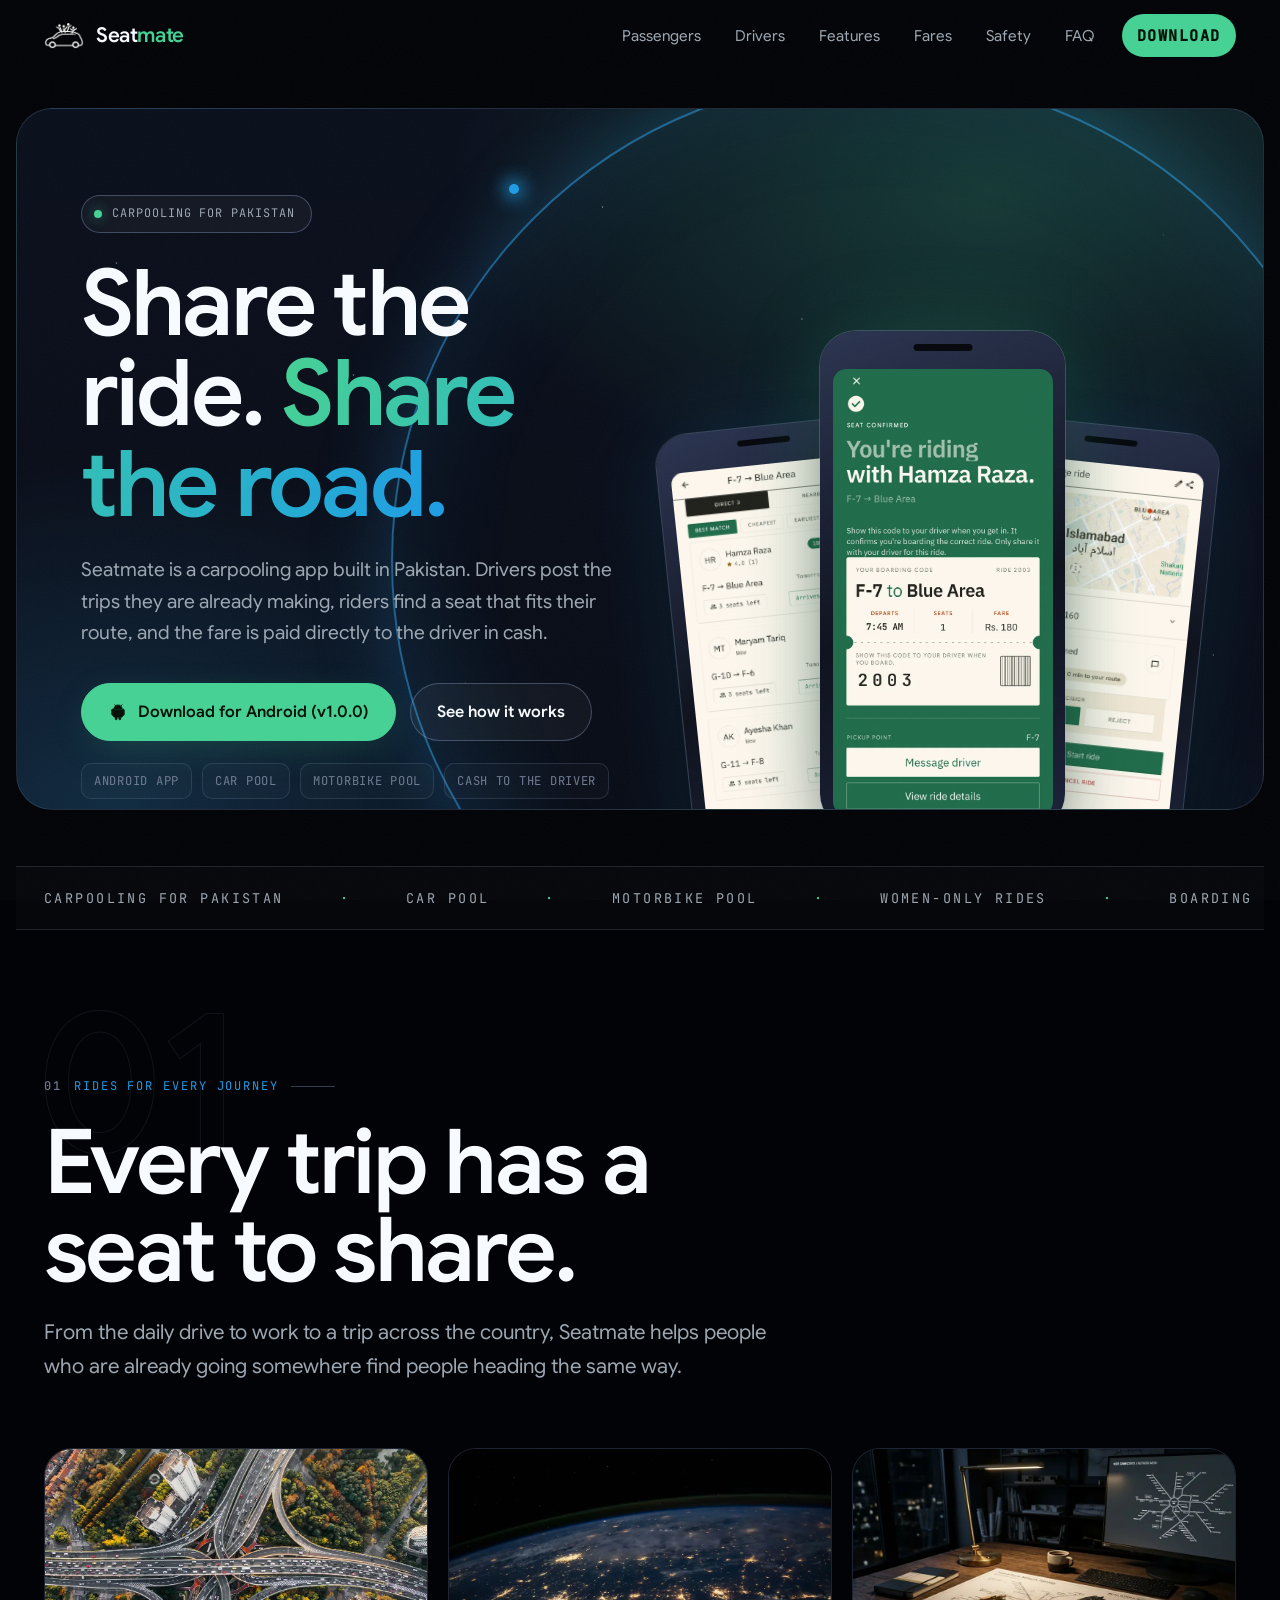
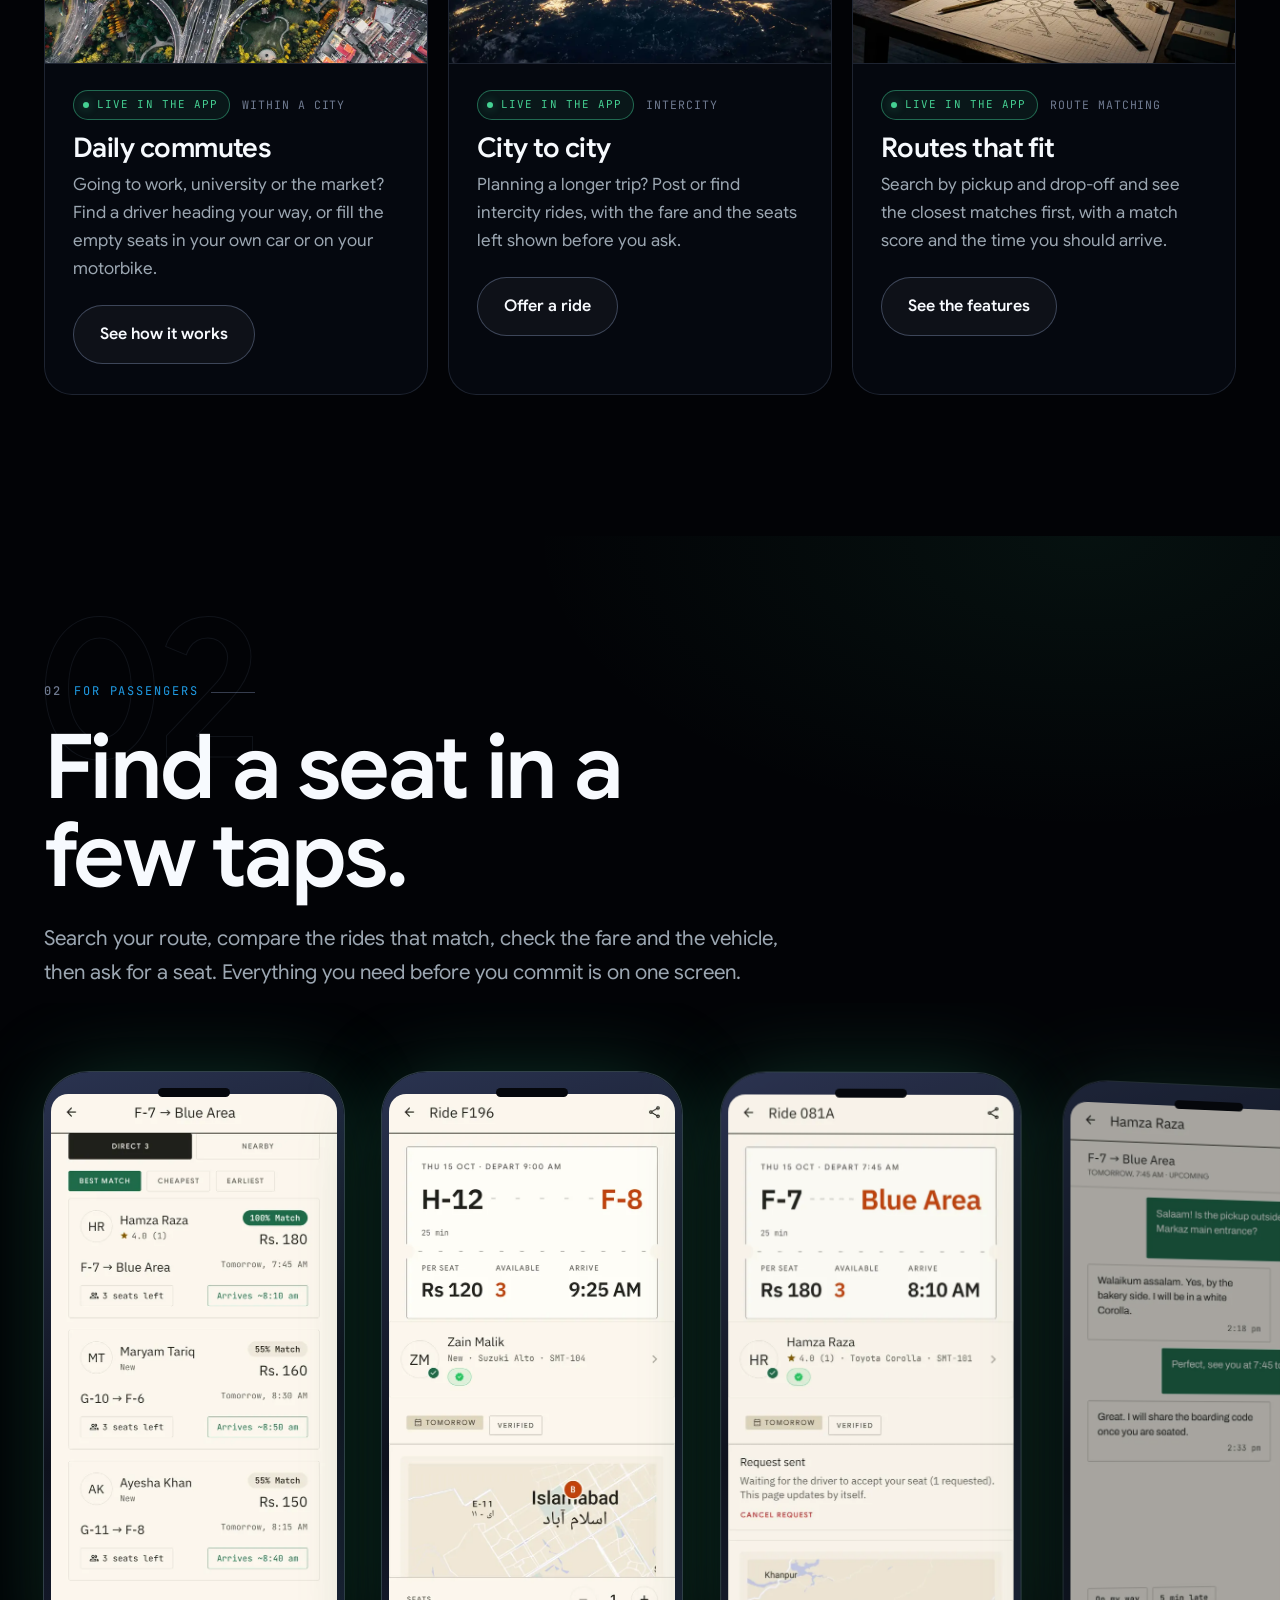
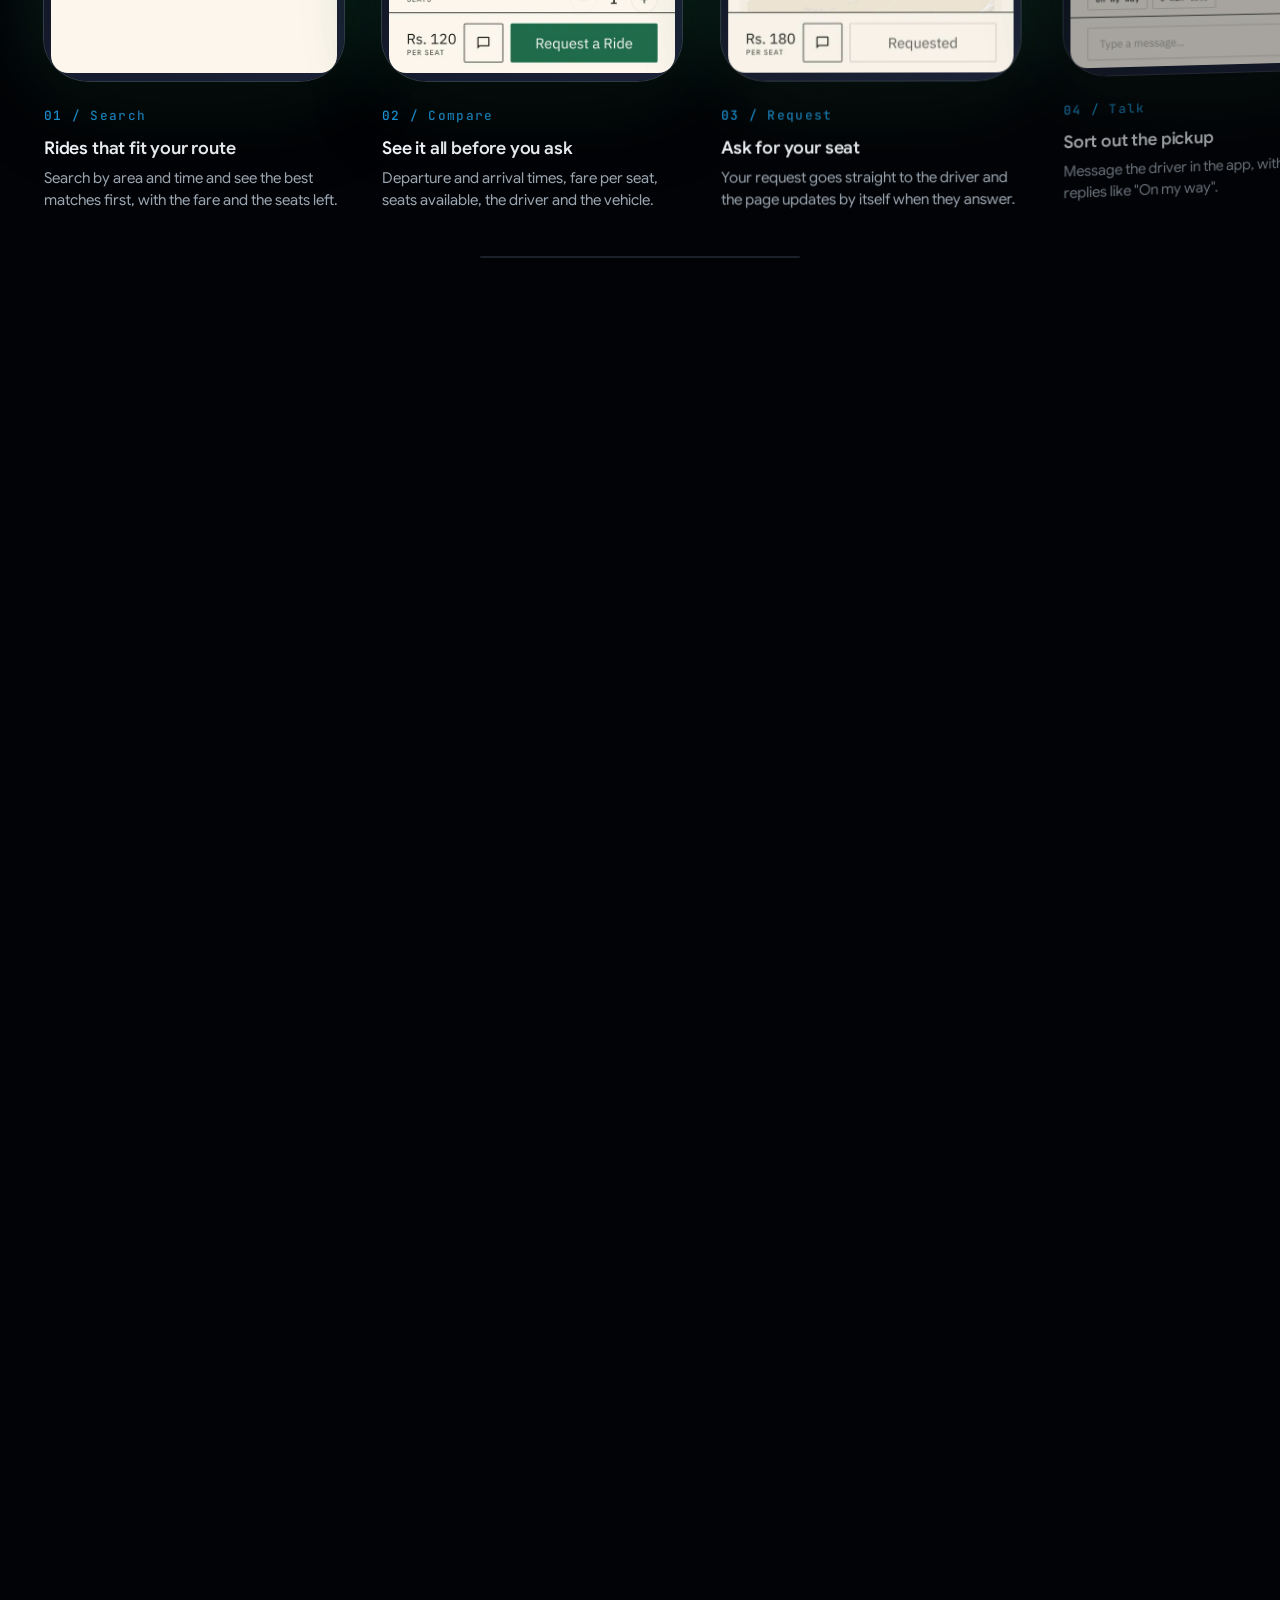
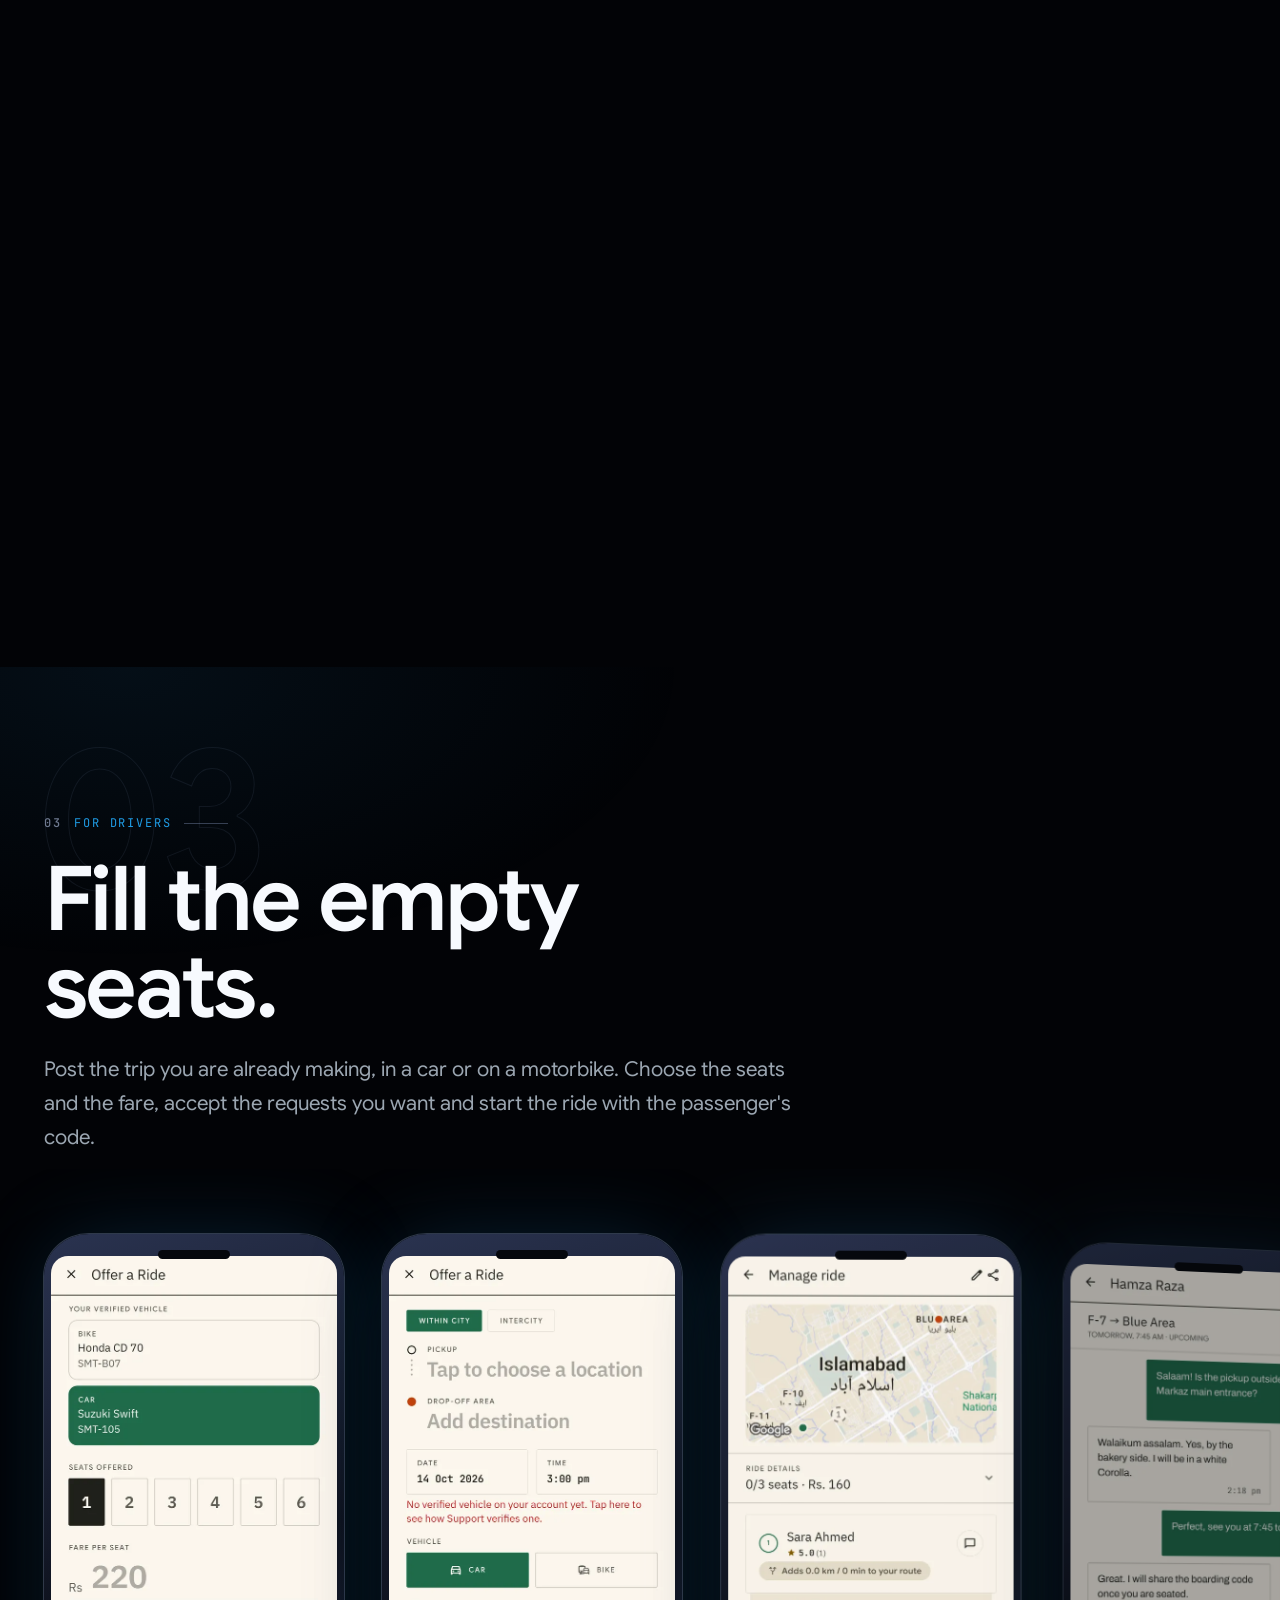
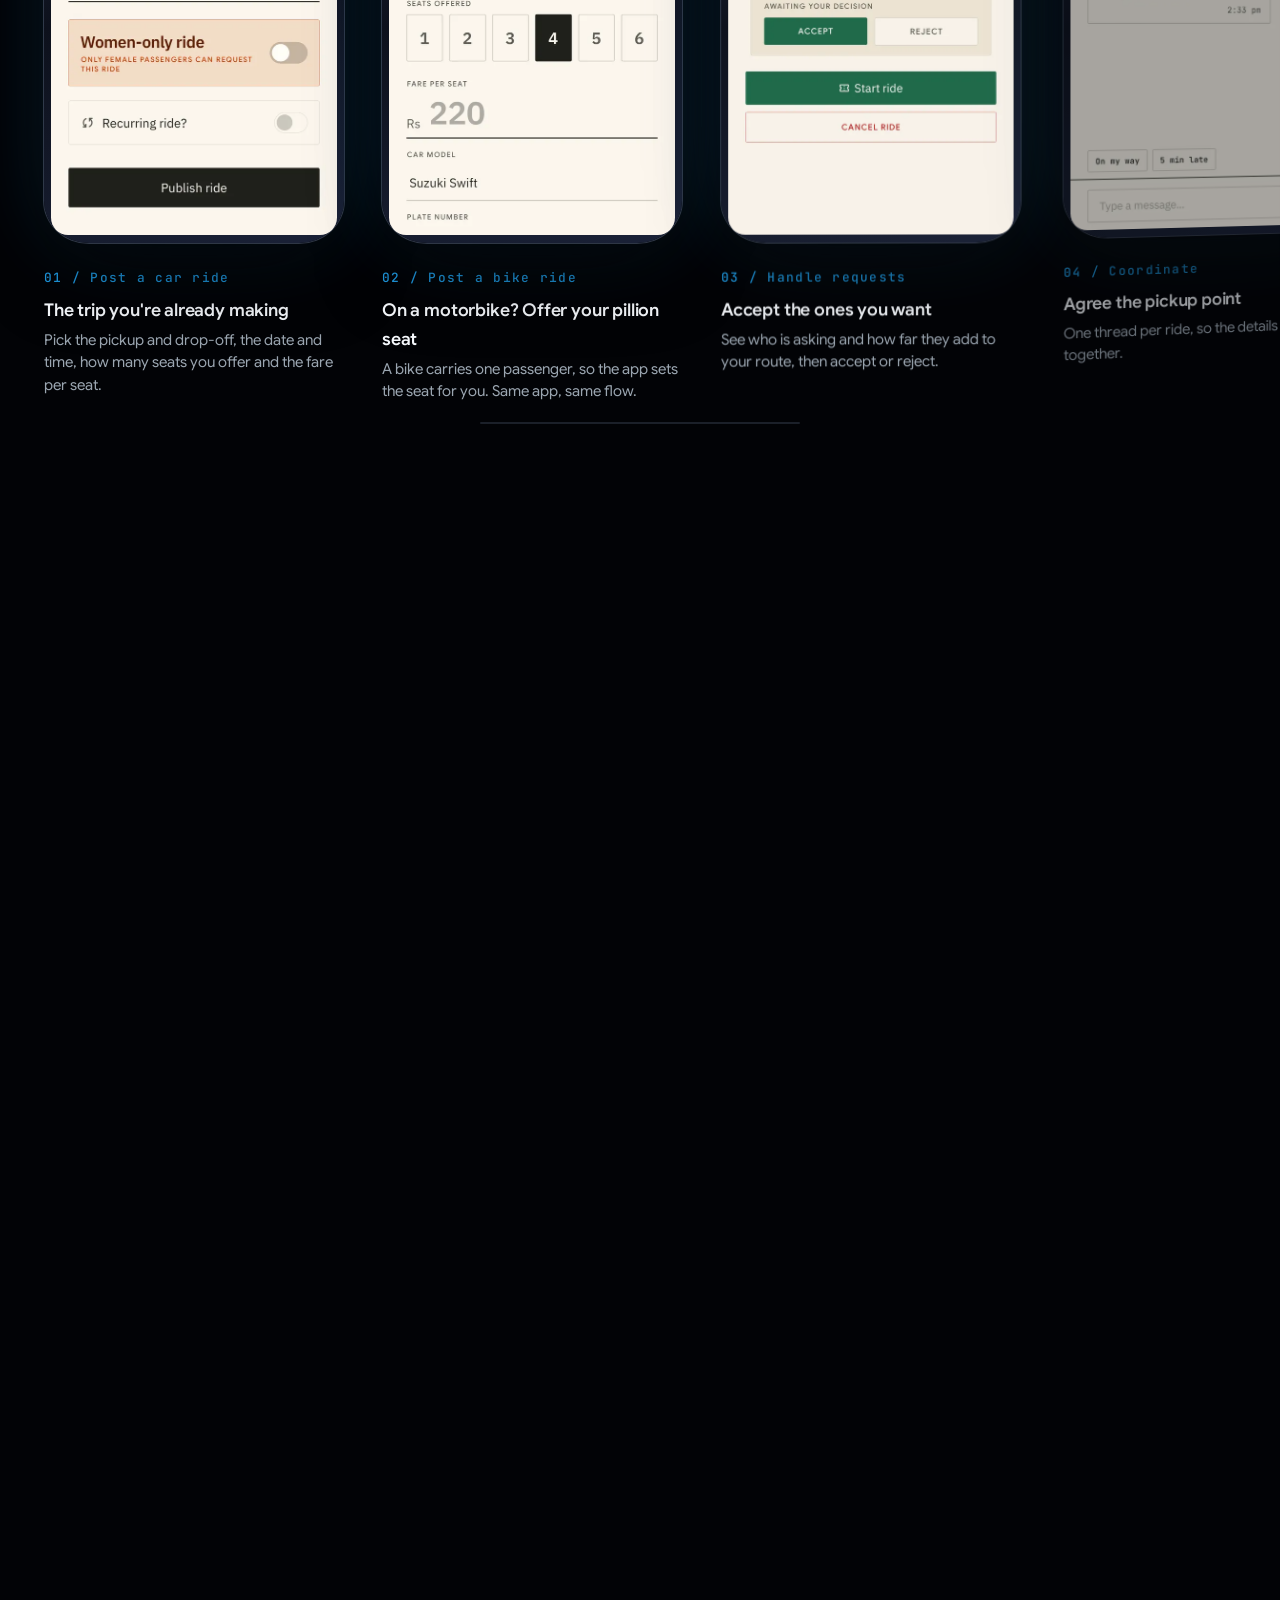
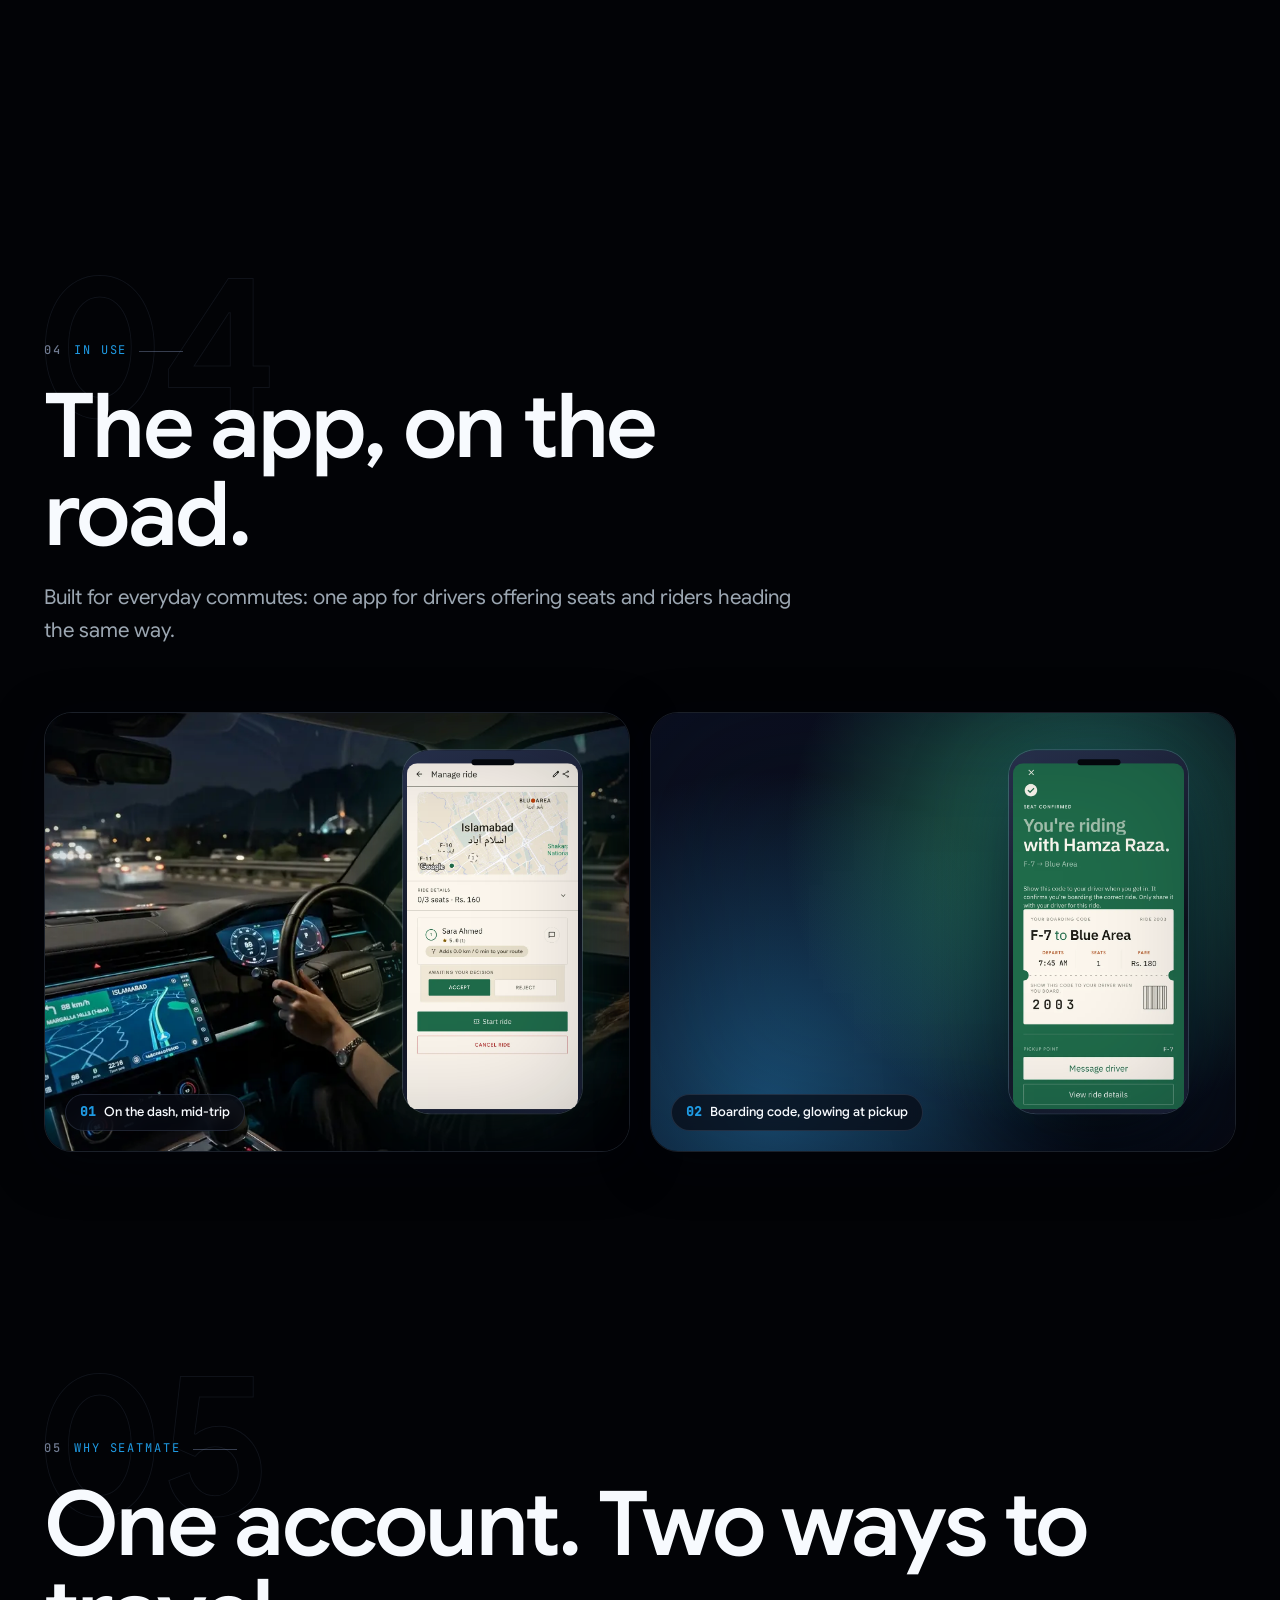
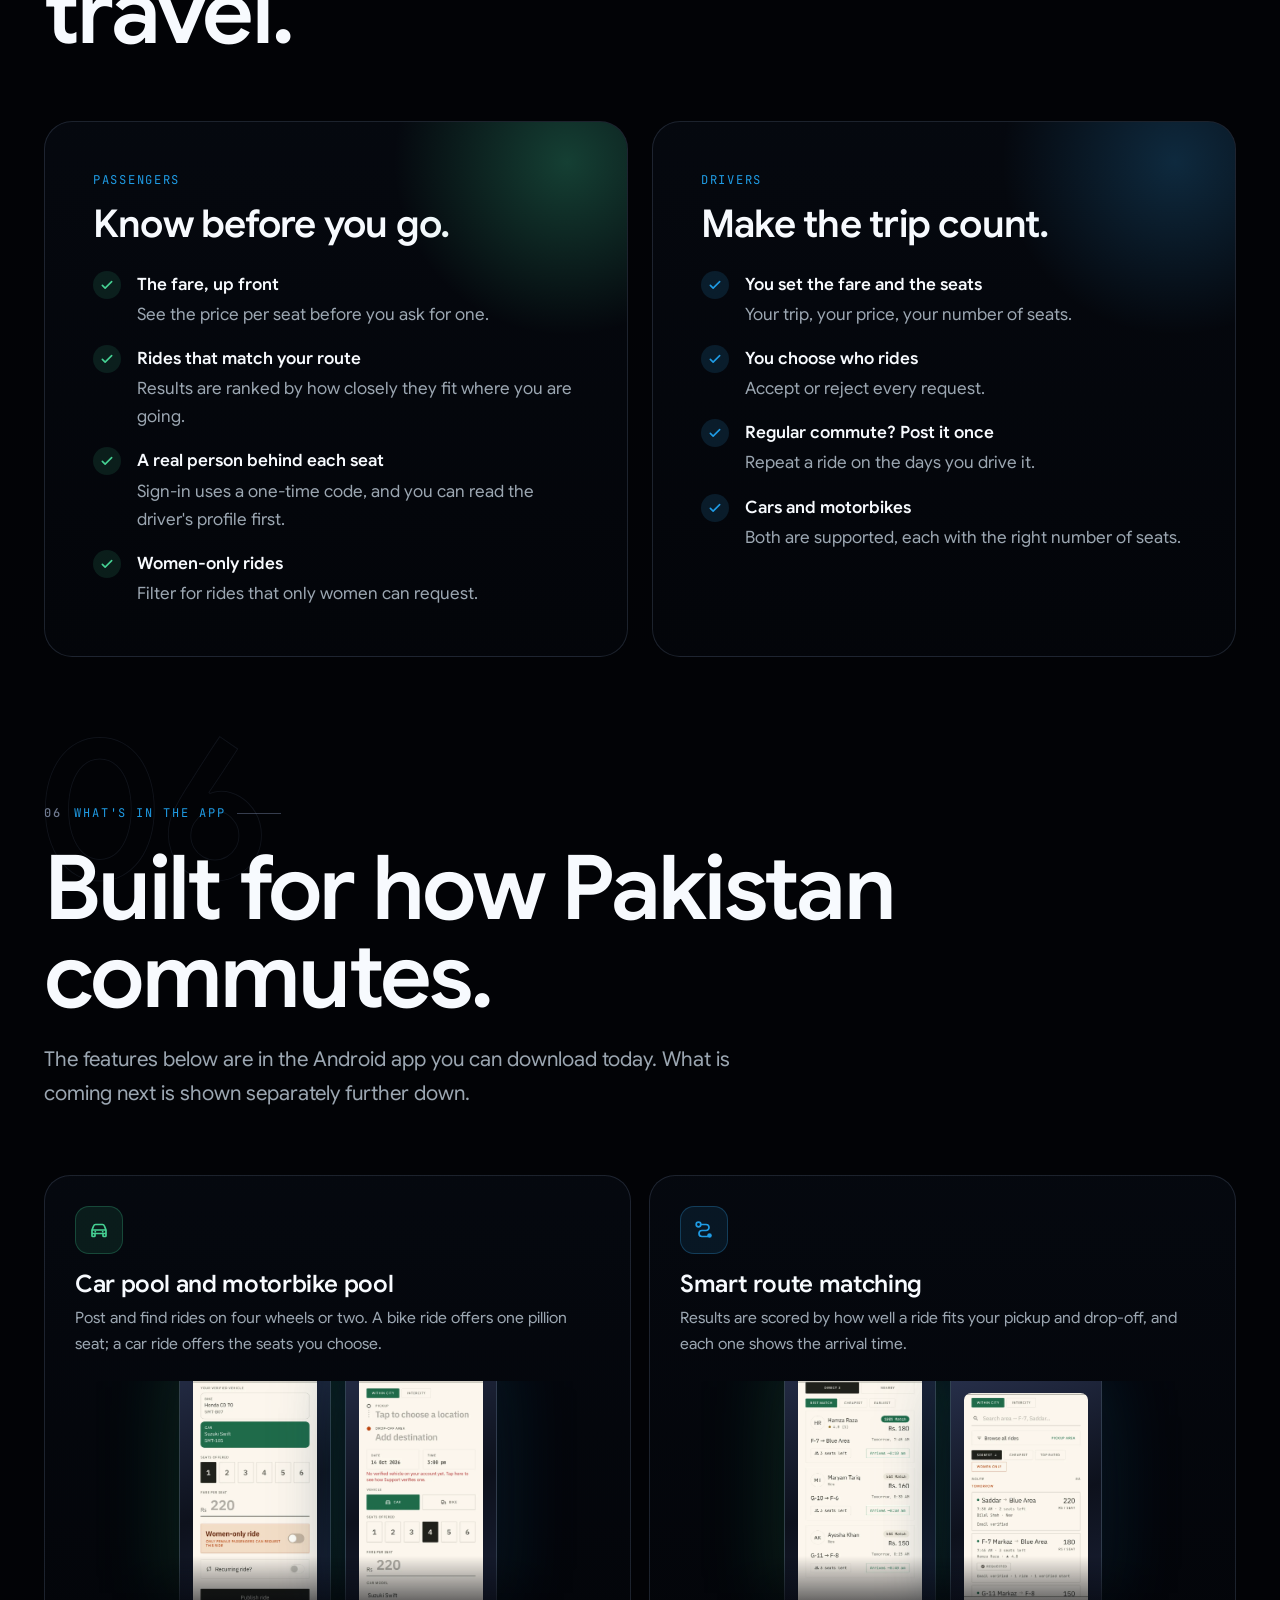
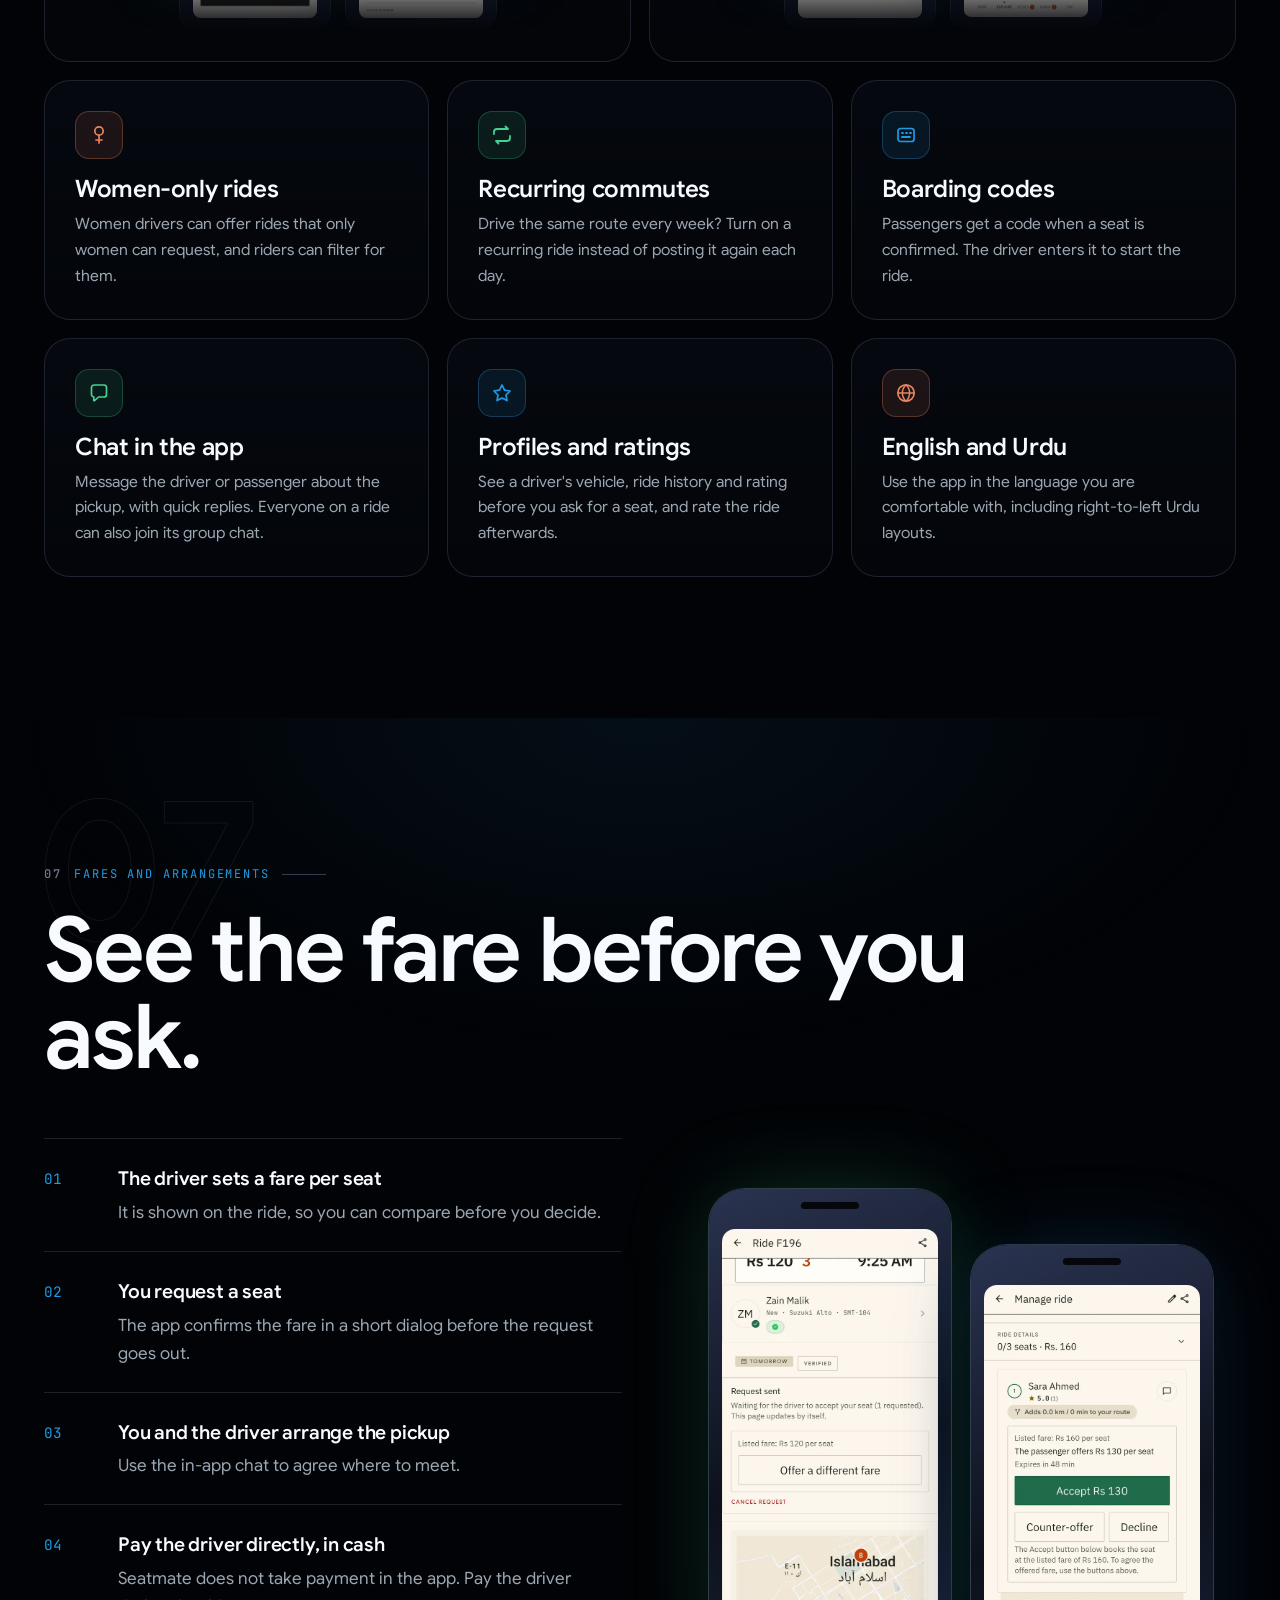
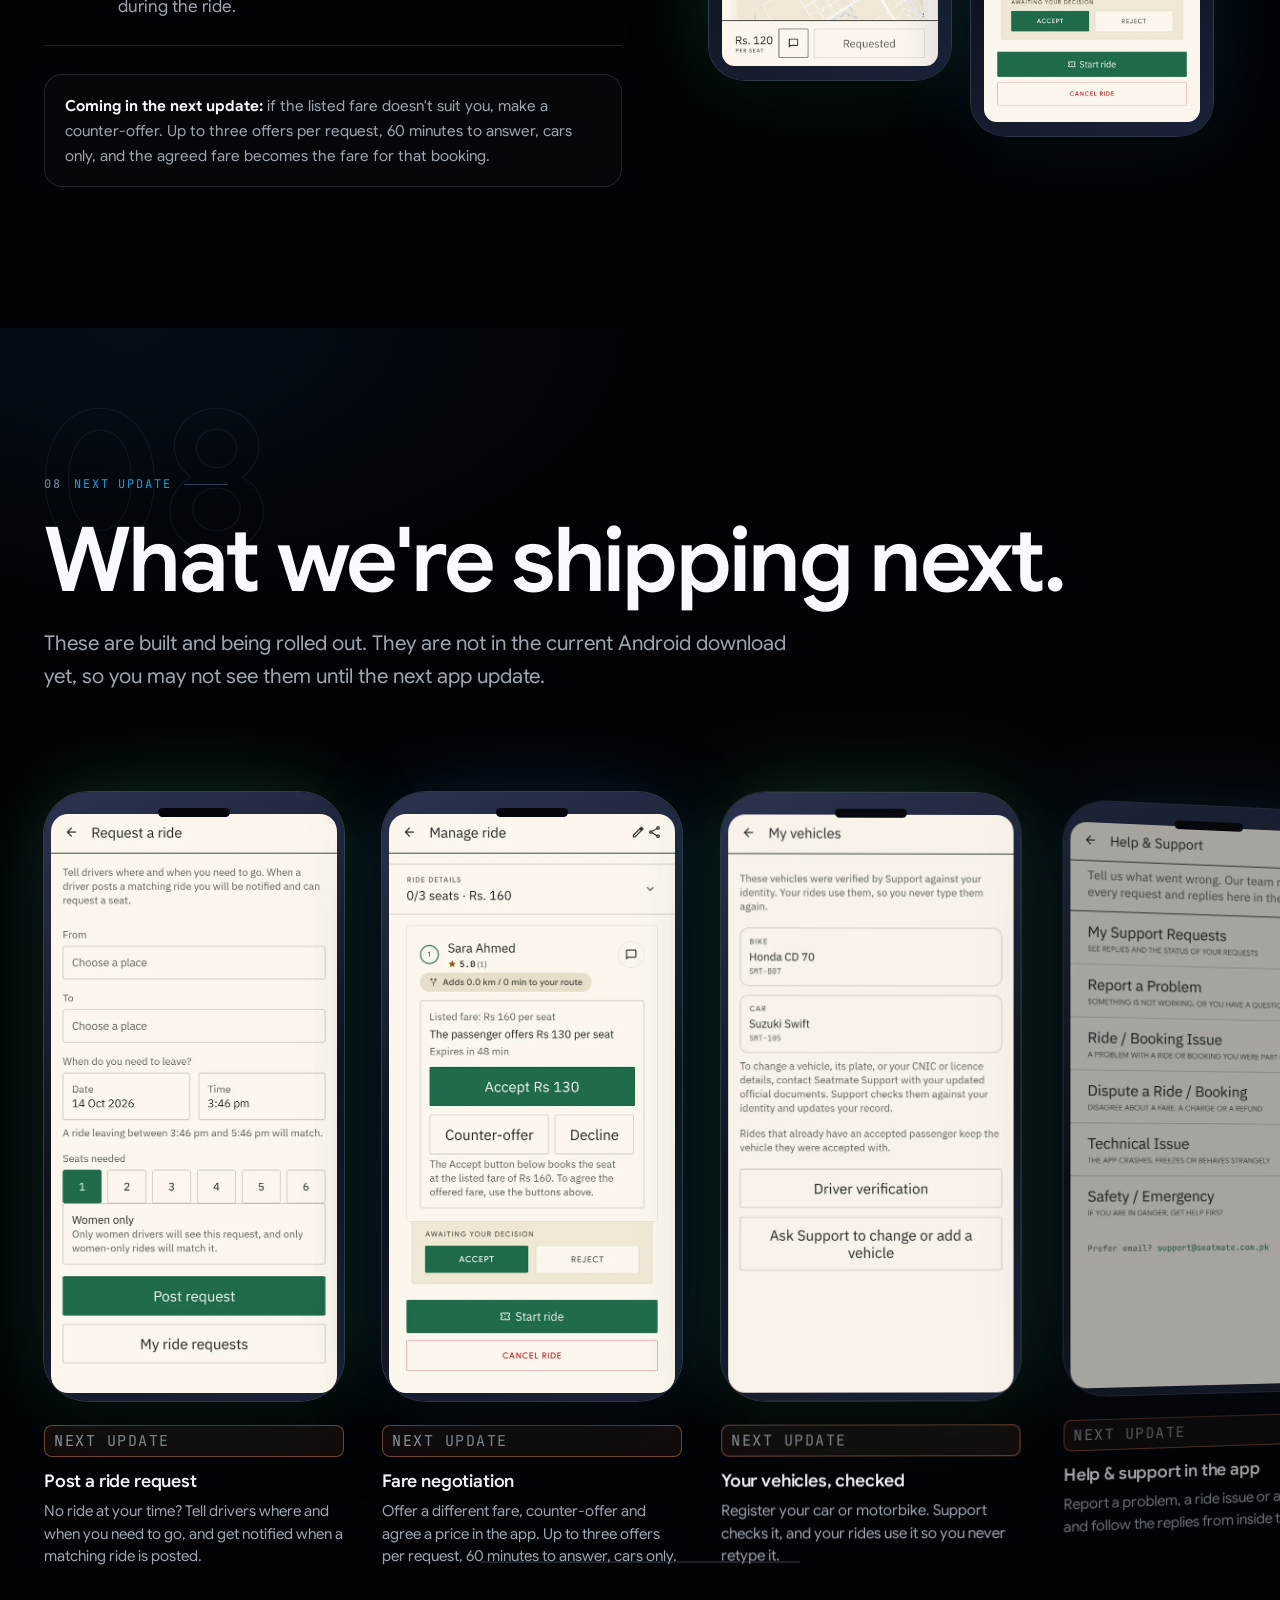
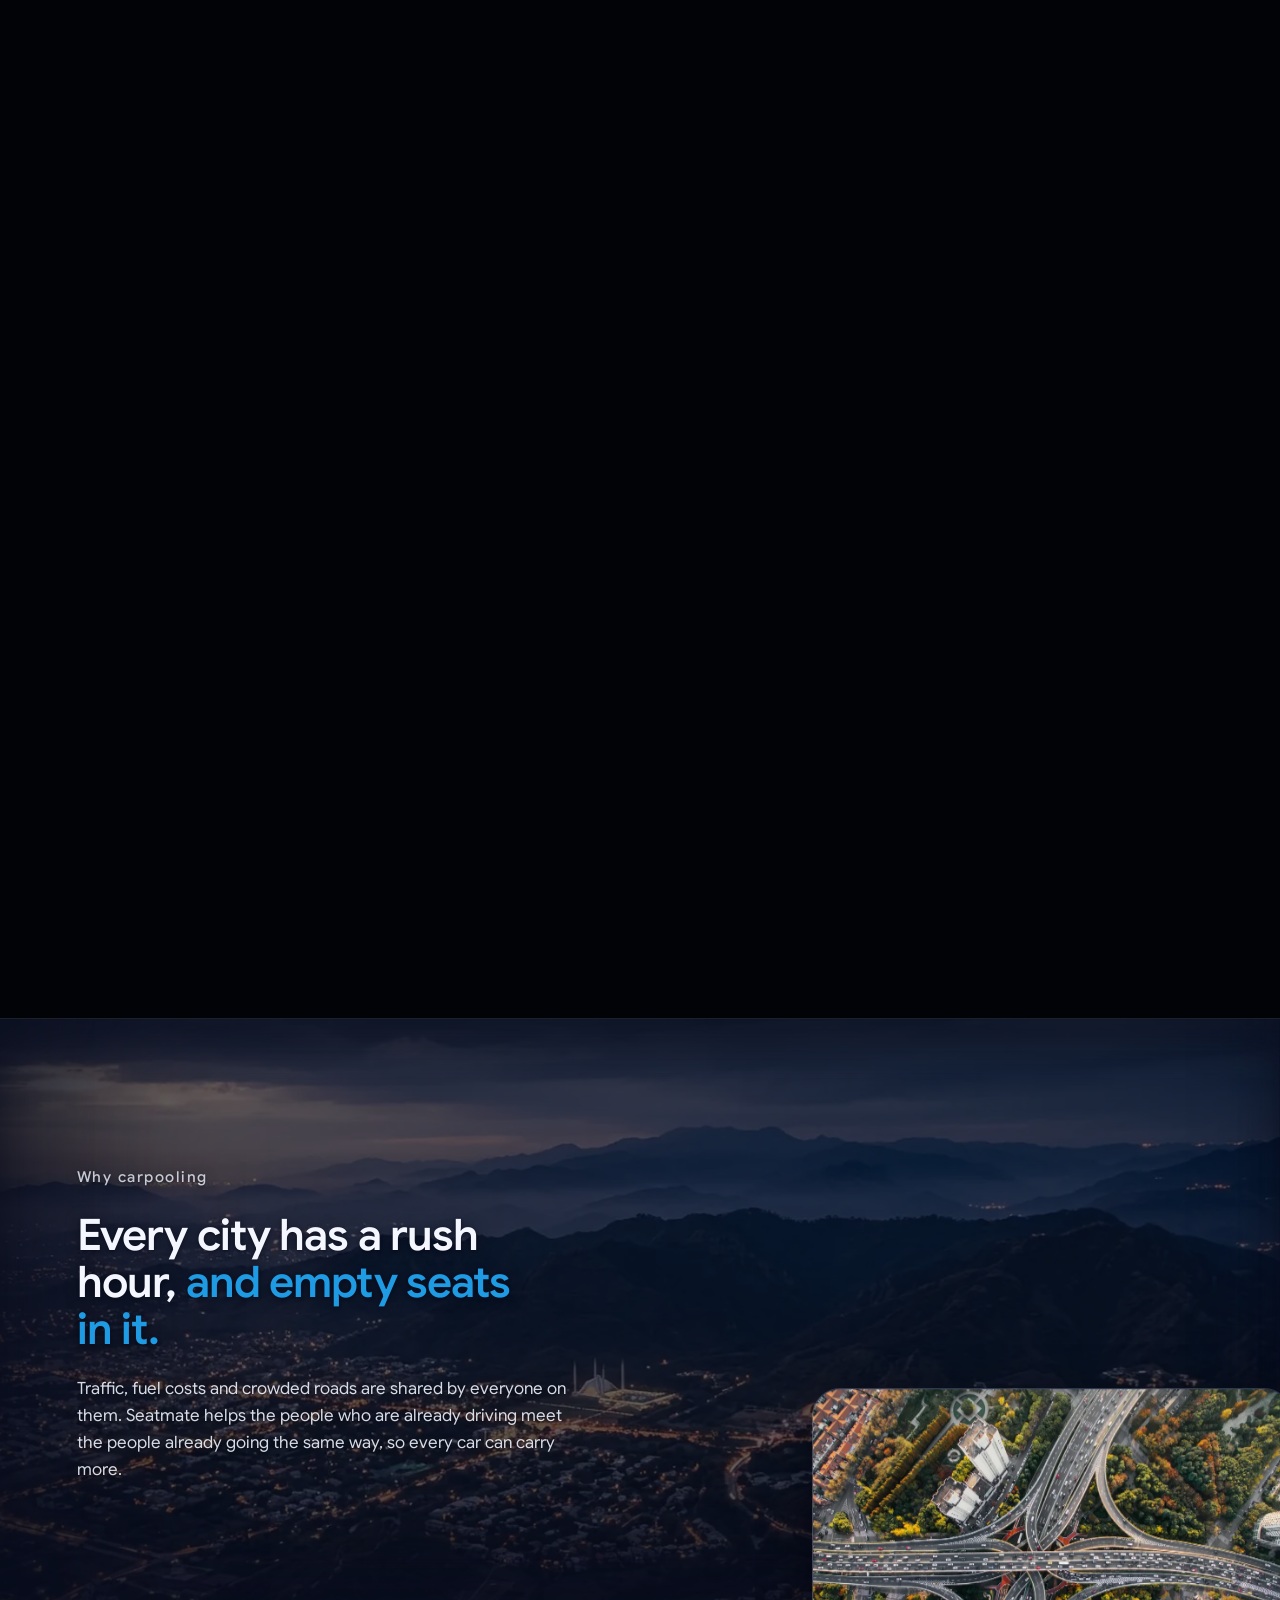
==== index.html @ 3f03cb21 "site: Almishqun-style sections and details (journey cards, in-use scene cards with cursor-split laye" ====
<!DOCTYPE html>
<html lang="en" class="no-js">
<head>
<meta charset="UTF-8">
<!-- HTTP to HTTPS fallback: the server-side redirect is a Cloudflare/Pages setting; this covers the gap -->
<script>if(location.protocol==="http:"&&location.hostname==="seatmate.com.pk"){location.replace("https://"+location.host+location.pathname+location.search+location.hash)}</script>
<meta name="viewport" content="width=device-width, initial-scale=1.0">
<title>Seatmate | Carpooling app for Pakistan: find or offer a ride</title>
<meta name="description" content="Seatmate is a carpooling app built in Pakistan. Find a seat or offer one in your car or on your motorbike, see the fare up front and pay the driver directly in cash. Android app.">
<meta name="theme-color" content="#06080f">
<link rel="canonical" href="https://seatmate.com.pk/">
<link rel="icon" type="image/png" href="/icon-192.png">
<link rel="apple-touch-icon" href="/icon-192.png">
<link rel="preload" href="/fonts/GoogleSans-var.woff2" as="font" type="font/woff2" crossorigin>
<link rel="stylesheet" href="/site.css?v=20261014d">
<meta property="og:type" content="website">
<meta property="og:site_name" content="Seatmate">
<meta property="og:url" content="https://seatmate.com.pk/">
<meta property="og:image" content="https://seatmate.com.pk/og-image.png">
<meta property="og:image:width" content="1024">
<meta property="og:image:height" content="1024">
<meta property="og:image:alt" content="Seatmate app icon">
<meta property="og:locale" content="en_PK">
<meta property="og:title" content="Seatmate | Carpooling app for Pakistan">
<meta property="og:description" content="Find a seat or offer one, in a car or on a motorbike. See the fare up front and pay the driver directly in cash. Android app.">
<meta name="twitter:card" content="summary">
<meta name="twitter:image" content="https://seatmate.com.pk/og-image.png">
<meta name="twitter:title" content="Seatmate | Carpooling app for Pakistan">
<meta name="twitter:description" content="Find a seat or offer one, in a car or on a motorbike. See the fare up front and pay the driver directly in cash. Android app.">
<script type="application/ld+json">{"@context":"https://schema.org","@type":"MobileApplication","name":"Seatmate","operatingSystem":"Android","applicationCategory":"TravelApplication","description":"Carpooling app for Pakistan: find or offer a ride in a car or on a motorbike and pay the driver directly in cash.","url":"https://seatmate.com.pk/","publisher":{"@type":"Organization","name":"ALMISHQUN (SMC-PRIVATE) LIMITED","url":"https://almishqun.com"}}</script>
</head>
<body>
<a class="skip" href="#main">Skip to content</a>
<div class="scroll-progress" aria-hidden="true"><span></span></div>

<svg width="0" height="0" style="position:absolute" aria-hidden="true" focusable="false">
  <defs>
    <symbol id="i-check" viewBox="0 0 24 24"><path d="M5 12.5l4.2 4.2L19 7" fill="none" stroke="currentColor" stroke-width="2.4" stroke-linecap="round" stroke-linejoin="round"/></symbol>
    <symbol id="i-android" viewBox="0 0 24 24"><path d="M6.5 9.5h11v7.2a1.3 1.3 0 0 1-1.3 1.3h-.9v2.2a1.1 1.1 0 0 1-2.2 0V18h-2.2v2.2a1.1 1.1 0 0 1-2.2 0V18h-.9a1.3 1.3 0 0 1-1.3-1.3V9.5zM4.6 9.7a1.1 1.1 0 0 1 2.2 0v5.2a1.1 1.1 0 0 1-2.2 0V9.7zm12.6 0a1.1 1.1 0 0 1 2.2 0v5.2a1.1 1.1 0 0 1-2.2 0V9.7zM7 8.6a5 5 0 0 1 10 0H7zm2.4-3.6l-1.2-1.7m7.4 1.7l1.2-1.7" fill="currentColor" stroke="currentColor" stroke-width="1.1" stroke-linecap="round"/><circle cx="9.7" cy="6.9" r=".7" fill="#04150d"/><circle cx="14.3" cy="6.9" r=".7" fill="#04150d"/></symbol>
    <symbol id="i-car" viewBox="0 0 24 24"><path d="M5 15.5V12l1.7-4.2A2 2 0 0 1 8.6 6.5h6.8a2 2 0 0 1 1.9 1.3L19 12v3.5M5 15.5h14M5 15.5v2.2a.8.8 0 0 0 .8.8h1.4a.8.8 0 0 0 .8-.8v-1.2M19 15.5v2.2a.8.8 0 0 1-.8.8h-1.4a.8.8 0 0 1-.8-.8v-1.2M5.5 12h13" fill="none" stroke="currentColor" stroke-width="1.7" stroke-linecap="round" stroke-linejoin="round"/><circle cx="8.3" cy="13.7" r=".9" fill="currentColor"/><circle cx="15.7" cy="13.7" r=".9" fill="currentColor"/></symbol>
    <symbol id="i-bike" viewBox="0 0 24 24"><circle cx="6" cy="16.5" r="3" fill="none" stroke="currentColor" stroke-width="1.7"/><circle cx="18" cy="16.5" r="3" fill="none" stroke="currentColor" stroke-width="1.7"/><path d="M6 16.5l3.5-6h4.2l2.3 6M12 16.5l-1.6-6M13.7 10.5l1.2-3h2.2M8.5 7.5h2.6" fill="none" stroke="currentColor" stroke-width="1.7" stroke-linecap="round" stroke-linejoin="round"/></symbol>
    <symbol id="i-shield" viewBox="0 0 24 24"><path d="M12 3.2l7 2.7v5.5c0 4.4-2.9 8-7 9.4-4.1-1.4-7-5-7-9.4V5.9l7-2.7z" fill="none" stroke="currentColor" stroke-width="1.7" stroke-linejoin="round"/><path d="M8.8 12.2l2.2 2.2 4.2-4.4" fill="none" stroke="currentColor" stroke-width="1.8" stroke-linecap="round" stroke-linejoin="round"/></symbol>
    <symbol id="i-women" viewBox="0 0 24 24"><circle cx="12" cy="8" r="4.2" fill="none" stroke="currentColor" stroke-width="1.7"/><path d="M12 12.2V20M9 17h6" fill="none" stroke="currentColor" stroke-width="1.7" stroke-linecap="round"/></symbol>
    <symbol id="i-repeat" viewBox="0 0 24 24"><path d="M4 11V9a3 3 0 0 1 3-3h11l-2.5-2.5M20 13v2a3 3 0 0 1-3 3H6l2.5 2.5" fill="none" stroke="currentColor" stroke-width="1.8" stroke-linecap="round" stroke-linejoin="round"/></symbol>
    <symbol id="i-chat" viewBox="0 0 24 24"><path d="M4.5 6.5A2.5 2.5 0 0 1 7 4h10a2.5 2.5 0 0 1 2.5 2.5v7A2.5 2.5 0 0 1 17 16h-5.5L7.6 19.6a.5.5 0 0 1-.85-.36V16H7a2.5 2.5 0 0 1-2.5-2.5v-7z" fill="none" stroke="currentColor" stroke-width="1.7" stroke-linejoin="round"/></symbol>
    <symbol id="i-star" viewBox="0 0 24 24"><path d="M12 4l2.5 5.2 5.6.8-4.1 4 1 5.6L12 16.9 7 19.6l1-5.6-4.1-4 5.6-.8L12 4z" fill="none" stroke="currentColor" stroke-width="1.7" stroke-linejoin="round"/></symbol>
    <symbol id="i-globe" viewBox="0 0 24 24"><circle cx="12" cy="12" r="8.2" fill="none" stroke="currentColor" stroke-width="1.7"/><path d="M3.8 12h16.4M12 3.8c2.6 2.4 3.6 5.2 3.6 8.2s-1 5.8-3.6 8.2c-2.6-2.4-3.6-5.2-3.6-8.2s1-5.8 3.6-8.2z" fill="none" stroke="currentColor" stroke-width="1.5"/></symbol>
    <symbol id="i-route" viewBox="0 0 24 24"><circle cx="6.5" cy="6.5" r="2.3" fill="none" stroke="currentColor" stroke-width="1.7"/><circle cx="17.5" cy="17.5" r="2.3" fill="currentColor"/><path d="M8.8 6.5h5.2a3 3 0 0 1 0 6h-4a3 3 0 0 0 0 6h5.2" fill="none" stroke="currentColor" stroke-width="1.7" stroke-linecap="round"/></symbol>
    <symbol id="i-key" viewBox="0 0 24 24"><rect x="4" y="5.5" width="16" height="13" rx="2.5" fill="none" stroke="currentColor" stroke-width="1.7"/><path d="M8 10h1m3 0h1m3 0h1M8 14h8" fill="none" stroke="currentColor" stroke-width="1.8" stroke-linecap="round"/></symbol>
    <symbol id="i-cash" viewBox="0 0 24 24"><rect x="3.5" y="6.5" width="17" height="11" rx="2.2" fill="none" stroke="currentColor" stroke-width="1.7"/><circle cx="12" cy="12" r="2.6" fill="none" stroke="currentColor" stroke-width="1.7"/><path d="M6.5 9.5v.01M17.5 14.5v.01" stroke="currentColor" stroke-width="2.2" stroke-linecap="round"/></symbol>
    <symbol id="i-phone" viewBox="0 0 24 24"><rect x="7" y="3.2" width="10" height="17.6" rx="2.4" fill="none" stroke="currentColor" stroke-width="1.7"/><path d="M11 17.6h2" stroke="currentColor" stroke-width="1.8" stroke-linecap="round"/></symbol>
    <symbol id="i-flag" viewBox="0 0 24 24"><path d="M6 20.5V4.5M6 5h10.5l-1.8 3.6L16.5 12H6" fill="none" stroke="currentColor" stroke-width="1.7" stroke-linecap="round" stroke-linejoin="round"/></symbol>
    <symbol id="i-pin" viewBox="0 0 24 24"><path d="M12 20.5s6-5.2 6-10.3a6 6 0 0 0-12 0c0 5.1 6 10.3 6 10.3z" fill="none" stroke="currentColor" stroke-width="1.7" stroke-linejoin="round"/><circle cx="12" cy="10" r="2.2" fill="currentColor"/></symbol>
    <symbol id="i-offer" viewBox="0 0 24 24"><path d="M4 12h12m0 0l-3.5-3.5M16 12l-3.5 3.5M20 6v12" fill="none" stroke="currentColor" stroke-width="1.8" stroke-linecap="round" stroke-linejoin="round"/></symbol>
    <symbol id="i-block" viewBox="0 0 24 24"><circle cx="12" cy="12" r="8.2" fill="none" stroke="currentColor" stroke-width="1.7"/><path d="M6.2 6.2l11.6 11.6" stroke="currentColor" stroke-width="1.8" stroke-linecap="round"/></symbol>
    <symbol id="i-help" viewBox="0 0 24 24"><circle cx="12" cy="12" r="8.2" fill="none" stroke="currentColor" stroke-width="1.7"/><path d="M9.6 9.6a2.5 2.5 0 1 1 3.4 2.3c-.7.3-1 .8-1 1.6M12 16.7v.01" fill="none" stroke="currentColor" stroke-width="1.8" stroke-linecap="round"/></symbol>
    <symbol id="i-lock" viewBox="0 0 24 24"><rect x="5.5" y="10.5" width="13" height="9" rx="2.2" fill="none" stroke="currentColor" stroke-width="1.7"/><path d="M8.5 10.5V8a3.5 3.5 0 0 1 7 0v2.5" fill="none" stroke="currentColor" stroke-width="1.7"/></symbol>
  </defs>
</svg>

<header class="nav" id="top">
  <div class="nav-in">
    <a class="brand" href="/" aria-label="Seatmate home"><img src="/logo-mark.png" alt="" width="40" height="27"><span class="wm"><b>Seat</b>mate</span></a>
    <button class="nav-toggle" type="button" aria-label="Menu" aria-expanded="false"><span></span></button>
    <nav class="nav-links" aria-label="Main">
      <a href="#passengers">Passengers</a>
      <a href="#drivers">Drivers</a>
      <a href="#features">Features</a>
      <a href="#fares">Fares</a>
      <a href="#safety">Safety</a>
      <a href="#faq">FAQ</a>
      <a class="pill js-dl" href="#download">Download</a>
    </nav>
  </div>
</header>

<main id="main">

  <!-- ═════════════ HERO ═════════════ -->
  <section class="hero" aria-labelledby="hero-title">
    <div class="hero-card">
      <div class="stars" aria-hidden="true"></div>
      <div class="orbit" aria-hidden="true"></div>
      <div class="hero-grid">
        <div class="hero-copy">
          <span class="chip"><i></i>Carpooling for Pakistan</span>
          <h1 id="hero-title">Share the ride. <em>Share the road.</em></h1>
          <p class="sub">Seatmate is a carpooling app built in Pakistan. Drivers post the trips they are already making, riders find a seat that fits their route, and the fare is paid directly to the driver in cash.</p>
          <div class="cta-row">
            <a class="btn" id="download-link" href="https://github.com/MehaalKhan3964/seatmate-site/releases/latest">
              <svg aria-hidden="true"><use href="#i-android"/></svg><span class="dl-label">Download for Android</span>
            </a>
            <a class="btn secondary" href="#passengers">See how it works</a>
          </div>
          <p class="inapp-warn" id="inapp-warn">You're browsing inside another app. Downloads often stall here, so <a href="#download">open this page in Chrome</a> before downloading.</p>
          <ul class="hero-tags" aria-label="Highlights">
            <li>Android app</li><li>Car pool</li><li>Motorbike pool</li><li>Cash to the driver</li>
          </ul>
        </div>
        <div class="hero-phones" aria-hidden="false">
          <div class="phone p1 glow-b"><div class="screen"><img src="/img/search.webp" width="600" height="1217" alt="Seatmate trip results showing best-match rides with fares and seats left"></div></div>
          <div class="phone p2"><div class="screen"><img src="/img/ticket.webp" width="600" height="1217" alt="Seatmate boarding code screen: seat confirmed with the route, departure time, seats and fare"></div></div>
          <div class="phone p3 glow-b"><div class="screen"><img src="/img/manage.webp" width="600" height="1217" alt="Seatmate driver screen with a passenger request waiting to be accepted or rejected"></div></div>
        </div>
      </div>
    </div>
    <div class="marquee" aria-hidden="true">
      <div class="marquee-track">
        <span>Carpooling for Pakistan</span><span>Car pool</span><span>Motorbike pool</span><span>Women-only rides</span><span>Boarding codes</span><span>Cash straight to the driver</span><span>English and Urdu</span><span>Built in Pakistan</span>
        <span>Carpooling for Pakistan</span><span>Car pool</span><span>Motorbike pool</span><span>Women-only rides</span><span>Boarding codes</span><span>Cash straight to the driver</span><span>English and Urdu</span><span>Built in Pakistan</span>
      </div>
    </div>
  </section>

  <!-- ═════════════ JOURNEYS ═════════════ -->
  <section class="section journeys" id="journeys" aria-labelledby="jr-title">
    <div class="container">
      <div class="reveal">
        <span class="section-ghost" aria-hidden="true">01</span>
        <div class="label"><b>01</b> Rides for every journey</div>
        <h2 class="h2" id="jr-title">Every trip has a seat to share.</h2>
        <p class="lead-2">From the daily drive to work to a trip across the country, Seatmate helps people who are already going somewhere find people heading the same way.</p>
      </div>
      <div class="jr-grid">
        <div class="reveal"><article class="jr-card" data-tilt aria-labelledby="jr-1">
          <div class="jr-media"><img loading="lazy" src="/img/route-aerial.webp" width="1100" height="825" alt="Aerial view of a busy multi-level highway interchange"></div>
          <div class="jr-body"><p class="jr-tag"><span class="pill"><i></i>Live in the app</span><span class="jr-host">Within a city</span></p>
          <h3 id="jr-1">Daily commutes</h3>
          <p>Going to work, university or the market? Find a driver heading your way, or fill the empty seats in your own car or on your motorbike.</p>
          <a class="btn secondary" href="#passengers">See how it works</a></div>
        </article></div>
        <div class="reveal" style="--d:.1s"><article class="jr-card" data-tilt aria-labelledby="jr-2">
          <div class="jr-media"><img loading="lazy" src="/img/earth-night.webp" width="1000" height="665" alt="Earth at night from orbit, with city lights glowing"></div>
          <div class="jr-body"><p class="jr-tag"><span class="pill"><i></i>Live in the app</span><span class="jr-host">Intercity</span></p>
          <h3 id="jr-2">City to city</h3>
          <p>Planning a longer trip? Post or find intercity rides, with the fare and the seats left shown before you ask.</p>
          <a class="btn secondary" href="#drivers">Offer a ride</a></div>
        </article></div>
        <div class="reveal" style="--d:.2s"><article class="jr-card" data-tilt aria-labelledby="jr-3">
          <div class="jr-media"><img loading="lazy" src="/img/transit-topology.webp" width="1000" height="558" alt="A desk with a route network map drawn on paper and on a monitor"></div>
          <div class="jr-body"><p class="jr-tag"><span class="pill"><i></i>Live in the app</span><span class="jr-host">Route matching</span></p>
          <h3 id="jr-3">Routes that fit</h3>
          <p>Search by pickup and drop-off and see the closest matches first, with a match score and the time you should arrive.</p>
          <a class="btn secondary" href="#features">See the features</a></div>
        </article></div>
      </div>
    </div>
  </section>

  <!-- ═════════════ PASSENGERS ═════════════ -->
  <section class="section story" id="passengers" aria-labelledby="pax-title">
    <div class="container gallery-head">
      <div class="reveal">
        <span class="section-ghost" aria-hidden="true">02</span><div class="label"><b>02</b> For passengers</div>
        <h2 class="h2" id="pax-title">Find a seat in a few taps.</h2>
        <p class="lead-2">Search your route, compare the rides that match, check the fare and the vehicle, then ask for a seat. Everything you need before you commit is on one screen.</p>
      </div>
      <div class="gnav" data-gallery="gal-pax"><button type="button" data-dir="prev" aria-label="Previous screens">&larr;</button><button type="button" data-dir="next" aria-label="Next screens">&rarr;</button></div>
    </div>
    <div class="gallery" id="gal-pax" tabindex="0" aria-label="Passenger screens">
      <figure class="shot reveal"><div class="phone"><div class="screen"><img loading="lazy" src="/img/search.webp" width="600" height="1217" alt="Trip results with best match, cheapest and earliest sorting"></div></div>
        <figcaption><b>01 / Search</b><strong>Rides that fit your route</strong><span>Search by area and time and see the best matches first, with the fare and the seats left.</span></figcaption></figure>
      <figure class="shot reveal" style="--d:.08s"><div class="phone"><div class="screen"><img loading="lazy" src="/img/ride.webp" width="600" height="1217" alt="Ride details with departure time, fare per seat, seats available and the driver's vehicle"></div></div>
        <figcaption><b>02 / Compare</b><strong>See it all before you ask</strong><span>Departure and arrival times, fare per seat, seats available, the driver and the vehicle.</span></figcaption></figure>
      <figure class="shot reveal" style="--d:.16s"><div class="phone"><div class="screen"><img loading="lazy" src="/img/requested.webp" width="600" height="1217" alt="Request sent: waiting for the driver to accept your seat"></div></div>
        <figcaption><b>03 / Request</b><strong>Ask for your seat</strong><span>Your request goes straight to the driver and the page updates by itself when they answer.</span></figcaption></figure>
      <figure class="shot reveal" style="--d:.24s"><div class="phone"><div class="screen"><img loading="lazy" src="/img/chat.webp" width="600" height="1217" alt="Chat between a passenger and a driver arranging a pickup, with quick replies"></div></div>
        <figcaption><b>04 / Talk</b><strong>Sort out the pickup</strong><span>Message the driver in the app, with quick replies like "On my way".</span></figcaption></figure>
      <figure class="shot reveal" style="--d:.32s"><div class="phone"><div class="screen"><img loading="lazy" src="/img/ticket.webp" width="600" height="1217" alt="Seat confirmed with a four-digit boarding code"></div></div>
        <figcaption><b>05 / Board</b><strong>Show your boarding code</strong><span>When the driver accepts, you get a code to show as you get in. It confirms you are in the right car.</span></figcaption></figure>
      <figure class="shot reveal" style="--d:.4s"><div class="phone"><div class="screen"><img loading="lazy" src="/img/myrides.webp" width="600" height="1217" alt="My Rides listing a posted ride and booked rides with their status"></div></div>
        <figcaption><b>06 / Track</b><strong>Your trips in one place</strong><span>Upcoming and past rides, their status and a reminder that the fare is paid directly to the driver in cash.</span></figcaption></figure>
    </div>
  </section>

  <!-- ═════════════ DRIVERS ═════════════ -->
  <section class="section story alt" id="drivers" aria-labelledby="drv-title">
    <div class="container gallery-head">
      <div class="reveal">
        <span class="section-ghost" aria-hidden="true">03</span><div class="label"><b>03</b> For drivers</div>
        <h2 class="h2" id="drv-title">Fill the empty seats.</h2>
        <p class="lead-2">Post the trip you are already making, in a car or on a motorbike. Choose the seats and the fare, accept the requests you want and start the ride with the passenger's code.</p>
      </div>
      <div class="gnav" data-gallery="gal-drv"><button type="button" data-dir="prev" aria-label="Previous screens">&larr;</button><button type="button" data-dir="next" aria-label="Next screens">&rarr;</button></div>
    </div>
    <div class="gallery" id="gal-drv" tabindex="0" aria-label="Driver screens">
      <figure class="shot reveal"><div class="phone glow-b"><div class="screen"><img loading="lazy" src="/img/post-car.webp" width="600" height="1217" alt="Offer a Ride form for a car: seats offered, fare per seat, women-only and recurring options"></div></div>
        <figcaption><b>01 / Post a car ride</b><strong>The trip you're already making</strong><span>Pick the pickup and drop-off, the date and time, how many seats you offer and the fare per seat.</span></figcaption></figure>
      <figure class="shot reveal" style="--d:.08s"><div class="phone glow-b"><div class="screen"><img loading="lazy" src="/img/post-bike.webp" width="600" height="1217" alt="Offer a Ride form for a motorbike: one pillion seat"></div></div>
        <figcaption><b>02 / Post a bike ride</b><strong>On a motorbike? Offer your pillion seat</strong><span>A bike carries one passenger, so the app sets the seat for you. Same app, same flow.</span></figcaption></figure>
      <figure class="shot reveal" style="--d:.16s"><div class="phone glow-b"><div class="screen"><img loading="lazy" src="/img/manage.webp" width="600" height="1217" alt="Manage ride: a request waiting with Accept and Reject buttons, plus Start ride"></div></div>
        <figcaption><b>03 / Handle requests</b><strong>Accept the ones you want</strong><span>See who is asking and how far they add to your route, then accept or reject.</span></figcaption></figure>
      <figure class="shot reveal" style="--d:.24s"><div class="phone glow-b"><div class="screen"><img loading="lazy" src="/img/chat.webp" width="600" height="1217" alt="Driver and passenger chat about the pickup point"></div></div>
        <figcaption><b>04 / Coordinate</b><strong>Agree the pickup point</strong><span>One thread per ride, so the details stay together.</span></figcaption></figure>
      <figure class="shot reveal" style="--d:.32s"><div class="phone glow-b"><div class="screen"><img loading="lazy" src="/img/profile.webp" width="600" height="1217" alt="Driver profile showing the vehicle, ride history and usual route"></div></div>
        <figcaption><b>05 / Your profile</b><strong>Riders see who they're riding with</strong><span>Your name, vehicle and ride history, so passengers know who to look for.</span></figcaption></figure>
    </div>
  </section>

  <!-- ═════════════ IN USE ═════════════ -->
  <section class="section situ" id="inuse" aria-labelledby="situ-title">
    <div class="container">
      <div class="reveal">
        <span class="section-ghost" aria-hidden="true">04</span>
        <div class="label"><b>04</b> In use</div>
        <h2 class="h2" id="situ-title">The app, on the road.</h2>
        <p class="lead-2">Built for everyday commutes: one app for drivers offering seats and riders heading the same way.</p>
      </div>
      <div class="situ-grid">
        <div class="reveal"><figure class="scene-card" data-scene data-tilt>
          <div class="scene-bg"><img loading="lazy" src="/img/scene-dash.webp" width="1280" height="714" alt="A driver at night with a navigation screen on the dashboard"></div>
          <div class="scene-fg"><div class="phone static"><div class="screen"><img loading="lazy" src="/img/manage.webp" width="600" height="1217" alt="Seatmate driver screen with a passenger request to accept or reject"></div></div></div>
          <figcaption><span class="fig-index">01</span>On the dash, mid-trip</figcaption>
        </figure></div>
        <div class="reveal" style="--d:.1s"><figure class="scene-card" data-scene data-tilt>
          <div class="scene-bg studio"><span class="studio-fill" aria-hidden="true"></span></div>
          <div class="scene-fg"><div class="phone static glow-b"><div class="screen"><img loading="lazy" src="/img/ticket.webp" width="600" height="1217" alt="Seatmate boarding code ticket"></div></div></div>
          <figcaption><span class="fig-index">02</span>Boarding code, glowing at pickup</figcaption>
        </figure></div>
      </div>
    </div>
  </section>

  <!-- ═════════════ BENEFITS ═════════════ -->
  <section class="section" aria-labelledby="ben-title">
    <div class="container">
      <div class="reveal">
        <span class="section-ghost" aria-hidden="true">05</span><div class="label"><b>05</b> Why Seatmate</div>
        <h2 class="h2 wide" id="ben-title">One account. Two ways to travel.</h2>
      </div>
      <div class="split">
        <article class="panel reveal">
          <span class="role">Passengers</span>
          <h3>Know before you go.</h3>
          <ul class="ticks">
            <li><svg aria-hidden="true"><use href="#i-check"/></svg><div><strong>The fare, up front</strong>See the price per seat before you ask for one.</div></li>
            <li><svg aria-hidden="true"><use href="#i-check"/></svg><div><strong>Rides that match your route</strong>Results are ranked by how closely they fit where you are going.</div></li>
            <li><svg aria-hidden="true"><use href="#i-check"/></svg><div><strong>A real person behind each seat</strong>Sign-in uses a one-time code, and you can read the driver's profile first.</div></li>
            <li><svg aria-hidden="true"><use href="#i-check"/></svg><div><strong>Women-only rides</strong>Filter for rides that only women can request.</div></li>
          </ul>
        </article>
        <article class="panel b reveal" style="--d:.1s">
          <span class="role">Drivers</span>
          <h3>Make the trip count.</h3>
          <ul class="ticks">
            <li><svg aria-hidden="true"><use href="#i-check"/></svg><div><strong>You set the fare and the seats</strong>Your trip, your price, your number of seats.</div></li>
            <li><svg aria-hidden="true"><use href="#i-check"/></svg><div><strong>You choose who rides</strong>Accept or reject every request.</div></li>
            <li><svg aria-hidden="true"><use href="#i-check"/></svg><div><strong>Regular commute? Post it once</strong>Repeat a ride on the days you drive it.</div></li>
            <li><svg aria-hidden="true"><use href="#i-check"/></svg><div><strong>Cars and motorbikes</strong>Both are supported, each with the right number of seats.</div></li>
          </ul>
        </article>
      </div>
    </div>
  </section>

  <!-- ═════════════ FEATURES ═════════════ -->
  <section class="section" id="features" aria-labelledby="feat-title" style="padding-top:0">
    <div class="container">
      <div class="reveal">
        <span class="section-ghost" aria-hidden="true">06</span><div class="label"><b>06</b> What's in the app</div>
        <h2 class="h2 wide" id="feat-title">Built for how Pakistan commutes.</h2>
        <p class="lead-2">The features below are in the Android app you can download today. What is coming next is shown separately further down.</p>
      </div>
      <div class="bento">
        <article class="cell w6 reveal"><span class="ico"><svg aria-hidden="true"><use href="#i-car"/></svg></span><h3>Car pool and motorbike pool</h3><p>Post and find rides on four wheels or two. A bike ride offers one pillion seat; a car ride offers the seats you choose.</p>
          <div class="mini"><div class="phone"><div class="screen"><img loading="lazy" src="/img/post-car.webp" width="600" height="1217" alt=""></div></div><div class="phone glow-b"><div class="screen"><img loading="lazy" src="/img/post-bike.webp" width="600" height="1217" alt=""></div></div></div></article>
        <article class="cell w6 reveal" style="--d:.08s"><span class="ico b"><svg aria-hidden="true"><use href="#i-route"/></svg></span><h3>Smart route matching</h3><p>Results are scored by how well a ride fits your pickup and drop-off, and each one shows the arrival time.</p>
          <div class="mini"><div class="phone"><div class="screen"><img loading="lazy" src="/img/search.webp" width="600" height="1217" alt=""></div></div><div class="phone glow-b"><div class="screen tall"><img loading="lazy" src="/img/explore.webp" width="600" height="1079" alt=""></div></div></div></article>
        <article class="cell reveal"><span class="ico w"><svg aria-hidden="true"><use href="#i-women"/></svg></span><h3>Women-only rides</h3><p>Women drivers can offer rides that only women can request, and riders can filter for them.</p></article>
        <article class="cell reveal" style="--d:.08s"><span class="ico"><svg aria-hidden="true"><use href="#i-repeat"/></svg></span><h3>Recurring commutes</h3><p>Drive the same route every week? Turn on a recurring ride instead of posting it again each day.</p></article>
        <article class="cell reveal" style="--d:.16s"><span class="ico b"><svg aria-hidden="true"><use href="#i-key"/></svg></span><h3>Boarding codes</h3><p>Passengers get a code when a seat is confirmed. The driver enters it to start the ride.</p></article>
        <article class="cell reveal"><span class="ico"><svg aria-hidden="true"><use href="#i-chat"/></svg></span><h3>Chat in the app</h3><p>Message the driver or passenger about the pickup, with quick replies. Everyone on a ride can also join its group chat.</p></article>
        <article class="cell reveal" style="--d:.08s"><span class="ico b"><svg aria-hidden="true"><use href="#i-star"/></svg></span><h3>Profiles and ratings</h3><p>See a driver's vehicle, ride history and rating before you ask for a seat, and rate the ride afterwards.</p></article>
        <article class="cell reveal" style="--d:.16s"><span class="ico w"><svg aria-hidden="true"><use href="#i-globe"/></svg></span><h3>English and Urdu</h3><p>Use the app in the language you are comfortable with, including right-to-left Urdu layouts.</p></article>
      </div>
    </div>
  </section>

  <!-- ═════════════ FARES ═════════════ -->
  <section class="section fare" id="fares" aria-labelledby="fare-title">
    <div class="container">
      <div class="reveal">
        <span class="section-ghost" aria-hidden="true">07</span><div class="label"><b>07</b> Fares and arrangements</div>
        <h2 class="h2 wide" id="fare-title">See the fare before you ask.</h2>
      </div>
      <div class="fare-grid">
        <div>
          <ol class="steps">
            <li class="reveal"><div><strong>The driver sets a fare per seat</strong>It is shown on the ride, so you can compare before you decide.</div></li>
            <li class="reveal"><div><strong>You request a seat</strong>The app confirms the fare in a short dialog before the request goes out.</div></li>
            <li class="reveal"><div><strong>You and the driver arrange the pickup</strong>Use the in-app chat to agree where to meet.</div></li>
            <li class="reveal"><div><strong>Pay the driver directly, in cash</strong>Seatmate does not take payment in the app. Pay the driver during the ride.</div></li>
          </ol>
          <div class="note-box reveal"><strong>Coming in the next update:</strong> if the listed fare doesn't suit you, make a counter-offer. Up to three offers per request, 60 minutes to answer, cars only, and the agreed fare becomes the fare for that booking.</div>
        </div>
        <div class="fare-phones reveal">
          <div class="phone"><div class="screen"><img loading="lazy" src="/img/fare-rider.webp" width="600" height="1217" alt="Passenger side of fare negotiation: Offer a different fare, with the listed fare shown"></div></div>
          <div class="phone glow-b"><div class="screen"><img loading="lazy" src="/img/fare-driver.webp" width="600" height="1217" alt="Driver side of fare negotiation: Accept the offered fare, Counter-offer or Decline"></div></div>
        </div>
      </div>
    </div>
  </section>

  <!-- ═════════════ NEXT UPDATE ═════════════ -->
  <section class="section story alt next" id="next" aria-labelledby="next-title" style="padding-bottom:40px">
    <div class="container gallery-head">
      <div class="reveal">
        <span class="section-ghost" aria-hidden="true">08</span><div class="label"><b>08</b> Next update</div>
        <h2 class="h2 wide" id="next-title">What we're shipping next.</h2>
        <p class="lead-2">These are built and being rolled out. They are not in the current Android download yet, so you may not see them until the next app update.</p>
      </div>
      <div class="gnav" data-gallery="gal-next"><button type="button" data-dir="prev" aria-label="Previous screens">&larr;</button><button type="button" data-dir="next" aria-label="Next screens">&rarr;</button></div>
    </div>
    <div class="gallery" id="gal-next" tabindex="0" aria-label="Upcoming features">
      <figure class="shot reveal"><div class="phone"><div class="screen"><img loading="lazy" src="/img/request-ride.webp" width="600" height="1217" alt="Request a ride form: choose where from and to, when, and how many seats"></div></div>
        <figcaption><span class="badge-next">Next update</span><strong>Post a ride request</strong><span>No ride at your time? Tell drivers where and when you need to go, and get notified when a matching ride is posted.</span></figcaption></figure>
      <figure class="shot reveal" style="--d:.08s"><div class="phone glow-b"><div class="screen"><img loading="lazy" src="/img/fare-driver.webp" width="600" height="1217" alt="Fare negotiation from the driver's side"></div></div>
        <figcaption><span class="badge-next">Next update</span><strong>Fare negotiation</strong><span>Offer a different fare, counter-offer and agree a price in the app. Up to three offers per request, 60 minutes to answer, cars only.</span></figcaption></figure>
      <figure class="shot reveal" style="--d:.16s"><div class="phone"><div class="screen"><img loading="lazy" src="/img/vehicles.webp" width="600" height="1217" alt="My vehicles: the car and motorbike on your account, checked by Support"></div></div>
        <figcaption><span class="badge-next">Next update</span><strong>Your vehicles, checked</strong><span>Register your car or motorbike. Support checks it, and your rides use it so you never retype it.</span></figcaption></figure>
      <figure class="shot reveal" style="--d:.24s"><div class="phone glow-b"><div class="screen"><img loading="lazy" src="/img/support.webp" width="600" height="1217" alt="Help and Support: report a problem, ride or booking issue, dispute, technical issue, safety"></div></div>
        <figcaption><span class="badge-next">Next update</span><strong>Help &amp; support in the app</strong><span>Report a problem, a ride issue or a dispute, and follow the replies from inside the app.</span></figcaption></figure>
      <figure class="shot reveal" style="--d:.32s"><div class="phone"><div class="screen"><img loading="lazy" src="/img/blocked.webp" width="600" height="1217" alt="Blocked people: people you block cannot request your rides or message you"></div></div>
        <figcaption><span class="badge-next">Next update</span><strong>Block people</strong><span>People you block can't request your rides or message you, and they are not told.</span></figcaption></figure>
    </div>
  </section>

  <!-- ═════════════ DEPTH INTERLUDE ═════════════ -->
  <section class="depth" aria-labelledby="depth-title">
    <div class="depth-stage">
      <div class="depth-plane depth-plane-bg" aria-hidden="true"><img loading="lazy" src="/img/depth-bg.webp" width="1600" height="893" alt=""></div>
      <div class="depth-scrim" aria-hidden="true"></div>
      <div class="depth-copy fade">
        <p class="depth-eyebrow">Why carpooling</p>
        <h2 class="depth-title" id="depth-title">Every city has a rush hour, <span class="depth-accent">and empty seats in it.</span></h2>
        <p class="depth-lede">Traffic, fuel costs and crowded roads are shared by everyone on them. Seatmate helps the people who are already driving meet the people already going the same way, so every car can carry more.</p>
      </div>
      <div class="depth-plane depth-plane-fg" aria-hidden="true"><img loading="lazy" src="/img/route-aerial.webp" width="1100" height="825" alt=""></div>
    </div>
  </section>

  <!-- ═════════════ SAFETY ═════════════ -->
  <section class="section" id="safety" aria-labelledby="safety-title">
    <div class="container">
      <div class="reveal">
        <span class="section-ghost" aria-hidden="true">09</span><div class="label"><b>09</b> Safety and trust</div>
        <h2 class="h2 wide" id="safety-title">Tools that help you travel with care.</h2>
        <p class="lead-2">Seatmate gives you ways to know who you are riding with and to reach someone if you need to. It is a set of tools, not a guarantee: use your own judgement on every ride.</p>
      </div>
      <div class="safety-grid">
        <div class="trust-list">
          <div class="trust reveal"><span class="ico"><svg aria-hidden="true"><use href="#i-phone"/></svg></span><div><h3>Sign-in with a one-time code</h3><p>Every account is confirmed with a code sent to you, so each seat has a person behind it.</p></div></div>
          <div class="trust reveal" style="--d:.06s"><span class="ico w"><svg aria-hidden="true"><use href="#i-women"/></svg></span><div><h3>Women-only rides</h3><p>Rides that only women can request, offered by women drivers.</p></div></div>
          <div class="trust reveal" style="--d:.12s"><span class="ico b"><svg aria-hidden="true"><use href="#i-key"/></svg></span><div><h3>Boarding codes</h3><p>The driver starts the ride with your code, which confirms you boarded the right car.</p></div></div>
          <div class="trust reveal" style="--d:.18s"><span class="ico"><svg aria-hidden="true"><use href="#i-pin"/></svg></span><div><h3>Emergency contact and a private location link</h3><p>Add someone you trust. During a ride you can let them follow where you are through a private link that expires when the ride ends. It is best-effort: it depends on your phone, battery and signal.</p></div></div>
          <div class="trust reveal" style="--d:.24s"><span class="ico b"><svg aria-hidden="true"><use href="#i-flag"/></svg></span><div><h3>Report a problem</h3><p>Report a ride or a person from inside the app, or write to <a href="mailto:support@seatmate.com.pk">support@seatmate.com.pk</a>.</p></div></div>
          <div class="trust reveal" style="--d:.3s"><span class="ico w"><svg aria-hidden="true"><use href="#i-block"/></svg></span><div><h3>Safety centre and blocking <span class="badge-next" style="margin:0 0 0 8px">Next update</span></h3><p>A safety screen with a one-tap call to the police, the option to block people, and vehicles checked by Support.</p></div></div>
        </div>
        <div class="safety-phones reveal">
          <div class="phone"><div class="screen"><img loading="lazy" src="/img/emergency.webp" width="600" height="1217" alt="Emergency contact screen: choose who to share a private location link with during a ride"></div></div>
          <div class="phone glow-b"><div class="screen"><img loading="lazy" src="/img/safety.webp" width="600" height="1217" alt="Safety screen with a call-the-police button, emergency contact and a report option"></div></div>
        </div>
      </div>
    </div>
  </section>

  <!-- ═════════════ FAQ ═════════════ -->
  <section class="section" id="faq" aria-labelledby="faq-title" style="padding-top:0">
    <div class="container faq-wrap">
      <div class="reveal">
        <span class="section-ghost" aria-hidden="true">10</span><div class="label"><b>10</b> Questions</div>
        <h2 class="h2" id="faq-title" style="max-width:9ch">Good to know.</h2>
        <p class="lead-2">Can't find your answer? Write to <a href="mailto:support@seatmate.com.pk">support@seatmate.com.pk</a>.</p>
      </div>
      <div class="faq">
        <details class="q reveal"><summary>Which cities does Seatmate work in?</summary><div class="a"><p>Seatmate is built for Pakistan. Rides appear wherever drivers post them, so what you find depends on your route and time of day. If nothing matches yet, try nearby areas or a different time, and ask a friend who drives your route to post it.</p></div></details>
        <details class="q reveal"><summary>How do I pay for a ride?</summary><div class="a"><p>The driver sets a fare per seat and it is shown on the ride before you ask. You pay the driver directly, in cash, during the ride. Seatmate does not take payment in the app.</p></div></details>
        <details class="q reveal"><summary>How do I get started?</summary><div class="a"><p>Download the Android app and sign in with a one-time code. Then search for a route to find a seat, or tap Offer a Ride to post a trip. The same account does both.</p></div></details>
        <details class="q reveal"><summary>What is the boarding code?</summary><div class="a"><p>When a driver accepts your request you get a short code. You show it to the driver as you get in, and they enter it to start the ride. It confirms you are in the right car.</p></div></details>
        <details class="q reveal"><summary>Can I offer a ride on my motorbike?</summary><div class="a"><p>Yes. Choose Bike when you post a ride. A motorbike carries one passenger, so the app offers one seat.</p></div></details>
        <details class="q reveal"><summary>What are women-only rides?</summary><div class="a"><p>A woman driver can mark a ride as women-only. Only women can request a seat on it, and riders can filter the feed for these rides.</p></div></details>
        <details class="q reveal"><summary>What if there is no ride on my route?</summary><div class="a"><p>Try nearby pick-up areas or a different time. In the next app update you will also be able to post a ride request, so drivers who pass your route can see that you are looking for one.</p></div></details>
        <details class="q reveal"><summary>Is my location shared?</summary><div class="a"><p>Your location is used to match rides and to show progress while a ride is active. If you add an emergency contact, you can give that one person a private link to follow your ride; it stops working when the ride ends. Read the <a href="privacy-policy.html">Privacy Policy</a> for details.</p></div></details>
        <details class="q reveal"><summary>How do I report a problem or delete my account?</summary><div class="a"><p>Report a ride or a person from inside the app, or write to <a href="mailto:support@seatmate.com.pk">support@seatmate.com.pk</a>. To delete your account and data, see <a href="data-deletion.html">how to delete your data</a> or write to <a href="mailto:privacy@seatmate.com.pk">privacy@seatmate.com.pk</a>.</p></div></details>
        <details class="q reveal"><summary>Is there an iPhone app?</summary><div class="a"><p>Not yet. Seatmate is available for Android only for now.</p></div></details>
      </div>
    </div>
  </section>

  <!-- ═════════════ DOWNLOAD ═════════════ -->
  <section class="download" id="download" aria-labelledby="dl-title">
    <div class="dl-card reveal">
      <div>
        <img class="dl-logo" src="/logo-mark.png" width="84" height="56" alt="">
        <div class="label"><b>11</b> Download</div>
        <h2 id="dl-title">Get Seatmate on Android.</h2>
        <p class="lead-2">Free to download. Find a seat or offer one, and pay the driver directly in cash.</p>
        <a class="btn js-dl" href="https://github.com/MehaalKhan3964/seatmate-site/releases/latest"><svg aria-hidden="true"><use href="#i-android"/></svg><span class="dl-label">Download for Android</span></a>
        <p class="dl-meta">Android only &middot; You may need to allow "install unknown apps" when prompted</p>
        <p class="note-box" style="max-width:56ch">If the download looks stuck near the end and still says "downloading", it has actually finished. Open <strong>Chrome &rsaquo; Downloads</strong> (or pull down your notifications) and tap the file to install it.</p>
      </div>
      <div class="dl-phones" aria-hidden="true">
        <div class="phone"><div class="screen"><img loading="lazy" src="/img/ride.webp" width="600" height="1217" alt=""></div></div>
        <div class="phone glow-b"><div class="screen"><img loading="lazy" src="/img/post-car.webp" width="600" height="1217" alt=""></div></div>
      </div>
    </div>
  </section>

</main>

<footer class="company" id="contact">
  <div class="container">
    <div class="foot-grid">
      <div>
        <a class="brand" href="/" style="margin-bottom:18px"><img src="/logo-mark.png" alt="" width="40" height="27"><span class="wm"><b>Seat</b>mate</span></a>
        <p class="co">Seatmate is a service of <strong>ALMISHQUN (SMC-PRIVATE) LIMITED</strong>, a company incorporated in Pakistan under the Companies Act, 2017.<br>
        SECP Corporate Universal Identification No. 0350299<br>
        House 1027, Street 77, D-12/1, Islamabad, Pakistan<br>
        <a href="https://almishqun.com">almishqun.com</a></p>
      </div>
      <div><h4>Product</h4><ul><li><a href="#passengers">For passengers</a></li><li><a href="#drivers">For drivers</a></li><li><a href="#features">Features</a></li><li><a href="#fares">Fares</a></li><li><a href="#safety">Safety</a></li></ul></div>
      <div><h4>Legal</h4><ul><li><a href="privacy-policy.html">Privacy Policy</a></li><li><a href="terms-of-service.html">Terms of Service</a></li><li><a href="data-deletion.html">Data Deletion</a></li></ul></div>
      <div><h4>Contact</h4><ul><li>Help with the app, a ride or your account<br><a href="mailto:support@seatmate.com.pk">support@seatmate.com.pk</a></li><li>Privacy questions and data deletion<br><a href="mailto:privacy@seatmate.com.pk">privacy@seatmate.com.pk</a></li></ul></div>
    </div>
    <div class="foot-bottom"><span>&copy; 2026 ALMISHQUN (SMC-PRIVATE) LIMITED. All rights reserved.</span><span>Screens shown are from the Seatmate Android app with sample data.</span></div>
  </div>
</footer>

<script src="/site.js?v=20261014d" defer></script>
<script>
    // Android in-app browsers (the stripped-down Chrome you get when you tap a
    // link inside WhatsApp, Instagram, Facebook, …) are a Chrome Custom Tab or
    // a raw WebView. They can download a file but routinely fail to hand the
    // finished APK to Android's package installer, so the bar reaches 100%,
    // the label stays "downloading", and nothing ever offers to install it.
    //
    // There is no way to fix that from inside the frame. The only real fix is
    // to leave it, which on Android means an `intent://` URL naming Chrome as
    // the target package — the system then hands the download to real Chrome
    // and its download manager.
    function isAndroidInAppBrowser() {
      var ua = navigator.userAgent || '';
      if (!/Android/i.test(ua)) return false;
      // '; wv' is the WebView marker; the rest are apps that ship their own
      // browser and don't always set it. This list is necessarily incomplete,
      // which is why the visible note below has to stand on its own.
      return /; wv\)|FBAN|FBAV|Instagram|Line\/|WhatsApp|Snapchat|Twitter|TikTok|Messenger/i.test(ua);
    }

    function escapeInAppBrowser(el, apkUrl) {
      if (!isAndroidInAppBrowser()) return;

      var warn = document.getElementById('inapp-warn');
      if (warn) warn.className = 'inapp-warn show';

      // intent://<host+path>#Intent;scheme=https;package=<chrome>;...;end
      // The scheme is carried in `scheme=`, NOT left on the URI — and the
      // fallback must be encoded, or the ';' and '&' in GitHub's signed
      // redirect terminate the intent early and the button does nothing.
      var stripped = apkUrl.replace(/^https?:\/\//, '');
      el.href =
        'intent://' + stripped +
        '#Intent;scheme=https;package=com.android.chrome' +
        ';S.browser_fallback_url=' + encodeURIComponent(apkUrl) +
        ';end';
    }
  </script>
<script>
    // The buttons' href above is a safe fallback (GitHub's own "latest
    // release" redirect) in case this fails. When it works, point them at the
    // exact asset from latest.json instead — the same file the app itself
    // checks — and show the version so people know what they're installing.
    fetch('latest.json?_=' + Date.now(), { cache: 'no-store' })
      .then((r) => r.json())
      .then((latest) => {
        if (!latest || typeof latest.apkUrl !== 'string') return;
        var buttons = [document.getElementById('download-link')].concat(Array.prototype.slice.call(document.querySelectorAll('a.btn.js-dl')));
        buttons.forEach(function (el) {
          if (!el) return;
          el.href = latest.apkUrl;
          var label = el.querySelector('.dl-label');
          if (label && latest.versionName) label.textContent = 'Download for Android (v' + latest.versionName + ')';
          escapeInAppBrowser(el, latest.apkUrl);
        });
      })
      .catch(function () {
        // Fallback hrefs already in the markup. Nothing to do.
      });
  </script>
</body>
</html>
---- site.css ----
/*
 * Seatmate site: one stylesheet for every page.
 * Visual language follows the parent company site (almishqun.com): near-black blue canvas, light ink, hairline borders, a sky-blue accent for structure, huge 600-weight sans headlines,
 * mono section labels ("01 / ..."), a marquee strip, rounded hero card and phone mockups with a soft glow. Seatmate's own colour is the app's deep green, lifted for the dark canvas.
 * Fonts are self-hosted (Google Sans and JetBrains Mono, both under the SIL Open Font License): no third-party requests.
 */
@font-face { font-family: "Google Sans"; src: url("/fonts/GoogleSans-var.woff2") format("woff2"); font-weight: 400 700; font-style: normal; font-display: swap; }
@font-face { font-family: "JetBrains Mono"; src: url("/fonts/JetBrainsMono-var.woff2") format("woff2"); font-weight: 400 500; font-style: normal; font-display: swap; }

:root {
  color-scheme: dark;
  --paper: #06080f;
  --paper-2: #0b0f19;
  --surface: #0f1420;
  --surface-2: #151b2a;
  --ink: #f4f6fb;
  --muted: #a3acbf;
  --dim: #6f7a90;
  --border: rgba(120, 136, 170, 0.22);
  --border-strong: rgba(140, 158, 196, 0.38);
  --accent: #2fa1e8;          /* parent-brand sky blue: structure, links, glows */
  --primary: #3ecf94;         /* Seatmate green on dark */
  --primary-ink: #04150d;
  --primary-deep: #1f6b4e;    /* the app's own green */
  --warm: #e8845f;            /* the app's rust accent, used sparingly */
  --glow: rgba(62, 207, 148, 0.28);
  --glow-2: rgba(47, 161, 232, 0.22);
  --callout-bg: #12192a;
  --focus: #7fd1ff;
  --radius: 22px;
  --font: "Google Sans", ui-sans-serif, system-ui, -apple-system, "Segoe UI", Roboto, "Helvetica Neue", Arial, sans-serif;
  --mono: "JetBrains Mono", ui-monospace, SFMono-Regular, Menlo, Consolas, monospace;
}
@supports (color: oklch(0 0 0)) {
  :root {
    --paper: oklch(9.5% 0.012 260);
    --paper-2: oklch(11.5% 0.014 260);
    --surface: oklch(13.5% 0.016 260);
    --surface-2: oklch(17% 0.02 260);
    --ink: oklch(98.5% 0.006 250);
    --muted: oklch(72% 0.02 250);
    --accent: oklch(66% 0.148 242);
    --primary: oklch(77% 0.15 160);
    --primary-ink: oklch(15% 0.04 160);
  }
}
* { box-sizing: border-box; }
html { -webkit-text-size-adjust: 100%; scroll-behavior: smooth; scroll-padding-top: 84px; }
body { margin: 0; background: var(--paper); color: var(--muted); font-family: var(--font); line-height: 1.65; font-size: 1.0625rem; overflow-x: hidden; }
img { max-width: 100%; display: block; }
a { color: var(--accent); text-underline-offset: 3px; }
a:focus-visible, button:focus-visible, summary:focus-visible { outline: 3px solid var(--focus); outline-offset: 3px; border-radius: 8px; }
h1, h2, h3 { color: var(--ink); line-height: 1.08; font-weight: 600; letter-spacing: -0.02em; margin: 0; }
p { margin: 0 0 14px; }
ul, ol { padding-left: 22px; margin: 0 0 14px; }
li { margin-bottom: 6px; }
.skip { position: absolute; left: -999px; top: 8px; background: var(--ink); color: var(--paper); padding: 8px 14px; border-radius: 8px; z-index: 100; }
.skip:focus { left: 8px; }

/* ───────────────────────── shared page shell (legal pages and 404) ───────────────────────── */
.wrap { max-width: 780px; margin: 0 auto; padding: 24px 20px 72px; }
.wrap.wide { max-width: 1180px; }
header.site { display: flex; align-items: center; justify-content: space-between; gap: 16px; flex-wrap: wrap; padding: 8px 0 26px; border-bottom: 1px solid var(--border); margin-bottom: 28px; }
.logo { font-weight: 600; font-size: 1.3rem; color: var(--ink); text-decoration: none; letter-spacing: -0.02em; }
.logo span { color: var(--primary); }
nav.legal-nav { display: flex; flex-wrap: wrap; gap: 4px 18px; }
nav.legal-nav a { color: var(--muted); text-decoration: none; font-size: 0.92rem; padding: 6px 0; }
nav.legal-nav a:hover { color: var(--ink); text-decoration: underline; }
.card { background: var(--surface); border: 1px solid var(--border); border-radius: var(--radius); padding: 38px 40px; }
.card h1 { font-size: clamp(1.8rem, 4vw, 2.4rem); margin: 0 0 8px; }
.meta { font-family: var(--mono); font-size: 0.78rem; letter-spacing: 0.02em; color: var(--dim); margin-bottom: 28px; text-transform: uppercase; }
.card h2 { font-size: 1.2rem; margin: 34px 0 10px; letter-spacing: -0.01em; }
.card h3 { font-size: 1rem; margin: 22px 0 8px; }
table { width: 100%; border-collapse: collapse; margin: 12px 0 20px; font-size: 0.92rem; }
th, td { text-align: left; padding: 10px 12px; border-bottom: 1px solid var(--border); vertical-align: top; }
th { color: var(--ink); font-size: 0.82rem; font-family: var(--mono); font-weight: 500; }
.callout { background: var(--callout-bg); border-left: 3px solid var(--primary); padding: 12px 16px; border-radius: 10px; font-size: 0.92rem; margin: 0 0 20px; }
.callout strong { color: var(--ink); }
hr { border: none; border-top: 1px solid var(--border); margin: 32px 0; }
footer.site { text-align: center; font-size: 0.85rem; color: var(--dim); margin-top: 40px; }
footer.site a { color: var(--muted); }
.links { display: flex; flex-direction: column; gap: 12px; }
a.link { display: block; padding: 13px 18px; border-radius: 14px; border: 1px solid var(--border); background: var(--paper-2); color: var(--ink); text-decoration: none; font-weight: 600; font-size: 0.95rem; }
a.link:hover { border-color: var(--border-strong); }
a.link.download { background: var(--primary); color: var(--primary-ink); border-color: var(--primary); }
.download-note { font-size: 0.85rem; color: var(--dim); }
body.center { display: grid; place-items: center; min-height: 100vh; padding: 20px; }
body.center .card { max-width: 440px; width: 100%; text-align: center; }

/* ───────────────────────── buttons ───────────────────────── */
.btn { display: inline-flex; align-items: center; justify-content: center; gap: 10px; padding: 15px 26px; border-radius: 999px; background: var(--primary); color: var(--primary-ink); font-family: var(--font); font-weight: 600; text-decoration: none; font-size: 1rem; border: 1px solid var(--primary); cursor: pointer; transition: transform .2s ease, box-shadow .2s ease, background .2s ease, translate .4s cubic-bezier(.22,.61,.36,1); box-shadow: 0 10px 40px -12px var(--glow); }
.btn:hover { transform: translateY(-2px); box-shadow: 0 16px 48px -10px var(--glow); }
.btn.secondary { background: rgba(255, 255, 255, 0.04); color: var(--ink); border-color: var(--border-strong); box-shadow: none; }
.btn.secondary:hover { background: rgba(255, 255, 255, 0.08); }
.btn svg { width: 20px; height: 20px; flex: none; }

/* ───────────────────────── navigation ───────────────────────── */
.nav { position: fixed; inset: 0 0 auto 0; z-index: 50; transition: background .3s ease, backdrop-filter .3s ease, border-color .3s ease; border-bottom: 1px solid transparent; }
.nav.scrolled { background: rgba(6, 8, 15, 0.78); backdrop-filter: blur(16px) saturate(1.4); -webkit-backdrop-filter: blur(16px) saturate(1.4); border-bottom-color: var(--border); }
.nav-in { max-width: 1240px; margin: 0 auto; padding: 14px 24px; display: flex; align-items: center; gap: 28px; }
.brand { display: flex; align-items: center; gap: 12px; color: var(--ink); text-decoration: none; font-weight: 600; font-size: 1.28rem; letter-spacing: -0.02em; }
.brand img { width: 40px; height: auto; }
.brand .wm { color: var(--primary); }
.brand .wm b { color: var(--ink); font-weight: 600; }
.nav-links { display: flex; gap: 6px; margin-left: auto; align-items: center; }
.nav-links a { color: var(--muted); text-decoration: none; padding: 8px 14px; border-radius: 999px; font-size: 0.95rem; transition: color .2s, background .2s; }
.nav-links a:hover { color: var(--ink); background: rgba(255, 255, 255, 0.06); }
.nav-links a.pill { background: var(--primary); color: var(--primary-ink); font-weight: 600; margin-left: 8px; }
.nav-links a.pill:hover { background: var(--primary); filter: brightness(1.08); }
.nav-toggle { display: none; margin-left: auto; width: 44px; height: 44px; border-radius: 12px; border: 1px solid var(--border-strong); background: rgba(255, 255, 255, 0.04); color: var(--ink); cursor: pointer; }
.nav-toggle span, .nav-toggle span::before, .nav-toggle span::after { display: block; width: 18px; height: 2px; background: currentColor; border-radius: 2px; margin: 0 auto; position: relative; transition: transform .25s ease, background .25s ease; }
.nav-toggle span::before, .nav-toggle span::after { content: ""; position: absolute; left: 0; }
.nav-toggle span::before { top: -6px; }
.nav-toggle span::after { top: 6px; }
.nav.open .nav-toggle span { background: transparent; }
.nav.open .nav-toggle span::before { transform: translateY(6px) rotate(45deg); }
.nav.open .nav-toggle span::after { transform: translateY(-6px) rotate(-45deg); }

/* ───────────────────────── layout helpers ───────────────────────── */
.container { max-width: 1240px; margin: 0 auto; padding: 0 24px; }
section { position: relative; }
.section { padding: clamp(72px, 11vw, 150px) 0; }
.label { position: relative; z-index: 1; font-family: var(--mono); font-size: 0.75rem; letter-spacing: 0.16em; text-transform: uppercase; color: var(--accent); display: inline-flex; align-items: center; gap: 12px; margin-bottom: 22px; }
.label b { font-weight: 500; color: var(--dim); }
.label::after { content: ""; width: 44px; height: 1px; background: var(--border-strong); }
.h2 { font-size: clamp(2.9rem, 7vw, 6.5rem); line-height: .98; letter-spacing: -.03em; max-width: 12ch; position: relative; z-index: 1; }
.h2.wide { max-width: 18ch; }
.lead-2 { font-size: clamp(1.08rem, 1.6vw, 1.3rem); max-width: 58ch; color: var(--muted); margin-top: 22px; position: relative; z-index: 1; }
.reveal { position: relative; opacity: 0; transform: translateY(26px); transition: opacity .8s cubic-bezier(.2,.7,.2,1), transform .8s cubic-bezier(.2,.7,.2,1); transition-delay: var(--d, 0s); }
.reveal.in { opacity: 1; transform: none; }
.no-js .reveal { opacity: 1; transform: none; }

/* ───────────────────────── hero ───────────────────────── */
.hero { padding: 108px 16px 0; }
.hero-card { position: relative; max-width: 1320px; margin: 0 auto; border-radius: 36px; overflow: hidden; border: 1px solid var(--border); background:
  radial-gradient(900px 520px at 78% 12%, rgba(62, 207, 148, .22), transparent 60%),
  radial-gradient(760px 560px at 8% 100%, rgba(47, 161, 232, .20), transparent 62%),
  linear-gradient(180deg, #0a0f1c 0%, #080c16 100%); }
.stars { position: absolute; inset: 0; pointer-events: none; opacity: .85; background-image:
  radial-gradient(1.5px 1.5px at 8% 22%, #fff, transparent 60%), radial-gradient(1px 1px at 17% 68%, #cfe8ff, transparent 60%), radial-gradient(1.5px 1.5px at 27% 38%, #fff, transparent 60%),
  radial-gradient(1px 1px at 36% 82%, #b8ffe3, transparent 60%), radial-gradient(1.5px 1.5px at 47% 14%, #fff, transparent 60%), radial-gradient(1px 1px at 55% 56%, #cfe8ff, transparent 60%),
  radial-gradient(1.5px 1.5px at 63% 30%, #fff, transparent 60%), radial-gradient(1px 1px at 71% 88%, #fff, transparent 60%), radial-gradient(1.5px 1.5px at 84% 46%, #cfe8ff, transparent 60%),
  radial-gradient(1px 1px at 92% 18%, #fff, transparent 60%), radial-gradient(1px 1px at 4% 90%, #fff, transparent 60%), radial-gradient(1.5px 1.5px at 96% 78%, #b8ffe3, transparent 60%); animation: twinkle 7s ease-in-out infinite alternate; }
@keyframes twinkle { from { opacity: .5; } to { opacity: 1; } }
.orbit { position: absolute; right: -8%; bottom: -34%; width: 78%; max-width: 980px; aspect-ratio: 1; border-radius: 50%; border: 2px solid rgba(47, 161, 232, .55); box-shadow: 0 0 80px rgba(47, 161, 232, .25), inset 0 0 120px rgba(47, 161, 232, .12); pointer-events: none; }
.orbit::after { content: ""; position: absolute; left: 12%; top: 11%; width: 10px; height: 10px; border-radius: 50%; background: var(--accent); box-shadow: 0 0 18px 4px var(--accent); }
.hero-grid { position: relative; display: grid; grid-template-columns: minmax(0, 1.05fr) minmax(0, 1fr); gap: 24px; align-items: center; padding: clamp(36px, 6vw, 84px) clamp(22px, 5vw, 76px) 0; min-height: 700px; }
.chip { display: inline-flex; align-items: center; gap: 10px; padding: 8px 16px 8px 12px; border: 1px solid var(--border-strong); border-radius: 999px; background: rgba(255, 255, 255, .04); font-family: var(--mono); font-size: 0.74rem; letter-spacing: .08em; text-transform: uppercase; color: var(--muted); }
.chip i { width: 8px; height: 8px; border-radius: 50%; background: var(--primary); box-shadow: 0 0 12px 2px var(--glow); }
.hero h1 { font-size: clamp(3rem, 7.2vw, 6.8rem); line-height: .98; letter-spacing: -.03em; margin: 26px 0 24px; max-width: 12ch; }
.hero h1 em { font-style: normal; background: linear-gradient(100deg, var(--primary), var(--accent)); -webkit-background-clip: text; background-clip: text; color: transparent; }
.hero .sub { font-size: clamp(1.08rem, 1.5vw, 1.28rem); max-width: 48ch; color: var(--muted); }
.cta-row { display: flex; flex-wrap: wrap; gap: 14px; margin: 34px 0 22px; }
.hero-tags { display: flex; flex-wrap: wrap; gap: 10px; margin: 0; padding: 0; list-style: none; }
.hero-tags li { margin: 0; font-family: var(--mono); font-size: .76rem; letter-spacing: .06em; text-transform: uppercase; color: var(--dim); padding: 7px 12px; border: 1px solid var(--border); border-radius: 10px; background: rgba(255, 255, 255, .02); }
.inapp-warn { display: none; margin-top: 16px; padding: 12px 16px; border: 1px solid rgba(232, 132, 95, .5); background: rgba(232, 132, 95, .08); border-radius: 14px; font-size: .92rem; color: var(--muted); }
.inapp-warn.show { display: block; }
.hero-phones { position: relative; height: 100%; min-height: 560px; align-self: end; }
.hero-phones .phone { position: absolute; bottom: -60px; }
.hero-phones .p1 { left: 2%; width: 41%; --base: -6deg; z-index: 1; animation: floatA 8s ease-in-out infinite; }
.hero-phones .p2 { left: 29%; width: 46%; z-index: 3; bottom: -20px; animation: floatB 9s ease-in-out infinite; }
.hero-phones .p3 { right: 0; width: 41%; --base: 6deg; z-index: 2; animation: floatA 10s ease-in-out infinite reverse; }
@keyframes floatA { 0%, 100% { translate: 0 0; } 50% { translate: 0 -14px; } }
@keyframes floatB { 0%, 100% { translate: 0 0; } 50% { translate: 0 -20px; } }

/* ───────────────────────── phone mockup ───────────────────────── */
.phone { --rx: 0deg; --ry: 0deg; --base: 0deg; transform: rotate(var(--base)) perspective(1100px) rotateX(var(--rx)) rotateY(var(--ry)); transition: transform .5s cubic-bezier(.22,.61,.36,1), box-shadow .35s ease; position: relative; border-radius: 15% / 7%; padding: 7.2% 2.4% 2.6%; background: linear-gradient(160deg, #2a3350, #0d111c 55%, #1b2238); box-shadow: 0 0 0 1px rgba(160, 176, 214, .28), 0 40px 80px -20px rgba(0, 0, 0, .7), 0 0 90px -10px var(--glow); }
.phone .screen { position: relative; border-radius: 6% / 3%; overflow: hidden; background: #000; aspect-ratio: 600 / 1217; }
.phone .screen img { width: 100%; height: 100%; object-fit: cover; }
.phone .screen.tall { aspect-ratio: 600 / 1079; }
.phone::before { content: ""; position: absolute; top: 2.6%; left: 50%; translate: -50% 0; width: 24%; height: 1.5%; background: #05070c; border-radius: 99px; z-index: 3; }
.phone.glow-b { box-shadow: 0 0 0 1px rgba(160, 176, 214, .28), 0 40px 80px -20px rgba(0, 0, 0, .7), 0 0 90px -10px var(--glow-2); }

/* ───────────────────────── device interaction (as on almishqun.com): pointer tilt with a soft glare, accent frame on hover ───────────────────────── */
.scene-glare { position: absolute; left: 50%; top: 50%; width: 70%; aspect-ratio: 1; margin: -35% 0 0 -35%; border-radius: 50%; background: rgba(255, 255, 255, .22); filter: blur(2.6rem); pointer-events: none; opacity: 0; transition: opacity .3s ease; z-index: 4; mix-blend-mode: soft-light; }
@media (pointer: fine) and (hover: hover) {
  .phone:hover { box-shadow: 0 0 0 1.5px var(--accent), 0 50px 100px -24px rgba(0, 0, 0, .75), 0 0 110px -6px var(--glow-2); }
}

/* ───────────────────────── pinned, scroll-scrubbed slideshow (desktop): the section pins while the phones slide past and each panel rotates in ───────────────────────── */
.pin-outer { position: relative; }
.pin-stage { position: sticky; top: 0; height: 100vh; height: 100svh; overflow: hidden; display: flex; flex-direction: column; justify-content: center; }
.gallery.is-pinned { overflow: visible; scroll-snap-type: none; width: max-content; padding: 0 34vw 0 max(24px, calc((100vw - 1240px) / 2 + 24px)); margin: 0; will-change: transform; }
.gallery.is-pinned .shot { flex-basis: clamp(210px, 34vh, 300px); will-change: transform, opacity; }
.gallery.is-pinned .shot.reveal { transition: none; }
.pin-progress { position: absolute; left: 50%; bottom: clamp(18px, 5vh, 56px); translate: -50% 0; width: min(20rem, 40%); height: 2px; background: var(--border); border-radius: 99px; overflow: hidden; }
.pin-progress span { display: block; height: 100%; background: var(--primary); transform-origin: left center; transform: scaleX(0); }

/* ───────────────────────── marquee ───────────────────────── */
.marquee { margin: 56px 0 0; border-block: 1px solid var(--border); overflow: hidden; background: rgba(255, 255, 255, .015); }
.marquee-track { display: flex; width: max-content; animation: slide 46s linear infinite; }
.marquee:hover .marquee-track { animation-play-state: paused; }
.marquee span { font-family: var(--mono); font-size: .84rem; letter-spacing: .18em; text-transform: uppercase; color: var(--muted); padding: 20px 28px; white-space: nowrap; }
.marquee span::after { content: "·"; margin-left: 56px; color: var(--primary); }
@keyframes slide { to { transform: translateX(-50%); } }

/* ───────────────────────── story sections (passengers / drivers) ───────────────────────── */
.story { background: radial-gradient(800px 420px at 85% 0%, rgba(62, 207, 148, .07), transparent 70%); }
.story.alt { background: radial-gradient(800px 420px at 10% 0%, rgba(47, 161, 232, .08), transparent 70%); }
.gallery-head { display: flex; justify-content: space-between; align-items: flex-end; gap: 24px; flex-wrap: wrap; }
.gnav { display: flex; gap: 10px; }
.gnav button { width: 52px; height: 52px; border-radius: 50%; border: 1px solid var(--border-strong); background: rgba(255, 255, 255, .04); color: var(--ink); cursor: pointer; font-size: 1.2rem; transition: background .2s, transform .2s; }
.gnav button:hover { background: rgba(255, 255, 255, .1); transform: translateY(-2px); }
.gallery { display: flex; gap: clamp(20px, 3vw, 44px); overflow-x: auto; scroll-snap-type: x mandatory; padding: 56px max(24px, calc((100vw - 1240px) / 2 + 24px)) 40px; margin-top: 8px; scrollbar-width: none; -webkit-overflow-scrolling: touch; }
.gallery::-webkit-scrollbar { display: none; }
.shot { flex: 0 0 clamp(224px, 24vw, 292px); scroll-snap-align: center; margin: 0; }
.shot figcaption { margin-top: 24px; max-width: 28ch; }
.shot figcaption b { display: block; font-family: var(--mono); font-weight: 500; color: var(--accent); font-size: .8rem; letter-spacing: .1em; margin-bottom: 8px; }
.shot figcaption strong { display: block; color: var(--ink); font-size: 1.1rem; font-weight: 600; margin-bottom: 4px; letter-spacing: -.01em; }
.shot figcaption span { font-size: .94rem; color: var(--muted); line-height: 1.5; display: block; }
.badge-next { display: inline-block; font-family: var(--mono); font-size: .68rem; letter-spacing: .1em; text-transform: uppercase; padding: 4px 9px; border-radius: 8px; color: var(--warm); border: 1px solid rgba(232, 132, 95, .5); background: rgba(232, 132, 95, .08); margin-bottom: 10px; }
.badge-live { display: inline-block; font-family: var(--mono); font-size: .68rem; letter-spacing: .1em; text-transform: uppercase; padding: 4px 9px; border-radius: 8px; color: var(--primary); border: 1px solid rgba(62, 207, 148, .45); background: rgba(62, 207, 148, .08); margin-bottom: 10px; }

/* ───────────────────────── benefits split ───────────────────────── */
.split { display: grid; grid-template-columns: 1fr 1fr; gap: 24px; margin-top: 64px; }
.panel { border: 1px solid var(--border); border-radius: 28px; padding: clamp(26px, 4vw, 48px); background: linear-gradient(180deg, var(--surface), var(--paper-2)); position: relative; overflow: hidden; }
.panel::before { content: ""; position: absolute; width: 360px; height: 360px; right: -120px; top: -140px; border-radius: 50%; background: radial-gradient(circle, var(--glow), transparent 68%); pointer-events: none; }
.panel.b::before { background: radial-gradient(circle, var(--glow-2), transparent 68%); }
.panel h3 { font-size: clamp(1.7rem, 3vw, 2.4rem); margin-bottom: 8px; }
.panel .role { font-family: var(--mono); font-size: .76rem; letter-spacing: .14em; text-transform: uppercase; color: var(--accent); display: block; margin-bottom: 14px; }
.ticks { list-style: none; padding: 0; margin: 26px 0 0; display: grid; gap: 16px; }
.ticks li { display: grid; grid-template-columns: 30px 1fr; gap: 14px; margin: 0; color: var(--muted); }
.ticks li strong { display: block; color: var(--ink); font-weight: 600; margin-bottom: 2px; }
.ticks svg { width: 28px; height: 28px; padding: 6px; border-radius: 50%; background: rgba(62, 207, 148, .12); color: var(--primary); }
.panel.b .ticks svg { background: rgba(47, 161, 232, .14); color: var(--accent); }

/* ───────────────────────── feature bento ───────────────────────── */
.bento { display: grid; grid-template-columns: repeat(12, 1fr); gap: 18px; margin-top: 64px; }
.cell { grid-column: span 4; border: 1px solid var(--border); border-radius: 26px; background: linear-gradient(180deg, var(--surface), var(--paper-2)); padding: 30px; overflow: hidden; position: relative; transition: border-color .3s, transform .3s; }
.cell:hover { border-color: var(--border-strong); transform: translateY(-3px); }
.cell.w6 { grid-column: span 6; }
.cell.w8 { grid-column: span 8; }
.cell h3 { font-size: 1.5rem; margin: 18px 0 8px; letter-spacing: -.015em; }
.cell p { margin: 0; font-size: .98rem; }
.ico { width: 48px; height: 48px; border-radius: 14px; display: grid; place-items: center; background: rgba(62, 207, 148, .1); color: var(--primary); border: 1px solid rgba(62, 207, 148, .25); }
.ico svg { width: 24px; height: 24px; }
.ico.b { background: rgba(47, 161, 232, .1); color: var(--accent); border-color: rgba(47, 161, 232, .28); }
.ico.w { background: rgba(232, 132, 95, .1); color: var(--warm); border-color: rgba(232, 132, 95, .3); }
.cell .mini { margin-top: 24px; display: flex; gap: 16px; align-items: flex-end; justify-content: center; max-height: 250px; overflow: hidden; mask-image: linear-gradient(#000 70%, transparent); -webkit-mask-image: linear-gradient(#000 70%, transparent); }
.cell .mini .phone { width: 150px; flex: none; }

/* ───────────────────────── fares ───────────────────────── */
.fare { background: radial-gradient(900px 480px at 50% 0%, rgba(47, 161, 232, .08), transparent 70%); }
.fare-grid { display: grid; grid-template-columns: 1.05fr 1fr; gap: clamp(28px, 5vw, 80px); align-items: center; margin-top: 56px; }
.steps { list-style: none; padding: 0; margin: 0; display: grid; gap: 0; counter-reset: s; }
.steps li { counter-increment: s; display: grid; grid-template-columns: 56px 1fr; gap: 18px; padding: 24px 0; border-top: 1px solid var(--border); margin: 0; }
.steps li:last-child { border-bottom: 1px solid var(--border); }
.steps li::before { content: counter(s, decimal-leading-zero); font-family: var(--mono); color: var(--accent); font-size: .9rem; padding-top: 4px; }
.steps strong { display: block; color: var(--ink); font-size: 1.2rem; font-weight: 600; margin-bottom: 4px; letter-spacing: -.01em; }
.fare-phones { display: flex; gap: 20px; justify-content: center; align-items: flex-start; }
.fare-phones .phone { width: min(44%, 250px); }
.fare-phones .phone:nth-child(2) { margin-top: 56px; }
.note-box { margin-top: 28px; padding: 18px 20px; border: 1px solid var(--border); border-radius: 18px; background: rgba(255, 255, 255, .02); font-size: .95rem; }
.note-box strong { color: var(--ink); }

/* ───────────────────────── next update strip ───────────────────────── */
.next .gallery { padding-top: 44px; }

/* ───────────────────────── safety ───────────────────────── */
.safety-grid { display: grid; grid-template-columns: 1fr 1fr; gap: clamp(28px, 5vw, 80px); align-items: center; margin-top: 56px; }
.trust-list { display: grid; gap: 14px; }
.trust { display: grid; grid-template-columns: 52px 1fr; gap: 18px; padding: 22px; border: 1px solid var(--border); border-radius: 22px; background: linear-gradient(180deg, var(--surface), var(--paper-2)); }
.trust h3 { font-size: 1.18rem; margin-bottom: 4px; letter-spacing: -.01em; }
.trust p { margin: 0; font-size: .96rem; }
.safety-phones { display: flex; gap: 18px; justify-content: center; }
.safety-phones .phone { width: min(46%, 260px); }
.safety-phones .phone:nth-child(2) { margin-top: 64px; }

/* ───────────────────────── FAQ ───────────────────────── */
.faq-wrap { display: grid; grid-template-columns: .8fr 1.2fr; gap: clamp(28px, 6vw, 96px); }
.faq { display: grid; gap: 12px; }
details.q { border: 1px solid var(--border); border-radius: 20px; background: linear-gradient(180deg, var(--surface), var(--paper-2)); transition: border-color .25s; }
details.q[open] { border-color: var(--border-strong); }
details.q summary { list-style: none; cursor: pointer; padding: 22px 26px; display: flex; justify-content: space-between; align-items: center; gap: 18px; color: var(--ink); font-weight: 600; font-size: 1.08rem; letter-spacing: -.01em; }
details.q summary::-webkit-details-marker { display: none; }
details.q summary::after { content: "+"; font-family: var(--mono); font-size: 1.5rem; color: var(--primary); transition: transform .25s; flex: none; }
details.q[open] summary::after { transform: rotate(45deg); }
details.q .a { padding: 0 26px 24px; color: var(--muted); }
details.q .a p:last-child { margin-bottom: 0; }

/* ───────────────────────── download ───────────────────────── */
.download { padding: 0 16px clamp(72px, 10vw, 130px); }
.dl-card { position: relative; max-width: 1320px; margin: 0 auto; border-radius: 40px; overflow: hidden; border: 1px solid var(--border-strong); padding: clamp(36px, 7vw, 96px) clamp(22px, 6vw, 80px); background:
  radial-gradient(700px 420px at 15% 0%, rgba(62, 207, 148, .30), transparent 64%),
  radial-gradient(800px 520px at 100% 100%, rgba(47, 161, 232, .26), transparent 62%),
  linear-gradient(160deg, #0c1322, #070a12); display: grid; grid-template-columns: 1.1fr .9fr; gap: 40px; align-items: center; }
.dl-card h2 { font-size: clamp(2.9rem, 7vw, 6.5rem); line-height: .98; letter-spacing: -.03em; max-width: 12ch; }
.dl-card p.lead-2 { margin-bottom: 30px; }
.dl-meta { font-family: var(--mono); font-size: .76rem; letter-spacing: .1em; text-transform: uppercase; color: var(--dim); margin-top: 18px; }
.dl-phones { position: relative; min-height: 420px; }
.dl-phones .phone { position: absolute; width: 46%; }
.dl-phones .phone:first-child { left: 2%; top: 0; --base: -5deg; }
.dl-phones .phone:last-child { right: 2%; top: 56px; --base: 5deg; }
.dl-logo { width: 84px; margin-bottom: 26px; }

/* ───────────────────────── footer ───────────────────────── */
footer.company { border-top: 1px solid var(--border); padding: 64px 0 48px; background: var(--paper-2); }
.foot-grid { display: grid; grid-template-columns: 1.4fr 1fr 1fr 1.2fr; gap: 40px; }
footer.company h4 { margin: 0 0 16px; font-family: var(--mono); font-weight: 500; font-size: .76rem; letter-spacing: .14em; text-transform: uppercase; color: var(--dim); }
footer.company ul { list-style: none; padding: 0; margin: 0; display: grid; gap: 10px; }
footer.company li { margin: 0; }
footer.company a { color: var(--muted); text-decoration: none; }
footer.company a:hover { color: var(--ink); text-decoration: underline; }
footer.company .co { font-size: .9rem; color: var(--dim); line-height: 1.7; }
footer.company .co strong { color: var(--muted); }
.foot-bottom { margin-top: 48px; padding-top: 24px; border-top: 1px solid var(--border); display: flex; justify-content: space-between; flex-wrap: wrap; gap: 12px; font-size: .86rem; color: var(--dim); }

/* ───────────────────────── cursor (same idea as almishqun.com: native pointer kept, an accent dot and a trailing hairline ring added for mouse users) ───────────────────────── */
.cursor-dot, .cursor-ring { position: fixed; top: 0; left: 0; z-index: 96; border-radius: 50%; pointer-events: none; display: none; }
.cursor-dot { width: 8px; height: 8px; margin: -4px 0 0 -4px; background: var(--accent); mix-blend-mode: difference; transition: opacity .2s ease; }
.cursor-ring { width: 48px; height: 48px; margin: -24px 0 0 -24px; border: 1px solid var(--muted); opacity: .6; transition: scale .3s cubic-bezier(.22,.61,.36,1), opacity .25s ease; }
@media (pointer: fine) and (hover: hover) {
  .has-cursor .cursor-dot, .has-cursor .cursor-ring { display: block; opacity: 0; }
  .has-cursor.cursor-on .cursor-dot { opacity: 1; }
  .has-cursor.cursor-on .cursor-ring { opacity: .6; }
  .has-cursor.cursor-hover .cursor-ring { scale: 1.7; }
  .has-cursor.cursor-hover .cursor-dot { opacity: 0; }
}
@media (pointer: coarse) { .cursor-dot, .cursor-ring { display: none !important; } }

/* ───────────────────────── almishqun.com details: ghost numerals, scroll progress, film grain ───────────────────────── */
.section-ghost { position: absolute; z-index: 0; top: calc(-0.42 * clamp(4rem, 15vw, 15rem)); left: -8px; font-family: var(--font); font-weight: 600; font-size: clamp(4rem, 15vw, 15rem); line-height: 1; letter-spacing: -.02em; color: transparent; -webkit-text-stroke: 1px var(--border); opacity: .55; user-select: none; pointer-events: none; }
.scroll-progress { position: fixed; inset: 0 0 auto 0; z-index: 60; height: 2px; pointer-events: none; }
.scroll-progress span { display: block; height: 100%; background: var(--accent); transform: scaleX(0); transform-origin: 0 50%; }
body::after { content: ""; position: fixed; inset: 0; z-index: 90; pointer-events: none; background-image: url("/grain.svg"); background-repeat: repeat; opacity: .05; }

/* ───────────────────────── journey cards (almishqun.com "What we build": media on top, tag, name, description, action) ───────────────────────── */
[data-tilt] { transform: perspective(1100px) rotateX(var(--rx, 0deg)) rotateY(var(--ry, 0deg)); transition: transform .5s cubic-bezier(.22,.61,.36,1), border-color .3s ease; }
.jr-grid { display: grid; grid-template-columns: repeat(3, minmax(0, 1fr)); gap: 20px; margin-top: 64px; }
.jr-card { position: relative; height: 100%; border: 1px solid var(--border); border-radius: 28px; overflow: hidden; background: var(--surface); }
.jr-card:hover { border-color: var(--border-strong); }
.jr-media { aspect-ratio: 16 / 9; overflow: hidden; border-bottom: 1px solid var(--border); }
.jr-media img { width: 100%; height: 100%; object-fit: cover; transform: scale(1.04); transition: transform 1.2s cubic-bezier(.22,.61,.36,1); }
.jr-card:hover .jr-media img { transform: scale(1.1); }
.jr-body { padding: 26px 28px 30px; }
.jr-tag { display: flex; align-items: center; gap: 12px; margin: 0 0 14px; flex-wrap: wrap; }
.pill { display: inline-flex; align-items: center; gap: 8px; font-family: var(--mono); font-size: .68rem; letter-spacing: .1em; text-transform: uppercase; padding: 5px 11px 5px 9px; border-radius: 999px; color: var(--primary); border: 1px solid rgba(62, 207, 148, .45); background: rgba(62, 207, 148, .08); }
.pill i { width: 6px; height: 6px; border-radius: 50%; background: var(--primary); box-shadow: 0 0 10px 1px var(--glow); }
.jr-host { font-family: var(--mono); font-size: .72rem; letter-spacing: .08em; text-transform: uppercase; color: var(--dim); }
.jr-body h3 { font-size: 1.7rem; margin-bottom: 8px; letter-spacing: -.02em; }
.jr-body p:not(.jr-tag) { margin: 0 0 22px; }

/* ───────────────────────── in use: layered scene cards (background photo + phone layer that splits in 3D under the cursor, with a glare) ───────────────────────── */
.situ-grid { display: grid; grid-template-columns: repeat(2, minmax(0, 1fr)); gap: 28px 20px; margin-top: 64px; }
.scene-card { position: relative; margin: 0; aspect-ratio: 4 / 3; border-radius: 28px; overflow: hidden; border: 1px solid var(--border); box-shadow: 0 .75rem 3rem rgba(2, 4, 10, .6); transform-style: preserve-3d; }
.scene-bg { position: absolute; inset: 0; }
.scene-bg img { display: block; width: 112%; height: 112%; max-width: none; object-fit: cover; margin: -6% 0 0 -6%; transform: translate(var(--bgx, 0px), var(--bgy, 0px)); transition: transform .6s cubic-bezier(.22,.61,.36,1); }
.scene-bg.studio { background: radial-gradient(circle at 72% 30%, rgba(62, 207, 148, .55), transparent 55%), radial-gradient(circle at 20% 90%, rgba(47, 161, 232, .45), transparent 55%), linear-gradient(160deg, #0b1020, #070a12); }
.scene-fg { position: absolute; top: 50%; right: 8%; width: clamp(8.5rem, 14vw, 13rem); transform: translate(var(--fgx, 0px), calc(-50% + var(--fgy, 0px))); transition: transform .45s cubic-bezier(.22,.61,.36,1); }
.scene-fg .phone { filter: drop-shadow(0 1.5rem 2.5rem rgba(4, 6, 14, .55)); }
.scene-card[data-scene]::after { content: ""; position: absolute; inset: 0; z-index: 3; pointer-events: none; box-shadow: inset 0 0 9rem rgba(8, 12, 28, .35); }
.scene-card > .scene-glare { width: 36%; margin: -18% 0 0 -18%; background: rgba(255, 255, 255, .14); filter: blur(3rem); mix-blend-mode: normal; }
.scene-card figcaption { position: absolute; z-index: 5; left: 20px; bottom: 20px; font-size: .8rem; font-weight: 500; color: var(--ink); background: rgba(8, 11, 20, .72); border: 1px solid var(--border); border-radius: 999px; padding: 6px 14px; backdrop-filter: blur(8px); }
.fig-index { font-family: var(--mono); font-weight: 600; color: var(--accent); margin-right: 8px; }
.phone.static { transform: none; transition: none; }

/* ───────────────────────── depth interlude (almishqun.com "Two cities, one road system"): a full-bleed photo plane, a scrim, copy, and a foreground card moving at a different speed ───────────────────────── */
.depth { margin-top: clamp(40px, 6vw, 96px); }
.depth-stage { position: relative; height: clamp(26rem, 68vh, 44rem); overflow: hidden; border-block: 1px solid var(--border); }
.depth-plane { position: absolute; pointer-events: none; }
.depth-plane img { display: block; width: 100%; height: 100%; object-fit: cover; }
.depth-plane-bg { inset: -9% 0; z-index: 0; will-change: transform; }
.depth-plane-bg img { height: 118%; }
.depth-scrim { position: absolute; inset: 0; z-index: 1; background: rgba(10, 14, 30, .62); box-shadow: inset 7rem 0 7rem rgba(10, 14, 30, .5), inset 0 -7rem 5rem rgba(10, 14, 30, .6), inset 0 2.2rem 2.2rem rgba(10, 14, 30, .5); }
.depth-copy { position: absolute; inset-block: 0; z-index: 2; display: flex; flex-direction: column; justify-content: center; gap: 22px; max-width: min(38rem, calc(100% - 48px)); padding-inline-start: clamp(24px, 6vw, 96px); }
.depth-copy.fade { opacity: 0; transition: opacity .9s ease; }
.depth-copy.fade.in { opacity: 1; }
.depth-eyebrow { margin: 0; font-size: .94rem; font-weight: 500; letter-spacing: .1em; color: #eaf0fb; opacity: .8; text-shadow: 0 1px 3px rgba(6, 8, 20, .6), 0 1px 14px rgba(6, 8, 20, .55); }
.depth-title { font-size: clamp(2rem, 3.4vw, 2.75rem); line-height: 1.08; max-width: 16ch; color: #f4f7ff; text-shadow: 0 1px 3px rgba(6, 8, 20, .6), 0 1px 14px rgba(6, 8, 20, .55); }
.depth-title .depth-accent { color: var(--accent); }
.depth-lede { margin: 0; font-size: 1.06rem; line-height: 1.6; color: #eaf0fb; opacity: .9; max-width: 46ch; text-shadow: 0 1px 3px rgba(6, 8, 20, .6), 0 1px 14px rgba(6, 8, 20, .55); }
.depth-plane-fg { z-index: 3; right: -12px; bottom: -28px; width: min(38%, 30rem); aspect-ratio: 3 / 2; overflow: hidden; border: 1px solid var(--border-strong); border-radius: 28px; box-shadow: 0 .75rem 3rem rgba(2, 4, 10, .6); will-change: transform; }
@media (max-width: 1020px) { .jr-grid { grid-template-columns: 1fr; } .situ-grid { grid-template-columns: 1fr; } .depth-plane-fg { width: 52%; } }
@media (max-width: 620px) { .depth-plane-fg { display: none; } .scene-fg { right: 6%; } }
@media (prefers-reduced-motion: reduce) { .depth-copy.fade { opacity: 1; transition: none; } .scene-bg img, .scene-fg { transition: none; } }

/* ───────────────────────── responsive ───────────────────────── */
@media (max-width: 1020px) {
  .nav-toggle { display: block; }
  .nav-links { position: absolute; top: 100%; left: 12px; right: 12px; margin: 0; flex-direction: column; align-items: stretch; padding: 12px; border: 1px solid var(--border-strong); border-radius: 22px; background: rgba(8, 11, 19, 0.96); backdrop-filter: blur(18px); display: none; }
  .nav.open .nav-links { display: flex; }
  .nav-links a { padding: 14px 16px; font-size: 1.05rem; }
  .nav-links a.pill { margin: 6px 0 0; text-align: center; }
  .hero-grid { grid-template-columns: 1fr; min-height: 0; padding-bottom: 0; }
  .hero-phones { min-height: 470px; margin-top: 20px; }
  .hero-phones .phone { bottom: -40px; }
  .split, .fare-grid, .safety-grid, .faq-wrap, .dl-card { grid-template-columns: 1fr; }
  .cell, .cell.w6, .cell.w8 { grid-column: span 12; }
  .foot-grid { grid-template-columns: 1fr 1fr; }
}
@media (max-width: 620px) {
  body { font-size: 1rem; }
  .container { padding: 0 20px; }
  .hero { padding: 92px 10px 0; }
  .hero-card, .dl-card { border-radius: 28px; }
  .hero-grid { padding-inline: 20px; }
  .hero h1 { font-size: clamp(2.5rem, 13vw, 3.6rem); }
  .cta-row .btn { width: 100%; }
  .hero-phones { min-height: 380px; }
  .card { padding: 26px 22px; }
  .steps li { grid-template-columns: 40px 1fr; gap: 12px; }
  .dl-phones { min-height: 360px; }
  .foot-grid { grid-template-columns: 1fr; }
  .gnav { display: none; }
  .safety-phones .phone:nth-child(2), .fare-phones .phone:nth-child(2) { margin-top: 36px; }
}
@media (prefers-reduced-motion: reduce) {
  html { scroll-behavior: auto; }
  .reveal { opacity: 1; transform: none; transition: none; }
  .stars, .marquee-track, .hero-phones .phone { animation: none; }
}
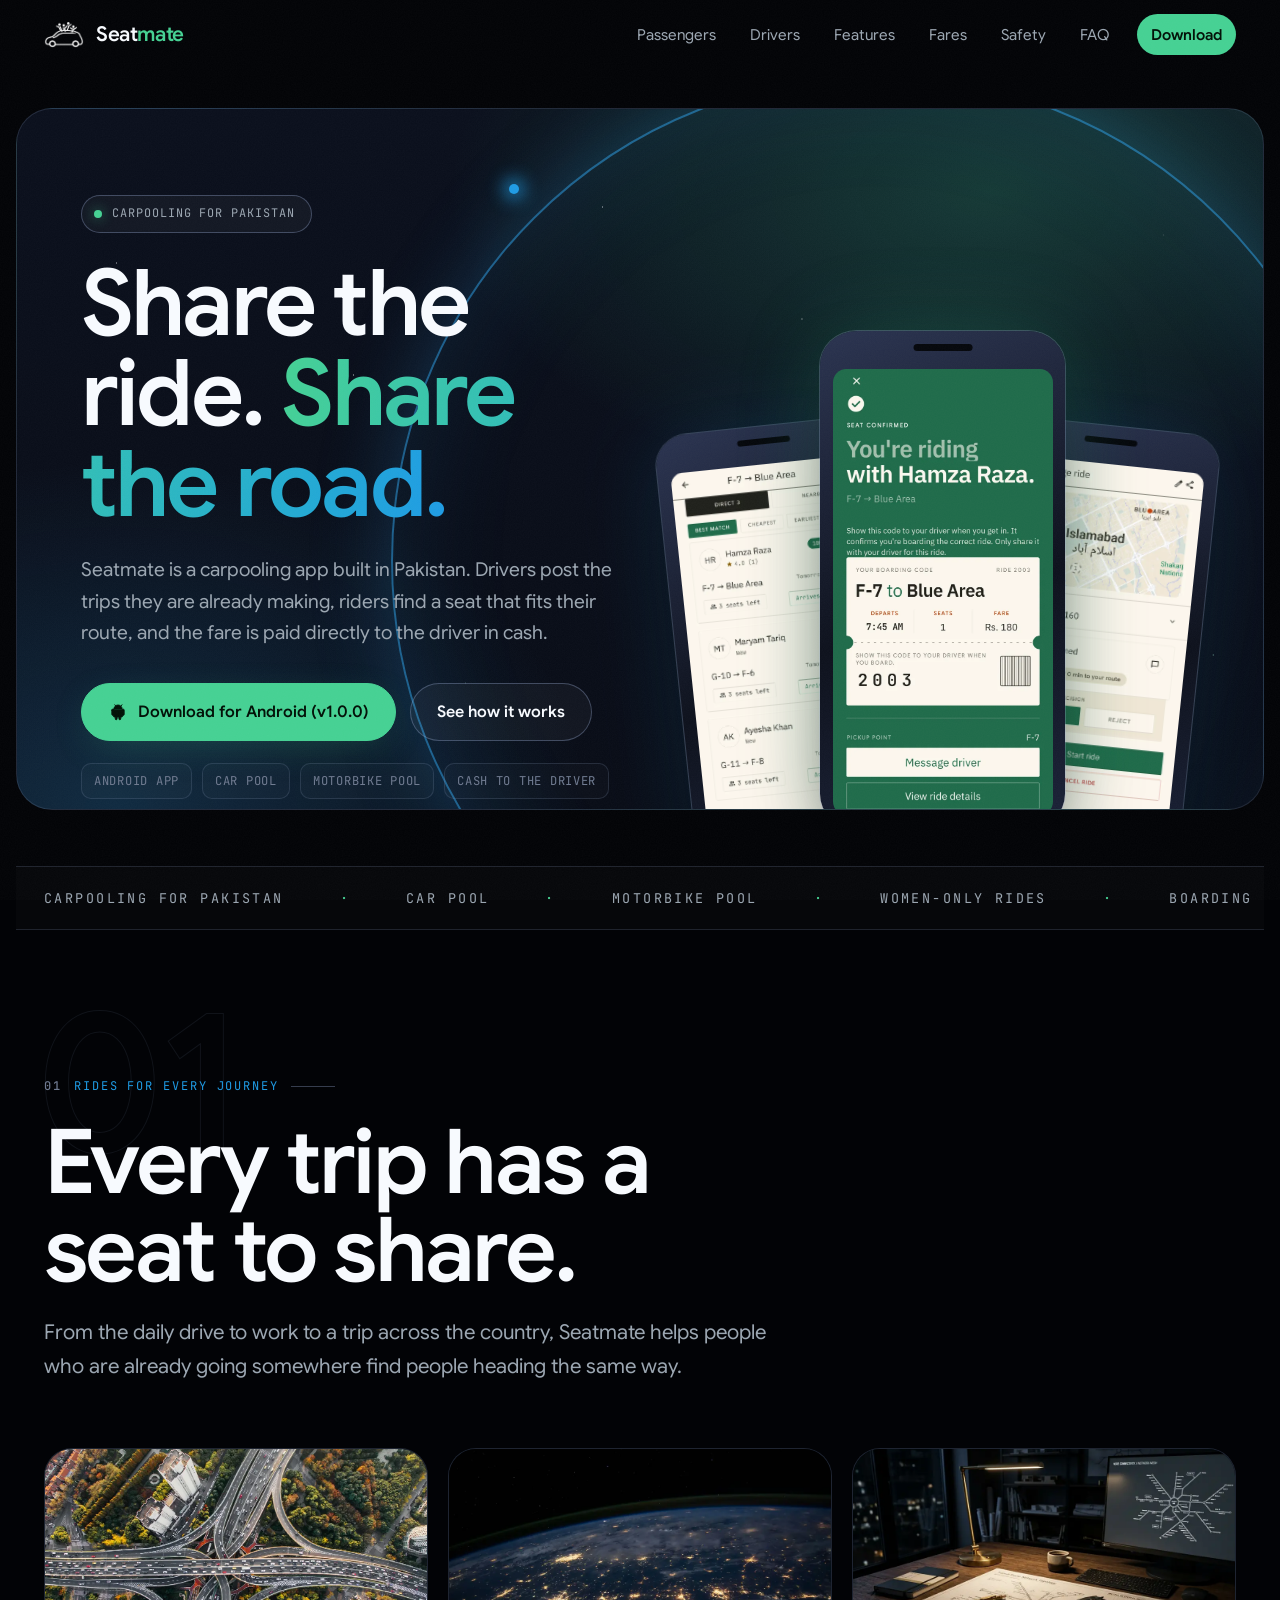
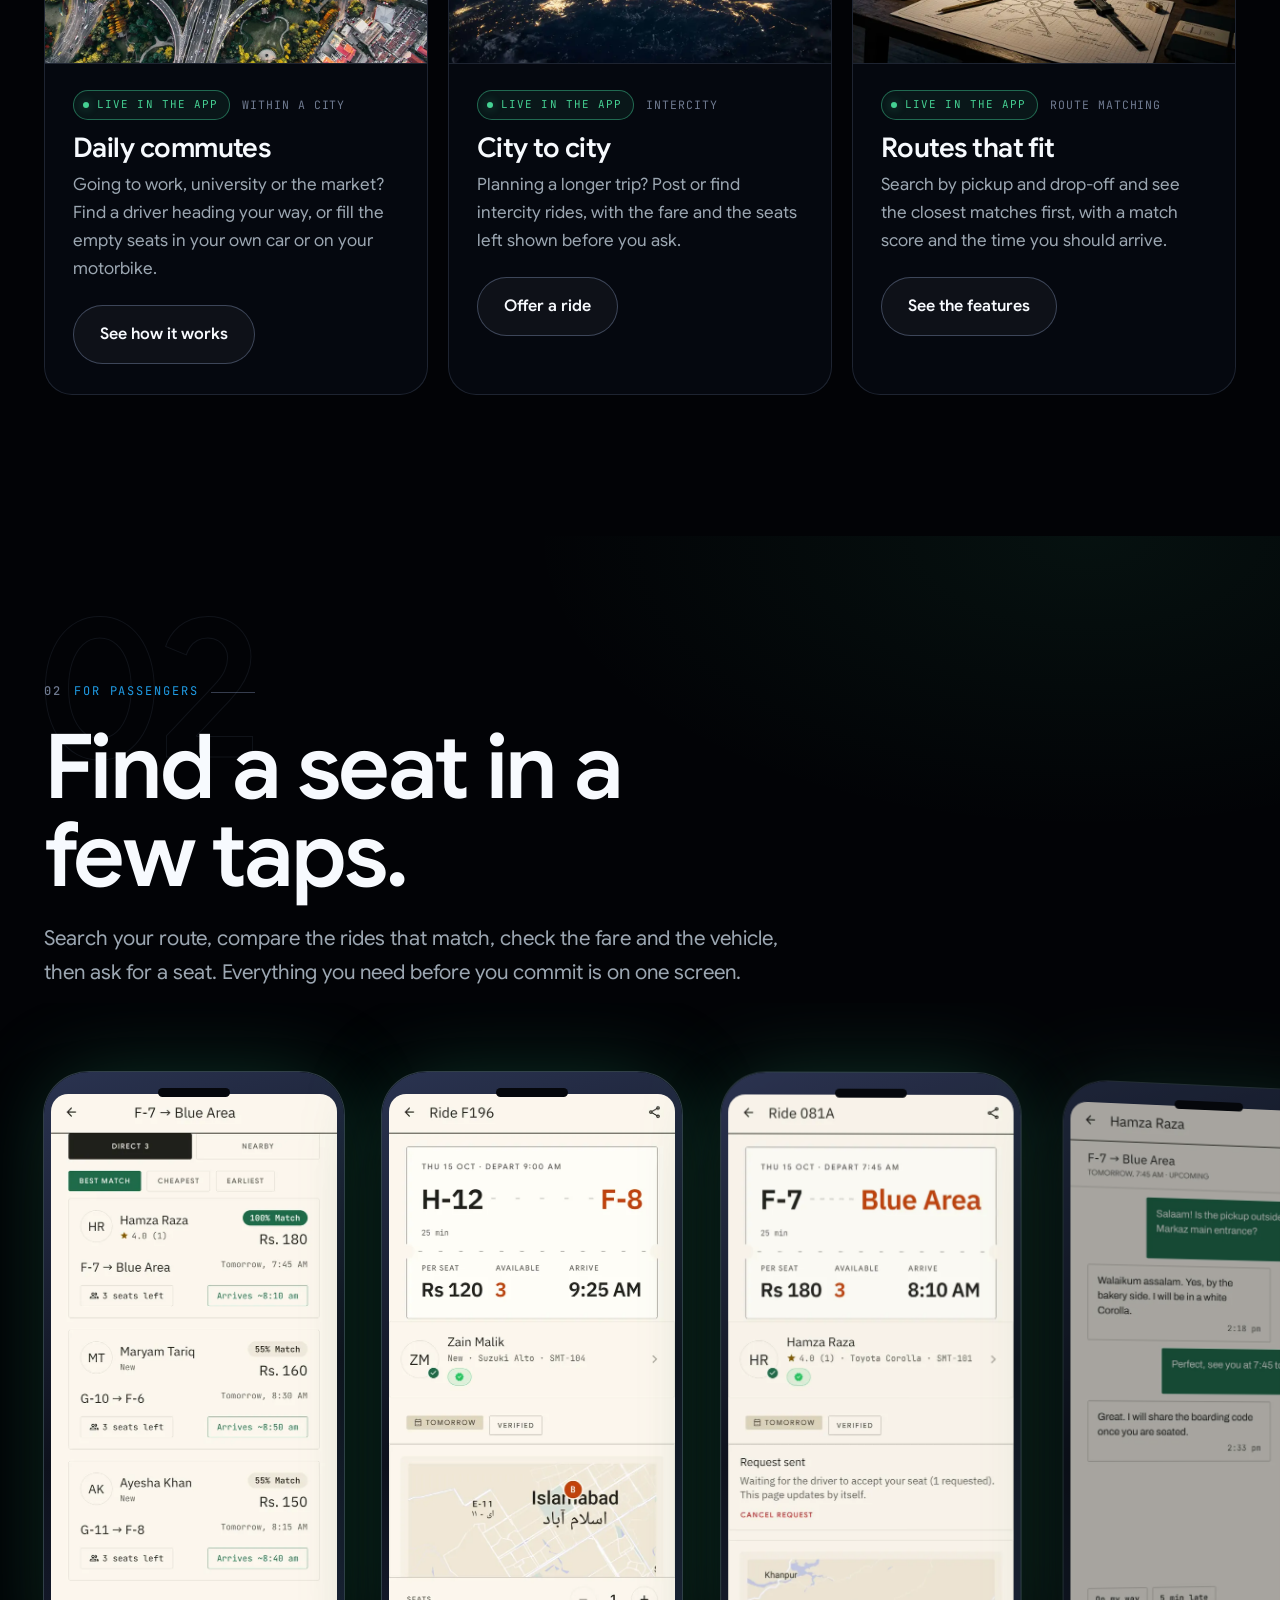
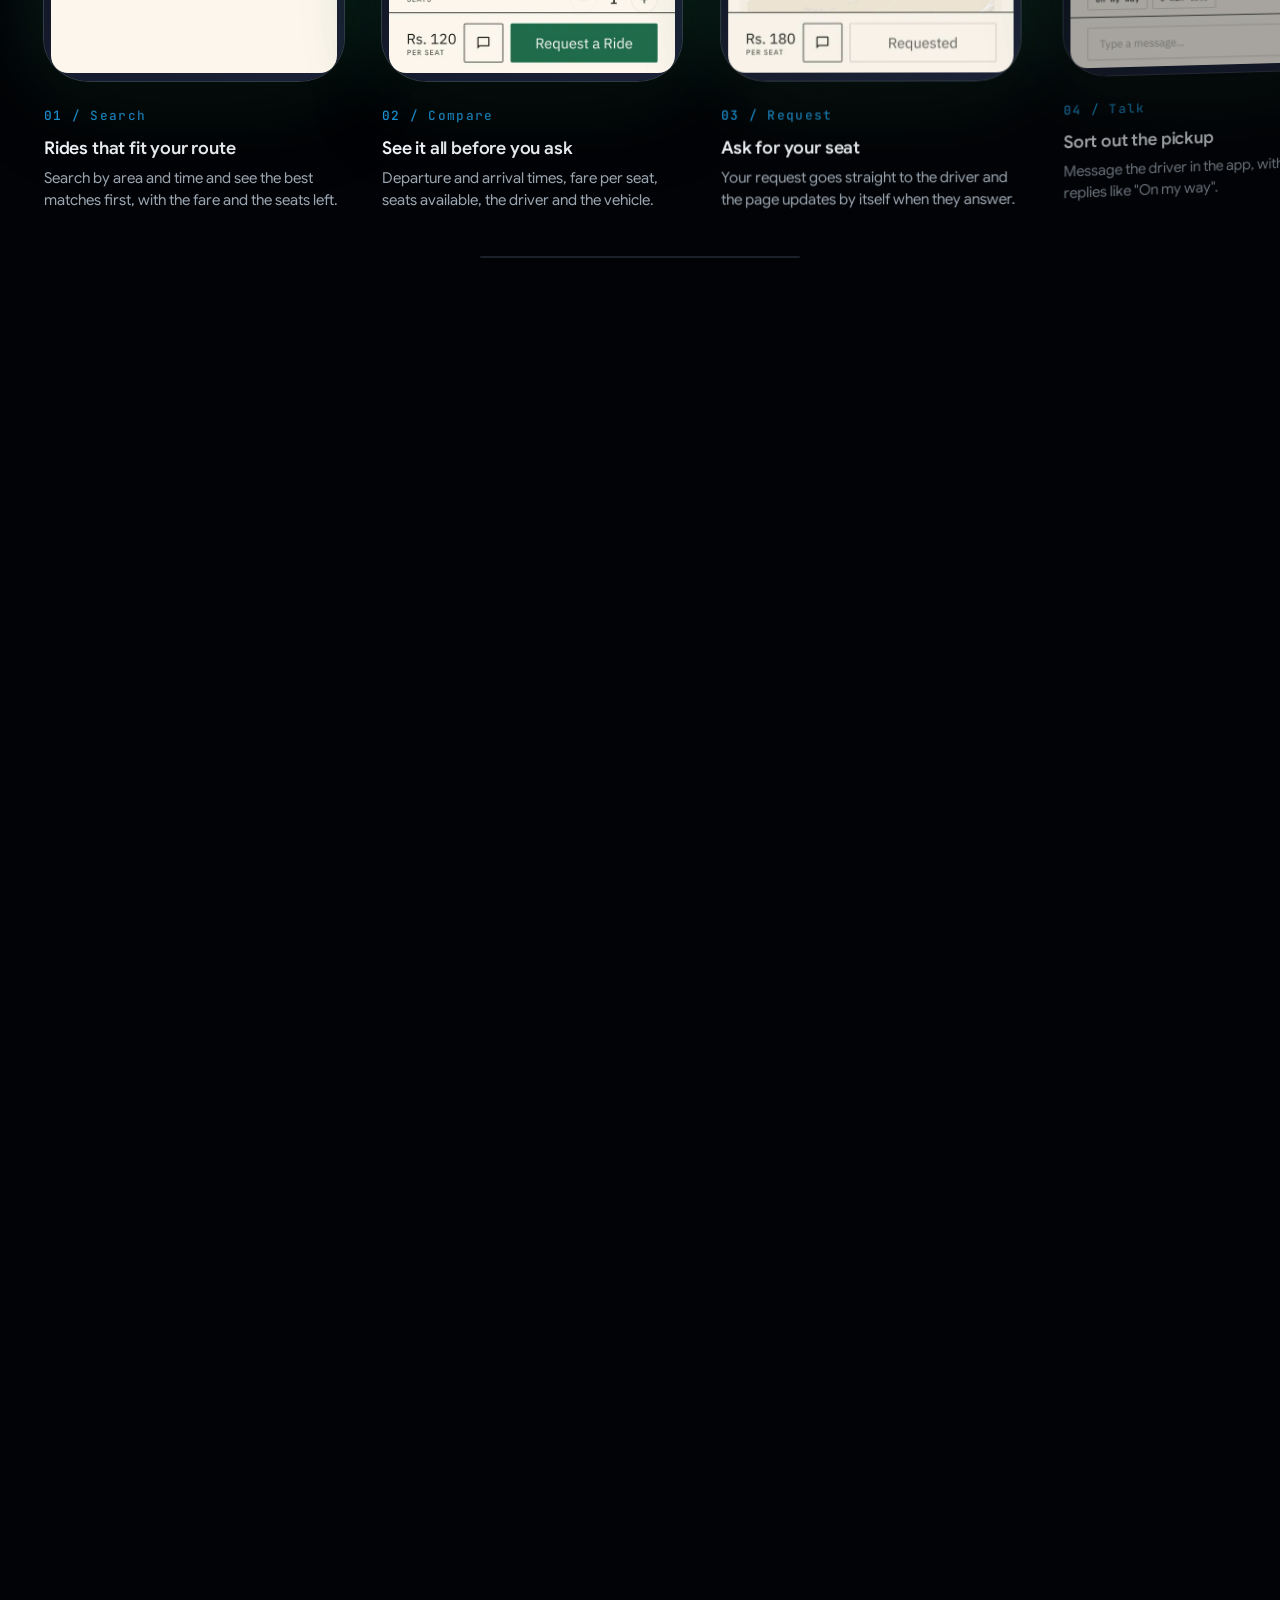
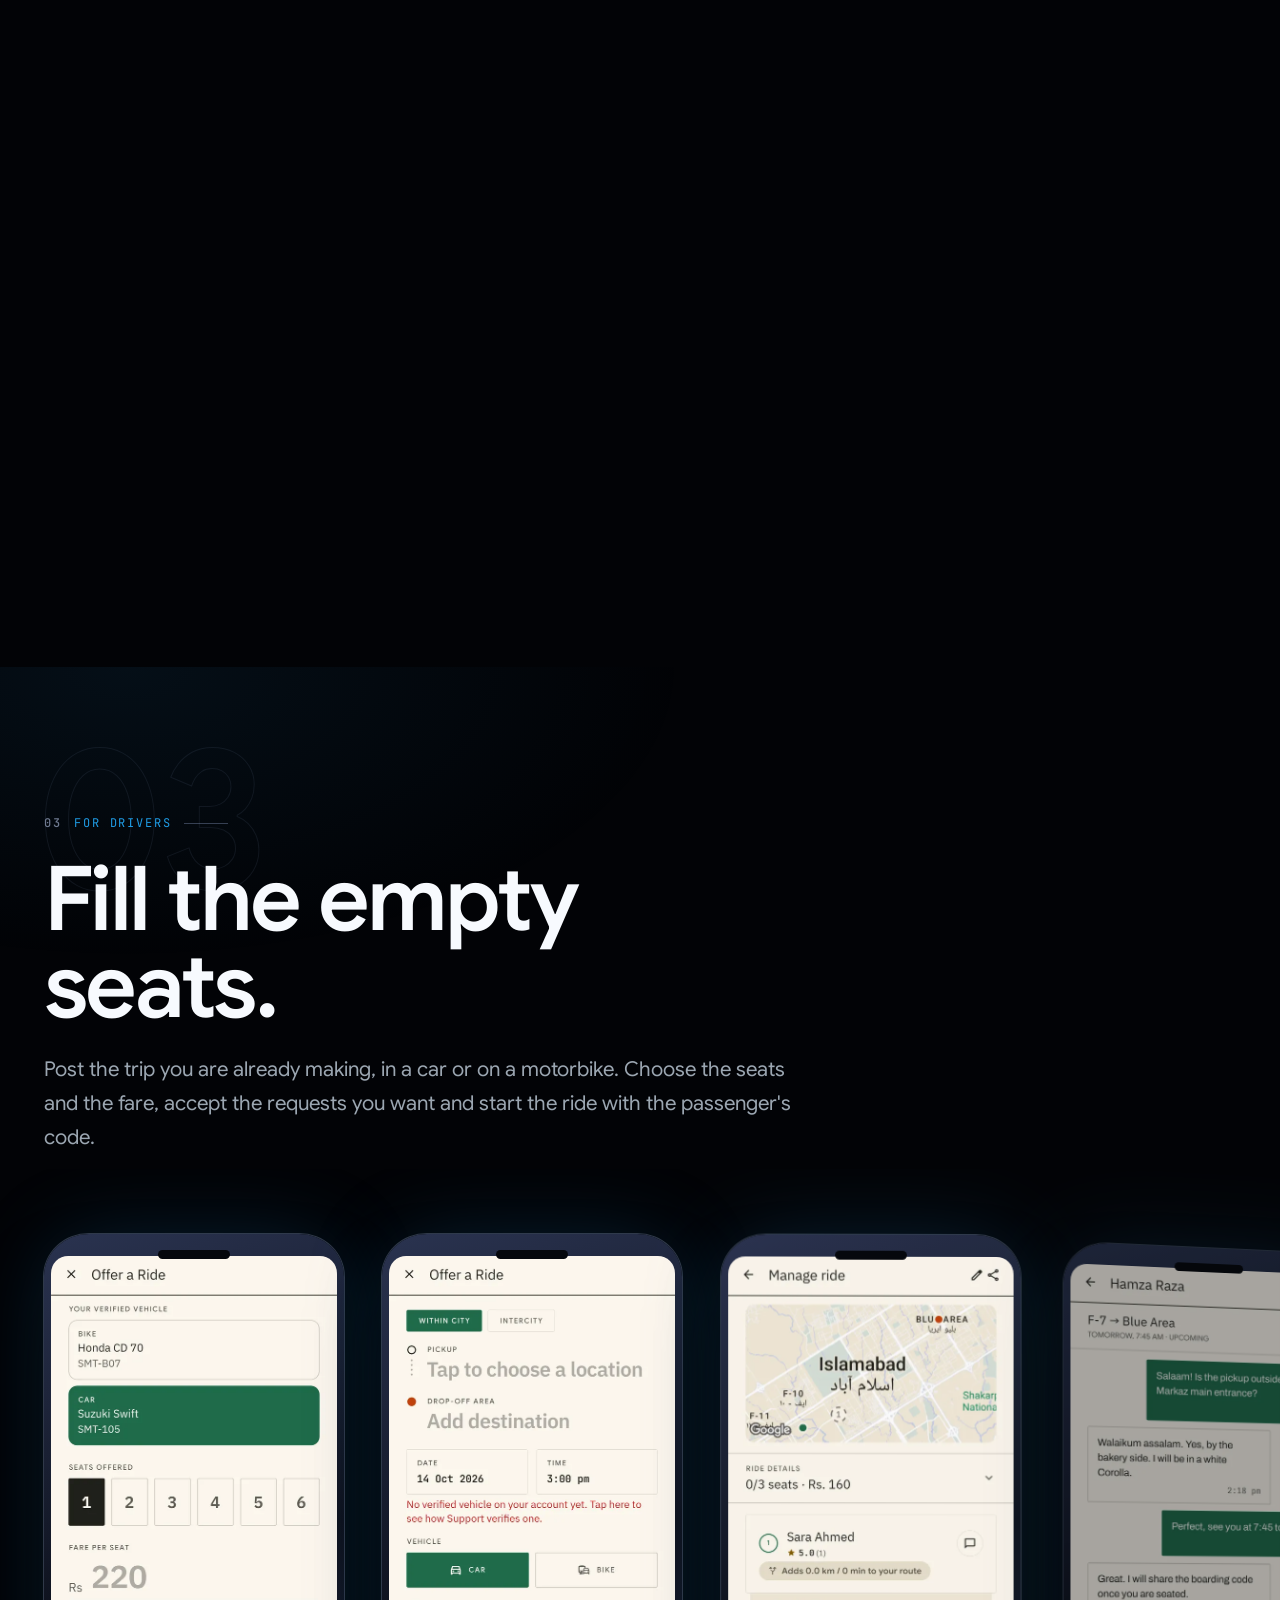
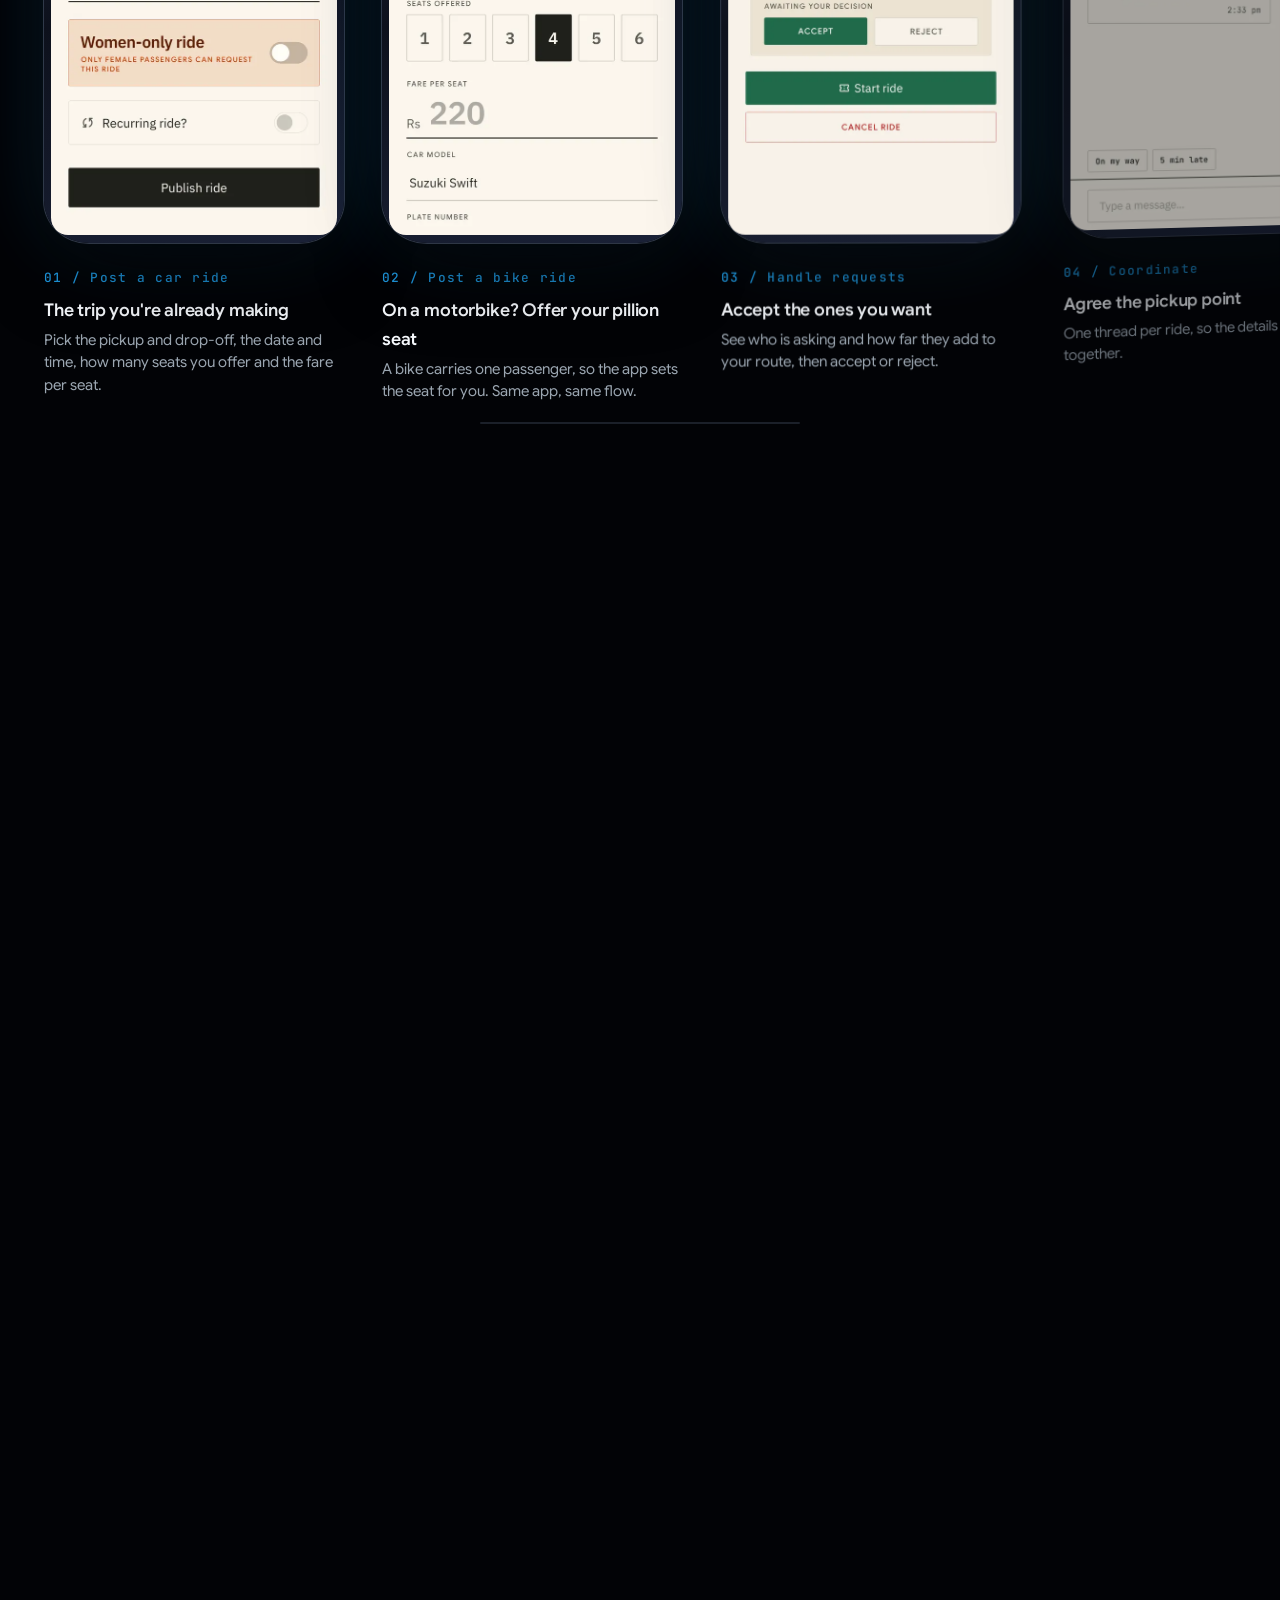
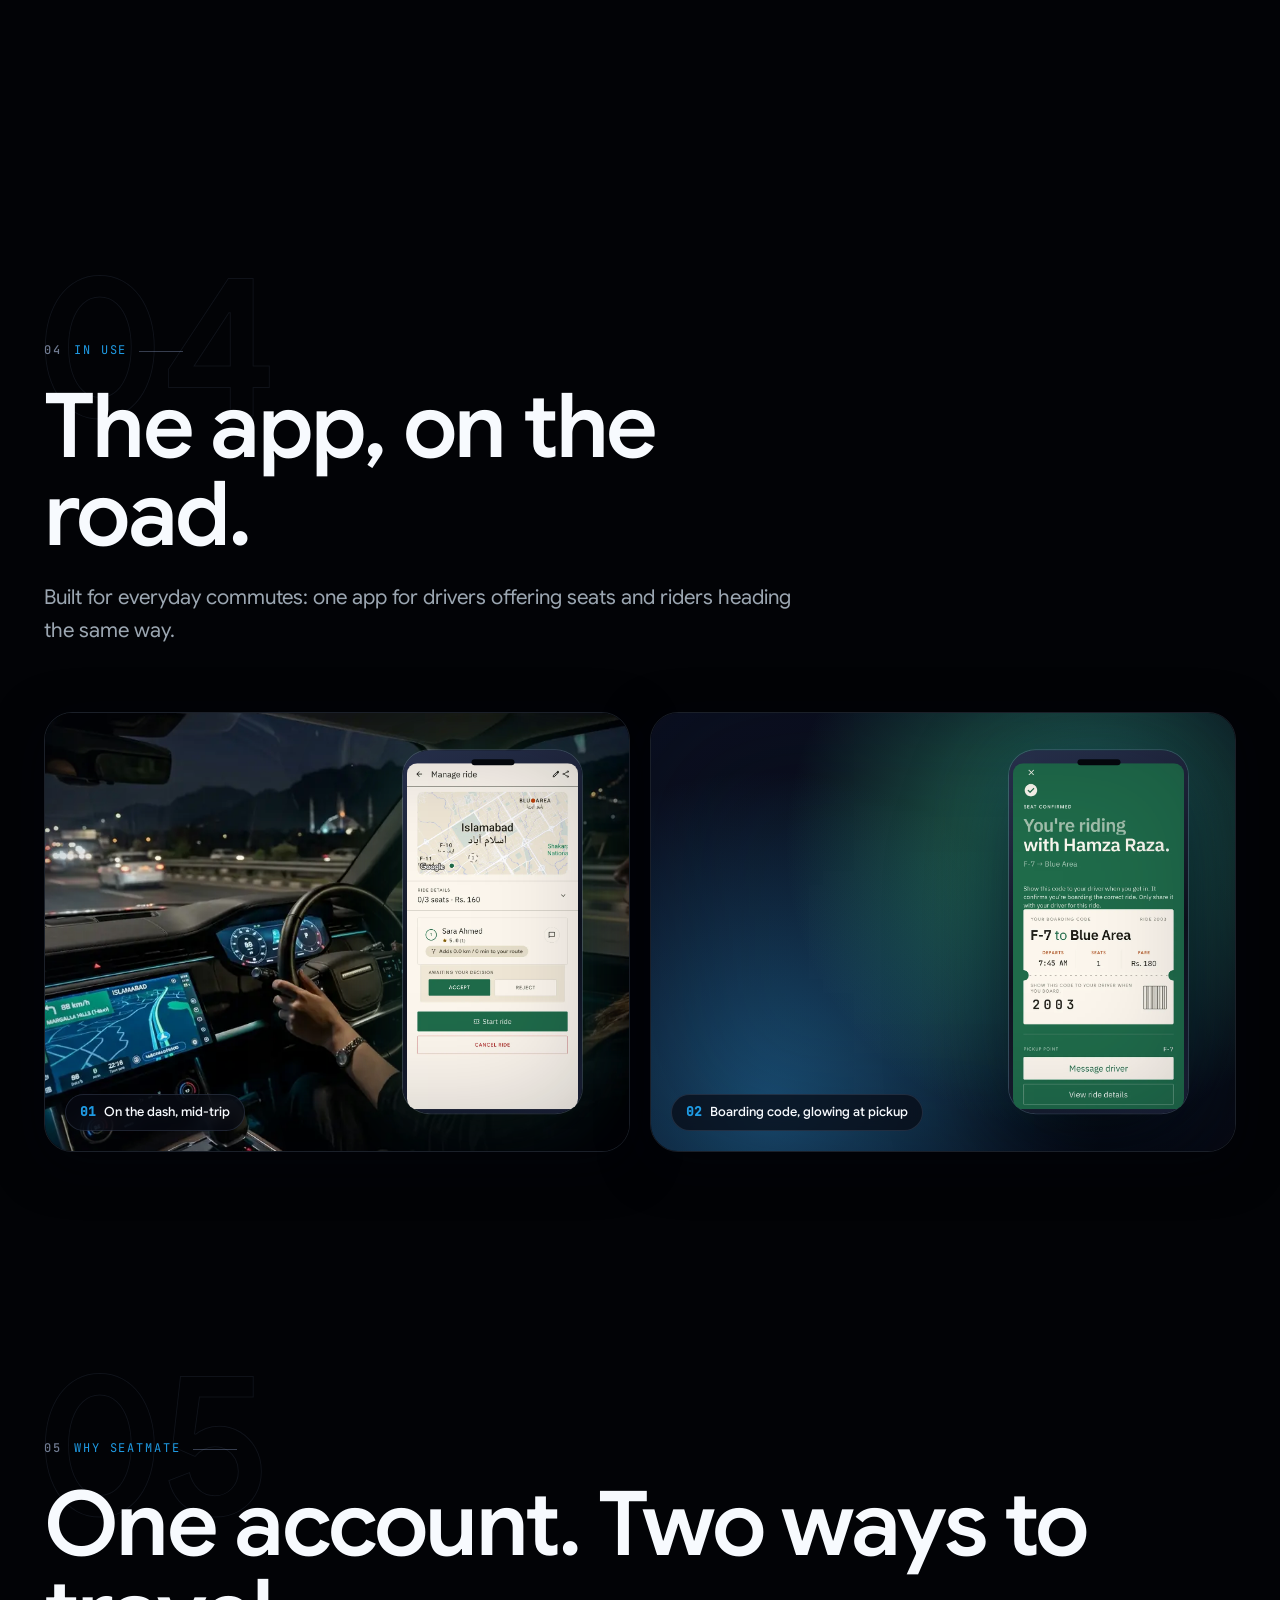
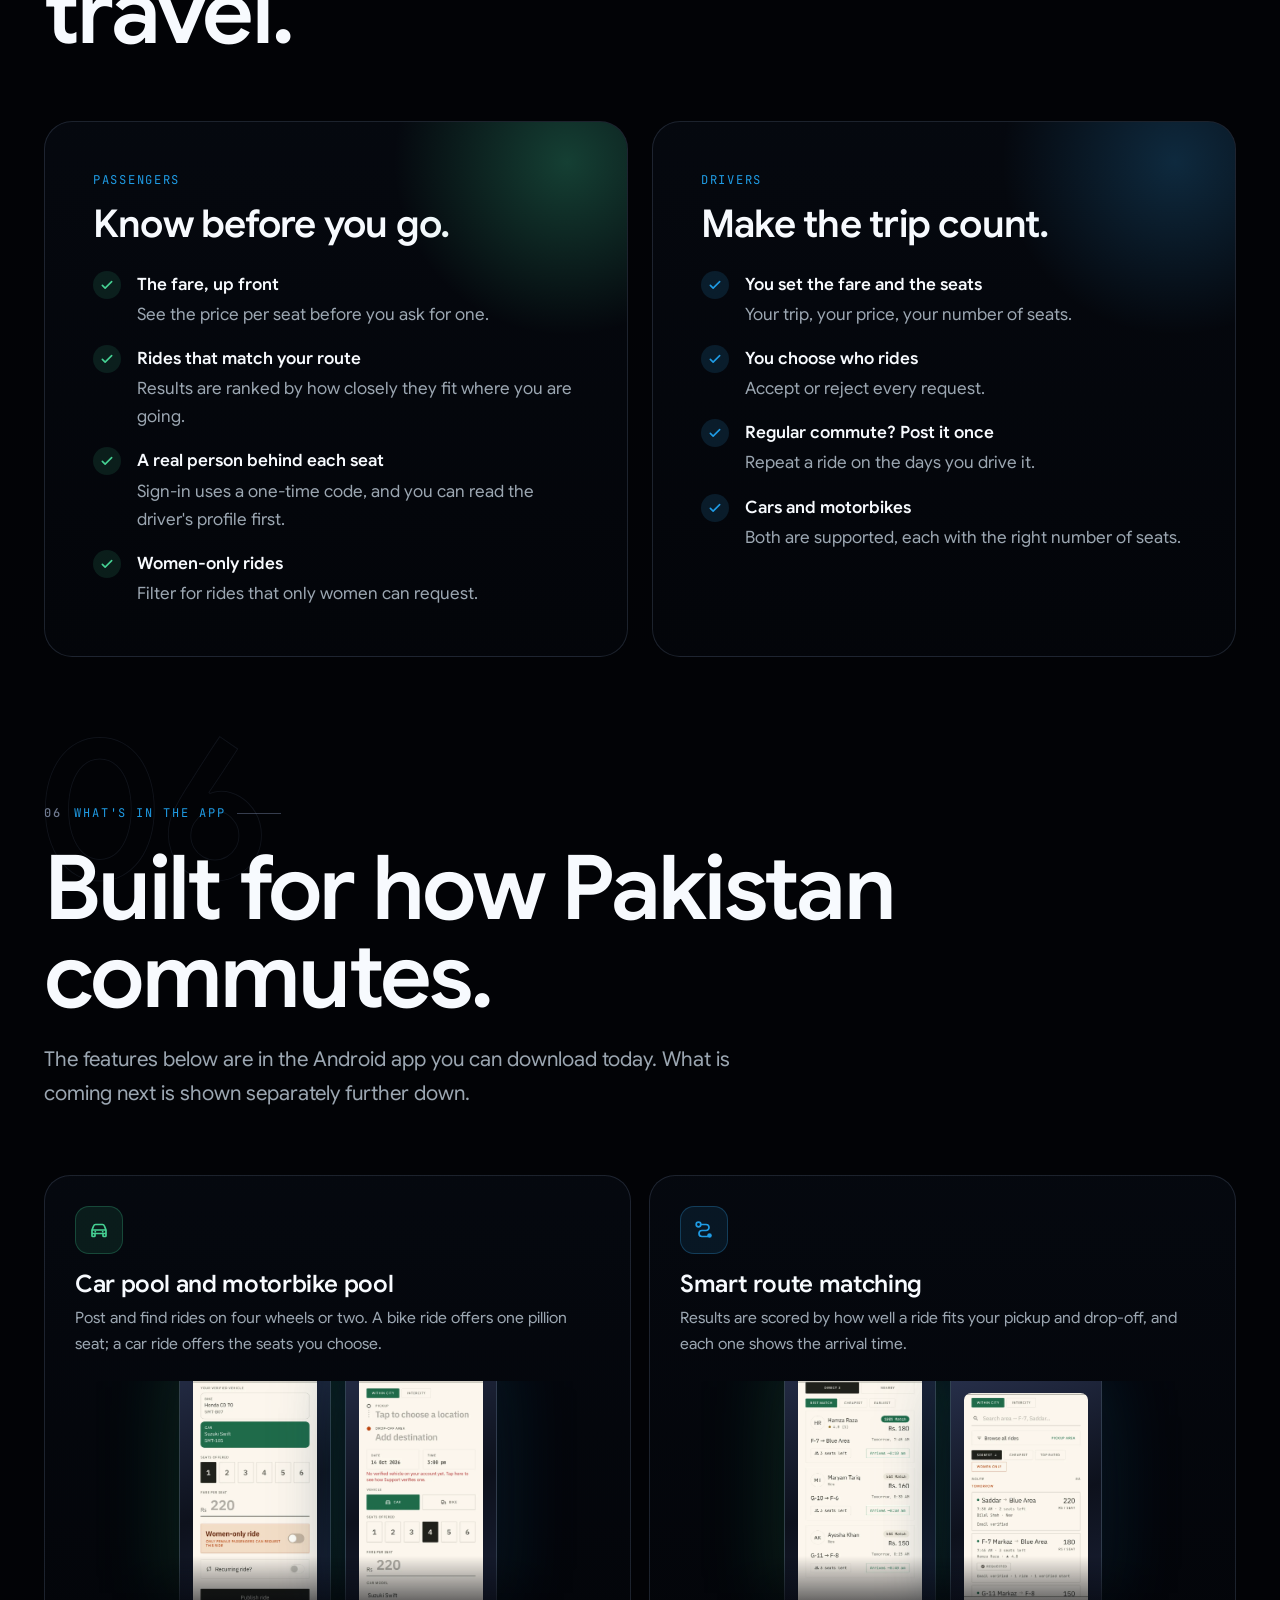
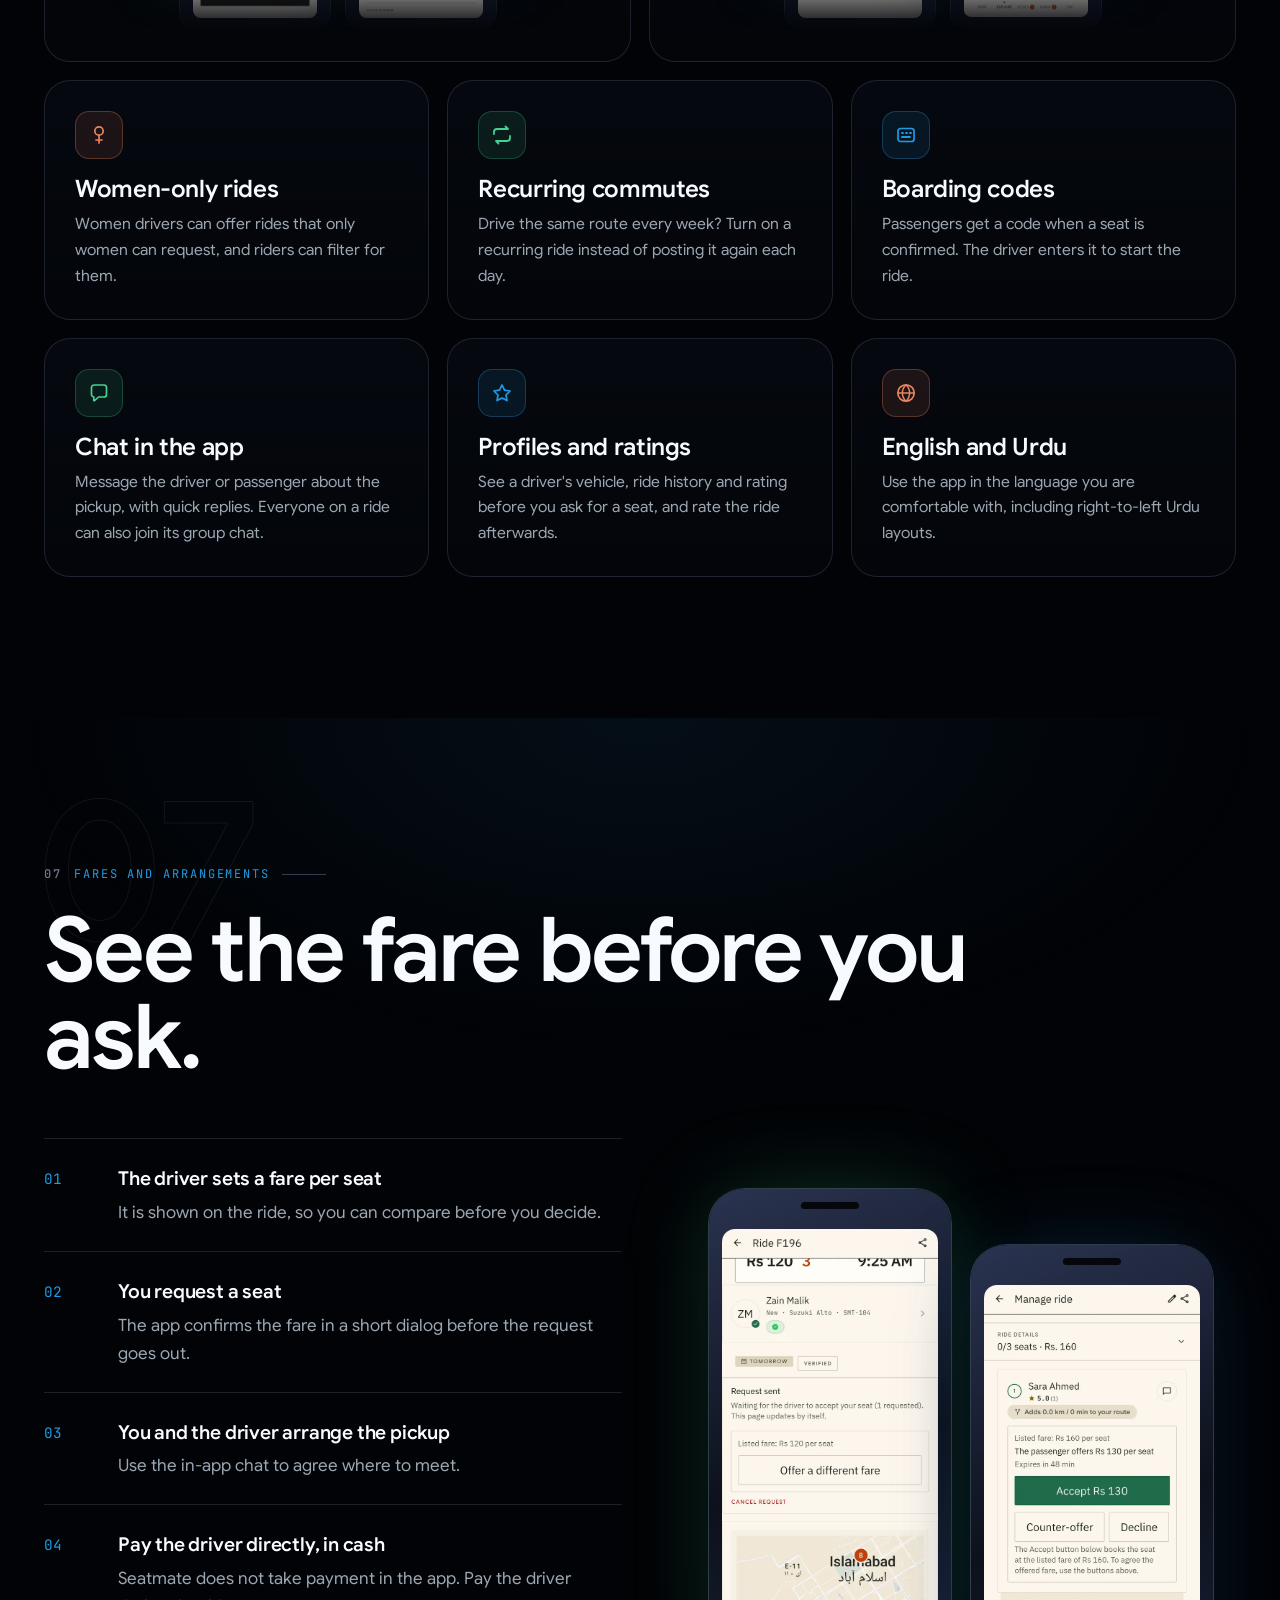
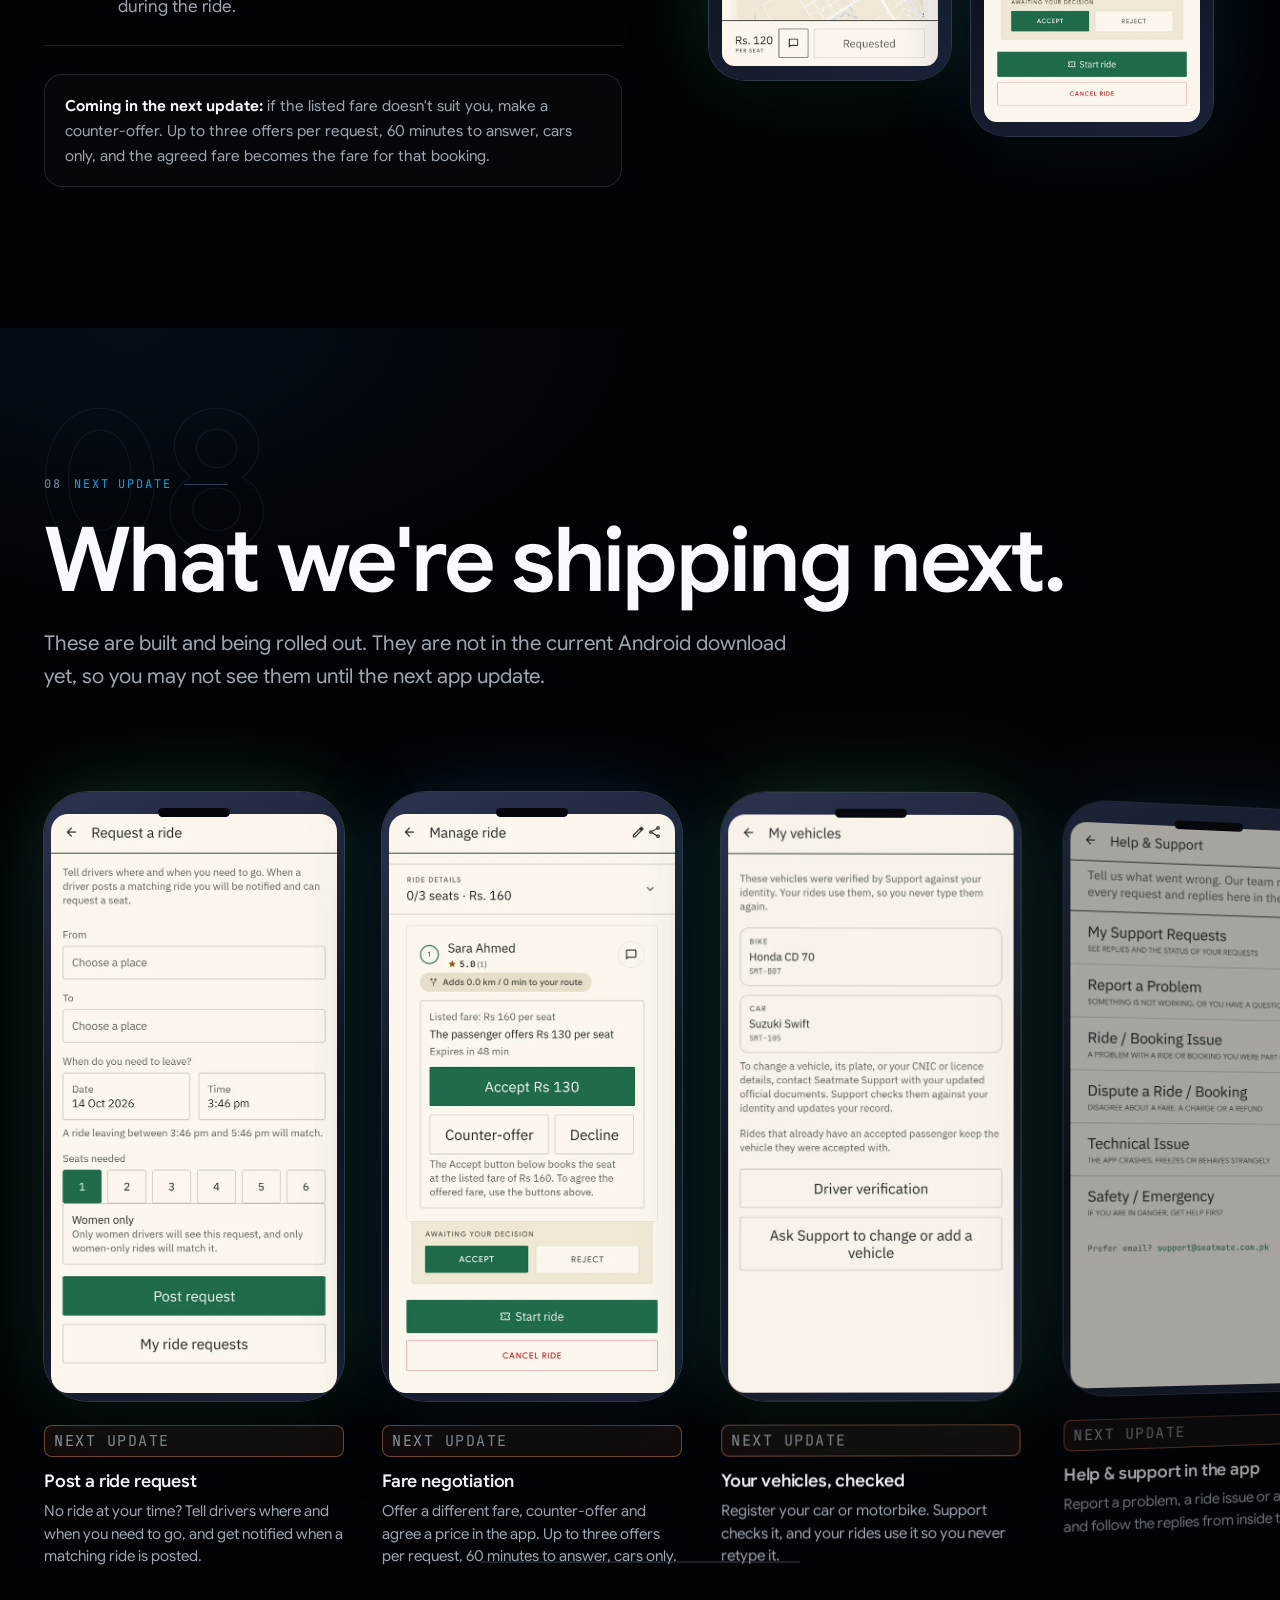
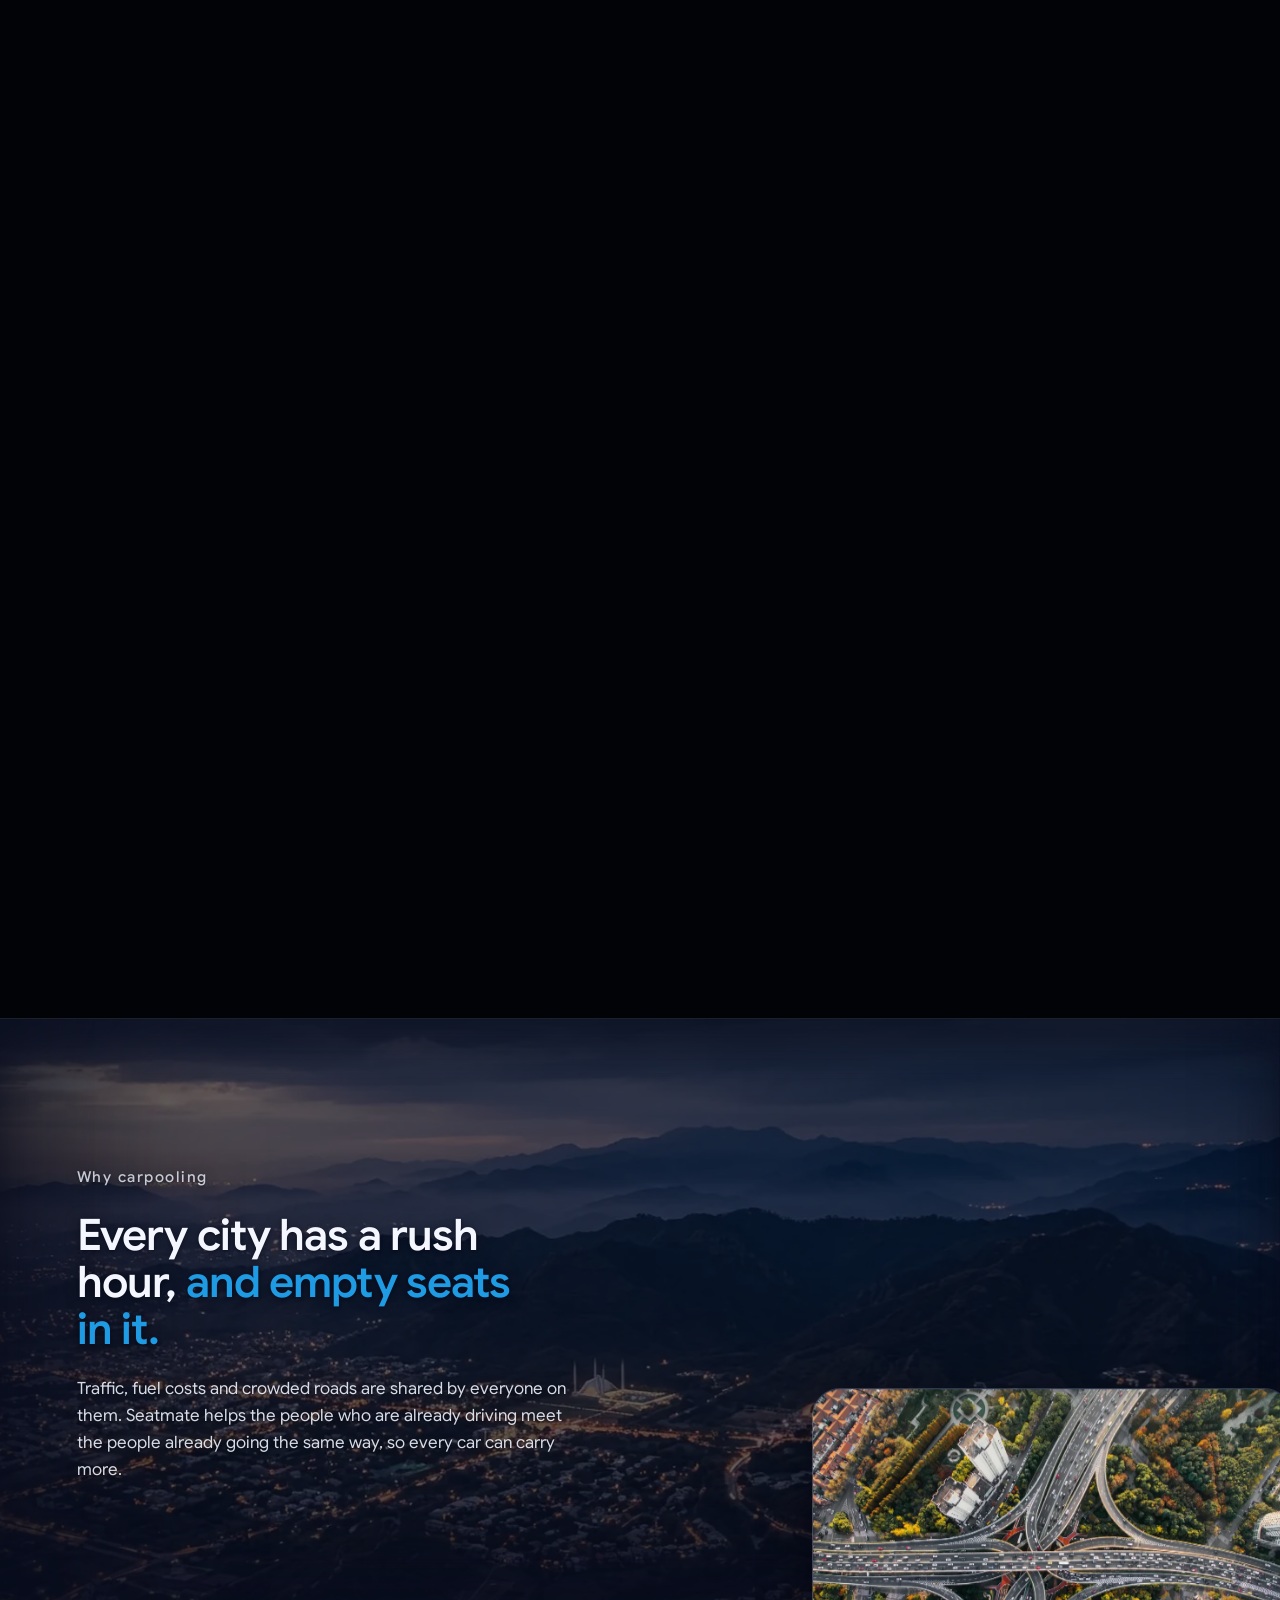
==== commit 5a405bb4: "site: keep the nav Download pill style (rename card tag class); bump asset version Co-Authored-By: C" ====
--- a/index.html
+++ b/index.html
@@ -12,7 +12,7 @@
 <link rel="icon" type="image/png" href="/icon-192.png">
 <link rel="apple-touch-icon" href="/icon-192.png">
 <link rel="preload" href="/fonts/GoogleSans-var.woff2" as="font" type="font/woff2" crossorigin>
-<link rel="stylesheet" href="/site.css?v=20261014d">
+<link rel="stylesheet" href="/site.css?v=20261014e">
 <meta property="og:type" content="website">
 <meta property="og:site_name" content="Seatmate">
 <meta property="og:url" content="https://seatmate.com.pk/">
@@ -124,21 +124,21 @@
       <div class="jr-grid">
         <div class="reveal"><article class="jr-card" data-tilt aria-labelledby="jr-1">
           <div class="jr-media"><img loading="lazy" src="/img/route-aerial.webp" width="1100" height="825" alt="Aerial view of a busy multi-level highway interchange"></div>
-          <div class="jr-body"><p class="jr-tag"><span class="pill"><i></i>Live in the app</span><span class="jr-host">Within a city</span></p>
+          <div class="jr-body"><p class="jr-tag"><span class="tag-pill"><i></i>Live in the app</span><span class="jr-host">Within a city</span></p>
           <h3 id="jr-1">Daily commutes</h3>
           <p>Going to work, university or the market? Find a driver heading your way, or fill the empty seats in your own car or on your motorbike.</p>
           <a class="btn secondary" href="#passengers">See how it works</a></div>
         </article></div>
         <div class="reveal" style="--d:.1s"><article class="jr-card" data-tilt aria-labelledby="jr-2">
           <div class="jr-media"><img loading="lazy" src="/img/earth-night.webp" width="1000" height="665" alt="Earth at night from orbit, with city lights glowing"></div>
-          <div class="jr-body"><p class="jr-tag"><span class="pill"><i></i>Live in the app</span><span class="jr-host">Intercity</span></p>
+          <div class="jr-body"><p class="jr-tag"><span class="tag-pill"><i></i>Live in the app</span><span class="jr-host">Intercity</span></p>
           <h3 id="jr-2">City to city</h3>
           <p>Planning a longer trip? Post or find intercity rides, with the fare and the seats left shown before you ask.</p>
           <a class="btn secondary" href="#drivers">Offer a ride</a></div>
         </article></div>
         <div class="reveal" style="--d:.2s"><article class="jr-card" data-tilt aria-labelledby="jr-3">
           <div class="jr-media"><img loading="lazy" src="/img/transit-topology.webp" width="1000" height="558" alt="A desk with a route network map drawn on paper and on a monitor"></div>
-          <div class="jr-body"><p class="jr-tag"><span class="pill"><i></i>Live in the app</span><span class="jr-host">Route matching</span></p>
+          <div class="jr-body"><p class="jr-tag"><span class="tag-pill"><i></i>Live in the app</span><span class="jr-host">Route matching</span></p>
           <h3 id="jr-3">Routes that fit</h3>
           <p>Search by pickup and drop-off and see the closest matches first, with a match score and the time you should arrive.</p>
           <a class="btn secondary" href="#features">See the features</a></div>
@@ -426,7 +426,7 @@
   </div>
 </footer>
 
-<script src="/site.js?v=20261014d" defer></script>
+<script src="/site.js?v=20261014e" defer></script>
 <script>
     // Android in-app browsers (the stripped-down Chrome you get when you tap a
     // link inside WhatsApp, Instagram, Facebook, …) are a Chrome Custom Tab or
--- a/site.css
+++ b/site.css
@@ -334,8 +334,8 @@
 .jr-card:hover .jr-media img { transform: scale(1.1); }
 .jr-body { padding: 26px 28px 30px; }
 .jr-tag { display: flex; align-items: center; gap: 12px; margin: 0 0 14px; flex-wrap: wrap; }
-.pill { display: inline-flex; align-items: center; gap: 8px; font-family: var(--mono); font-size: .68rem; letter-spacing: .1em; text-transform: uppercase; padding: 5px 11px 5px 9px; border-radius: 999px; color: var(--primary); border: 1px solid rgba(62, 207, 148, .45); background: rgba(62, 207, 148, .08); }
-.pill i { width: 6px; height: 6px; border-radius: 50%; background: var(--primary); box-shadow: 0 0 10px 1px var(--glow); }
+.tag-pill { display: inline-flex; align-items: center; gap: 8px; font-family: var(--mono); font-size: .68rem; letter-spacing: .1em; text-transform: uppercase; padding: 5px 11px 5px 9px; border-radius: 999px; color: var(--primary); border: 1px solid rgba(62, 207, 148, .45); background: rgba(62, 207, 148, .08); }
+.tag-pill i { width: 6px; height: 6px; border-radius: 50%; background: var(--primary); box-shadow: 0 0 10px 1px var(--glow); }
 .jr-host { font-family: var(--mono); font-size: .72rem; letter-spacing: .08em; text-transform: uppercase; color: var(--dim); }
 .jr-body h3 { font-size: 1.7rem; margin-bottom: 8px; letter-spacing: -.02em; }
 .jr-body p:not(.jr-tag) { margin: 0 0 22px; }
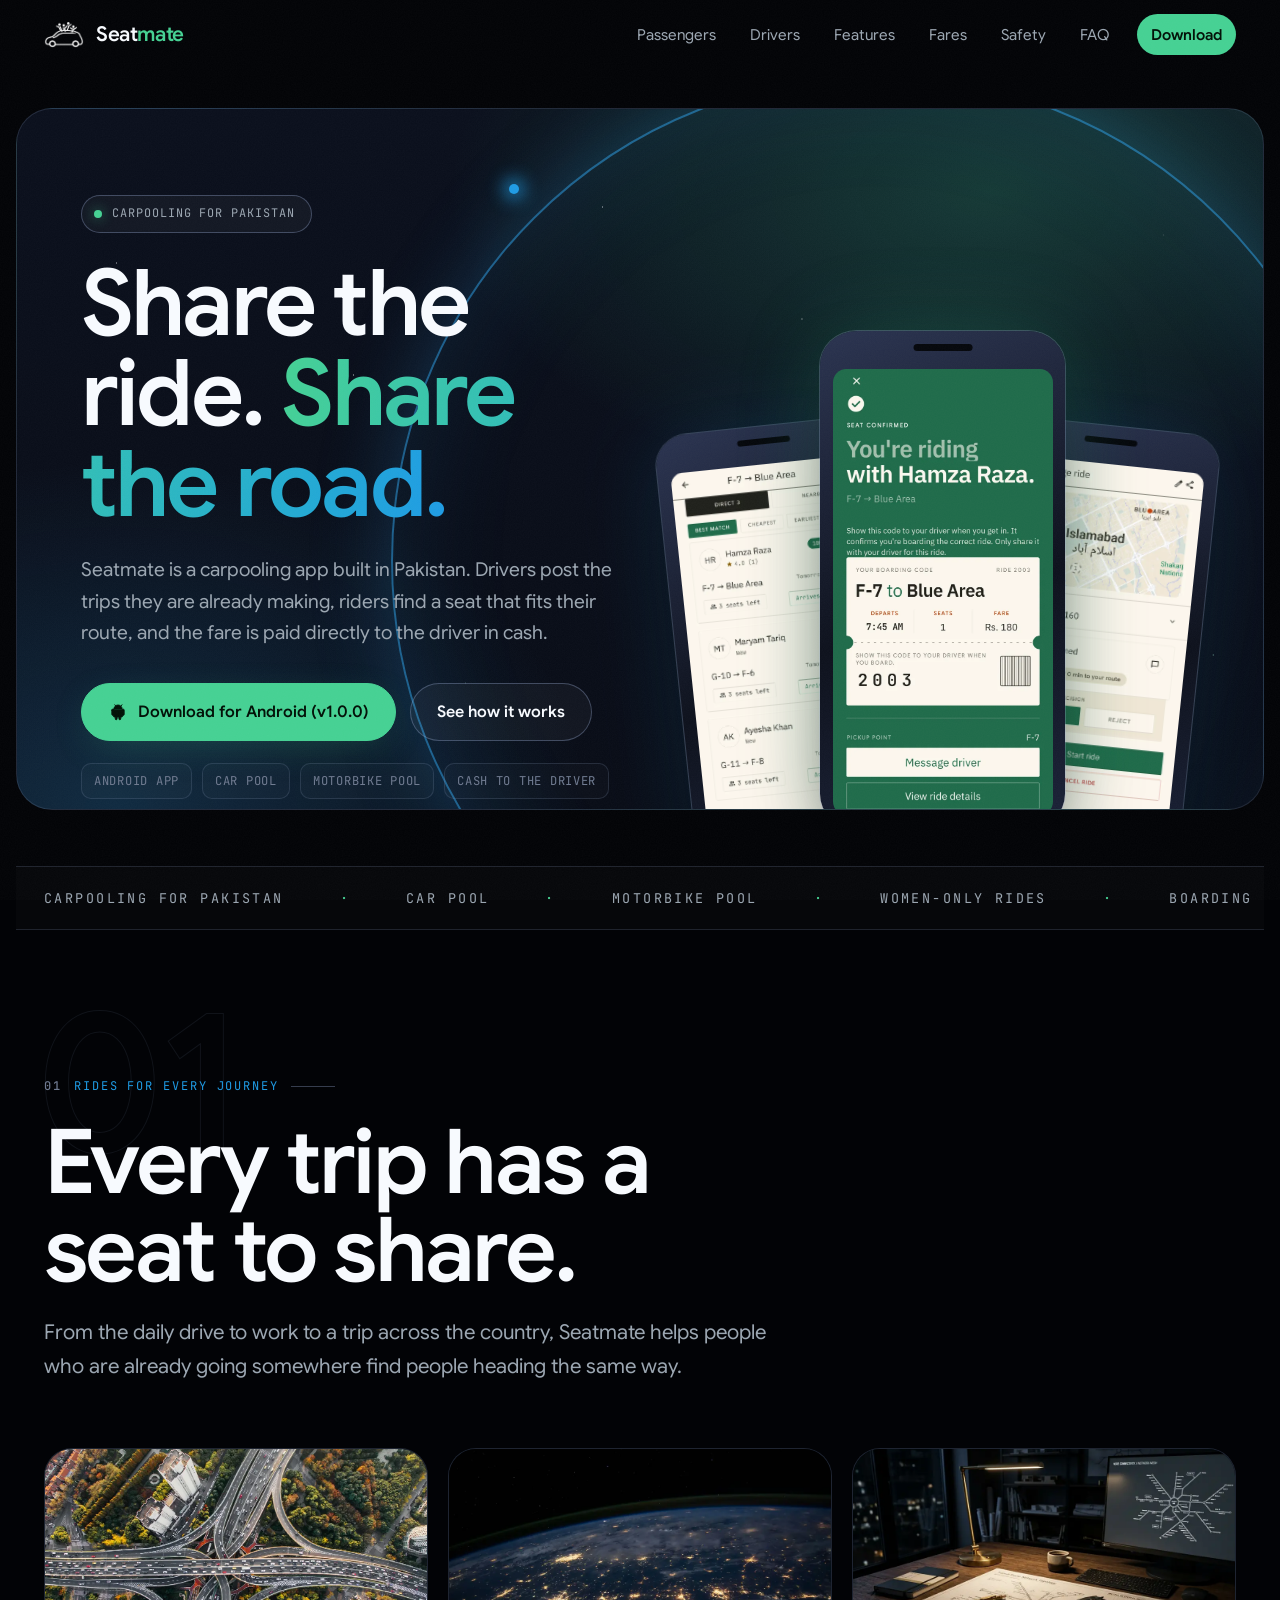
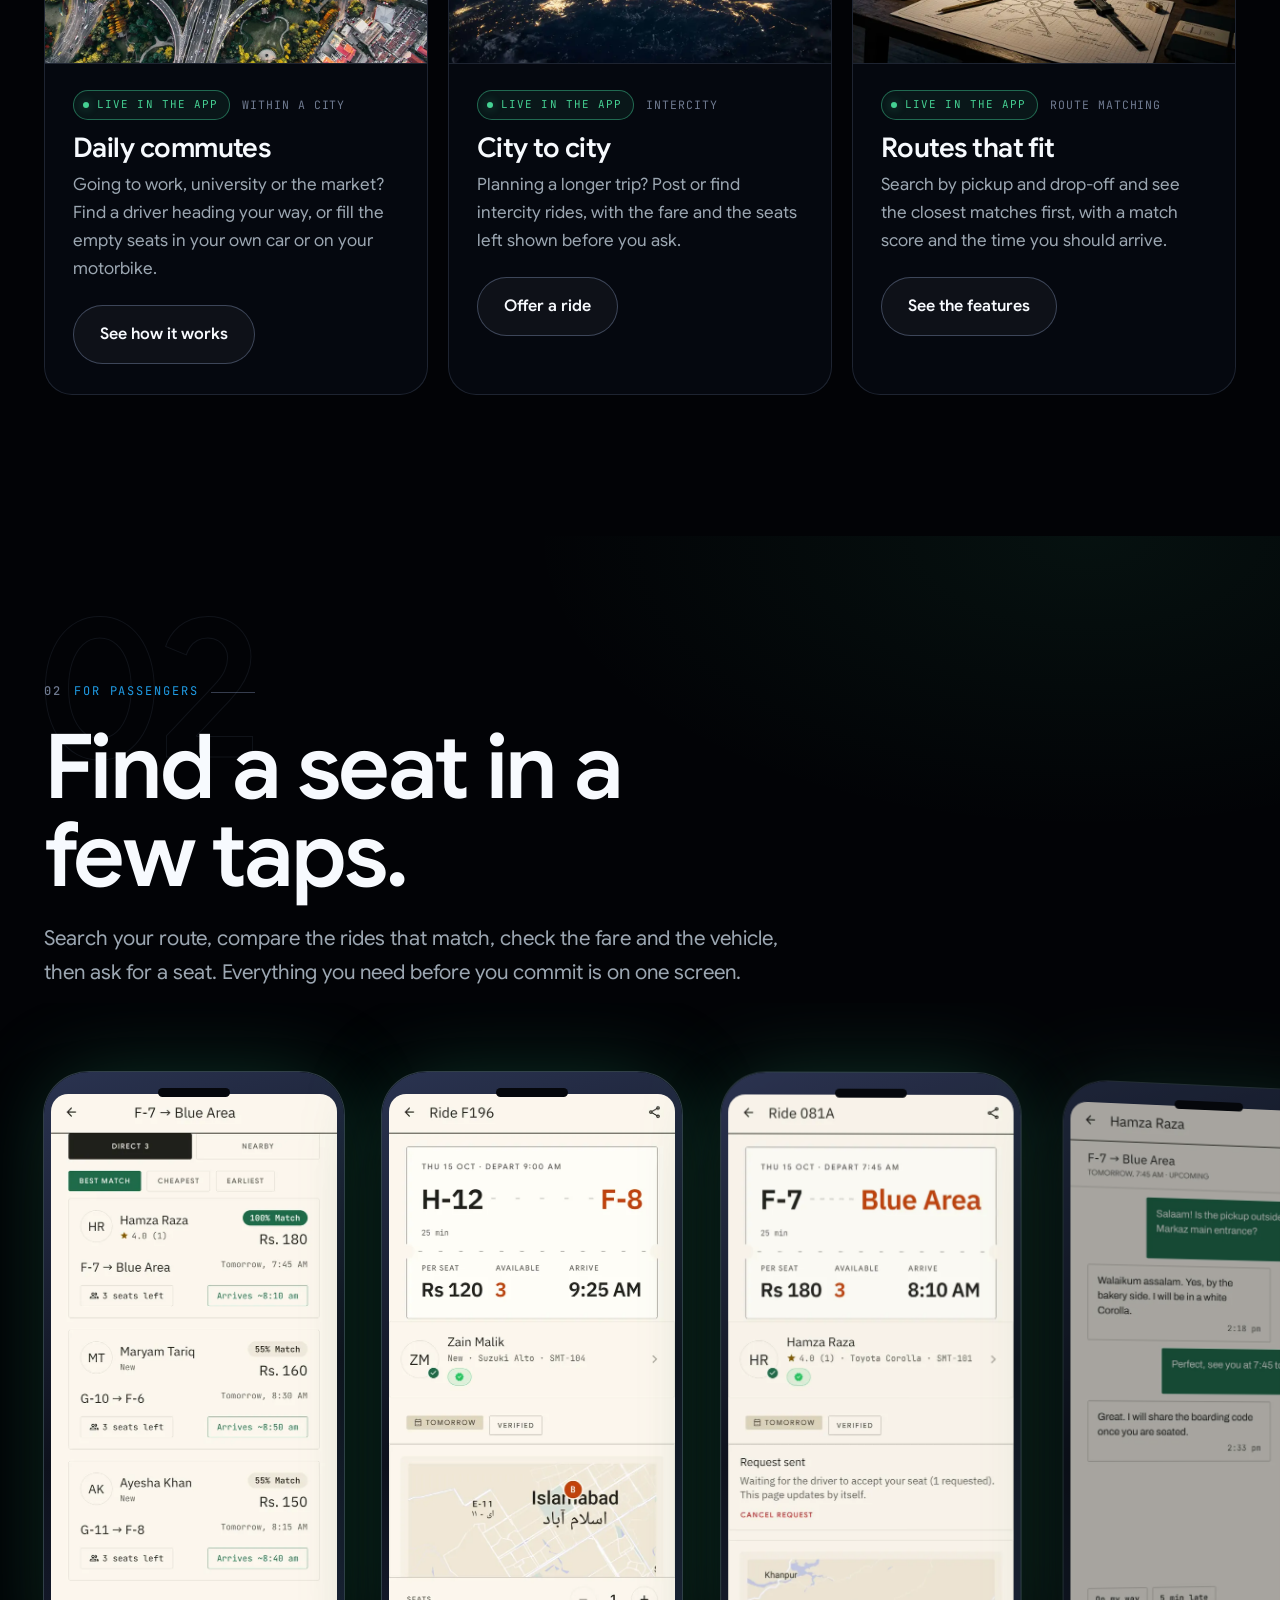
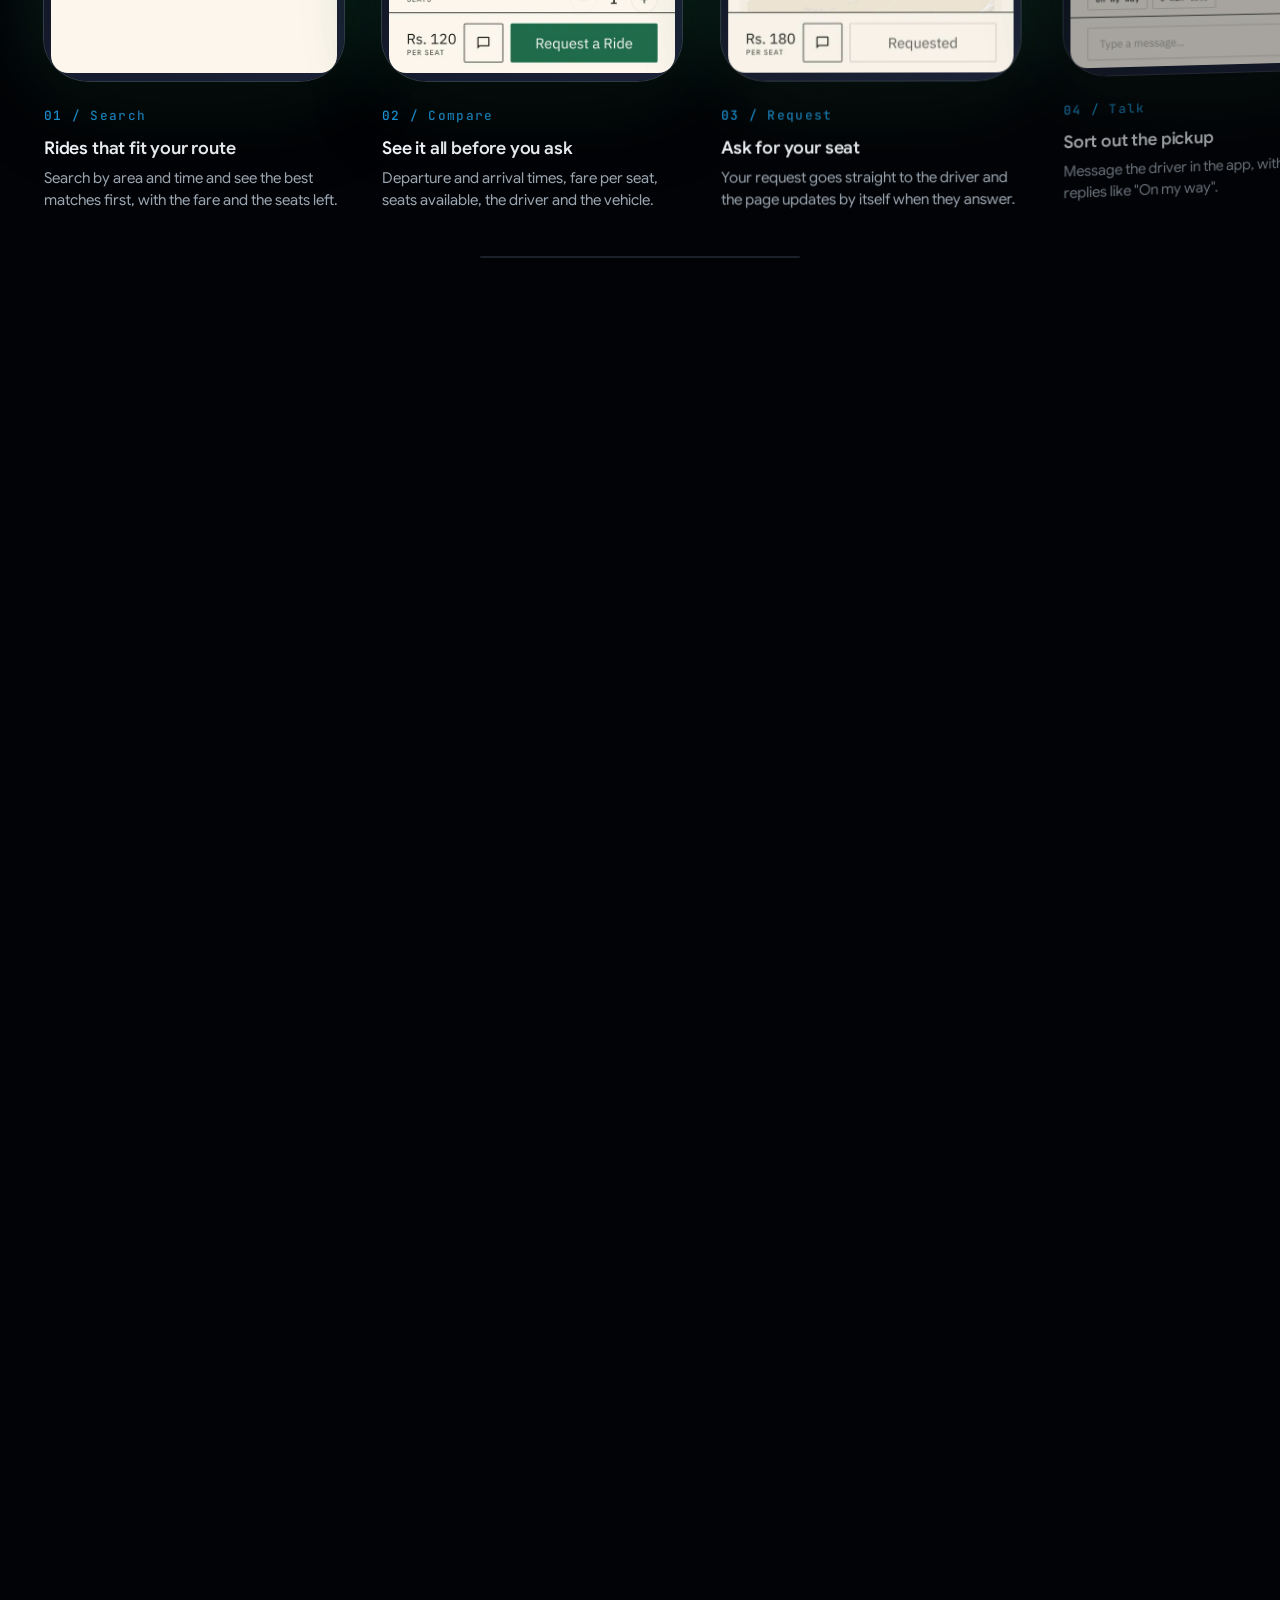
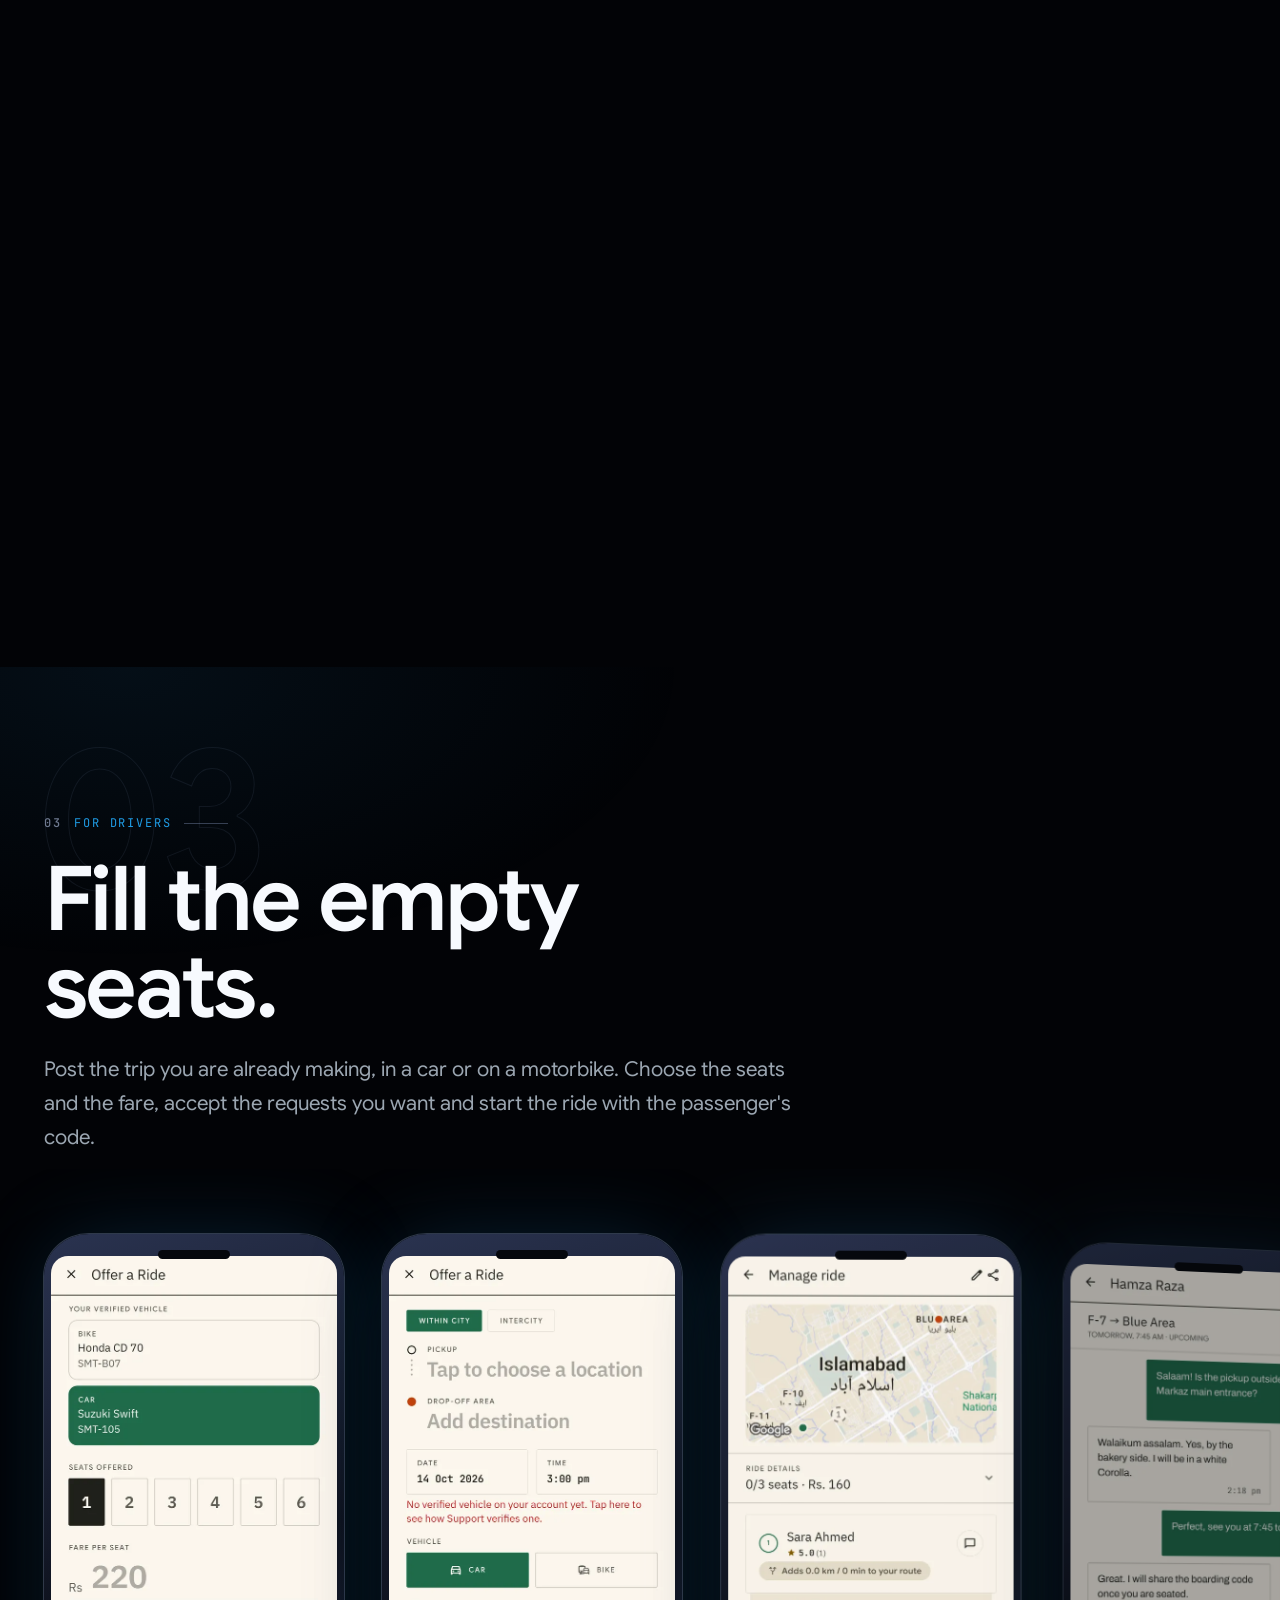
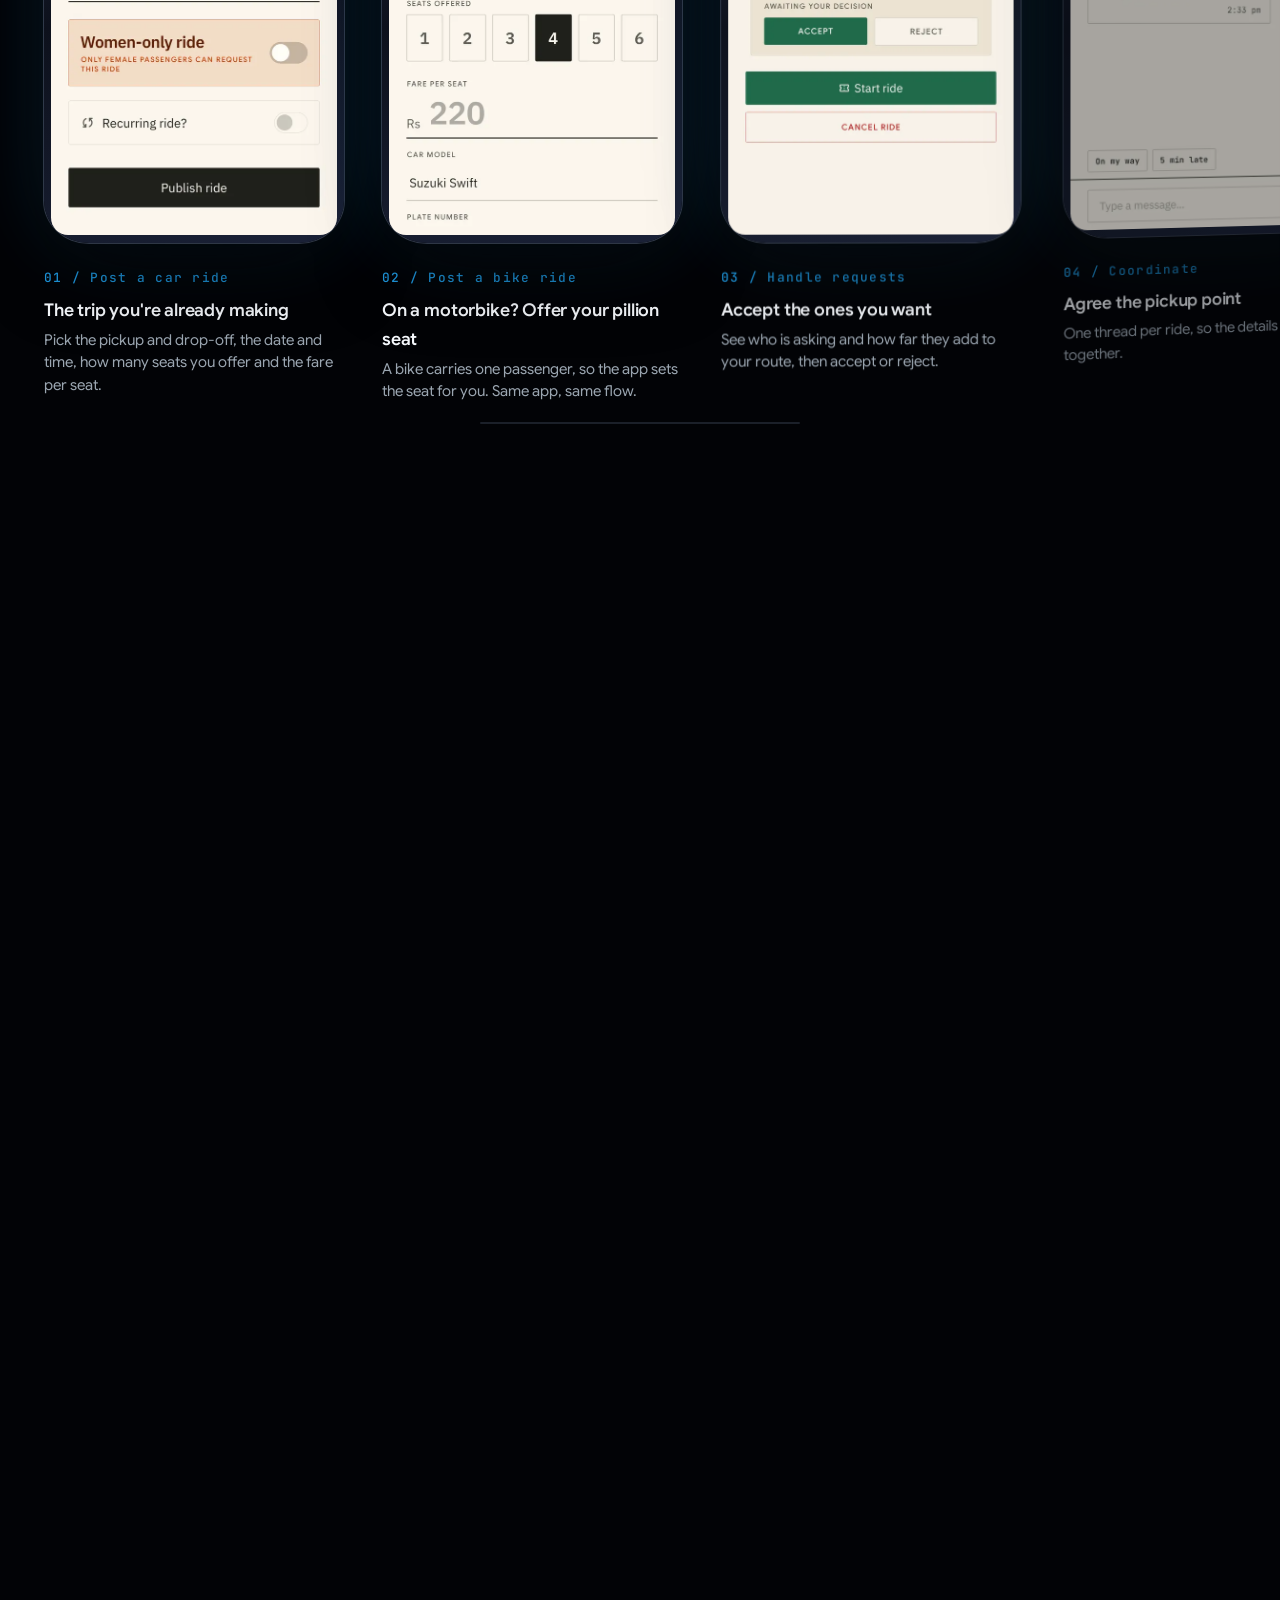
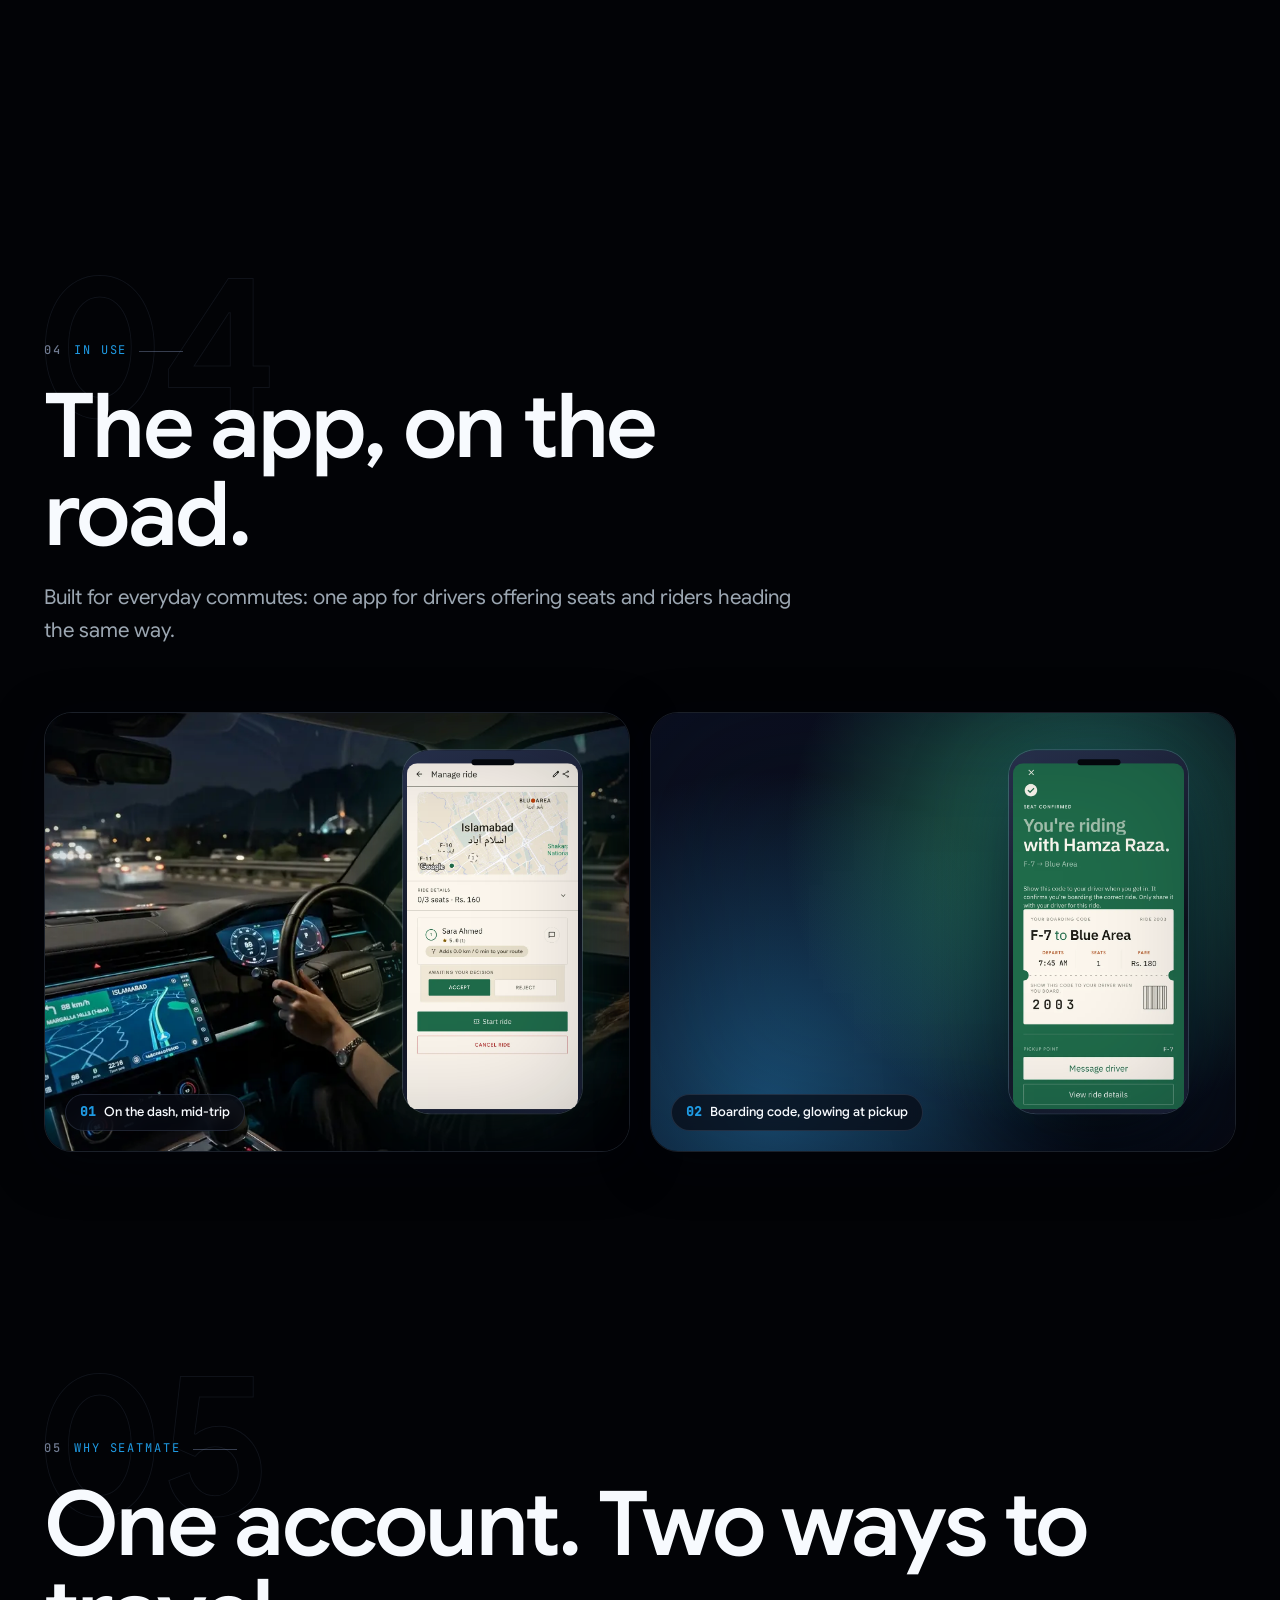
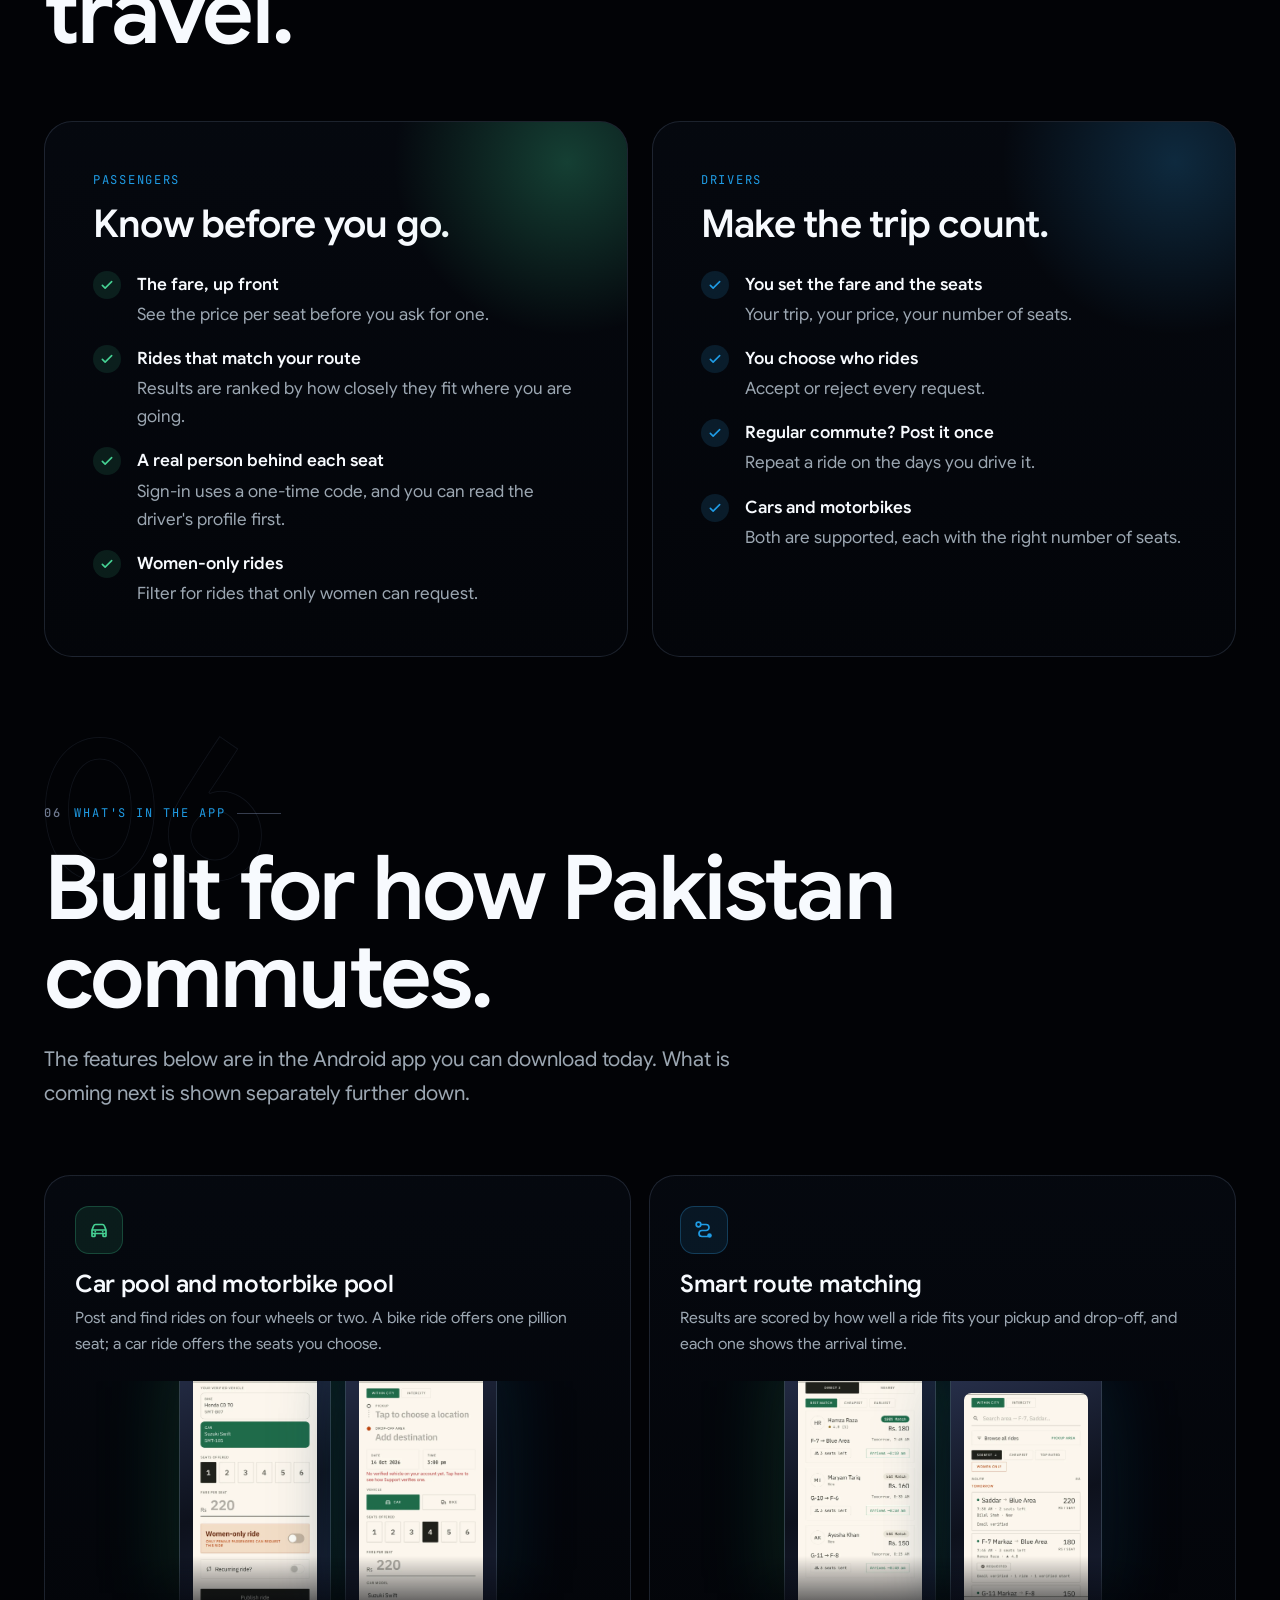
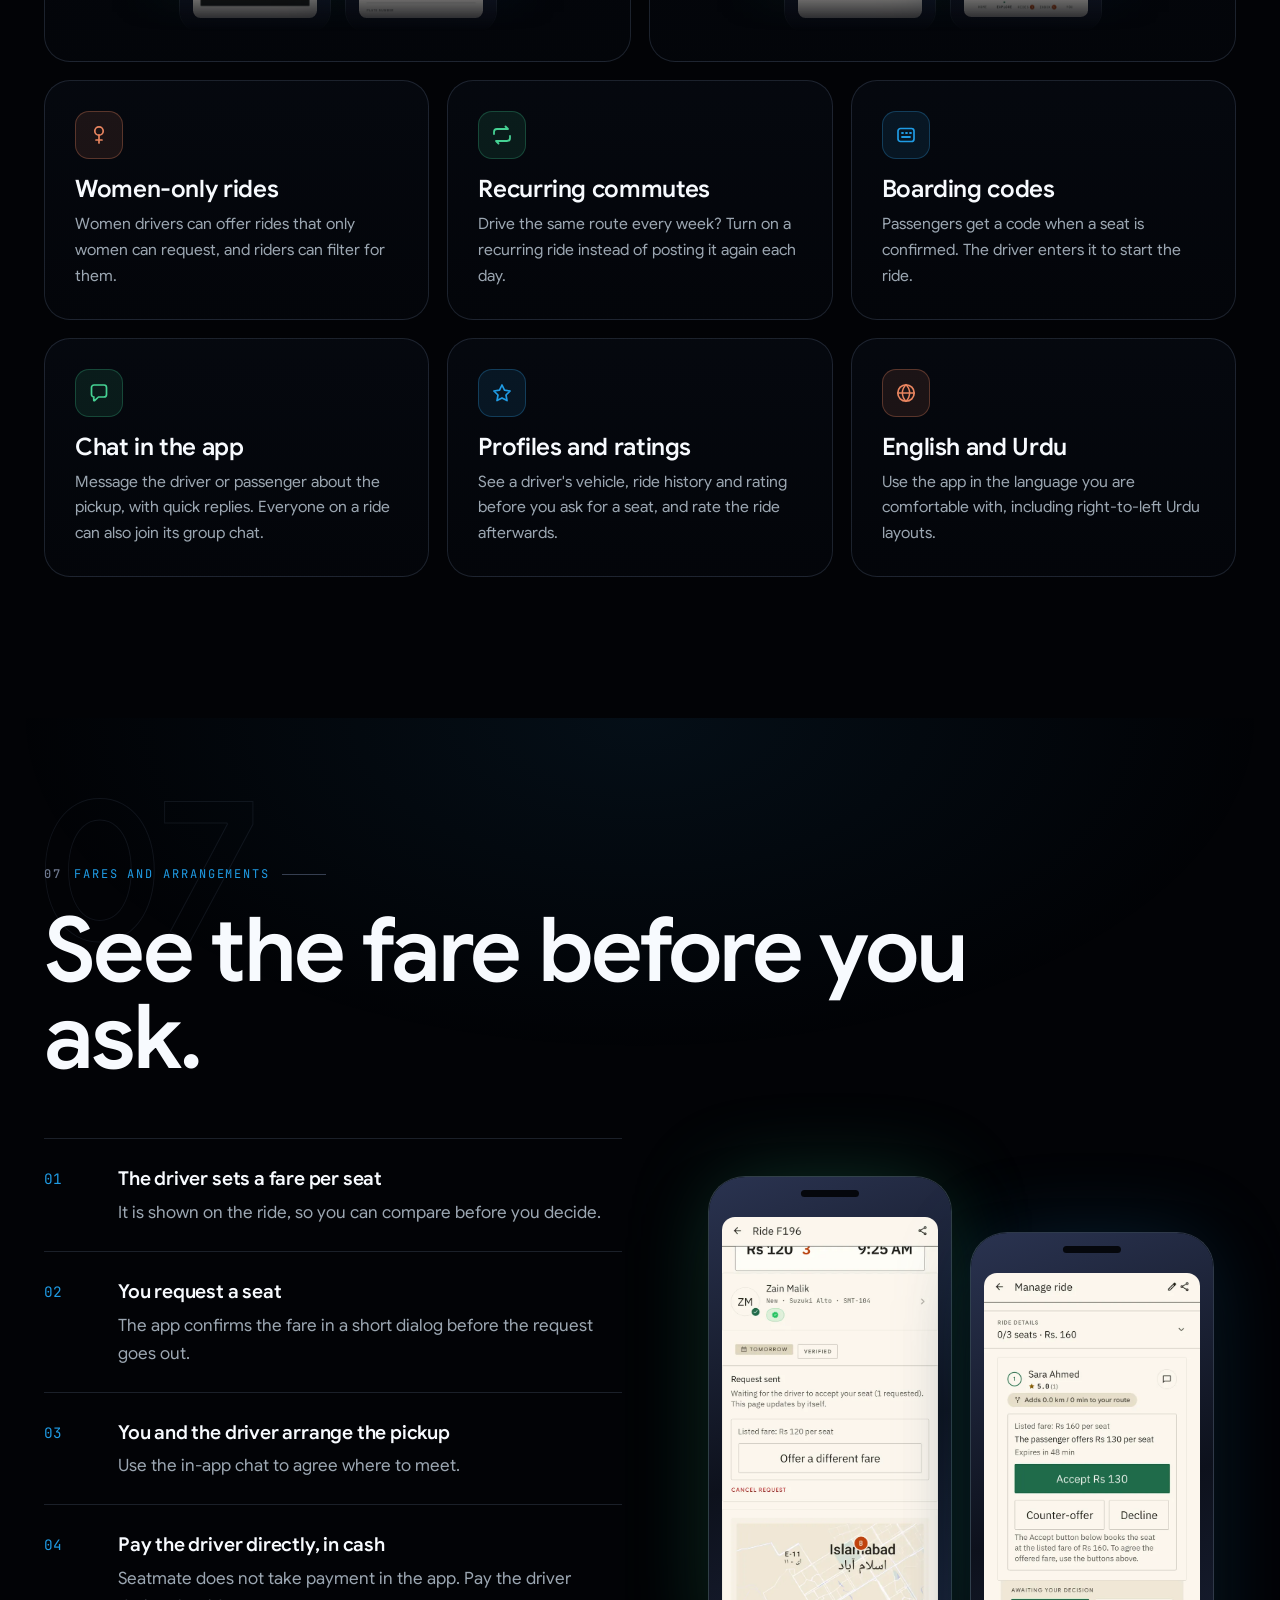
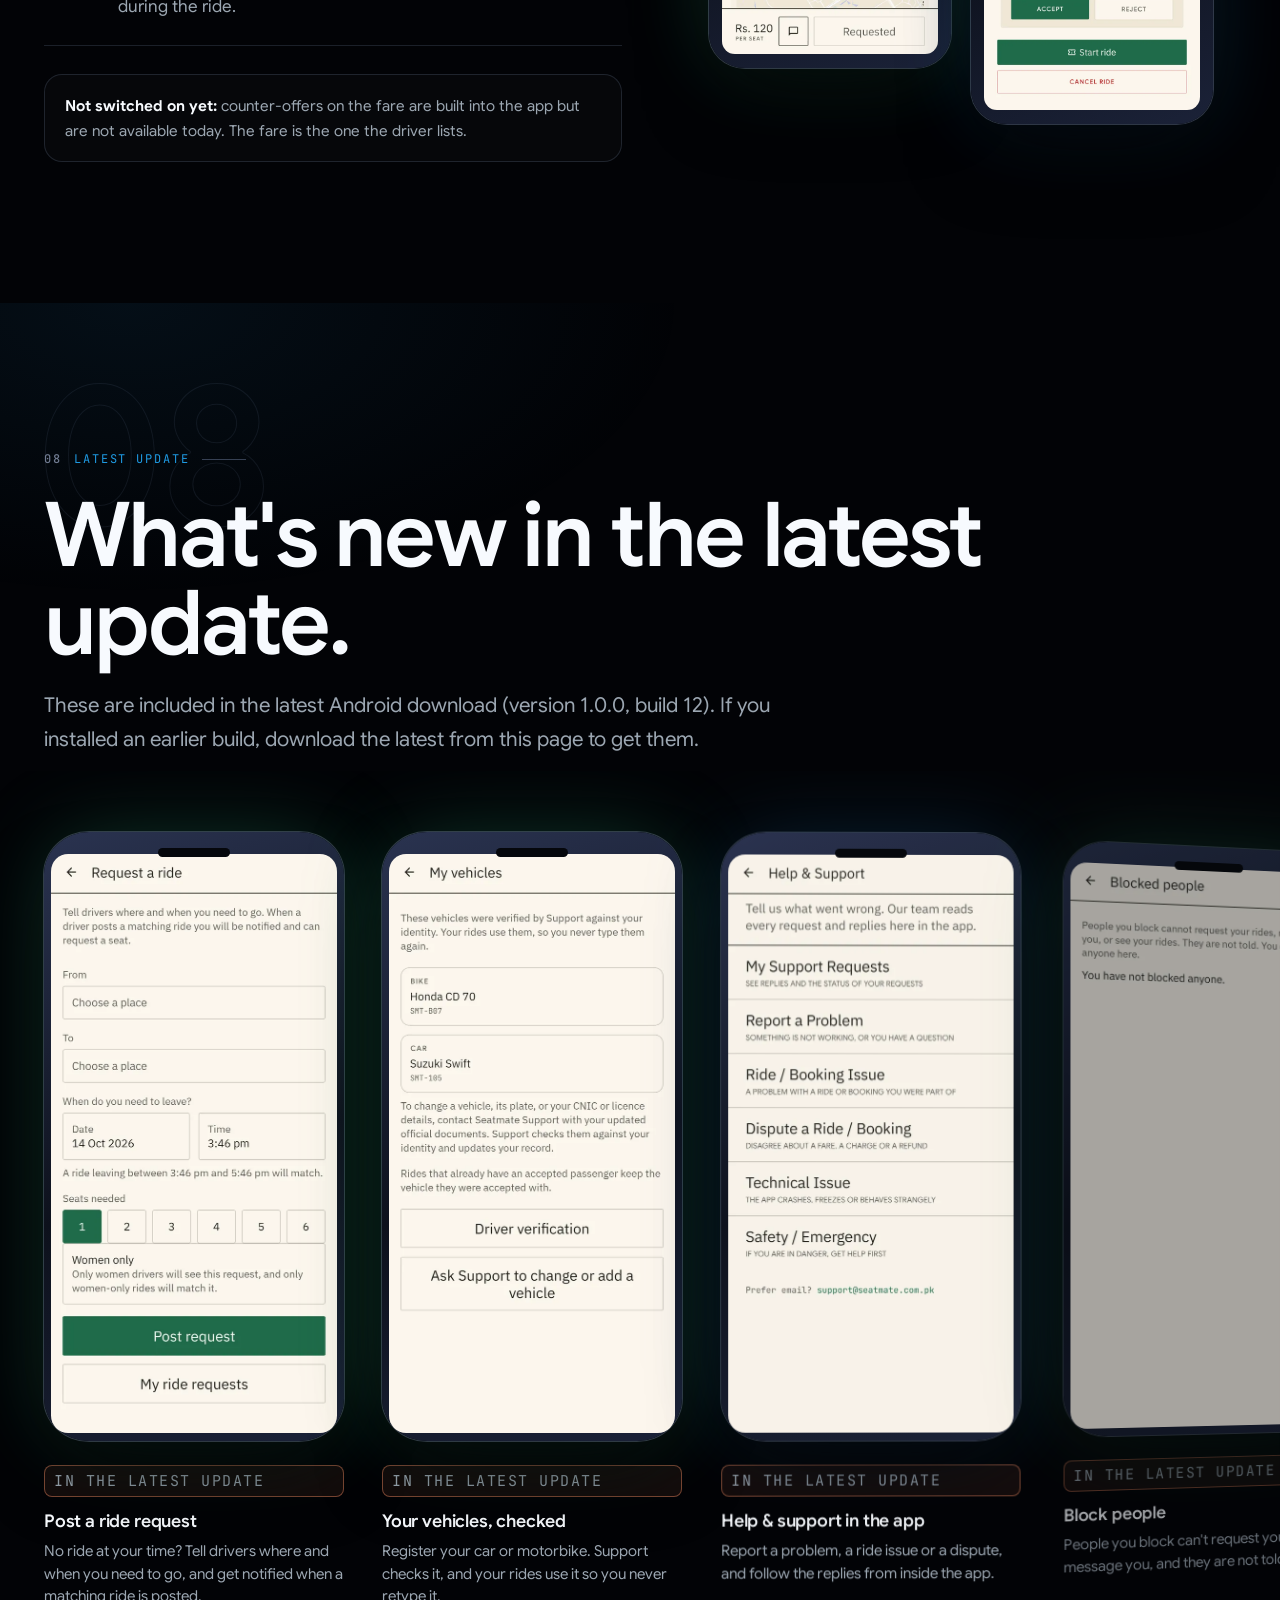
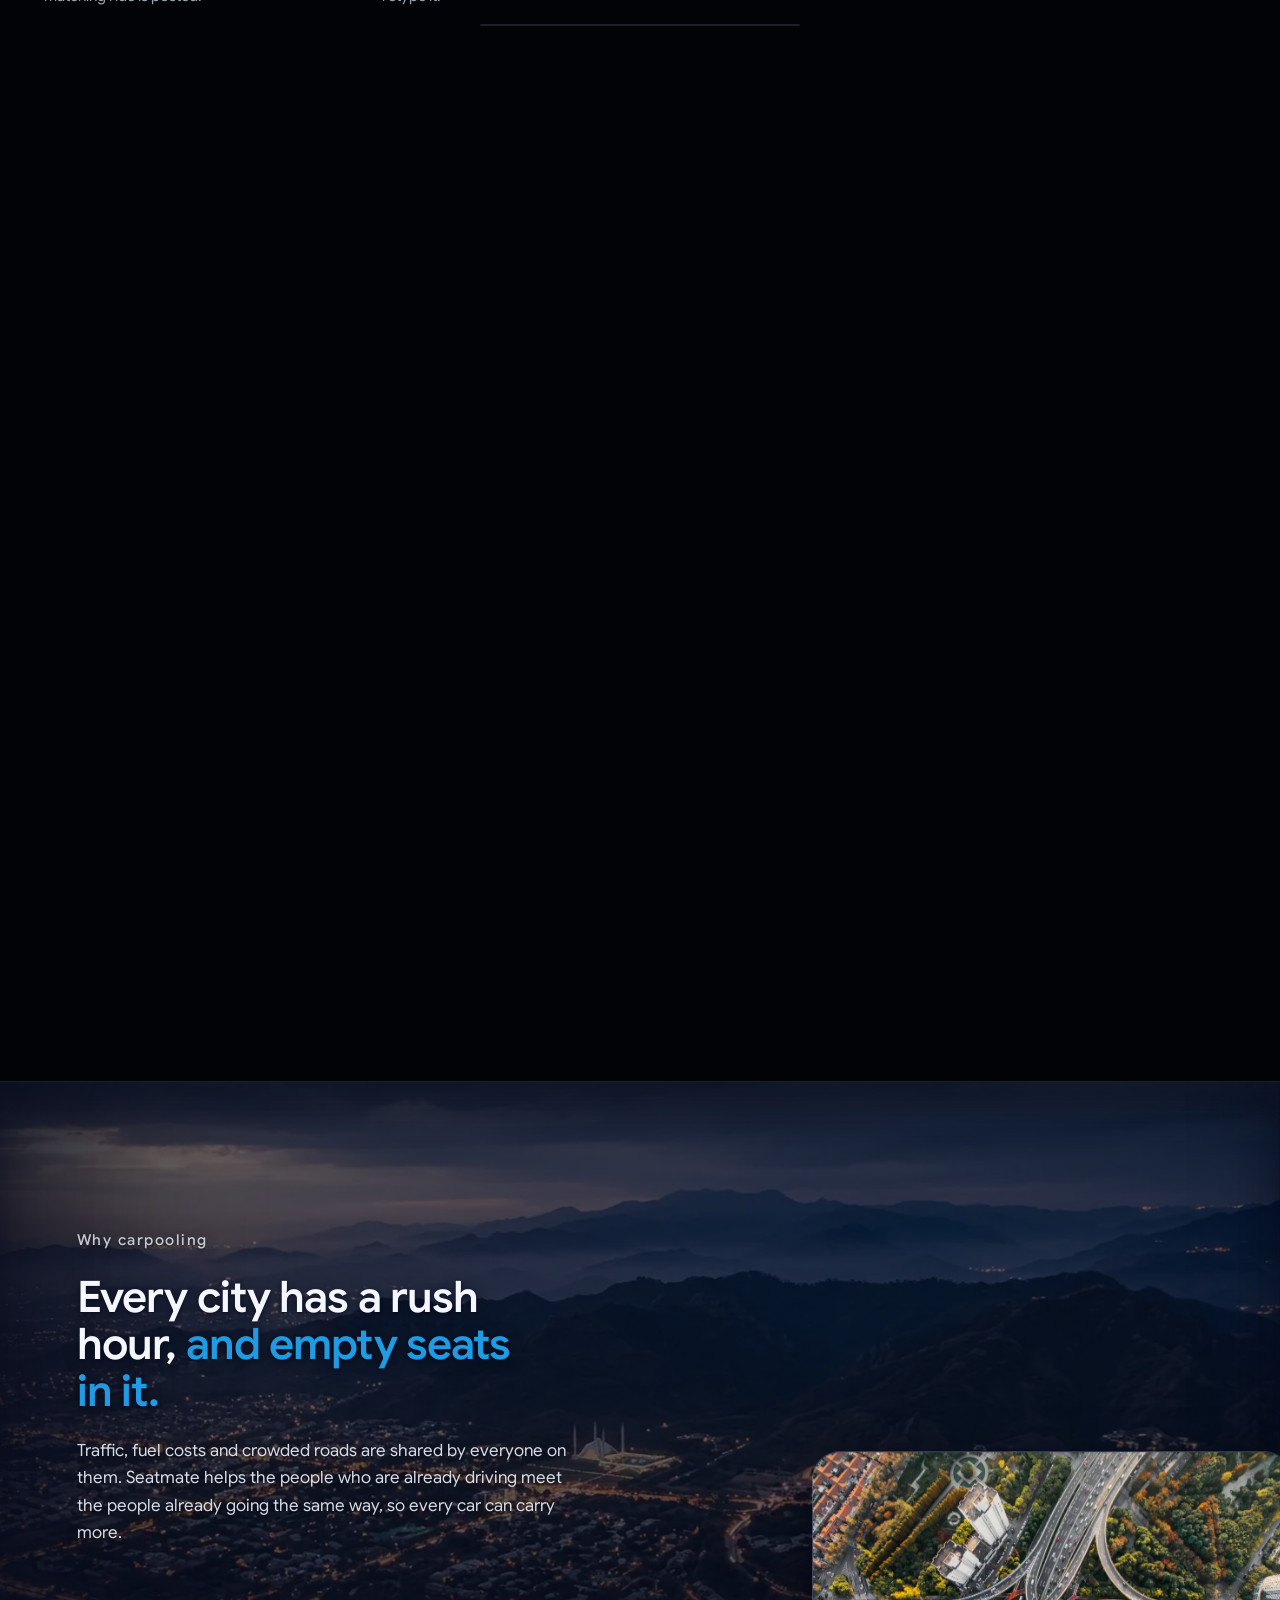
==== commit 0b141cdb: "site: latest-update section reflects vc12 (4 features in the download, fare negotiation not switched" ====
--- a/index.html
+++ b/index.html
@@ -291,7 +291,7 @@
             <li class="reveal"><div><strong>You and the driver arrange the pickup</strong>Use the in-app chat to agree where to meet.</div></li>
             <li class="reveal"><div><strong>Pay the driver directly, in cash</strong>Seatmate does not take payment in the app. Pay the driver during the ride.</div></li>
           </ol>
-          <div class="note-box reveal"><strong>Coming in the next update:</strong> if the listed fare doesn't suit you, make a counter-offer. Up to three offers per request, 60 minutes to answer, cars only, and the agreed fare becomes the fare for that booking.</div>
+          <div class="note-box reveal"><strong>Not switched on yet:</strong> counter-offers on the fare are built into the app but are not available today. The fare is the one the driver lists.</div>
         </div>
         <div class="fare-phones reveal">
           <div class="phone"><div class="screen"><img loading="lazy" src="/img/fare-rider.webp" width="600" height="1217" alt="Passenger side of fare negotiation: Offer a different fare, with the listed fare shown"></div></div>
@@ -305,23 +305,23 @@
   <section class="section story alt next" id="next" aria-labelledby="next-title" style="padding-bottom:40px">
     <div class="container gallery-head">
       <div class="reveal">
-        <span class="section-ghost" aria-hidden="true">08</span><div class="label"><b>08</b> Next update</div>
-        <h2 class="h2 wide" id="next-title">What we're shipping next.</h2>
-        <p class="lead-2">These are built and being rolled out. They are not in the current Android download yet, so you may not see them until the next app update.</p>
+        <span class="section-ghost" aria-hidden="true">08</span><div class="label"><b>08</b> Latest update</div>
+        <h2 class="h2 wide" id="next-title">What's new in the latest update.</h2>
+        <p class="lead-2">These are included in the latest Android download (version 1.0.0, build 12). If you installed an earlier build, download the latest from this page to get them.</p>
       </div>
       <div class="gnav" data-gallery="gal-next"><button type="button" data-dir="prev" aria-label="Previous screens">&larr;</button><button type="button" data-dir="next" aria-label="Next screens">&rarr;</button></div>
     </div>
-    <div class="gallery" id="gal-next" tabindex="0" aria-label="Upcoming features">
+    <div class="gallery" id="gal-next" tabindex="0" aria-label="Latest update features">
       <figure class="shot reveal"><div class="phone"><div class="screen"><img loading="lazy" src="/img/request-ride.webp" width="600" height="1217" alt="Request a ride form: choose where from and to, when, and how many seats"></div></div>
-        <figcaption><span class="badge-next">Next update</span><strong>Post a ride request</strong><span>No ride at your time? Tell drivers where and when you need to go, and get notified when a matching ride is posted.</span></figcaption></figure>
-      <figure class="shot reveal" style="--d:.08s"><div class="phone glow-b"><div class="screen"><img loading="lazy" src="/img/fare-driver.webp" width="600" height="1217" alt="Fare negotiation from the driver's side"></div></div>
-        <figcaption><span class="badge-next">Next update</span><strong>Fare negotiation</strong><span>Offer a different fare, counter-offer and agree a price in the app. Up to three offers per request, 60 minutes to answer, cars only.</span></figcaption></figure>
+        <figcaption><span class="badge-next">In the latest update</span><strong>Post a ride request</strong><span>No ride at your time? Tell drivers where and when you need to go, and get notified when a matching ride is posted.</span></figcaption></figure>
       <figure class="shot reveal" style="--d:.16s"><div class="phone"><div class="screen"><img loading="lazy" src="/img/vehicles.webp" width="600" height="1217" alt="My vehicles: the car and motorbike on your account, checked by Support"></div></div>
-        <figcaption><span class="badge-next">Next update</span><strong>Your vehicles, checked</strong><span>Register your car or motorbike. Support checks it, and your rides use it so you never retype it.</span></figcaption></figure>
+        <figcaption><span class="badge-next">In the latest update</span><strong>Your vehicles, checked</strong><span>Register your car or motorbike. Support checks it, and your rides use it so you never retype it.</span></figcaption></figure>
       <figure class="shot reveal" style="--d:.24s"><div class="phone glow-b"><div class="screen"><img loading="lazy" src="/img/support.webp" width="600" height="1217" alt="Help and Support: report a problem, ride or booking issue, dispute, technical issue, safety"></div></div>
-        <figcaption><span class="badge-next">Next update</span><strong>Help &amp; support in the app</strong><span>Report a problem, a ride issue or a dispute, and follow the replies from inside the app.</span></figcaption></figure>
+        <figcaption><span class="badge-next">In the latest update</span><strong>Help &amp; support in the app</strong><span>Report a problem, a ride issue or a dispute, and follow the replies from inside the app.</span></figcaption></figure>
       <figure class="shot reveal" style="--d:.32s"><div class="phone"><div class="screen"><img loading="lazy" src="/img/blocked.webp" width="600" height="1217" alt="Blocked people: people you block cannot request your rides or message you"></div></div>
-        <figcaption><span class="badge-next">Next update</span><strong>Block people</strong><span>People you block can't request your rides or message you, and they are not told.</span></figcaption></figure>
+        <figcaption><span class="badge-next">In the latest update</span><strong>Block people</strong><span>People you block can't request your rides or message you, and they are not told.</span></figcaption></figure>
+      <figure class="shot reveal" style="--d:.32s"><div class="phone glow-b"><div class="screen"><img loading="lazy" src="/img/fare-driver.webp" width="600" height="1217" alt="Fare negotiation from the driver's side"></div></div>
+        <figcaption><span class="badge-next">Not switched on yet</span><strong>Fare negotiation</strong><span>The screens are in the app, but fare negotiation is not switched on yet. For now the fare is the one the driver lists. When it is switched on: up to three offers per request, 60 minutes to answer, cars only.</span></figcaption></figure>
     </div>
   </section>
 
@@ -354,7 +354,7 @@
           <div class="trust reveal" style="--d:.12s"><span class="ico b"><svg aria-hidden="true"><use href="#i-key"/></svg></span><div><h3>Boarding codes</h3><p>The driver starts the ride with your code, which confirms you boarded the right car.</p></div></div>
           <div class="trust reveal" style="--d:.18s"><span class="ico"><svg aria-hidden="true"><use href="#i-pin"/></svg></span><div><h3>Emergency contact and a private location link</h3><p>Add someone you trust. During a ride you can let them follow where you are through a private link that expires when the ride ends. It is best-effort: it depends on your phone, battery and signal.</p></div></div>
           <div class="trust reveal" style="--d:.24s"><span class="ico b"><svg aria-hidden="true"><use href="#i-flag"/></svg></span><div><h3>Report a problem</h3><p>Report a ride or a person from inside the app, or write to <a href="mailto:support@seatmate.com.pk">support@seatmate.com.pk</a>.</p></div></div>
-          <div class="trust reveal" style="--d:.3s"><span class="ico w"><svg aria-hidden="true"><use href="#i-block"/></svg></span><div><h3>Safety centre and blocking <span class="badge-next" style="margin:0 0 0 8px">Next update</span></h3><p>A safety screen with a one-tap call to the police, the option to block people, and vehicles checked by Support.</p></div></div>
+          <div class="trust reveal" style="--d:.3s"><span class="ico w"><svg aria-hidden="true"><use href="#i-block"/></svg></span><div><h3>Safety centre and blocking <span class="badge-next" style="margin:0 0 0 8px">In the latest update</span></h3><p>A safety screen with a one-tap call to the police, the option to block people, and vehicles checked by Support.</p></div></div>
         </div>
         <div class="safety-phones reveal">
           <div class="phone"><div class="screen"><img loading="lazy" src="/img/emergency.webp" width="600" height="1217" alt="Emergency contact screen: choose who to share a private location link with during a ride"></div></div>
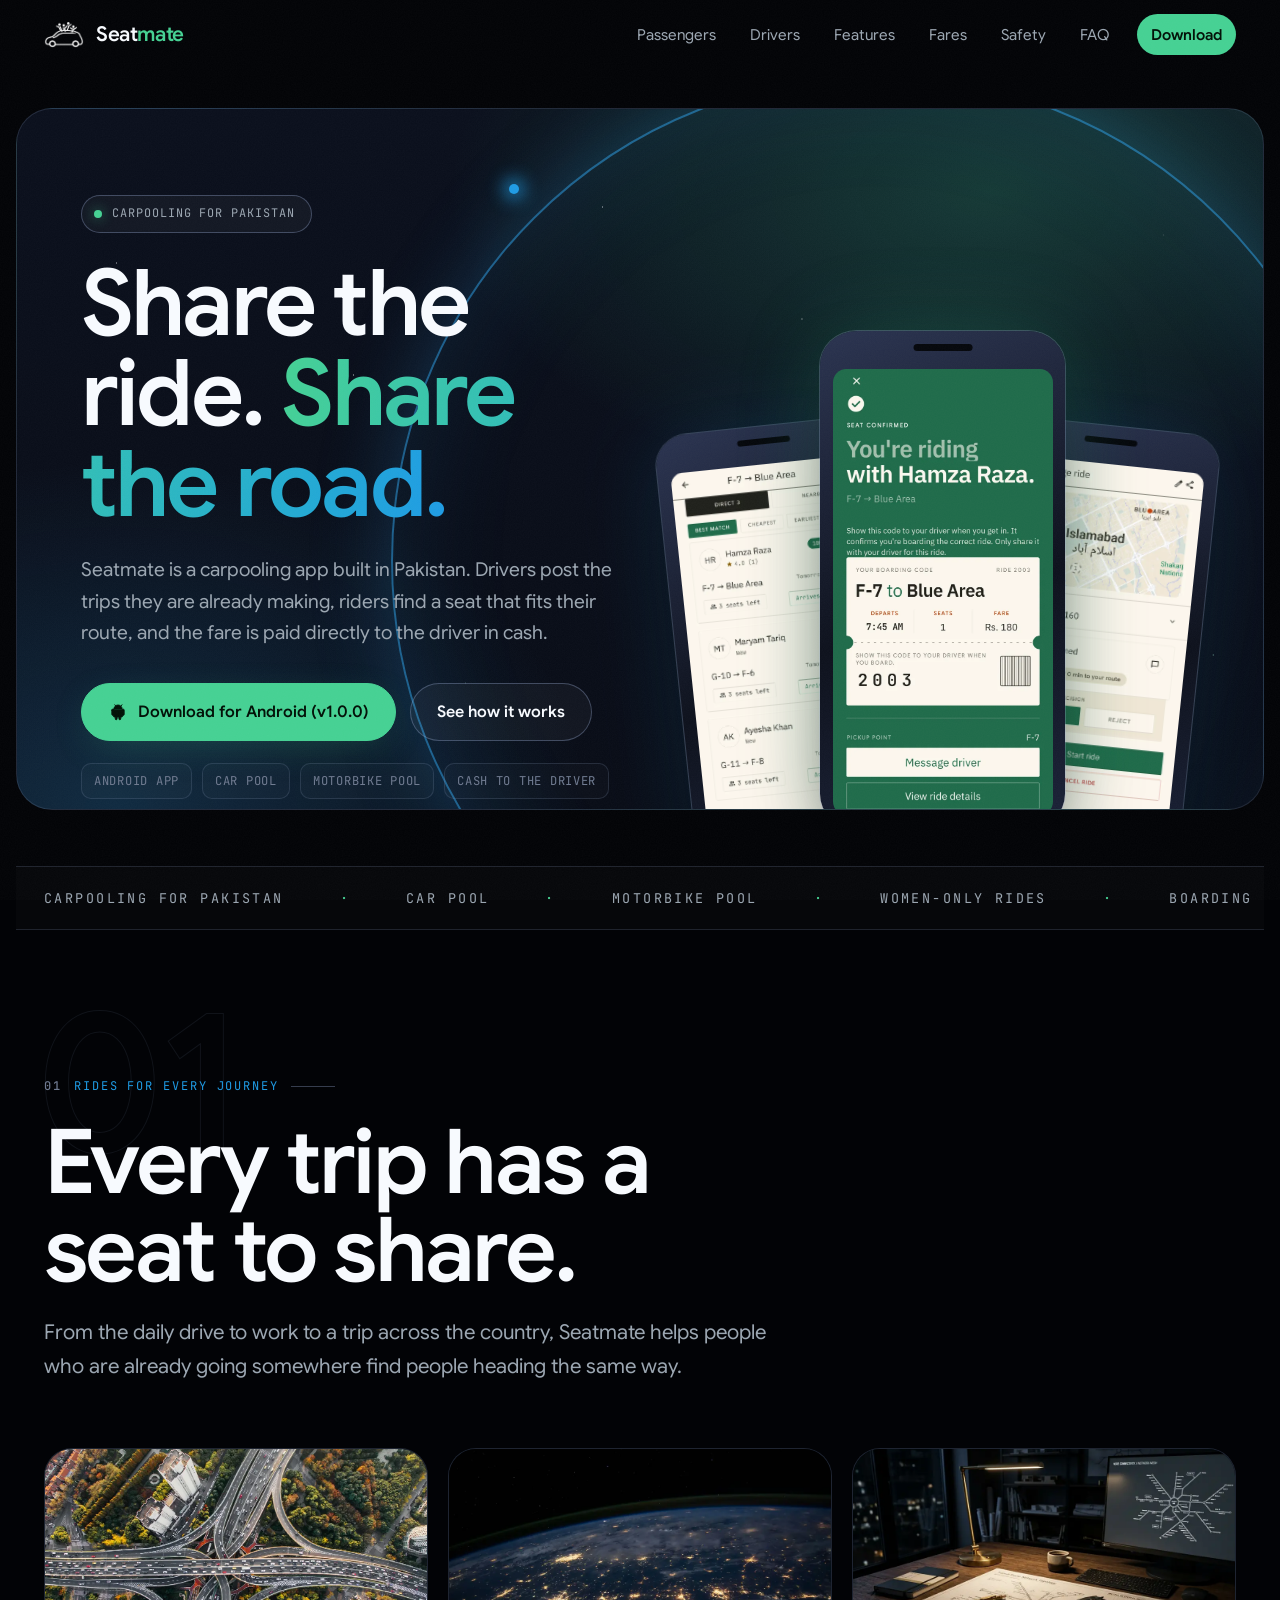
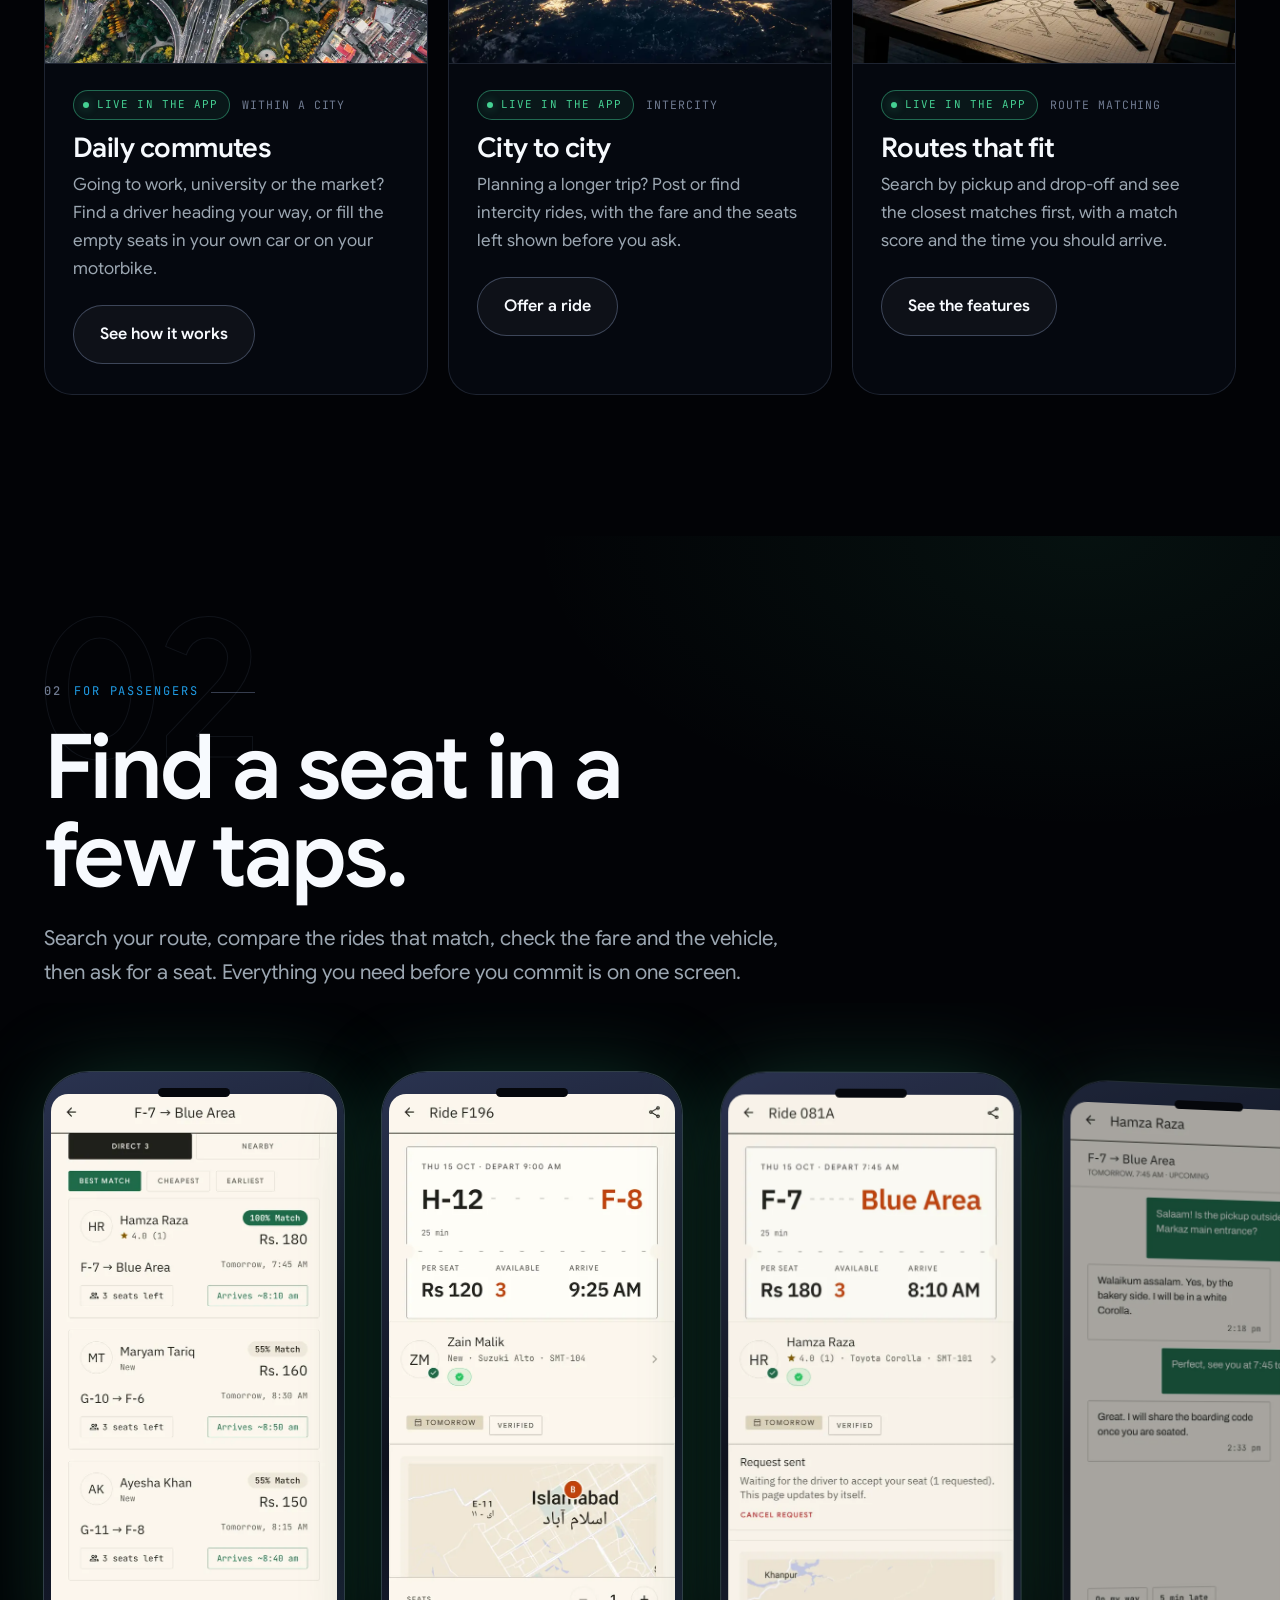
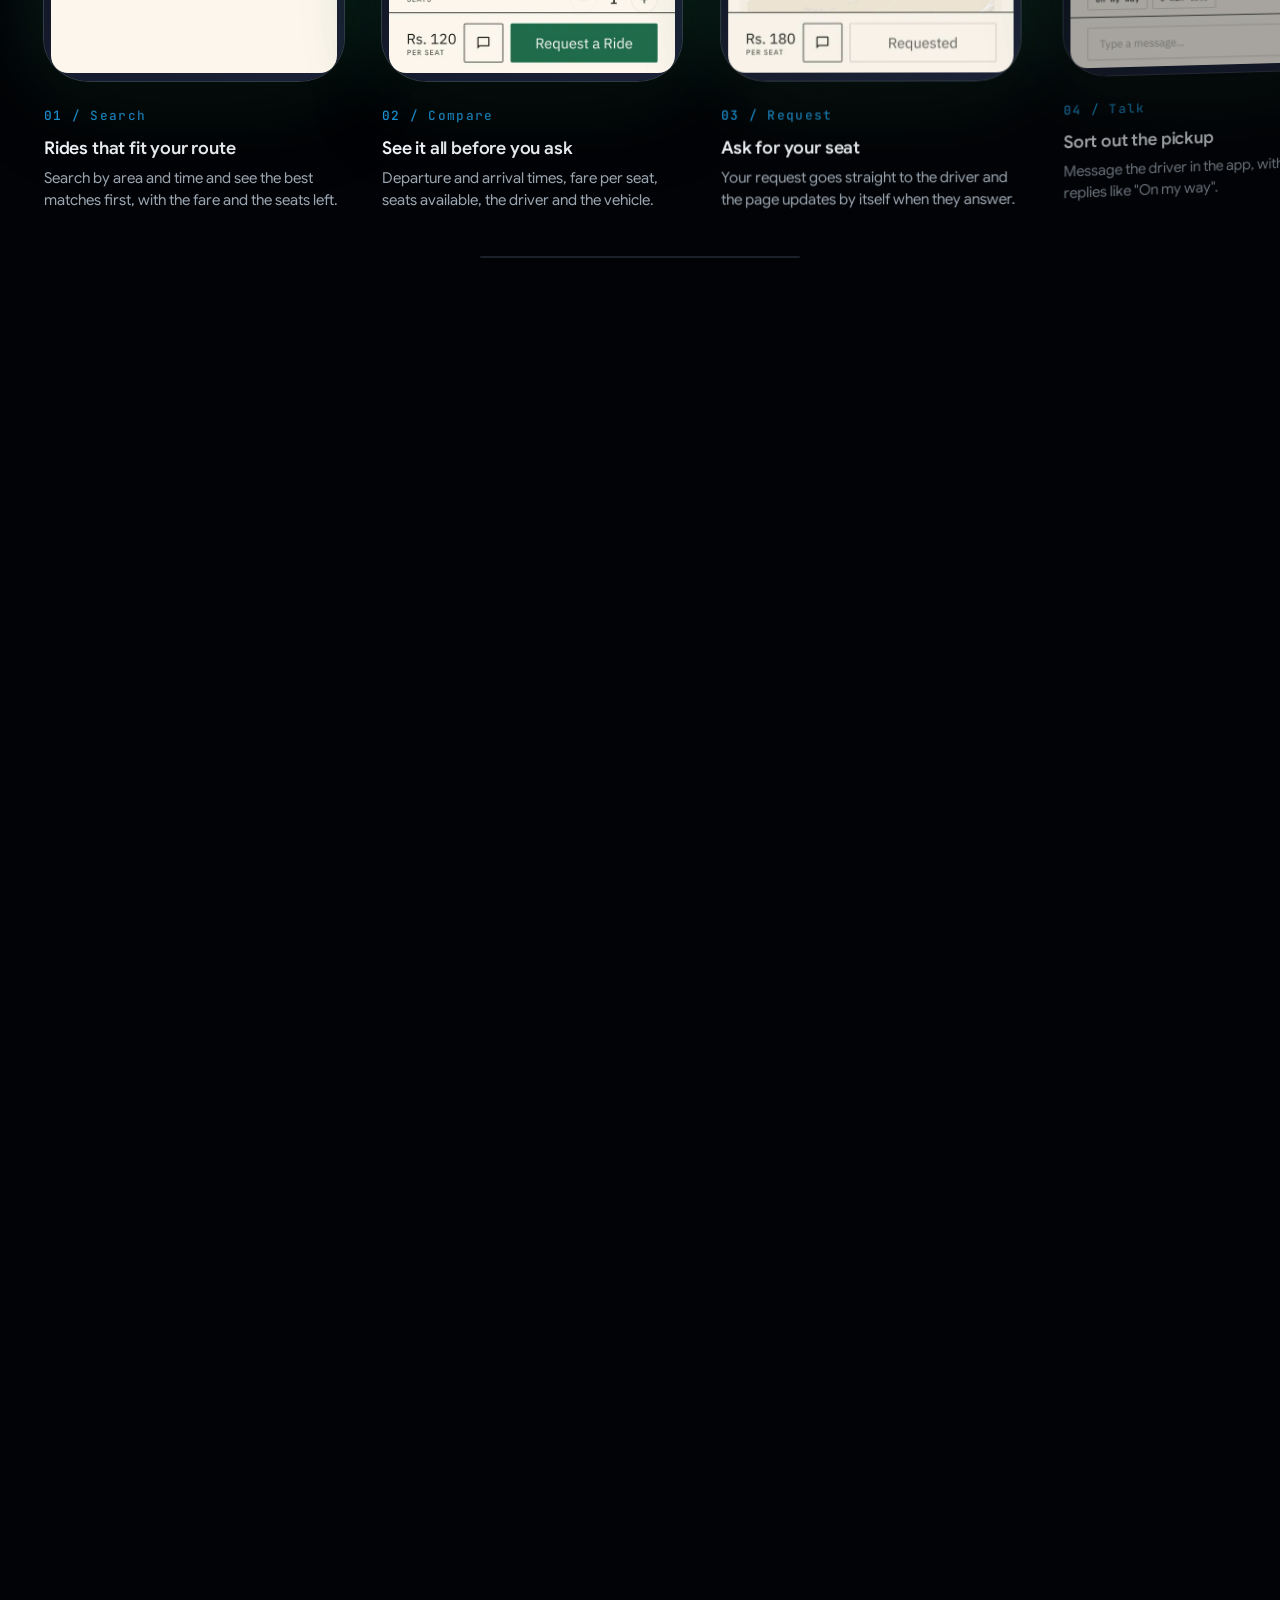
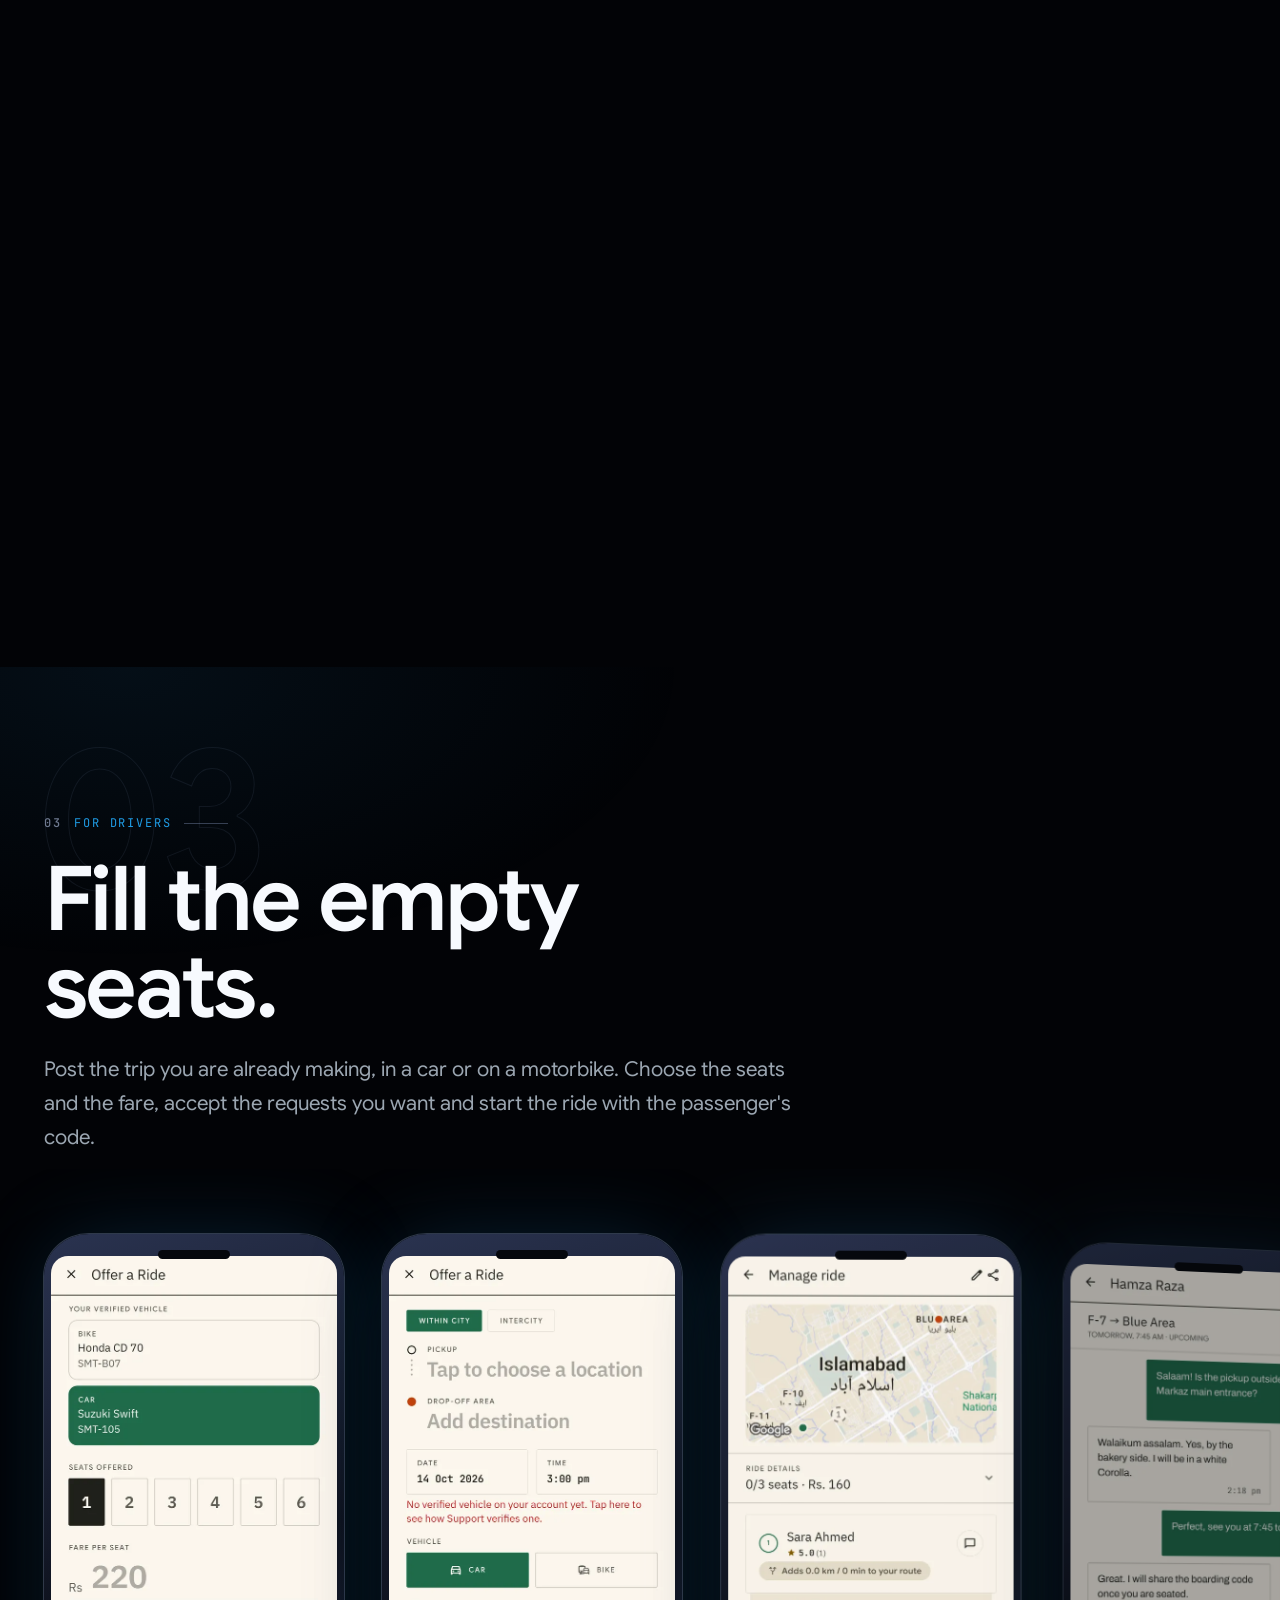
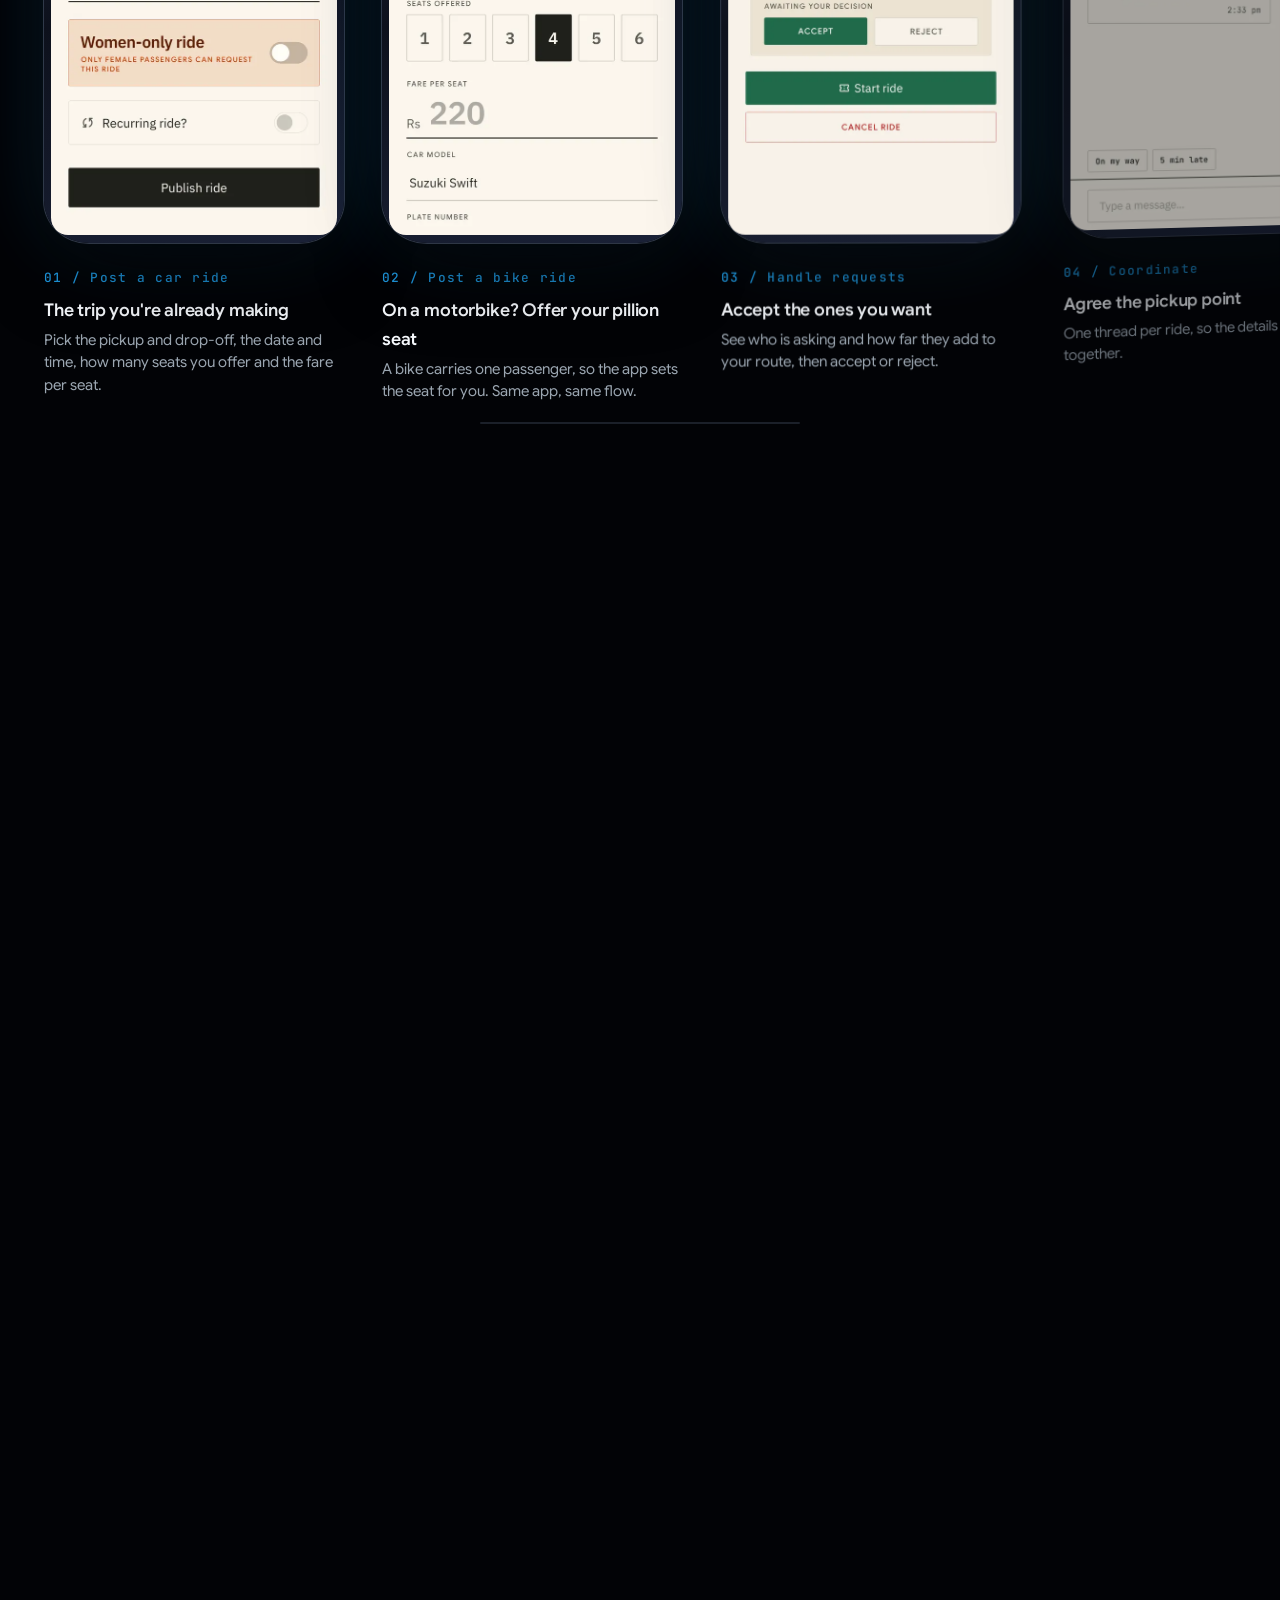
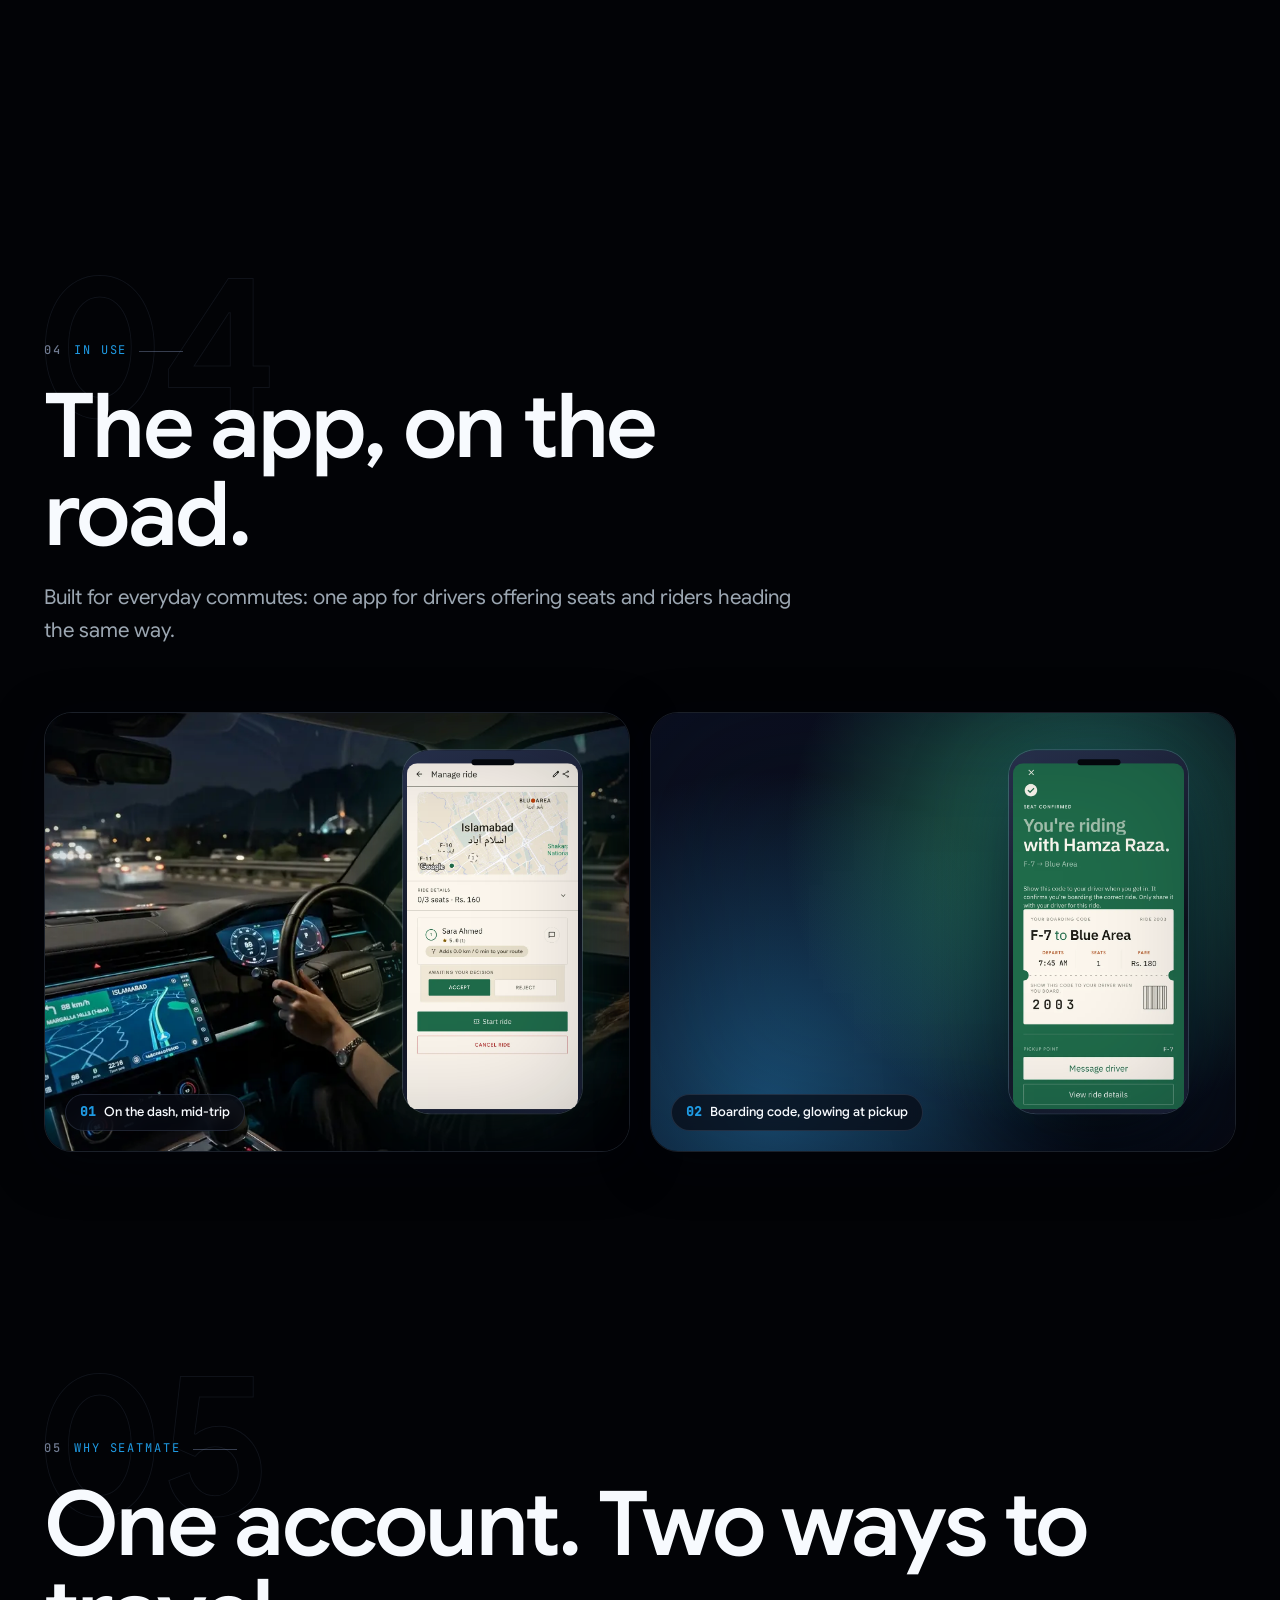
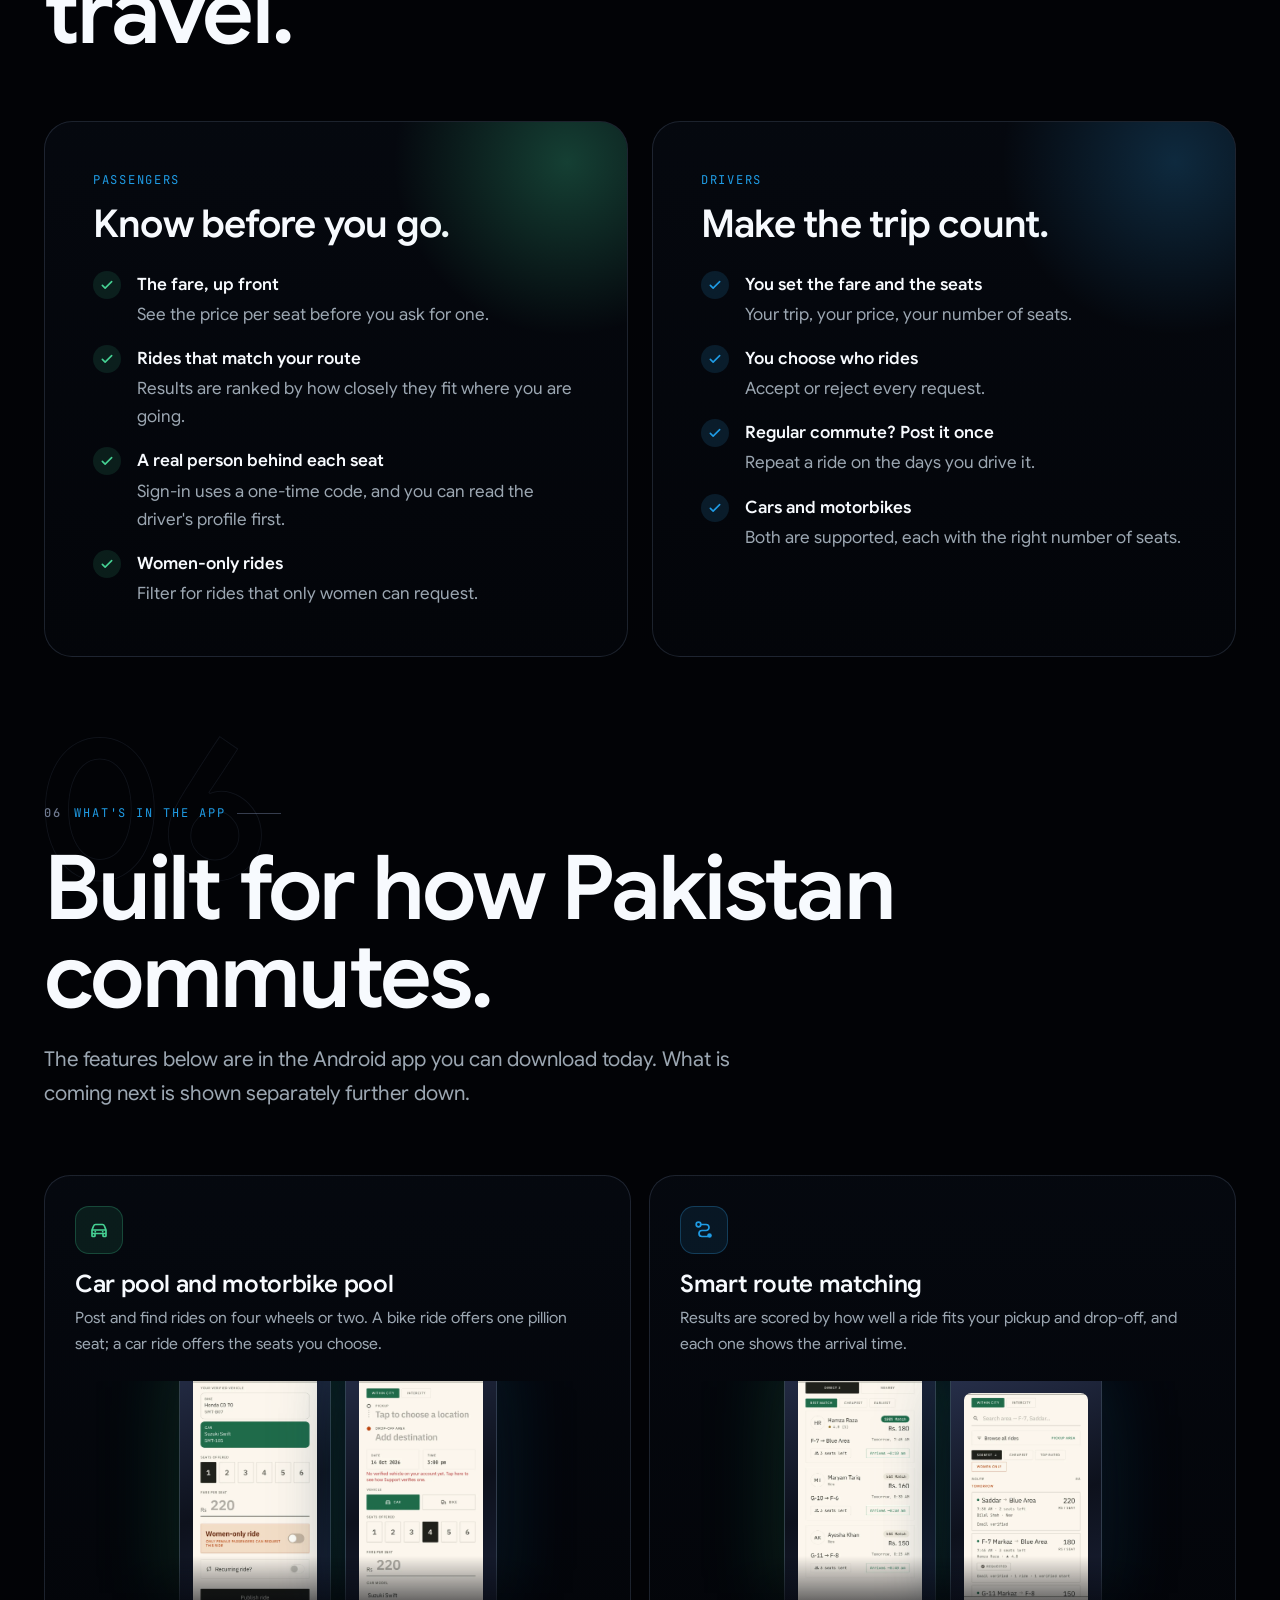
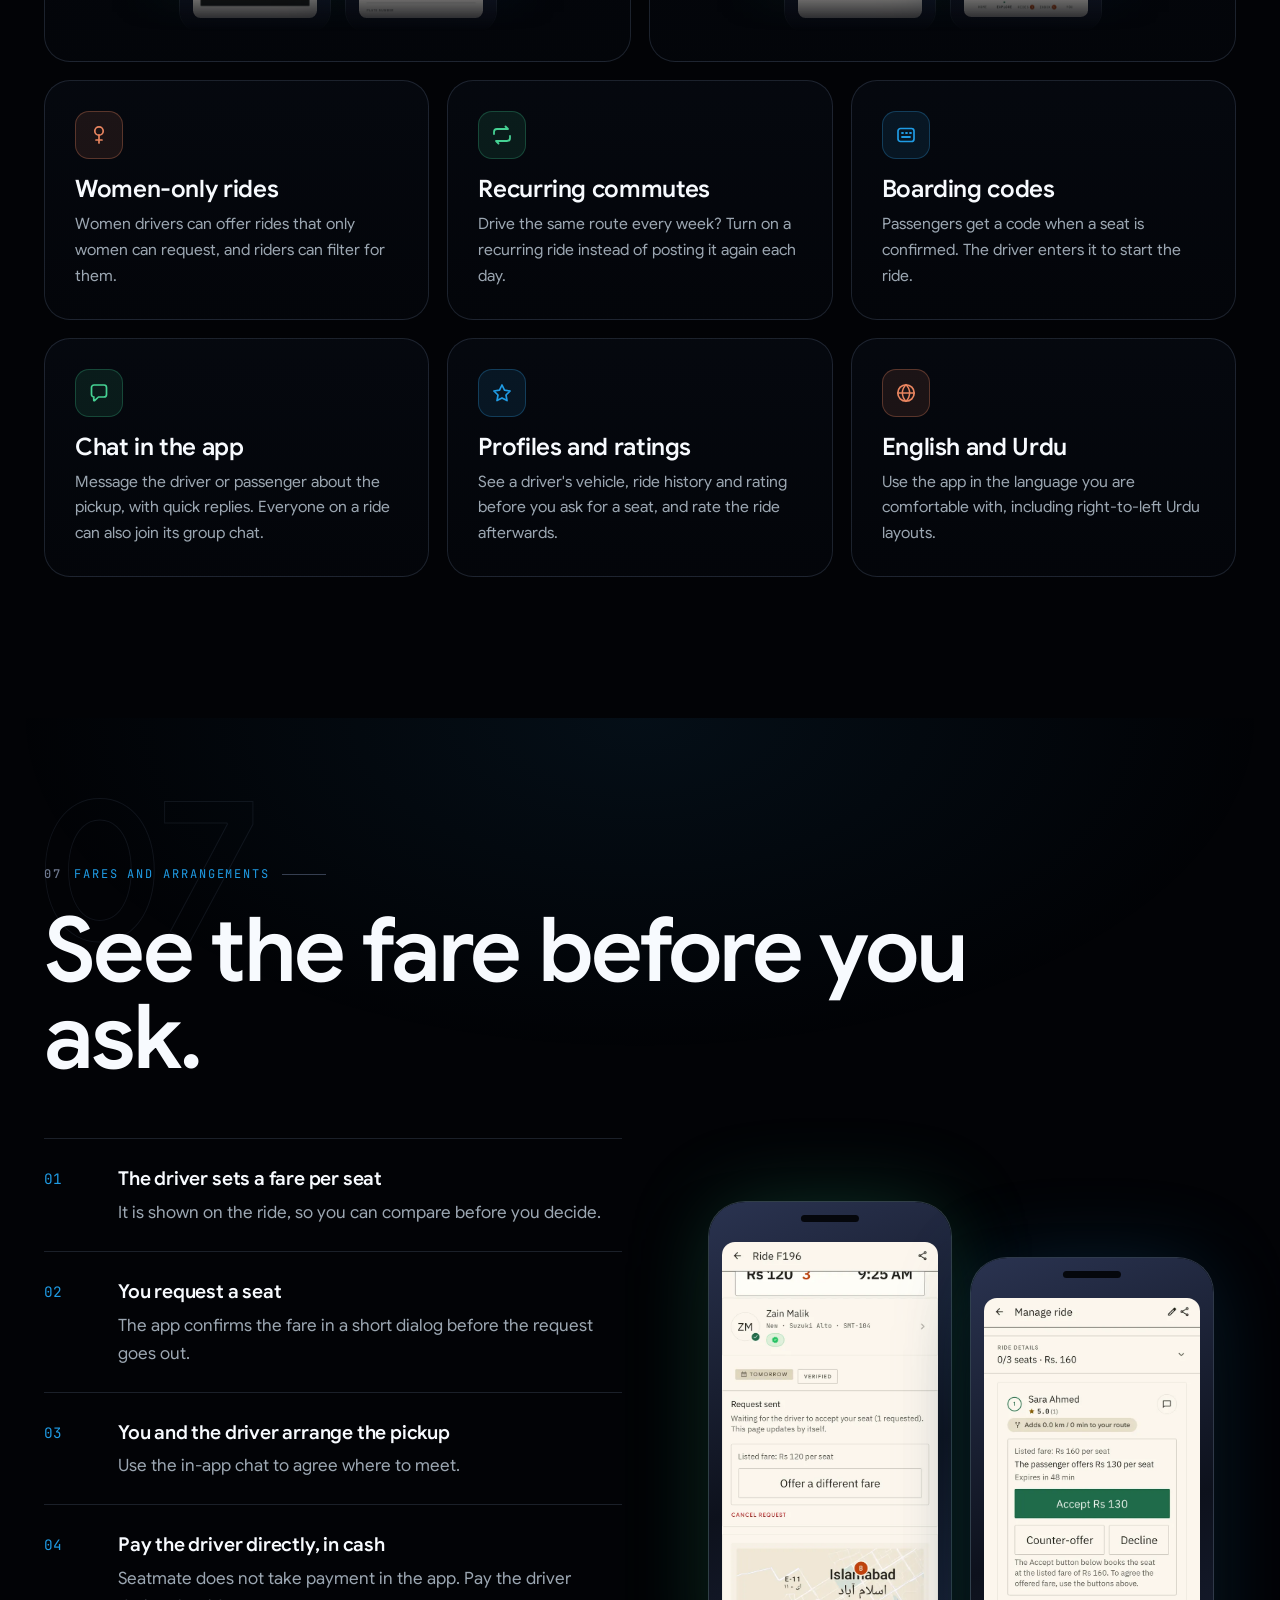
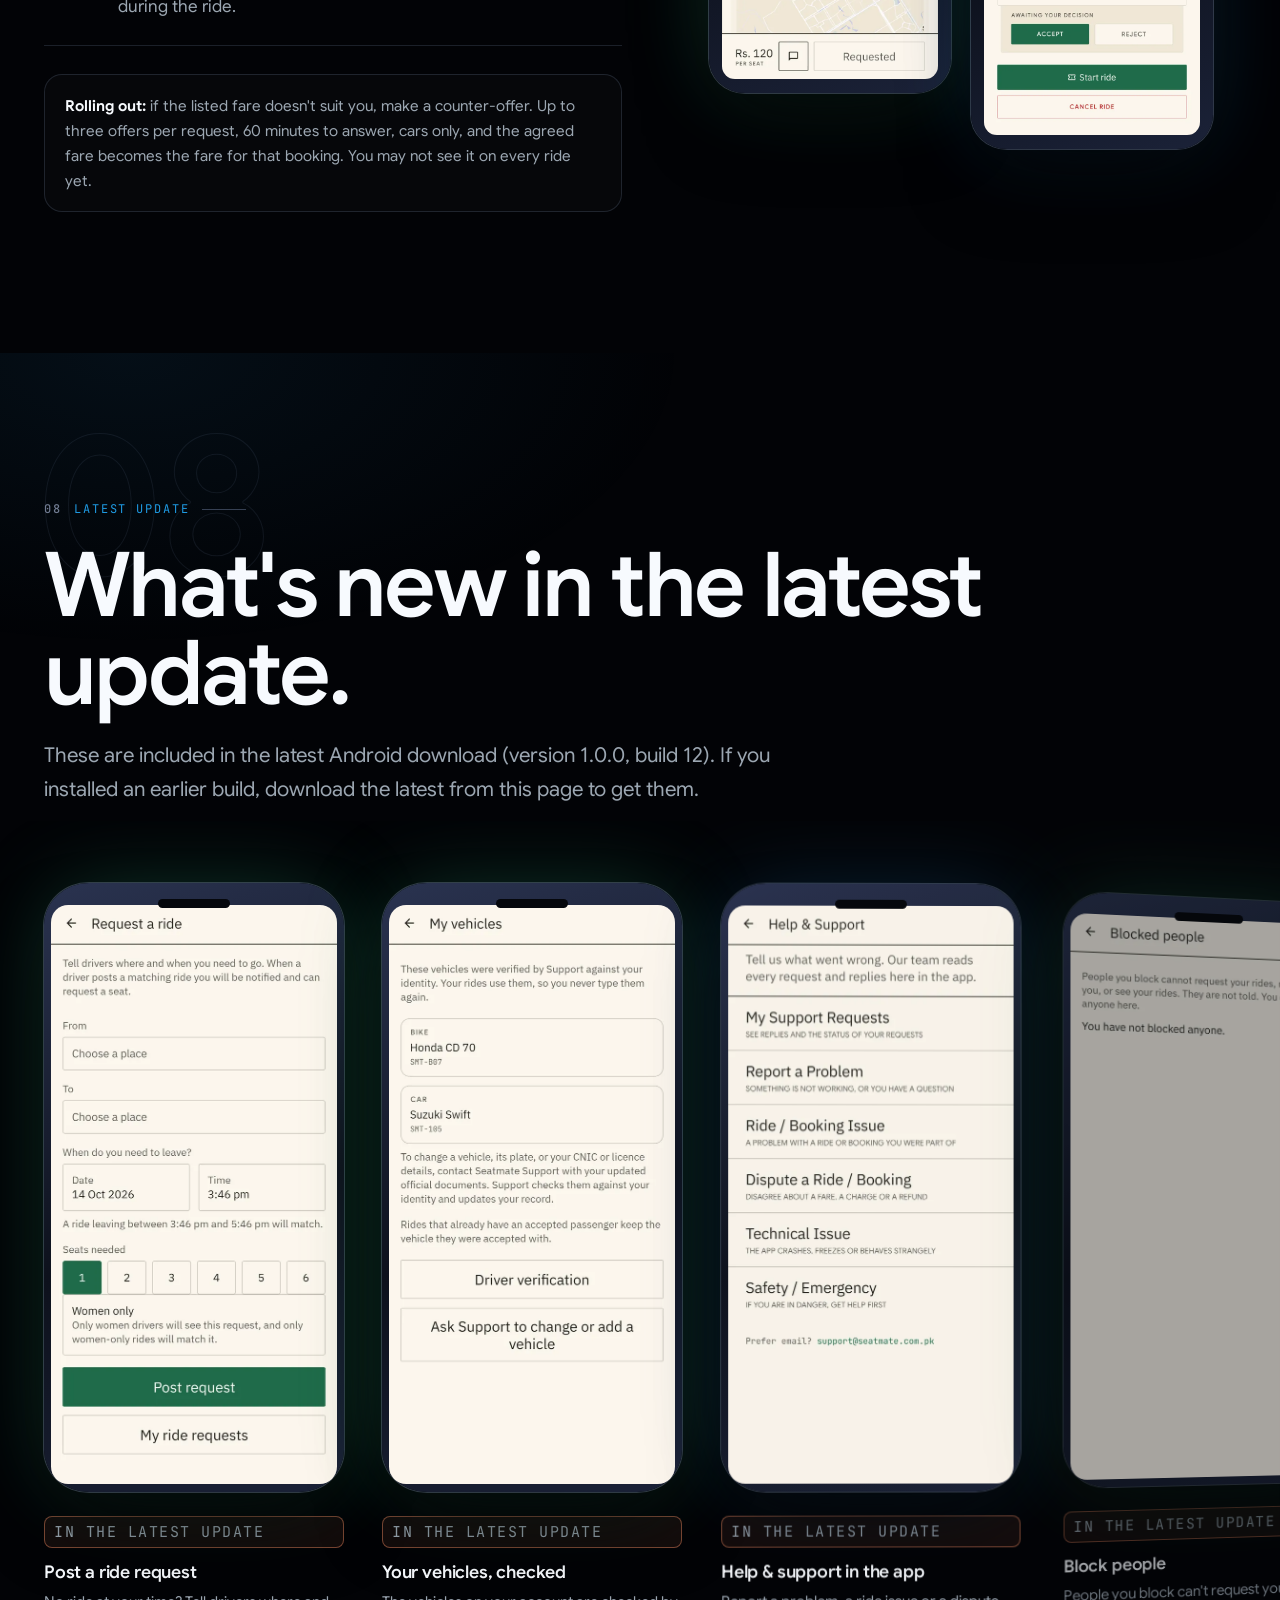
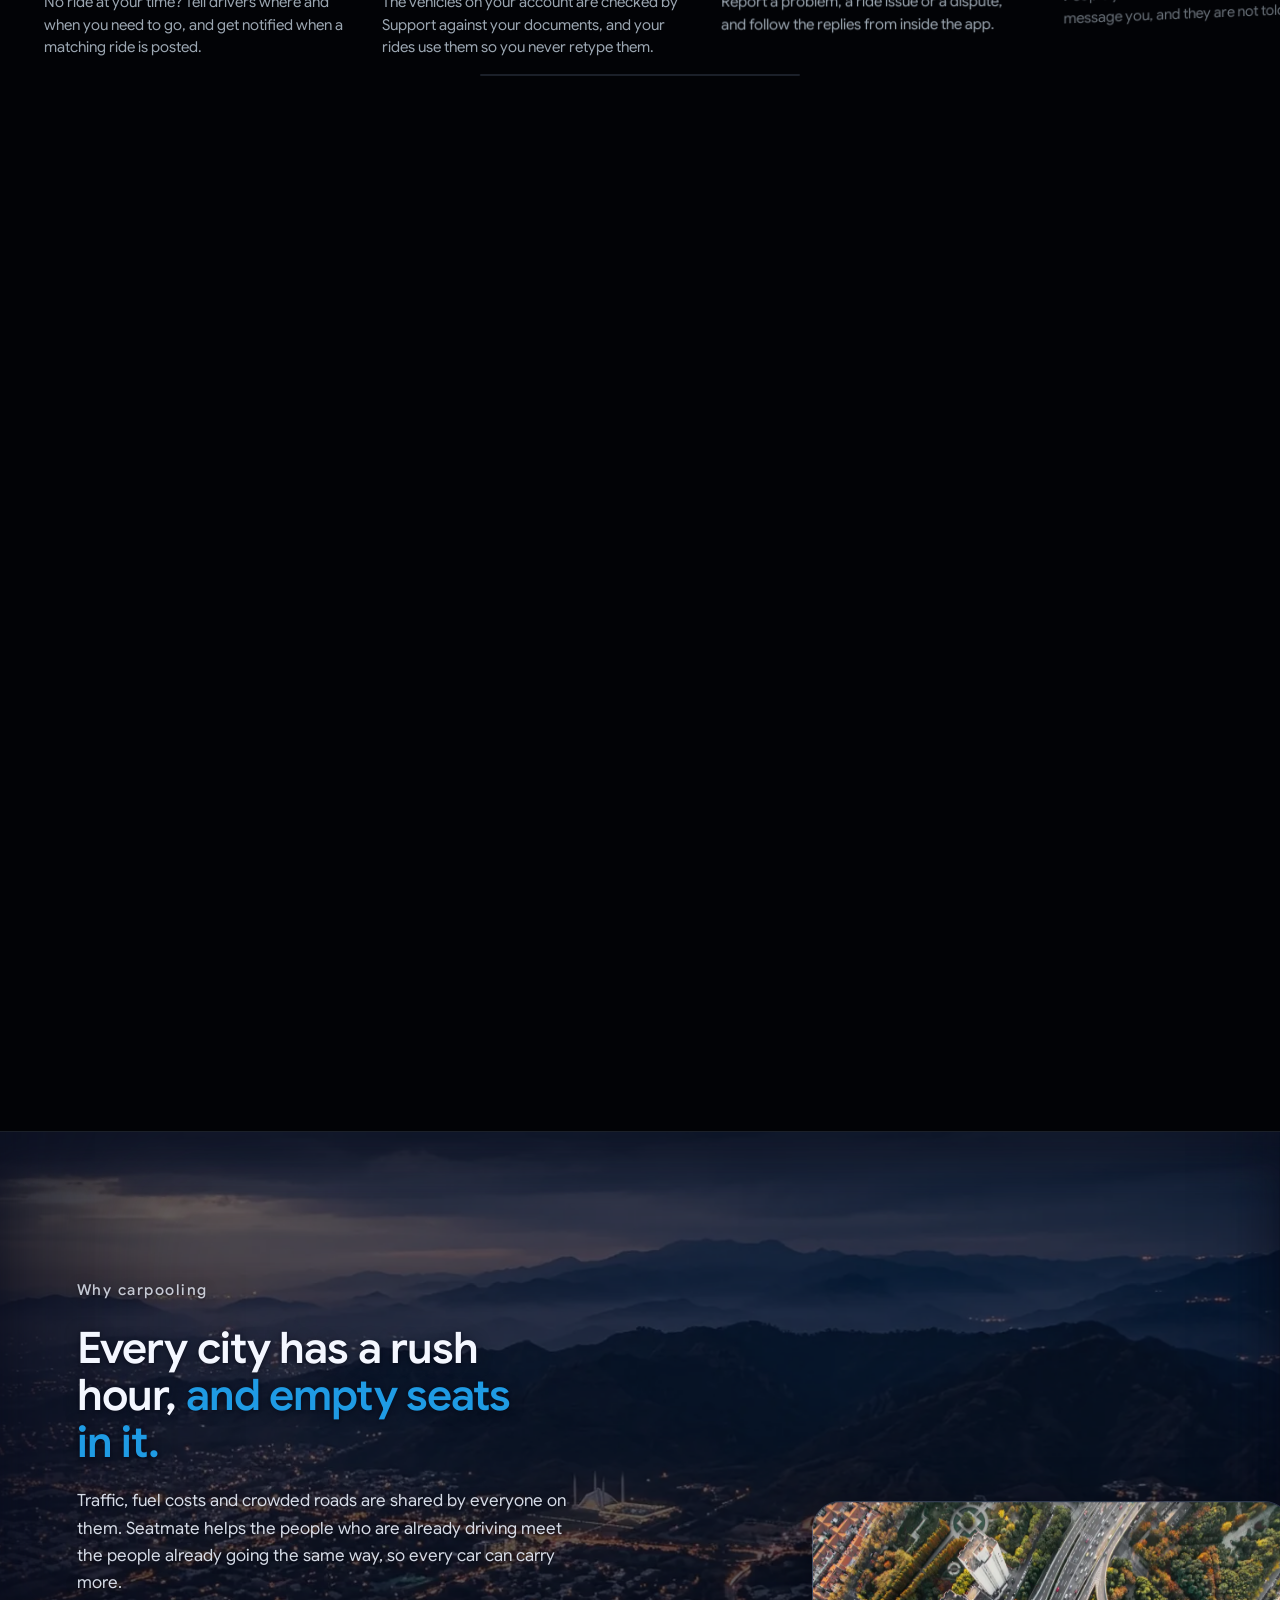
==== commit 1a43913d: "site: fare negotiation shown as rolling out (not asserted active or off); vehicles wording matches t" ====
--- a/index.html
+++ b/index.html
@@ -291,7 +291,7 @@
             <li class="reveal"><div><strong>You and the driver arrange the pickup</strong>Use the in-app chat to agree where to meet.</div></li>
             <li class="reveal"><div><strong>Pay the driver directly, in cash</strong>Seatmate does not take payment in the app. Pay the driver during the ride.</div></li>
           </ol>
-          <div class="note-box reveal"><strong>Not switched on yet:</strong> counter-offers on the fare are built into the app but are not available today. The fare is the one the driver lists.</div>
+          <div class="note-box reveal"><strong>Rolling out:</strong> if the listed fare doesn't suit you, make a counter-offer. Up to three offers per request, 60 minutes to answer, cars only, and the agreed fare becomes the fare for that booking. You may not see it on every ride yet.</div>
         </div>
         <div class="fare-phones reveal">
           <div class="phone"><div class="screen"><img loading="lazy" src="/img/fare-rider.webp" width="600" height="1217" alt="Passenger side of fare negotiation: Offer a different fare, with the listed fare shown"></div></div>
@@ -315,13 +315,13 @@
       <figure class="shot reveal"><div class="phone"><div class="screen"><img loading="lazy" src="/img/request-ride.webp" width="600" height="1217" alt="Request a ride form: choose where from and to, when, and how many seats"></div></div>
         <figcaption><span class="badge-next">In the latest update</span><strong>Post a ride request</strong><span>No ride at your time? Tell drivers where and when you need to go, and get notified when a matching ride is posted.</span></figcaption></figure>
       <figure class="shot reveal" style="--d:.16s"><div class="phone"><div class="screen"><img loading="lazy" src="/img/vehicles.webp" width="600" height="1217" alt="My vehicles: the car and motorbike on your account, checked by Support"></div></div>
-        <figcaption><span class="badge-next">In the latest update</span><strong>Your vehicles, checked</strong><span>Register your car or motorbike. Support checks it, and your rides use it so you never retype it.</span></figcaption></figure>
+        <figcaption><span class="badge-next">In the latest update</span><strong>Your vehicles, checked</strong><span>The vehicles on your account are checked by Support against your documents, and your rides use them so you never retype them.</span></figcaption></figure>
       <figure class="shot reveal" style="--d:.24s"><div class="phone glow-b"><div class="screen"><img loading="lazy" src="/img/support.webp" width="600" height="1217" alt="Help and Support: report a problem, ride or booking issue, dispute, technical issue, safety"></div></div>
         <figcaption><span class="badge-next">In the latest update</span><strong>Help &amp; support in the app</strong><span>Report a problem, a ride issue or a dispute, and follow the replies from inside the app.</span></figcaption></figure>
       <figure class="shot reveal" style="--d:.32s"><div class="phone"><div class="screen"><img loading="lazy" src="/img/blocked.webp" width="600" height="1217" alt="Blocked people: people you block cannot request your rides or message you"></div></div>
         <figcaption><span class="badge-next">In the latest update</span><strong>Block people</strong><span>People you block can't request your rides or message you, and they are not told.</span></figcaption></figure>
       <figure class="shot reveal" style="--d:.32s"><div class="phone glow-b"><div class="screen"><img loading="lazy" src="/img/fare-driver.webp" width="600" height="1217" alt="Fare negotiation from the driver's side"></div></div>
-        <figcaption><span class="badge-next">Not switched on yet</span><strong>Fare negotiation</strong><span>The screens are in the app, but fare negotiation is not switched on yet. For now the fare is the one the driver lists. When it is switched on: up to three offers per request, 60 minutes to answer, cars only.</span></figcaption></figure>
+        <figcaption><span class="badge-next">Rolling out</span><strong>Fare negotiation</strong><span>Offer a different fare, counter-offer and agree a price in the app. Up to three offers per request, 60 minutes to answer, cars only. It is built into the app and is rolling out, so you may not see it on every ride yet.</span></figcaption></figure>
     </div>
   </section>
 
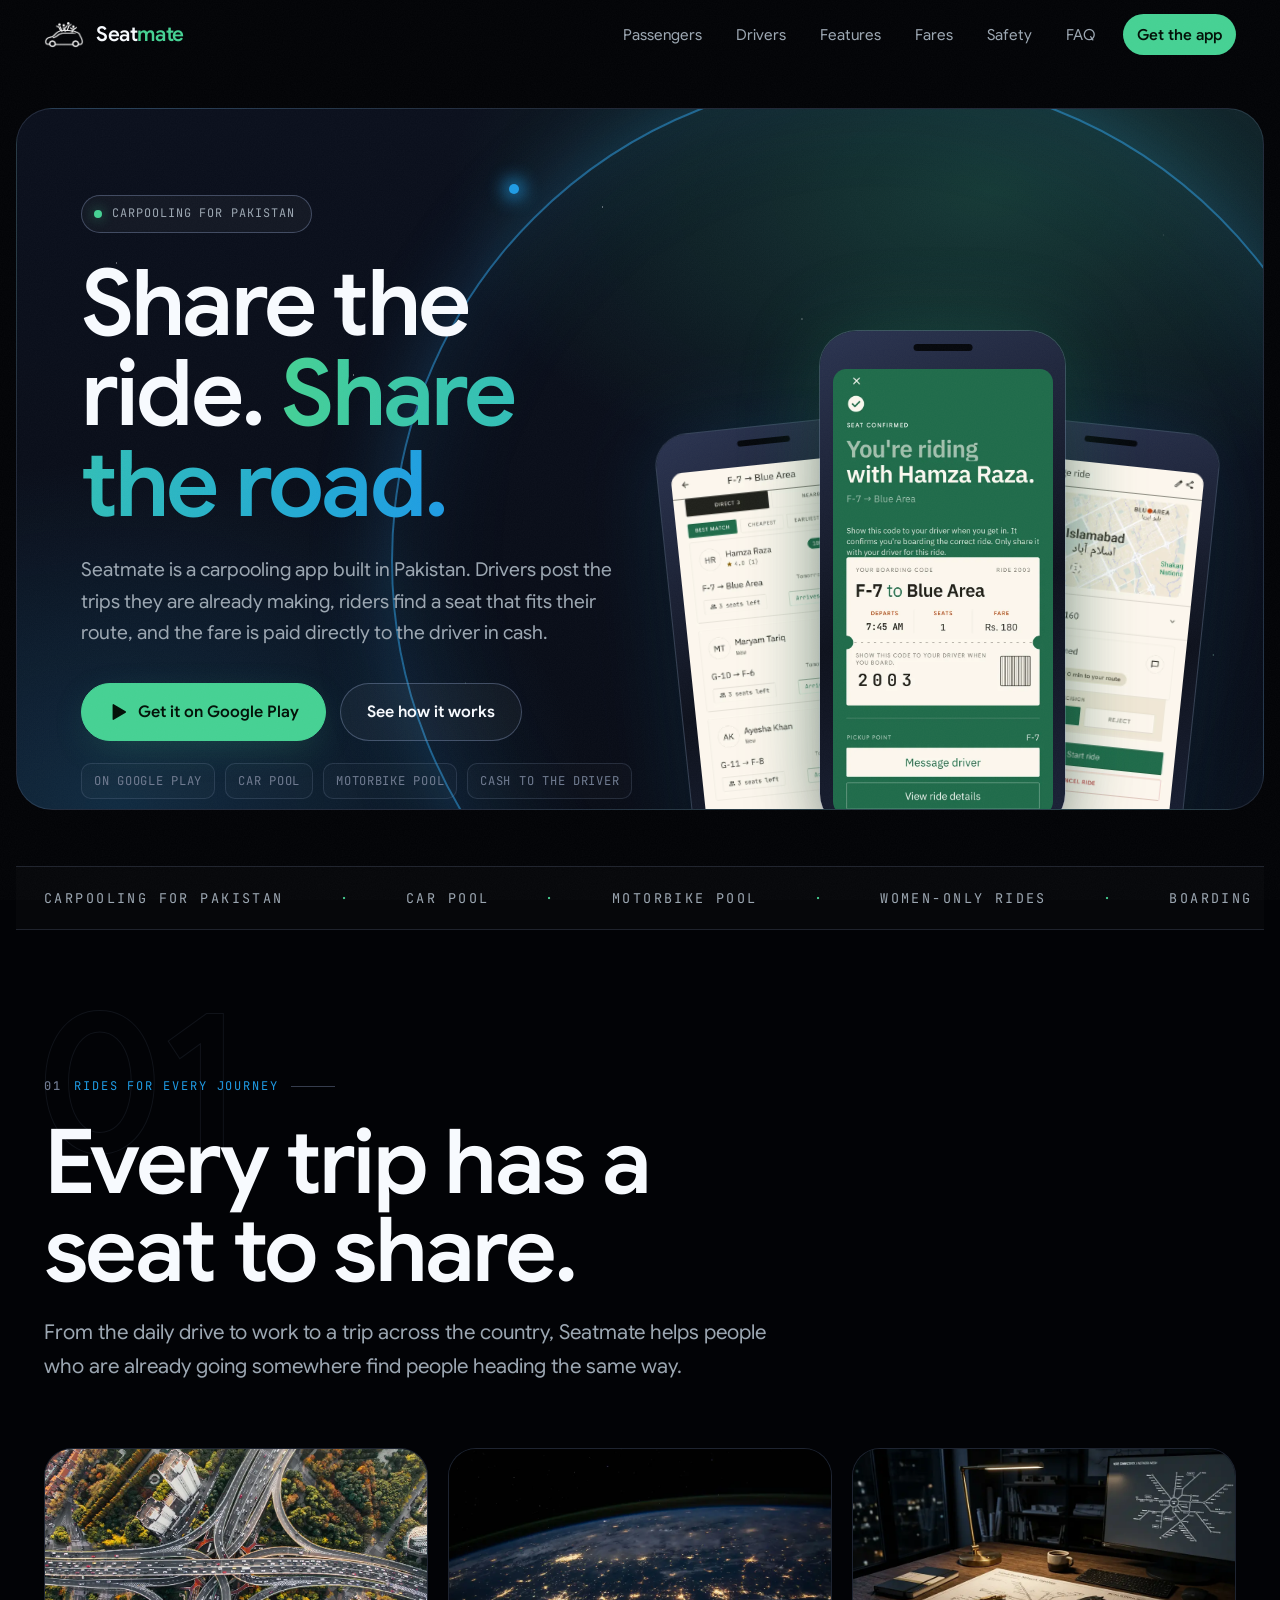
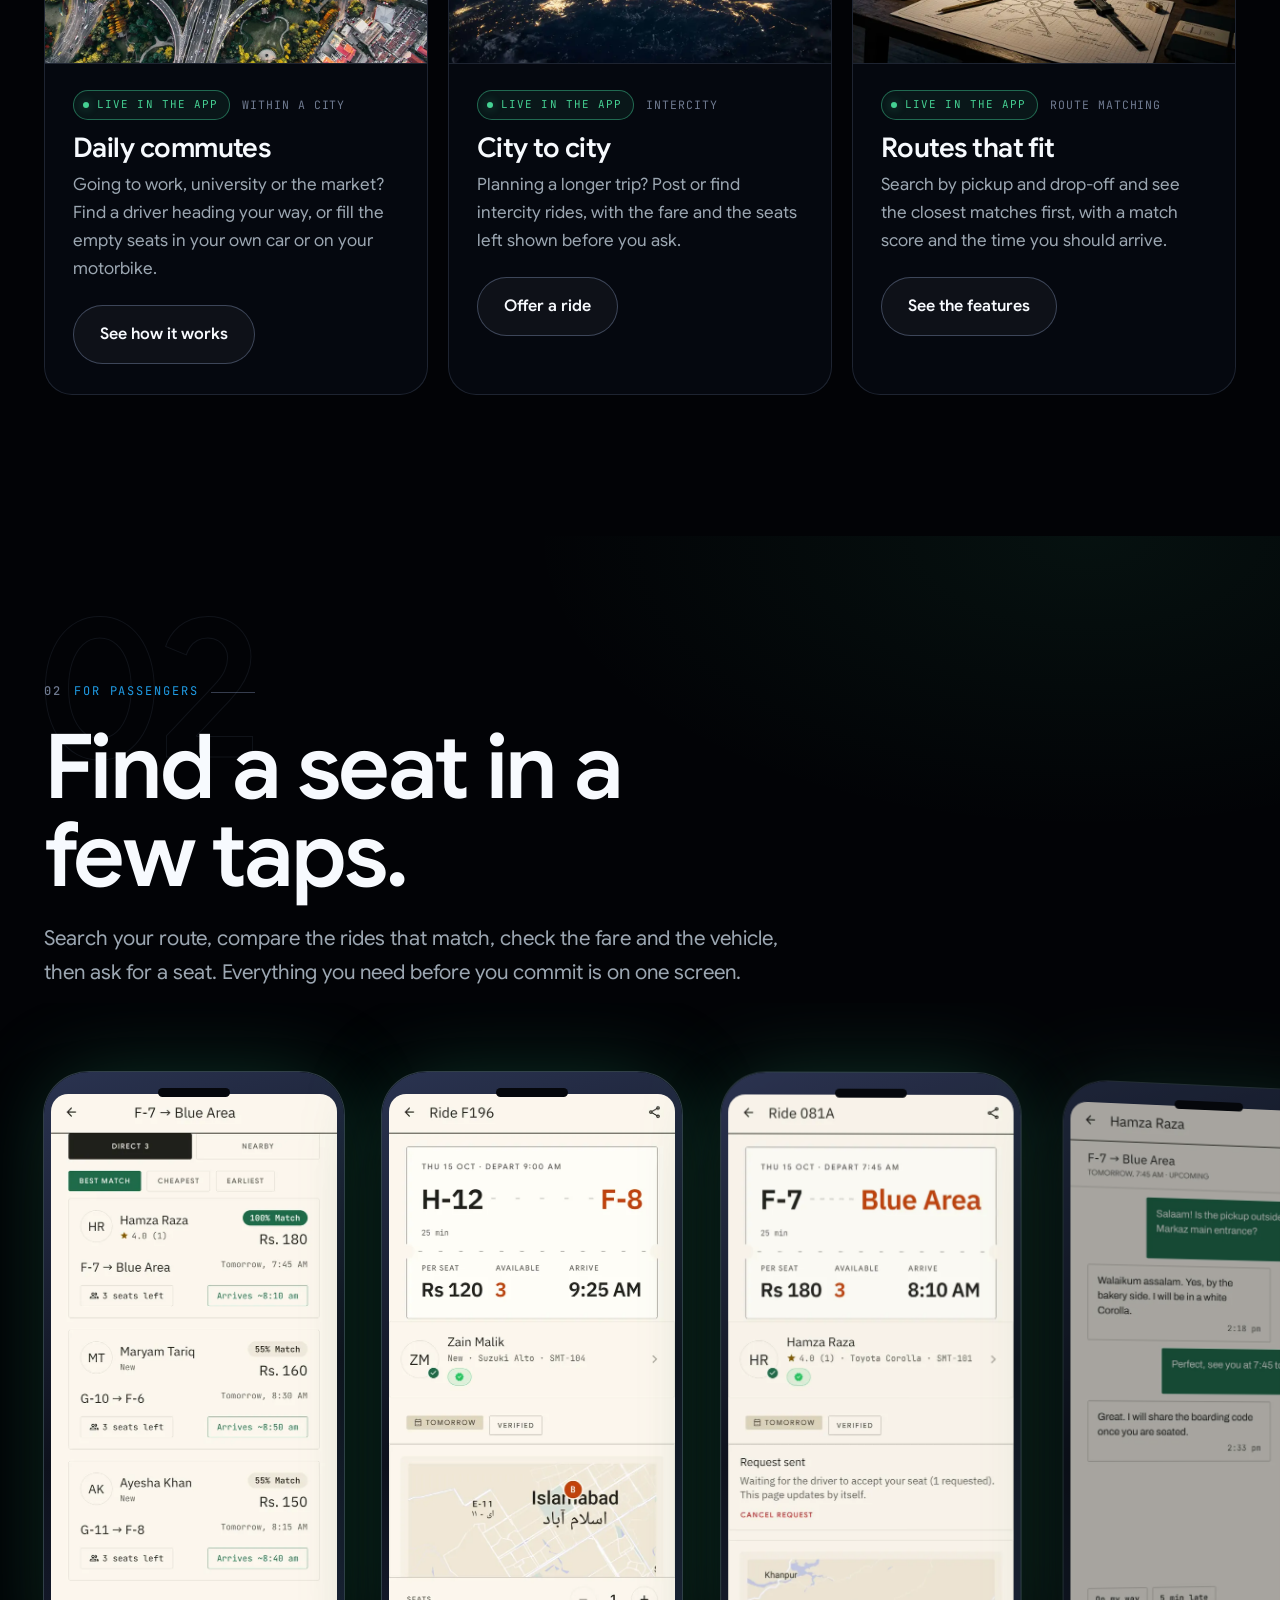
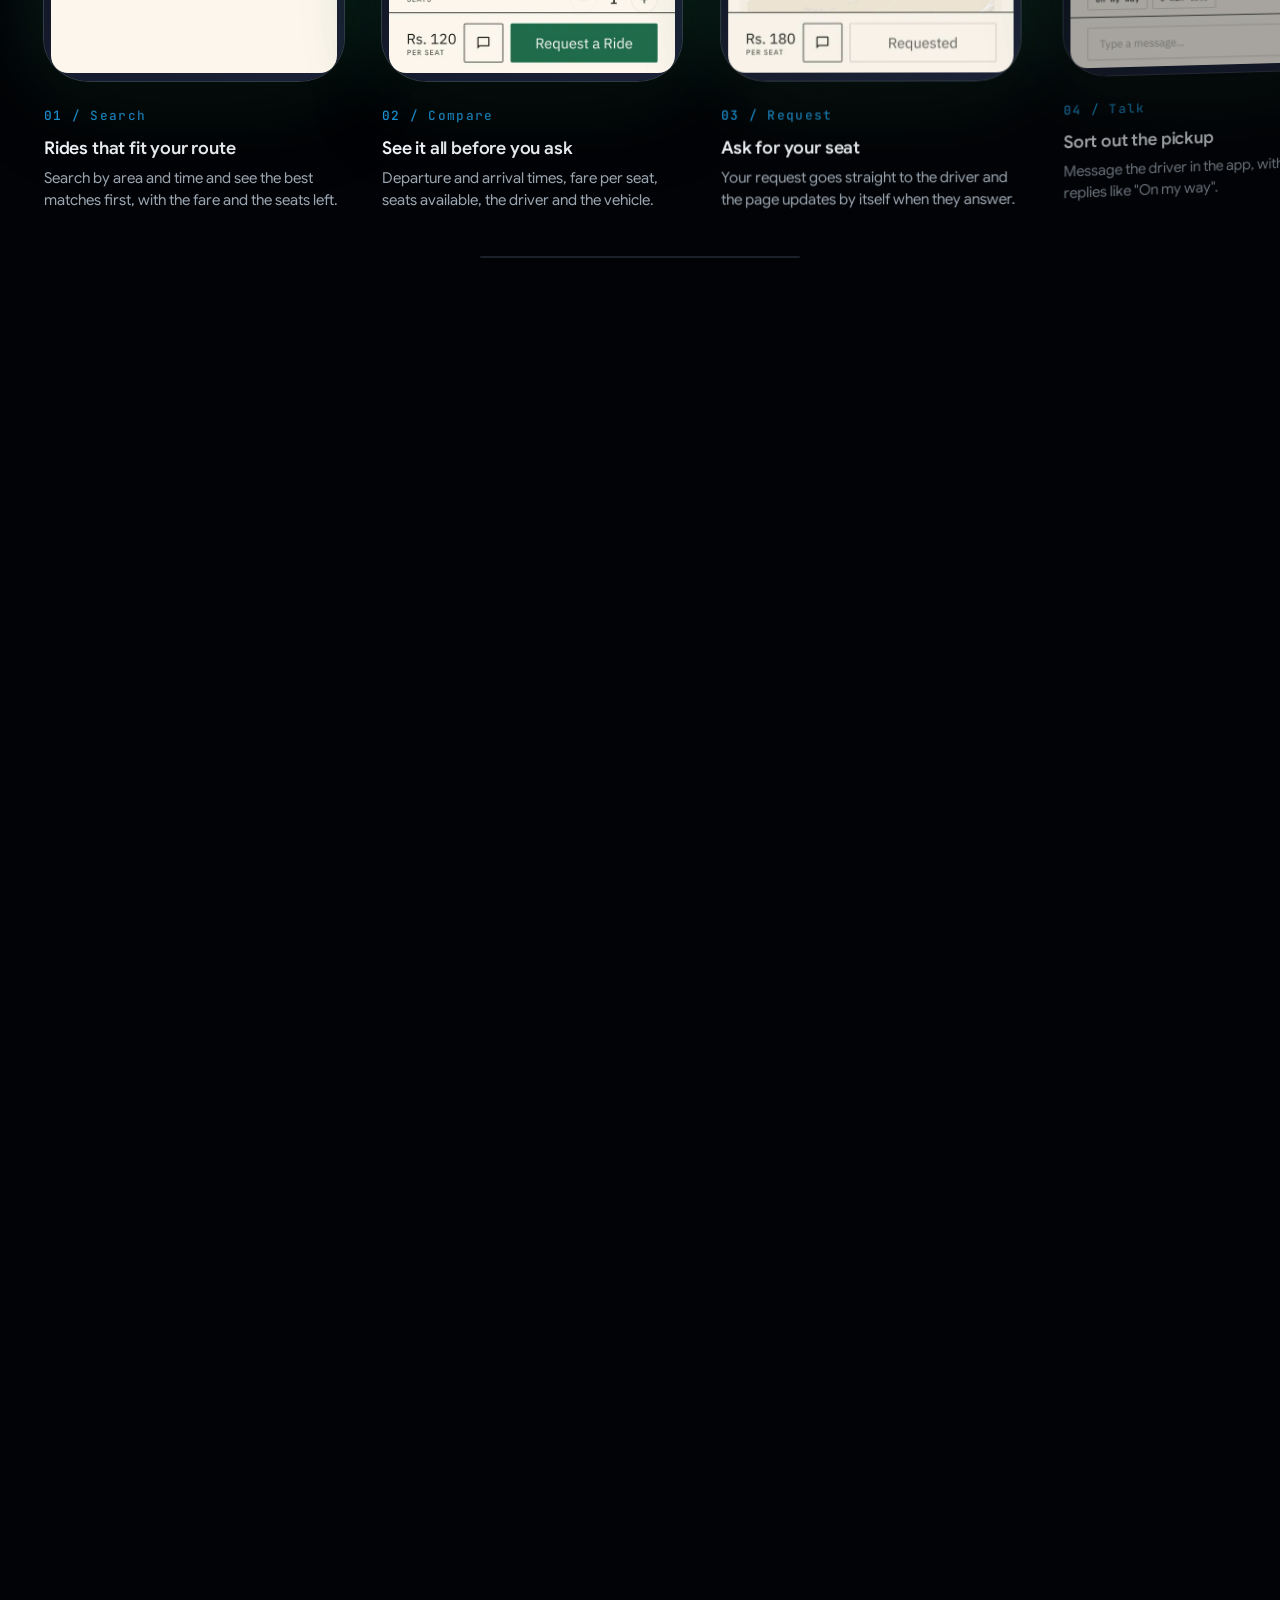
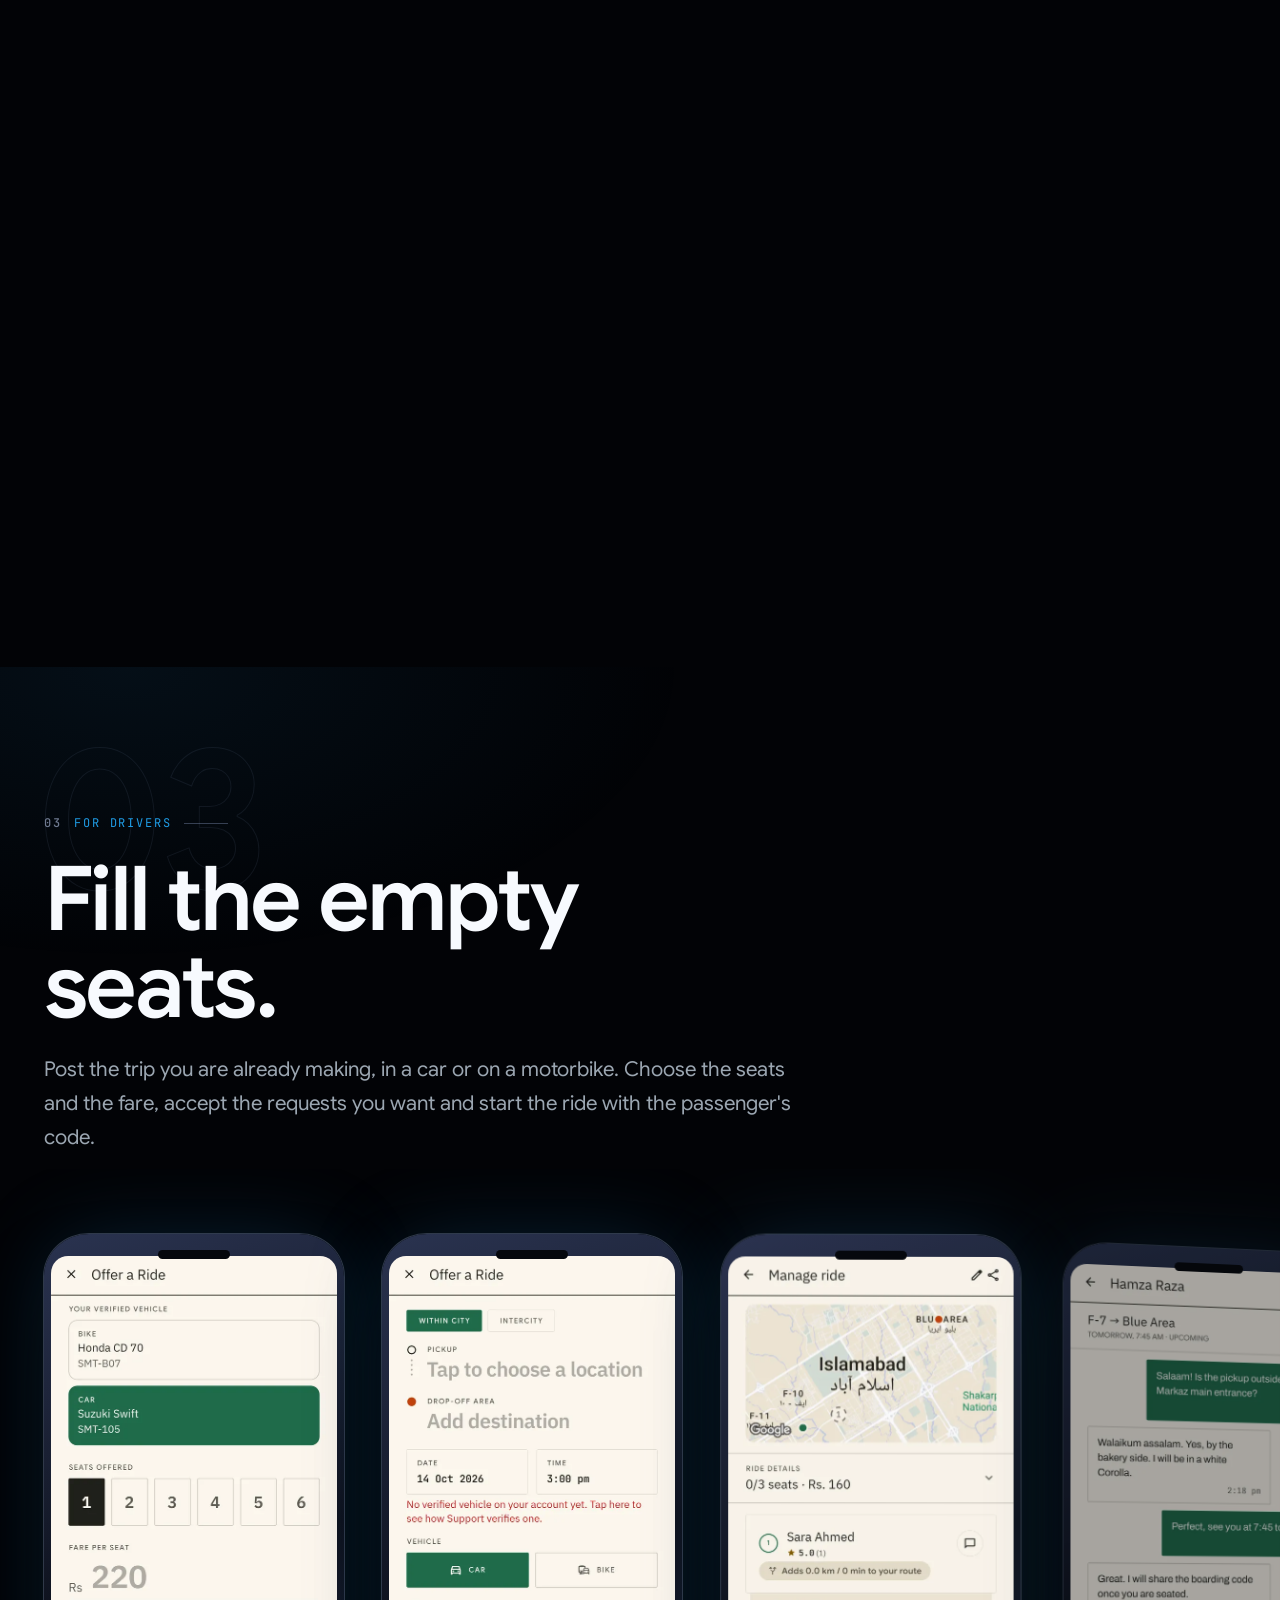
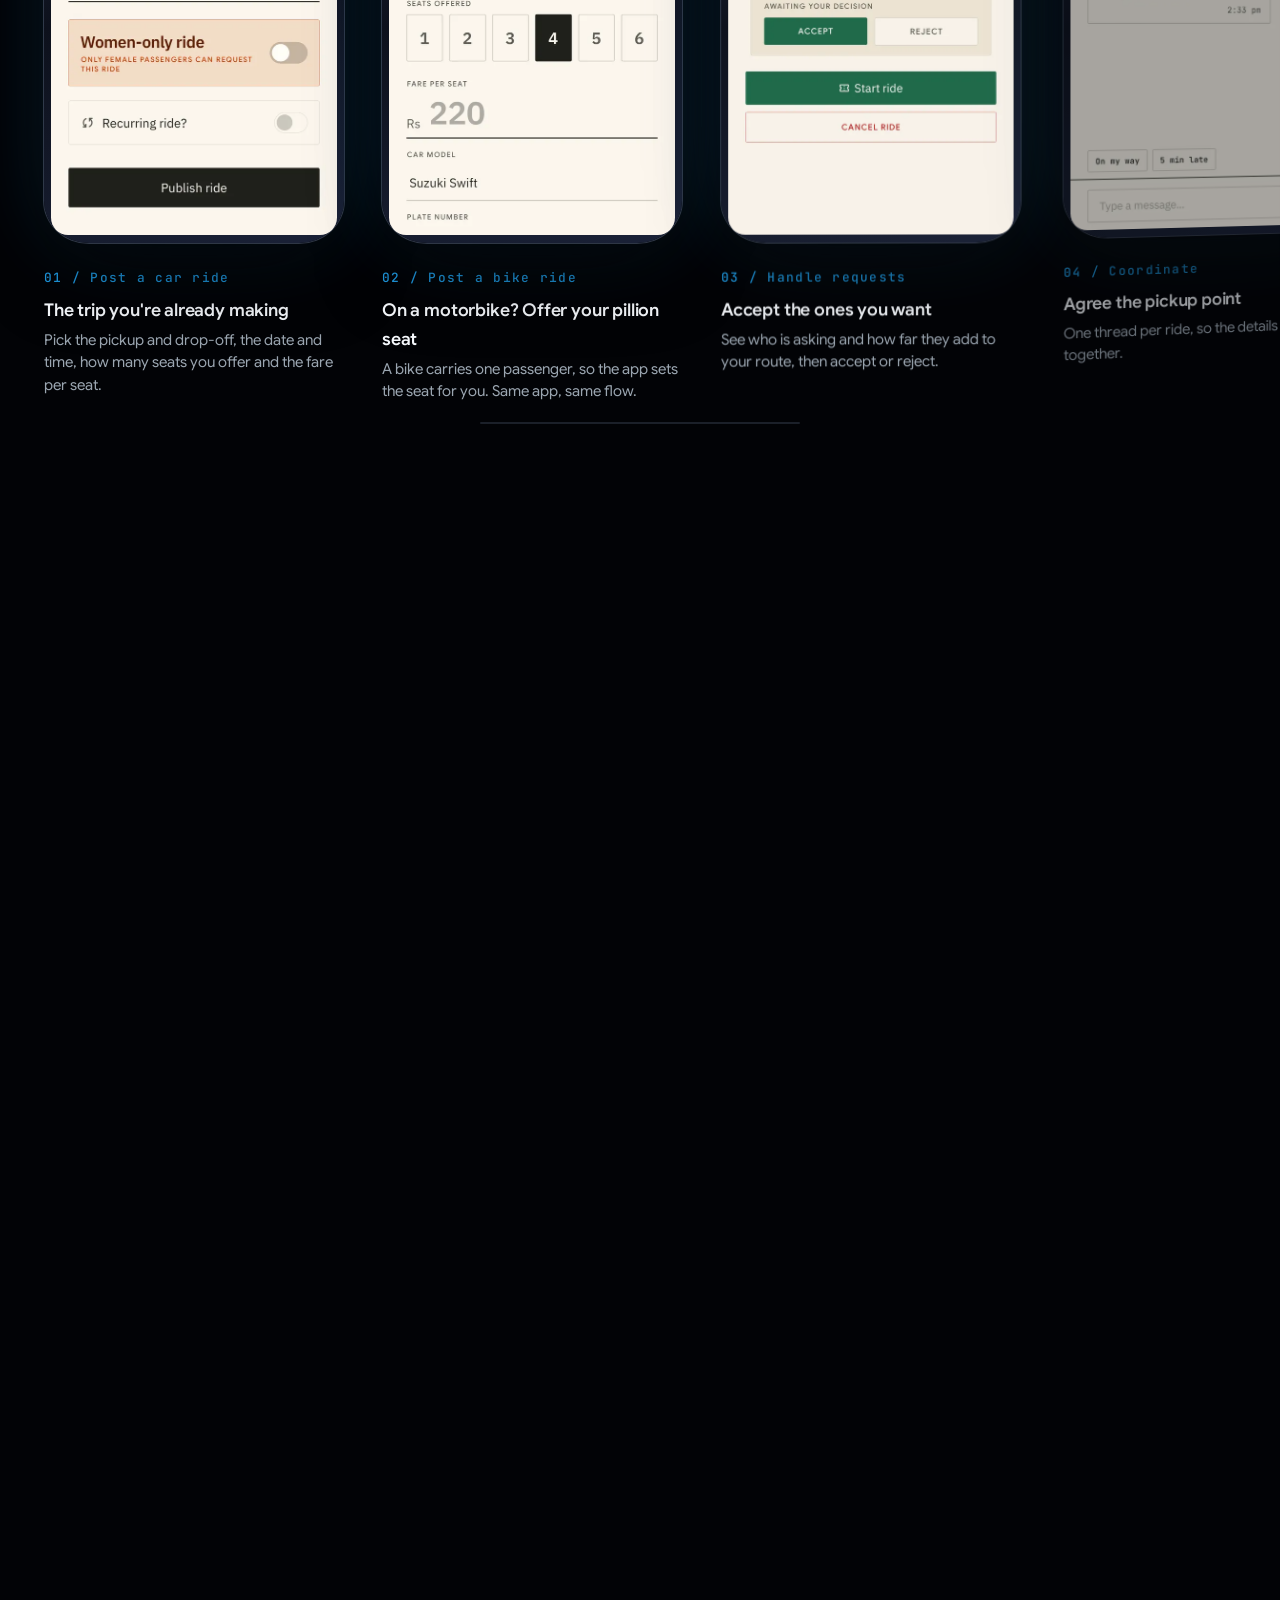
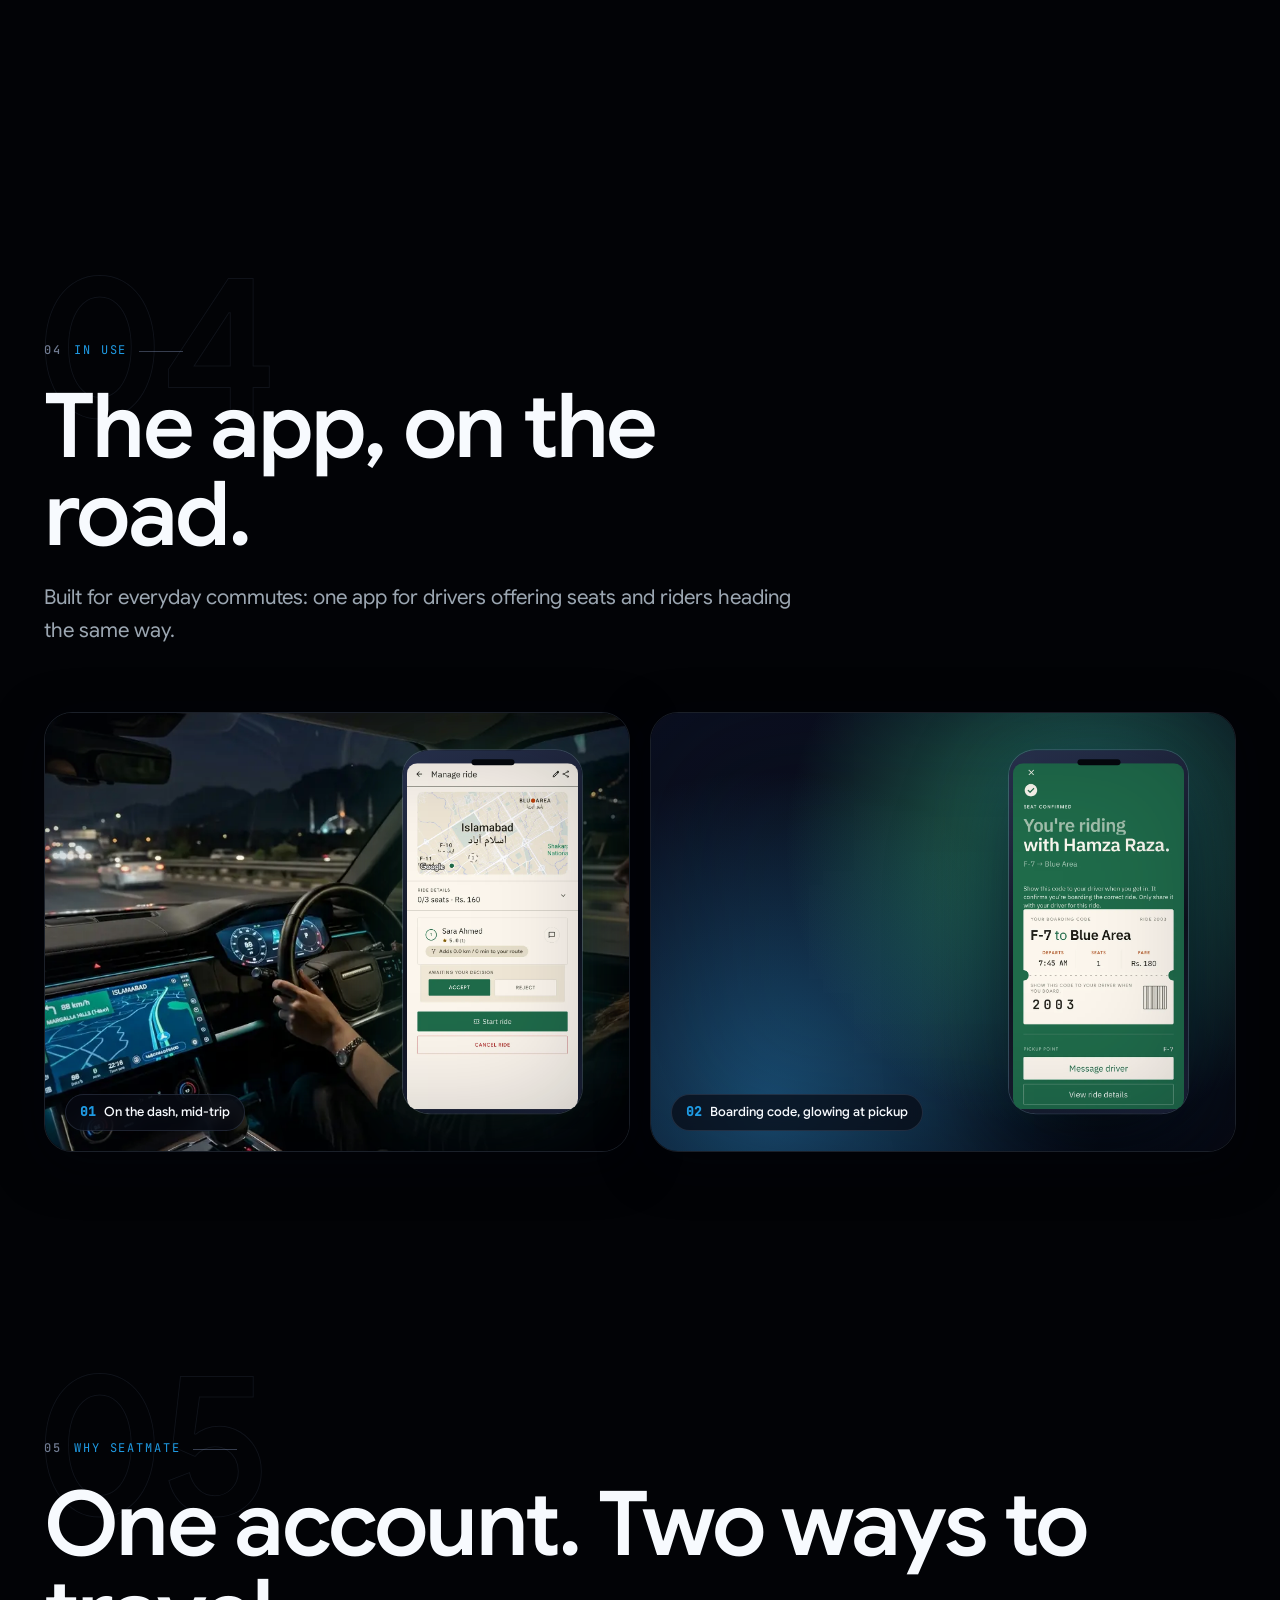
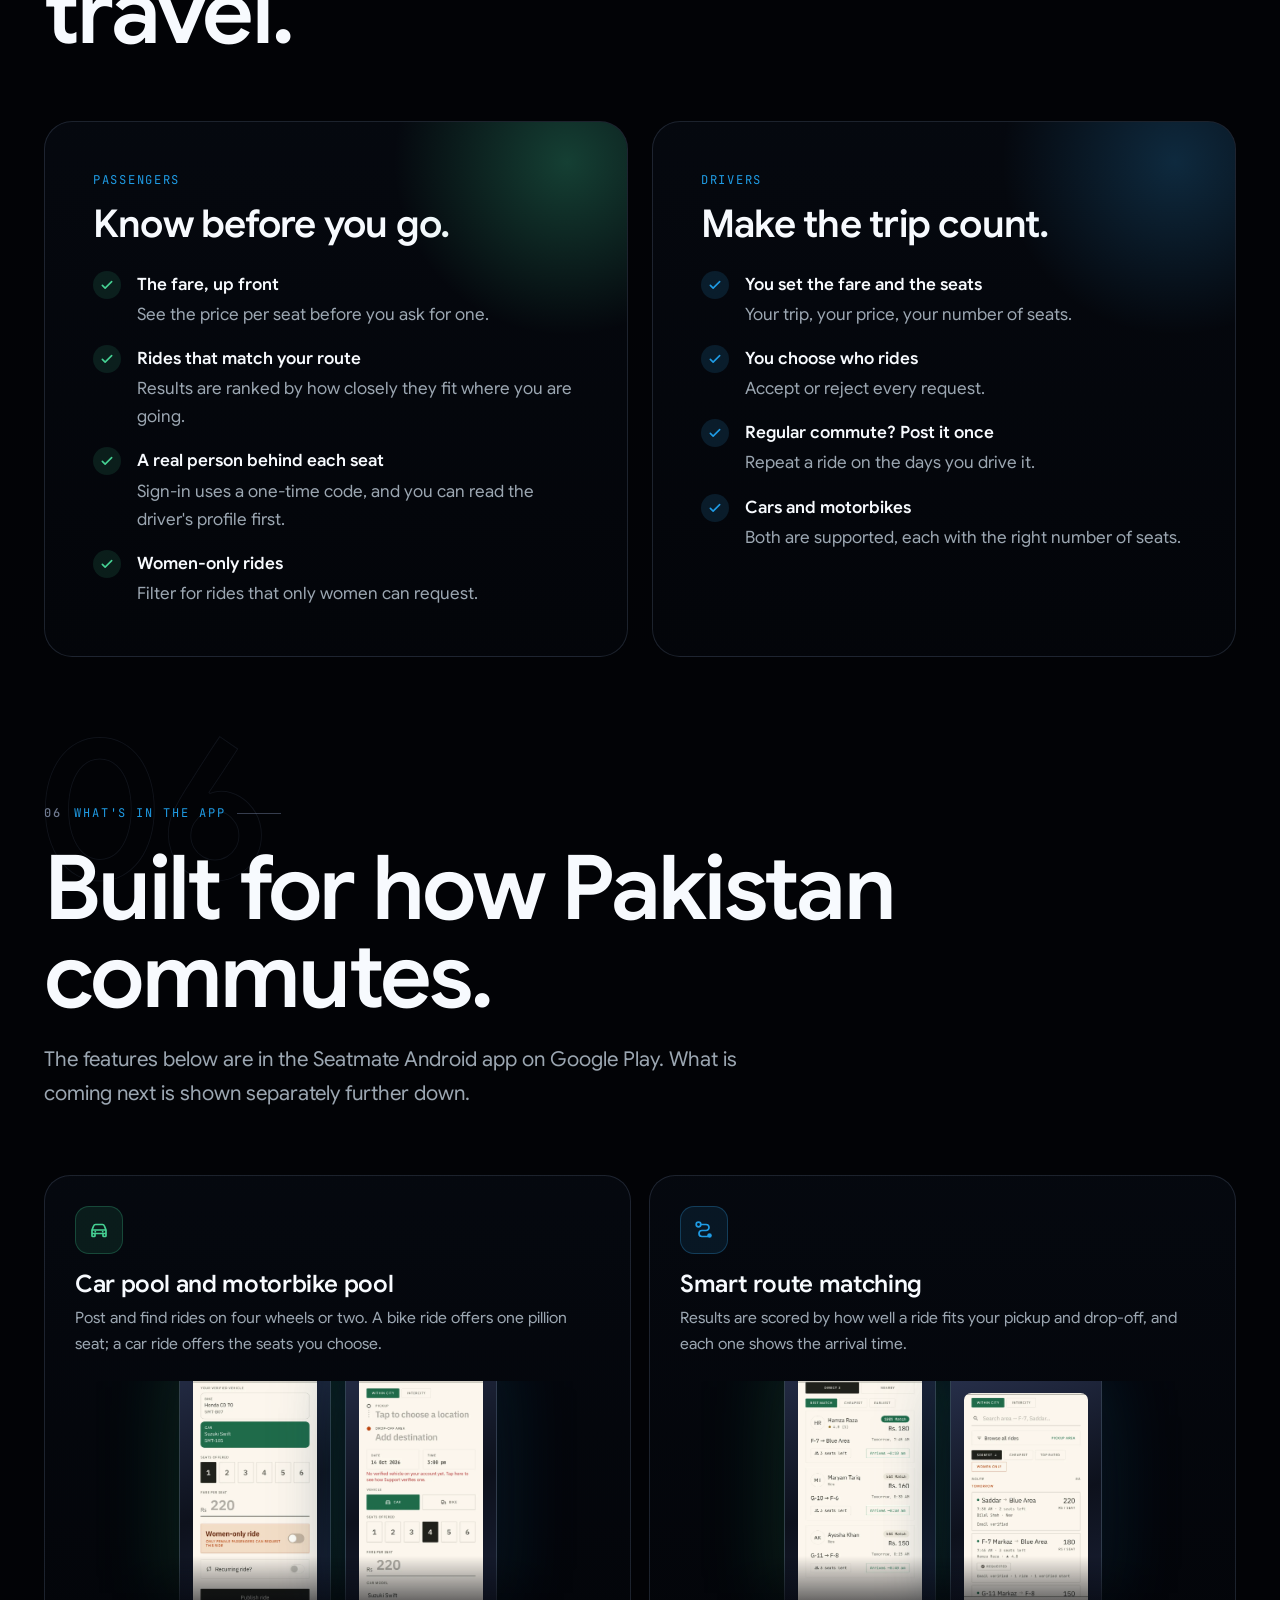
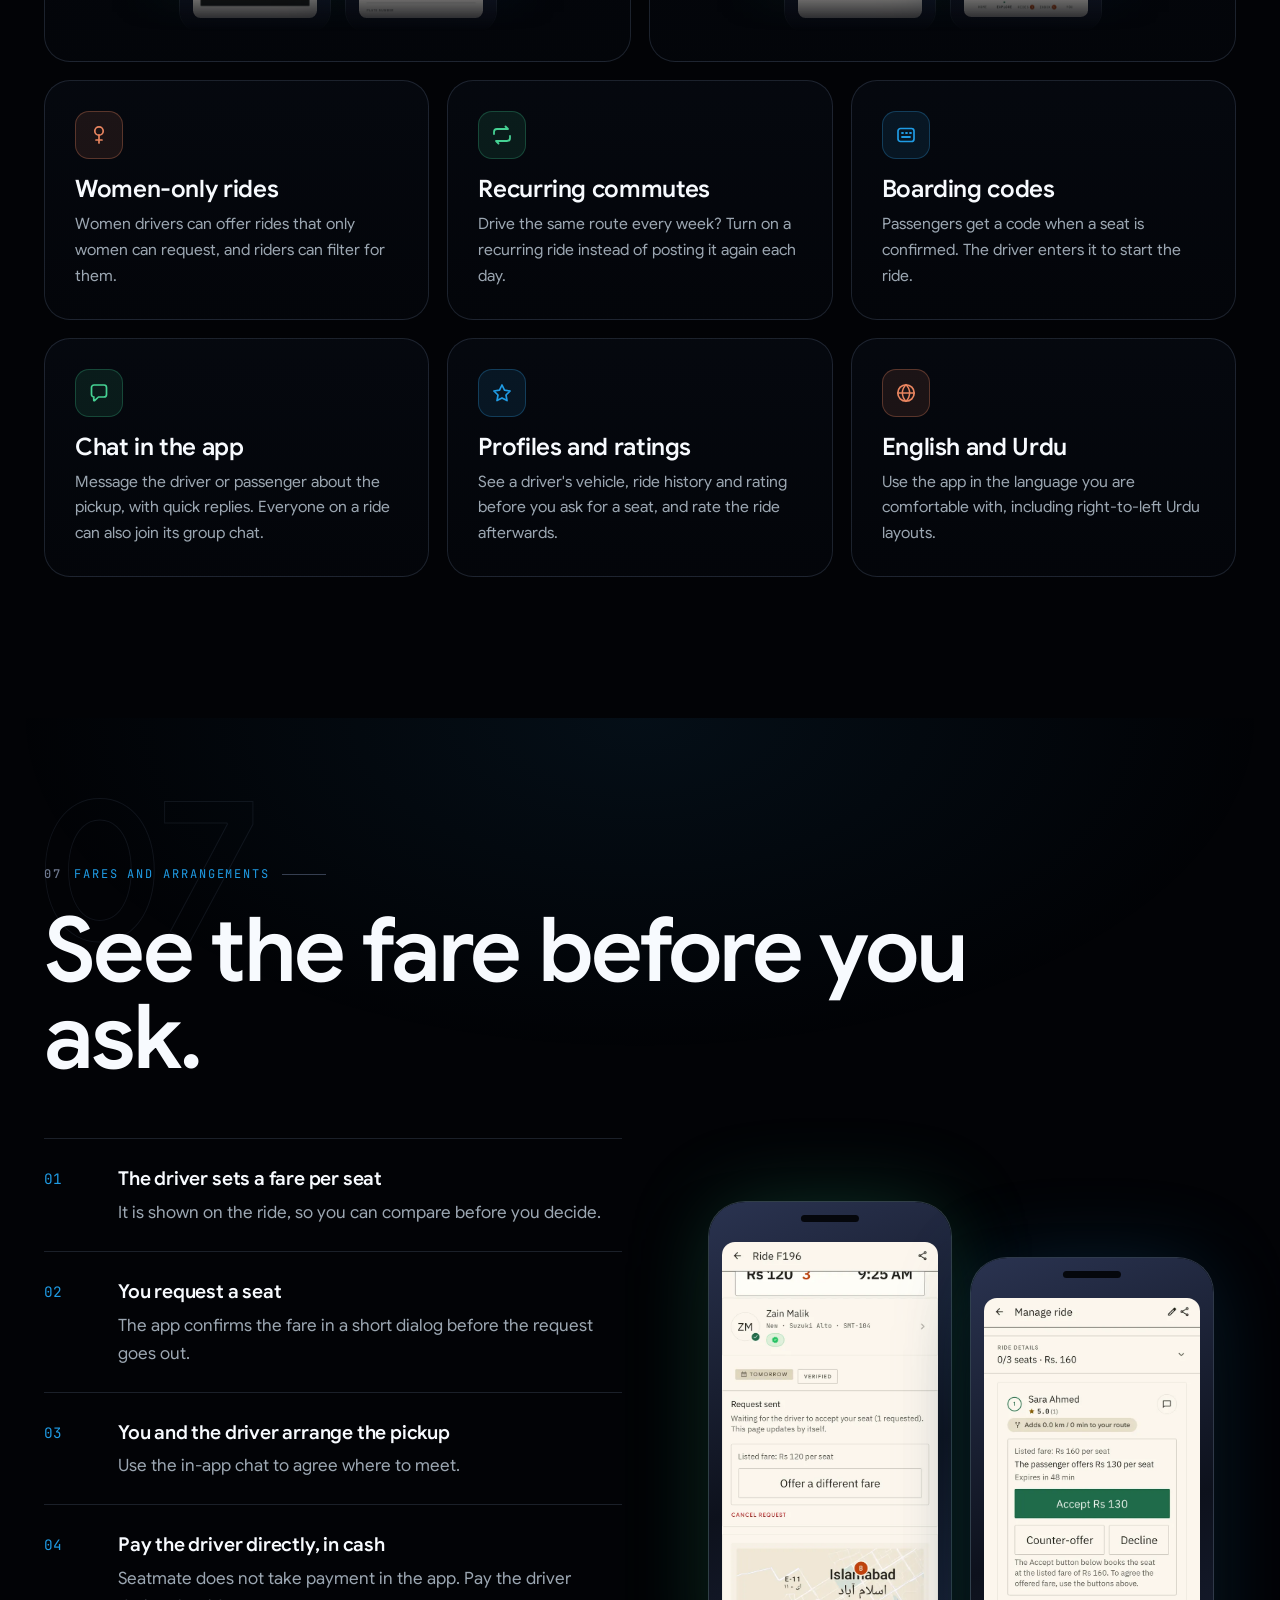
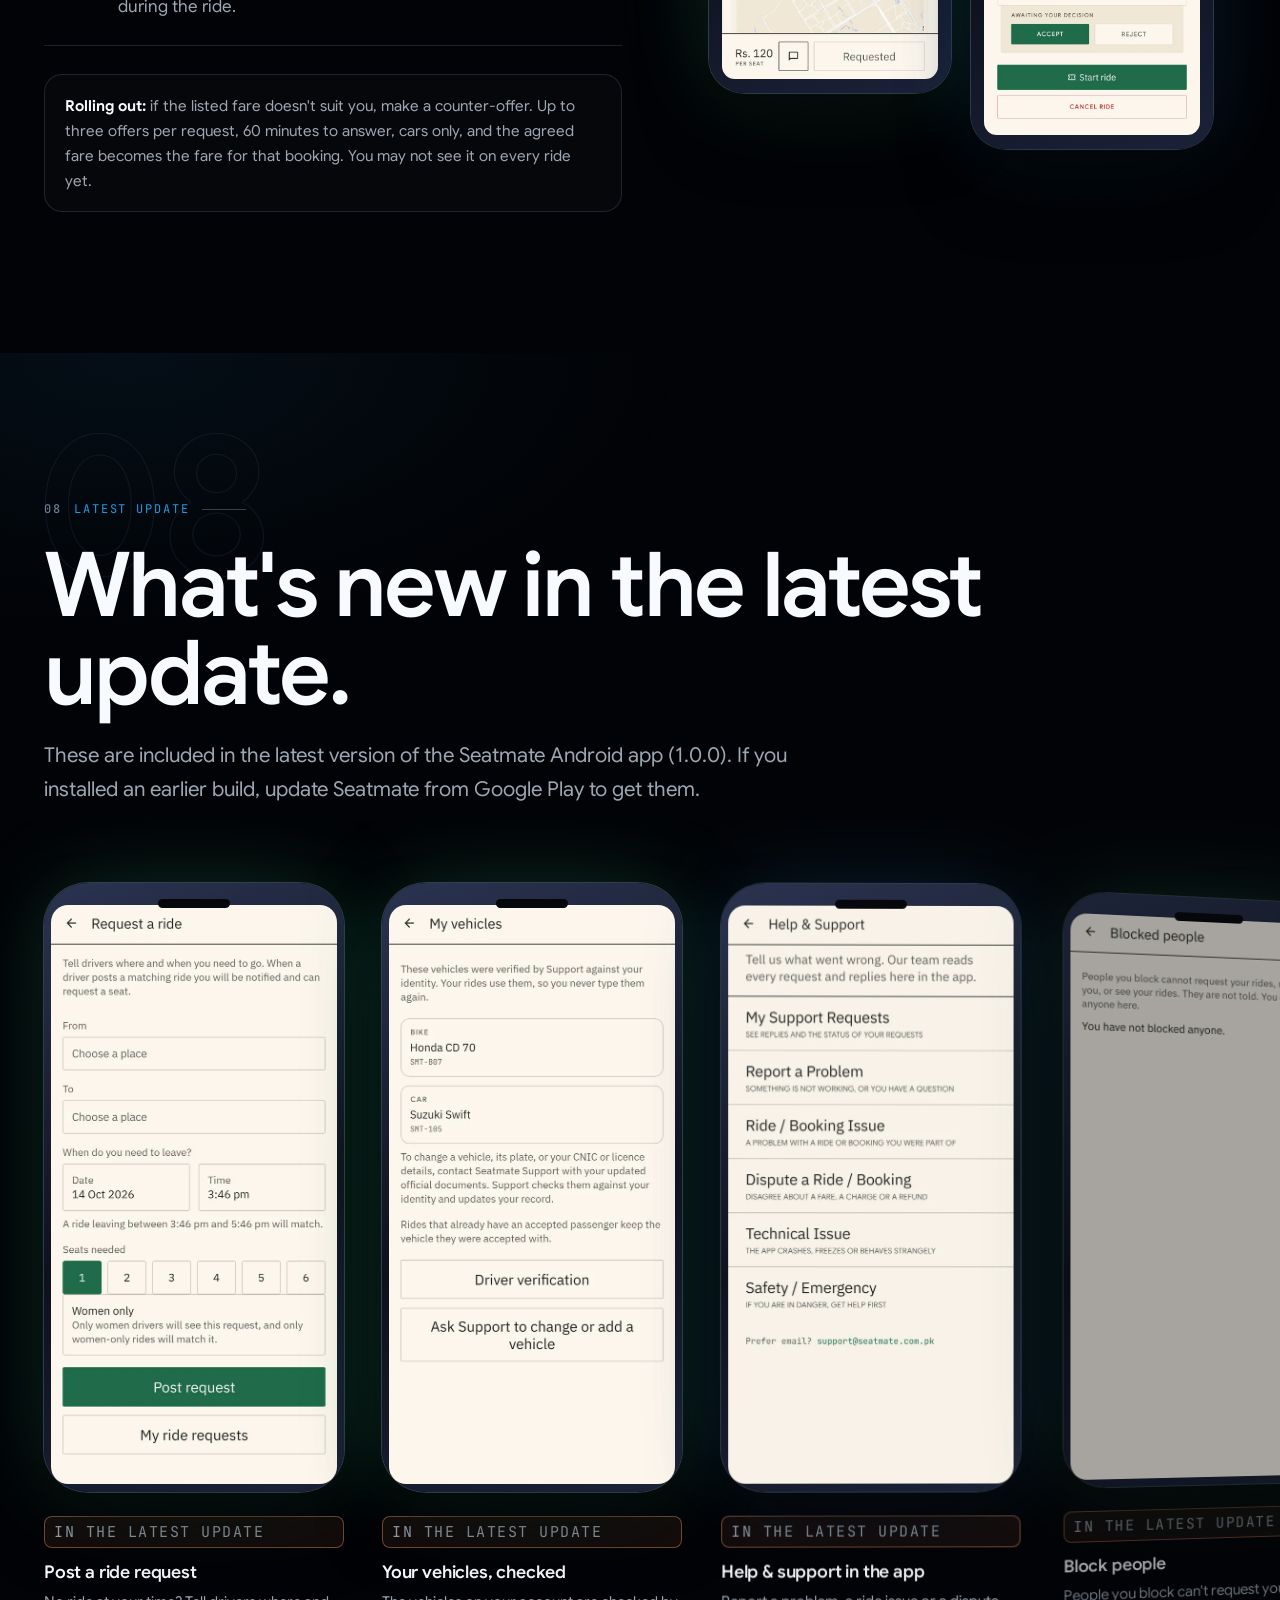
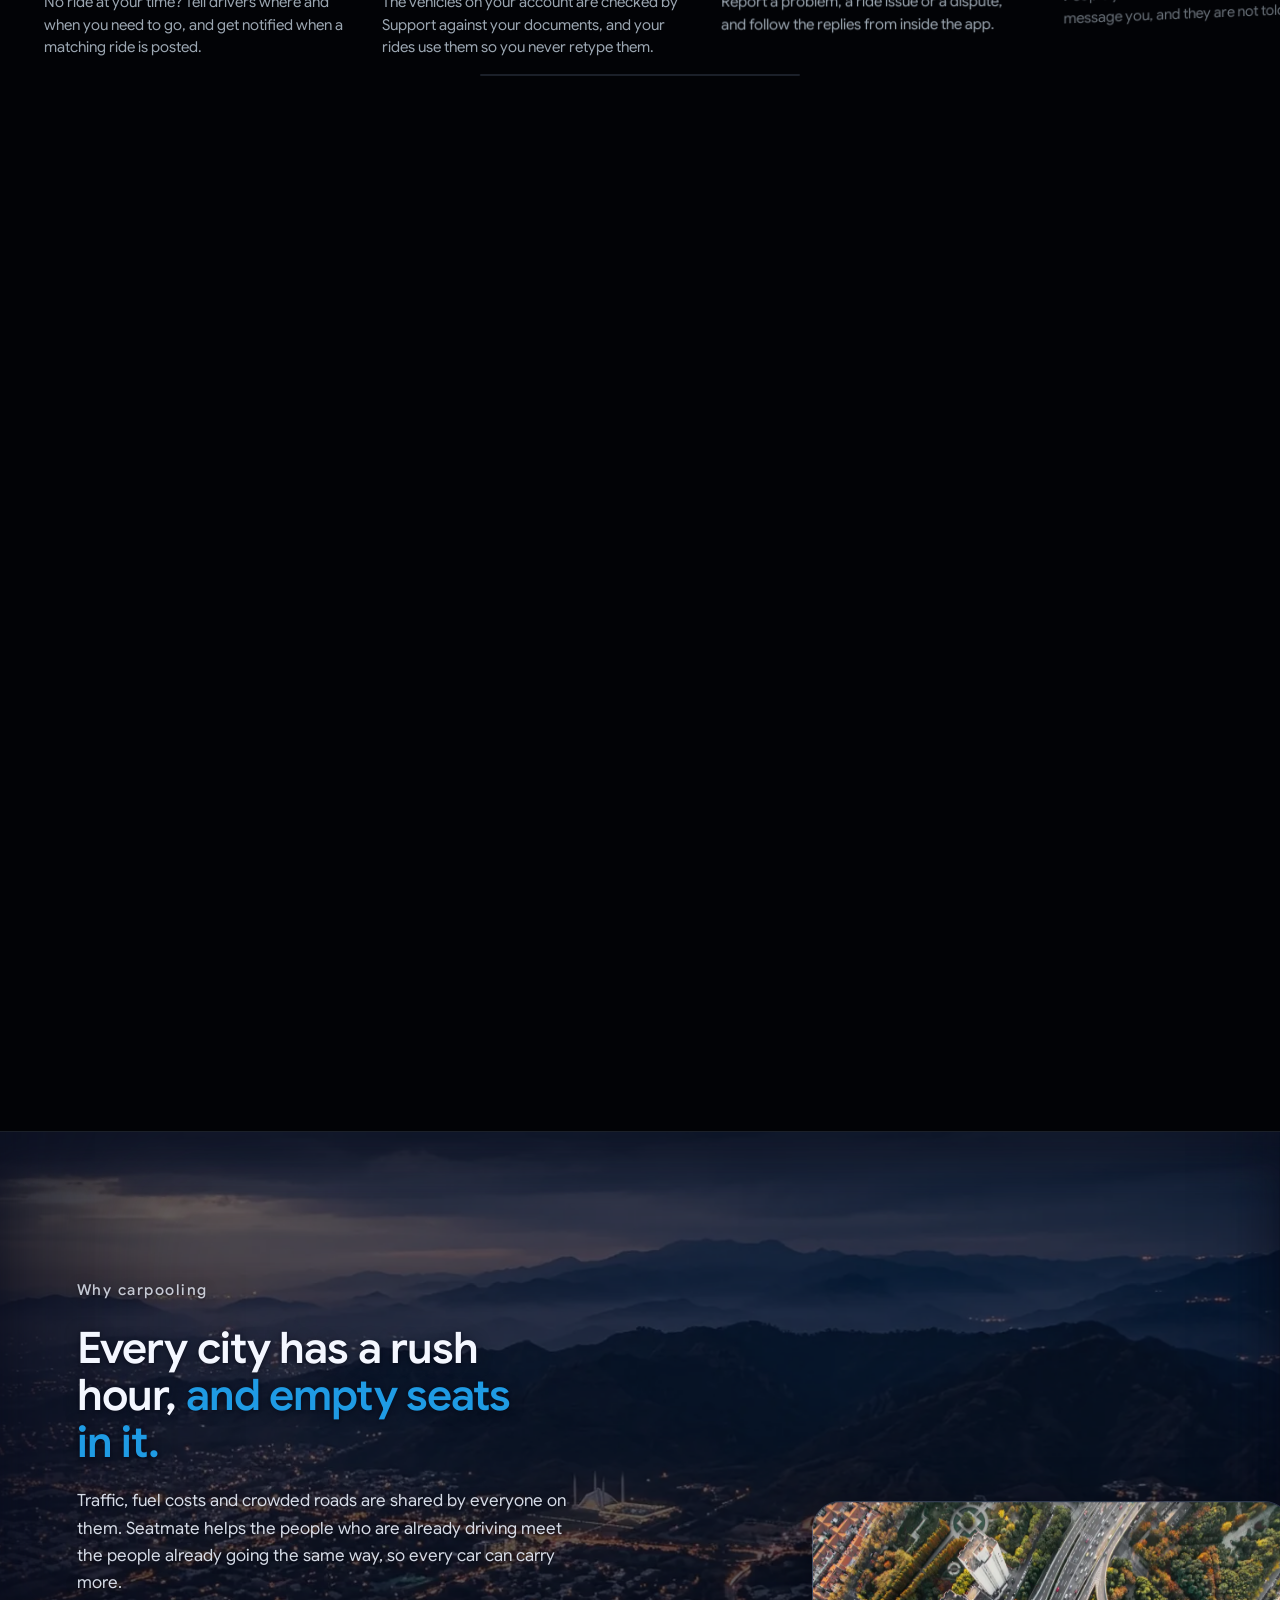
==== commit 7b5e09e1: "site: Get it on Google Play button replaces the build-12 APK download; fees, subscriptions and Commu" ====
--- a/index.html
+++ b/index.html
@@ -6,7 +6,7 @@
 <script>if(location.protocol==="http:"&&location.hostname==="seatmate.com.pk"){location.replace("https://"+location.host+location.pathname+location.search+location.hash)}</script>
 <meta name="viewport" content="width=device-width, initial-scale=1.0">
 <title>Seatmate | Carpooling app for Pakistan: find or offer a ride</title>
-<meta name="description" content="Seatmate is a carpooling app built in Pakistan. Find a seat or offer one in your car or on your motorbike, see the fare up front and pay the driver directly in cash. Android app.">
+<meta name="description" content="Seatmate is a carpooling app built in Pakistan. Find a seat or offer one in your car or on your motorbike, see the fare up front and pay the driver directly in cash. Get it on Google Play.">
 <meta name="theme-color" content="#06080f">
 <link rel="canonical" href="https://seatmate.com.pk/">
 <link rel="icon" type="image/png" href="/icon-192.png">
@@ -22,12 +22,12 @@
 <meta property="og:image:alt" content="Seatmate app icon">
 <meta property="og:locale" content="en_PK">
 <meta property="og:title" content="Seatmate | Carpooling app for Pakistan">
-<meta property="og:description" content="Find a seat or offer one, in a car or on a motorbike. See the fare up front and pay the driver directly in cash. Android app.">
+<meta property="og:description" content="Find a seat or offer one, in a car or on a motorbike. See the fare up front and pay the driver directly in cash. Get it on Google Play.">
 <meta name="twitter:card" content="summary">
 <meta name="twitter:image" content="https://seatmate.com.pk/og-image.png">
 <meta name="twitter:title" content="Seatmate | Carpooling app for Pakistan">
-<meta name="twitter:description" content="Find a seat or offer one, in a car or on a motorbike. See the fare up front and pay the driver directly in cash. Android app.">
-<script type="application/ld+json">{"@context":"https://schema.org","@type":"MobileApplication","name":"Seatmate","operatingSystem":"Android","applicationCategory":"TravelApplication","description":"Carpooling app for Pakistan: find or offer a ride in a car or on a motorbike and pay the driver directly in cash.","url":"https://seatmate.com.pk/","publisher":{"@type":"Organization","name":"ALMISHQUN (SMC-PRIVATE) LIMITED","url":"https://almishqun.com"}}</script>
+<meta name="twitter:description" content="Find a seat or offer one, in a car or on a motorbike. See the fare up front and pay the driver directly in cash. Get it on Google Play.">
+<script type="application/ld+json">{"@context":"https://schema.org","@type":"MobileApplication","name":"Seatmate","operatingSystem":"Android","downloadUrl":"https://play.google.com/store/apps/details?id=pk.seatmate.app","installUrl":"https://play.google.com/store/apps/details?id=pk.seatmate.app","applicationCategory":"TravelApplication","description":"Carpooling app for Pakistan: find or offer a ride in a car or on a motorbike and pay the driver directly in cash.","url":"https://seatmate.com.pk/","publisher":{"@type":"Organization","name":"ALMISHQUN (SMC-PRIVATE) LIMITED","url":"https://almishqun.com"}}</script>
 </head>
 <body>
 <a class="skip" href="#main">Skip to content</a>
@@ -37,6 +37,7 @@
   <defs>
     <symbol id="i-check" viewBox="0 0 24 24"><path d="M5 12.5l4.2 4.2L19 7" fill="none" stroke="currentColor" stroke-width="2.4" stroke-linecap="round" stroke-linejoin="round"/></symbol>
     <symbol id="i-android" viewBox="0 0 24 24"><path d="M6.5 9.5h11v7.2a1.3 1.3 0 0 1-1.3 1.3h-.9v2.2a1.1 1.1 0 0 1-2.2 0V18h-2.2v2.2a1.1 1.1 0 0 1-2.2 0V18h-.9a1.3 1.3 0 0 1-1.3-1.3V9.5zM4.6 9.7a1.1 1.1 0 0 1 2.2 0v5.2a1.1 1.1 0 0 1-2.2 0V9.7zm12.6 0a1.1 1.1 0 0 1 2.2 0v5.2a1.1 1.1 0 0 1-2.2 0V9.7zM7 8.6a5 5 0 0 1 10 0H7zm2.4-3.6l-1.2-1.7m7.4 1.7l1.2-1.7" fill="currentColor" stroke="currentColor" stroke-width="1.1" stroke-linecap="round"/><circle cx="9.7" cy="6.9" r=".7" fill="#04150d"/><circle cx="14.3" cy="6.9" r=".7" fill="#04150d"/></symbol>
+    <symbol id="i-play" viewBox="0 0 24 24"><path d="M5.5 3.4v17.2a.9.9 0 0 0 1.35.78l14.3-8.6a.9.9 0 0 0 0-1.56L6.85 2.62A.9.9 0 0 0 5.5 3.4z" fill="currentColor"/></symbol>
     <symbol id="i-car" viewBox="0 0 24 24"><path d="M5 15.5V12l1.7-4.2A2 2 0 0 1 8.6 6.5h6.8a2 2 0 0 1 1.9 1.3L19 12v3.5M5 15.5h14M5 15.5v2.2a.8.8 0 0 0 .8.8h1.4a.8.8 0 0 0 .8-.8v-1.2M19 15.5v2.2a.8.8 0 0 1-.8.8h-1.4a.8.8 0 0 1-.8-.8v-1.2M5.5 12h13" fill="none" stroke="currentColor" stroke-width="1.7" stroke-linecap="round" stroke-linejoin="round"/><circle cx="8.3" cy="13.7" r=".9" fill="currentColor"/><circle cx="15.7" cy="13.7" r=".9" fill="currentColor"/></symbol>
     <symbol id="i-bike" viewBox="0 0 24 24"><circle cx="6" cy="16.5" r="3" fill="none" stroke="currentColor" stroke-width="1.7"/><circle cx="18" cy="16.5" r="3" fill="none" stroke="currentColor" stroke-width="1.7"/><path d="M6 16.5l3.5-6h4.2l2.3 6M12 16.5l-1.6-6M13.7 10.5l1.2-3h2.2M8.5 7.5h2.6" fill="none" stroke="currentColor" stroke-width="1.7" stroke-linecap="round" stroke-linejoin="round"/></symbol>
     <symbol id="i-shield" viewBox="0 0 24 24"><path d="M12 3.2l7 2.7v5.5c0 4.4-2.9 8-7 9.4-4.1-1.4-7-5-7-9.4V5.9l7-2.7z" fill="none" stroke="currentColor" stroke-width="1.7" stroke-linejoin="round"/><path d="M8.8 12.2l2.2 2.2 4.2-4.4" fill="none" stroke="currentColor" stroke-width="1.8" stroke-linecap="round" stroke-linejoin="round"/></symbol>
@@ -69,7 +70,7 @@
       <a href="#fares">Fares</a>
       <a href="#safety">Safety</a>
       <a href="#faq">FAQ</a>
-      <a class="pill js-dl" href="#download">Download</a>
+      <a class="pill js-dl" href="#download">Get the app</a>
     </nav>
   </div>
 </header>
@@ -87,14 +88,13 @@
           <h1 id="hero-title">Share the ride. <em>Share the road.</em></h1>
           <p class="sub">Seatmate is a carpooling app built in Pakistan. Drivers post the trips they are already making, riders find a seat that fits their route, and the fare is paid directly to the driver in cash.</p>
           <div class="cta-row">
-            <a class="btn" id="download-link" href="https://github.com/MehaalKhan3964/seatmate-site/releases/latest">
-              <svg aria-hidden="true"><use href="#i-android"/></svg><span class="dl-label">Download for Android</span>
+            <a class="btn" id="download-link" href="https://play.google.com/store/apps/details?id=pk.seatmate.app" rel="noopener">
+              <svg aria-hidden="true"><use href="#i-play"/></svg><span class="dl-label">Get it on Google Play</span>
             </a>
             <a class="btn secondary" href="#passengers">See how it works</a>
           </div>
-          <p class="inapp-warn" id="inapp-warn">You're browsing inside another app. Downloads often stall here, so <a href="#download">open this page in Chrome</a> before downloading.</p>
           <ul class="hero-tags" aria-label="Highlights">
-            <li>Android app</li><li>Car pool</li><li>Motorbike pool</li><li>Cash to the driver</li>
+            <li>On Google Play</li><li>Car pool</li><li>Motorbike pool</li><li>Cash to the driver</li>
           </ul>
         </div>
         <div class="hero-phones" aria-hidden="false">
@@ -259,7 +259,7 @@
       <div class="reveal">
         <span class="section-ghost" aria-hidden="true">06</span><div class="label"><b>06</b> What's in the app</div>
         <h2 class="h2 wide" id="feat-title">Built for how Pakistan commutes.</h2>
-        <p class="lead-2">The features below are in the Android app you can download today. What is coming next is shown separately further down.</p>
+        <p class="lead-2">The features below are in the Seatmate Android app on Google Play. What is coming next is shown separately further down.</p>
       </div>
       <div class="bento">
         <article class="cell w6 reveal"><span class="ico"><svg aria-hidden="true"><use href="#i-car"/></svg></span><h3>Car pool and motorbike pool</h3><p>Post and find rides on four wheels or two. A bike ride offers one pillion seat; a car ride offers the seats you choose.</p>
@@ -307,7 +307,7 @@
       <div class="reveal">
         <span class="section-ghost" aria-hidden="true">08</span><div class="label"><b>08</b> Latest update</div>
         <h2 class="h2 wide" id="next-title">What's new in the latest update.</h2>
-        <p class="lead-2">These are included in the latest Android download (version 1.0.0, build 12). If you installed an earlier build, download the latest from this page to get them.</p>
+        <p class="lead-2">These are included in the latest version of the Seatmate Android app (1.0.0). If you installed an earlier build, update Seatmate from Google Play to get them.</p>
       </div>
       <div class="gnav" data-gallery="gal-next"><button type="button" data-dir="prev" aria-label="Previous screens">&larr;</button><button type="button" data-dir="next" aria-label="Next screens">&rarr;</button></div>
     </div>
@@ -375,7 +375,7 @@
       <div class="faq">
         <details class="q reveal"><summary>Which cities does Seatmate work in?</summary><div class="a"><p>Seatmate is built for Pakistan. Rides appear wherever drivers post them, so what you find depends on your route and time of day. If nothing matches yet, try nearby areas or a different time, and ask a friend who drives your route to post it.</p></div></details>
         <details class="q reveal"><summary>How do I pay for a ride?</summary><div class="a"><p>The driver sets a fare per seat and it is shown on the ride before you ask. You pay the driver directly, in cash, during the ride. Seatmate does not take payment in the app.</p></div></details>
-        <details class="q reveal"><summary>How do I get started?</summary><div class="a"><p>Download the Android app and sign in with a one-time code. Then search for a route to find a seat, or tap Offer a Ride to post a trip. The same account does both.</p></div></details>
+        <details class="q reveal"><summary>How do I get started?</summary><div class="a"><p>Install Seatmate from Google Play and sign in with a one-time code. Then search for a route to find a seat, or tap Offer a Ride to post a trip. The same account does both.</p></div></details>
         <details class="q reveal"><summary>What is the boarding code?</summary><div class="a"><p>When a driver accepts your request you get a short code. You show it to the driver as you get in, and they enter it to start the ride. It confirms you are in the right car.</p></div></details>
         <details class="q reveal"><summary>Can I offer a ride on my motorbike?</summary><div class="a"><p>Yes. Choose Bike when you post a ride. A motorbike carries one passenger, so the app offers one seat.</p></div></details>
         <details class="q reveal"><summary>What are women-only rides?</summary><div class="a"><p>A woman driver can mark a ride as women-only. Only women can request a seat on it, and riders can filter the feed for these rides.</p></div></details>
@@ -393,11 +393,11 @@
       <div>
         <img class="dl-logo" src="/logo-mark.png" width="84" height="56" alt="">
         <div class="label"><b>11</b> Download</div>
-        <h2 id="dl-title">Get Seatmate on Android.</h2>
-        <p class="lead-2">Free to download. Find a seat or offer one, and pay the driver directly in cash.</p>
-        <a class="btn js-dl" href="https://github.com/MehaalKhan3964/seatmate-site/releases/latest"><svg aria-hidden="true"><use href="#i-android"/></svg><span class="dl-label">Download for Android</span></a>
-        <p class="dl-meta">Android only &middot; You may need to allow "install unknown apps" when prompted</p>
-        <p class="note-box" style="max-width:56ch">If the download looks stuck near the end and still says "downloading", it has actually finished. Open <strong>Chrome &rsaquo; Downloads</strong> (or pull down your notifications) and tap the file to install it.</p>
+        <h2 id="dl-title">Get Seatmate on Google Play.</h2>
+        <p class="lead-2">Free to install. Find a seat or offer one, and pay the driver directly in cash.</p>
+        <a class="btn js-dl" href="https://play.google.com/store/apps/details?id=pk.seatmate.app" rel="noopener"><svg aria-hidden="true"><use href="#i-play"/></svg><span class="dl-label">Get it on Google Play</span></a>
+        <p class="dl-meta">Android only &middot; Installs from Google Play</p>
+        <p class="note-box" style="max-width:56ch">Seatmate is free to use. No service fee, subscription or in-app payment is active, and nothing is for sale in the app today. Fares are paid directly to the driver in cash. Any future change will be set out in our <a href="terms-of-service.html">Terms of Service</a>.</p>
       </div>
       <div class="dl-phones" aria-hidden="true">
         <div class="phone"><div class="screen"><img loading="lazy" src="/img/ride.webp" width="600" height="1217" alt=""></div></div>
@@ -427,65 +427,5 @@
 </footer>
 
 <script src="/site.js?v=20261014e" defer></script>
-<script>
-    // Android in-app browsers (the stripped-down Chrome you get when you tap a
-    // link inside WhatsApp, Instagram, Facebook, …) are a Chrome Custom Tab or
-    // a raw WebView. They can download a file but routinely fail to hand the
-    // finished APK to Android's package installer, so the bar reaches 100%,
-    // the label stays "downloading", and nothing ever offers to install it.
-    //
-    // There is no way to fix that from inside the frame. The only real fix is
-    // to leave it, which on Android means an `intent://` URL naming Chrome as
-    // the target package — the system then hands the download to real Chrome
-    // and its download manager.
-    function isAndroidInAppBrowser() {
-      var ua = navigator.userAgent || '';
-      if (!/Android/i.test(ua)) return false;
-      // '; wv' is the WebView marker; the rest are apps that ship their own
-      // browser and don't always set it. This list is necessarily incomplete,
-      // which is why the visible note below has to stand on its own.
-      return /; wv\)|FBAN|FBAV|Instagram|Line\/|WhatsApp|Snapchat|Twitter|TikTok|Messenger/i.test(ua);
-    }
-
-    function escapeInAppBrowser(el, apkUrl) {
-      if (!isAndroidInAppBrowser()) return;
-
-      var warn = document.getElementById('inapp-warn');
-      if (warn) warn.className = 'inapp-warn show';
-
-      // intent://<host+path>#Intent;scheme=https;package=<chrome>;...;end
-      // The scheme is carried in `scheme=`, NOT left on the URI — and the
-      // fallback must be encoded, or the ';' and '&' in GitHub's signed
-      // redirect terminate the intent early and the button does nothing.
-      var stripped = apkUrl.replace(/^https?:\/\//, '');
-      el.href =
-        'intent://' + stripped +
-        '#Intent;scheme=https;package=com.android.chrome' +
-        ';S.browser_fallback_url=' + encodeURIComponent(apkUrl) +
-        ';end';
-    }
-  </script>
-<script>
-    // The buttons' href above is a safe fallback (GitHub's own "latest
-    // release" redirect) in case this fails. When it works, point them at the
-    // exact asset from latest.json instead — the same file the app itself
-    // checks — and show the version so people know what they're installing.
-    fetch('latest.json?_=' + Date.now(), { cache: 'no-store' })
-      .then((r) => r.json())
-      .then((latest) => {
-        if (!latest || typeof latest.apkUrl !== 'string') return;
-        var buttons = [document.getElementById('download-link')].concat(Array.prototype.slice.call(document.querySelectorAll('a.btn.js-dl')));
-        buttons.forEach(function (el) {
-          if (!el) return;
-          el.href = latest.apkUrl;
-          var label = el.querySelector('.dl-label');
-          if (label && latest.versionName) label.textContent = 'Download for Android (v' + latest.versionName + ')';
-          escapeInAppBrowser(el, latest.apkUrl);
-        });
-      })
-      .catch(function () {
-        // Fallback hrefs already in the markup. Nothing to do.
-      });
-  </script>
 </body>
 </html>
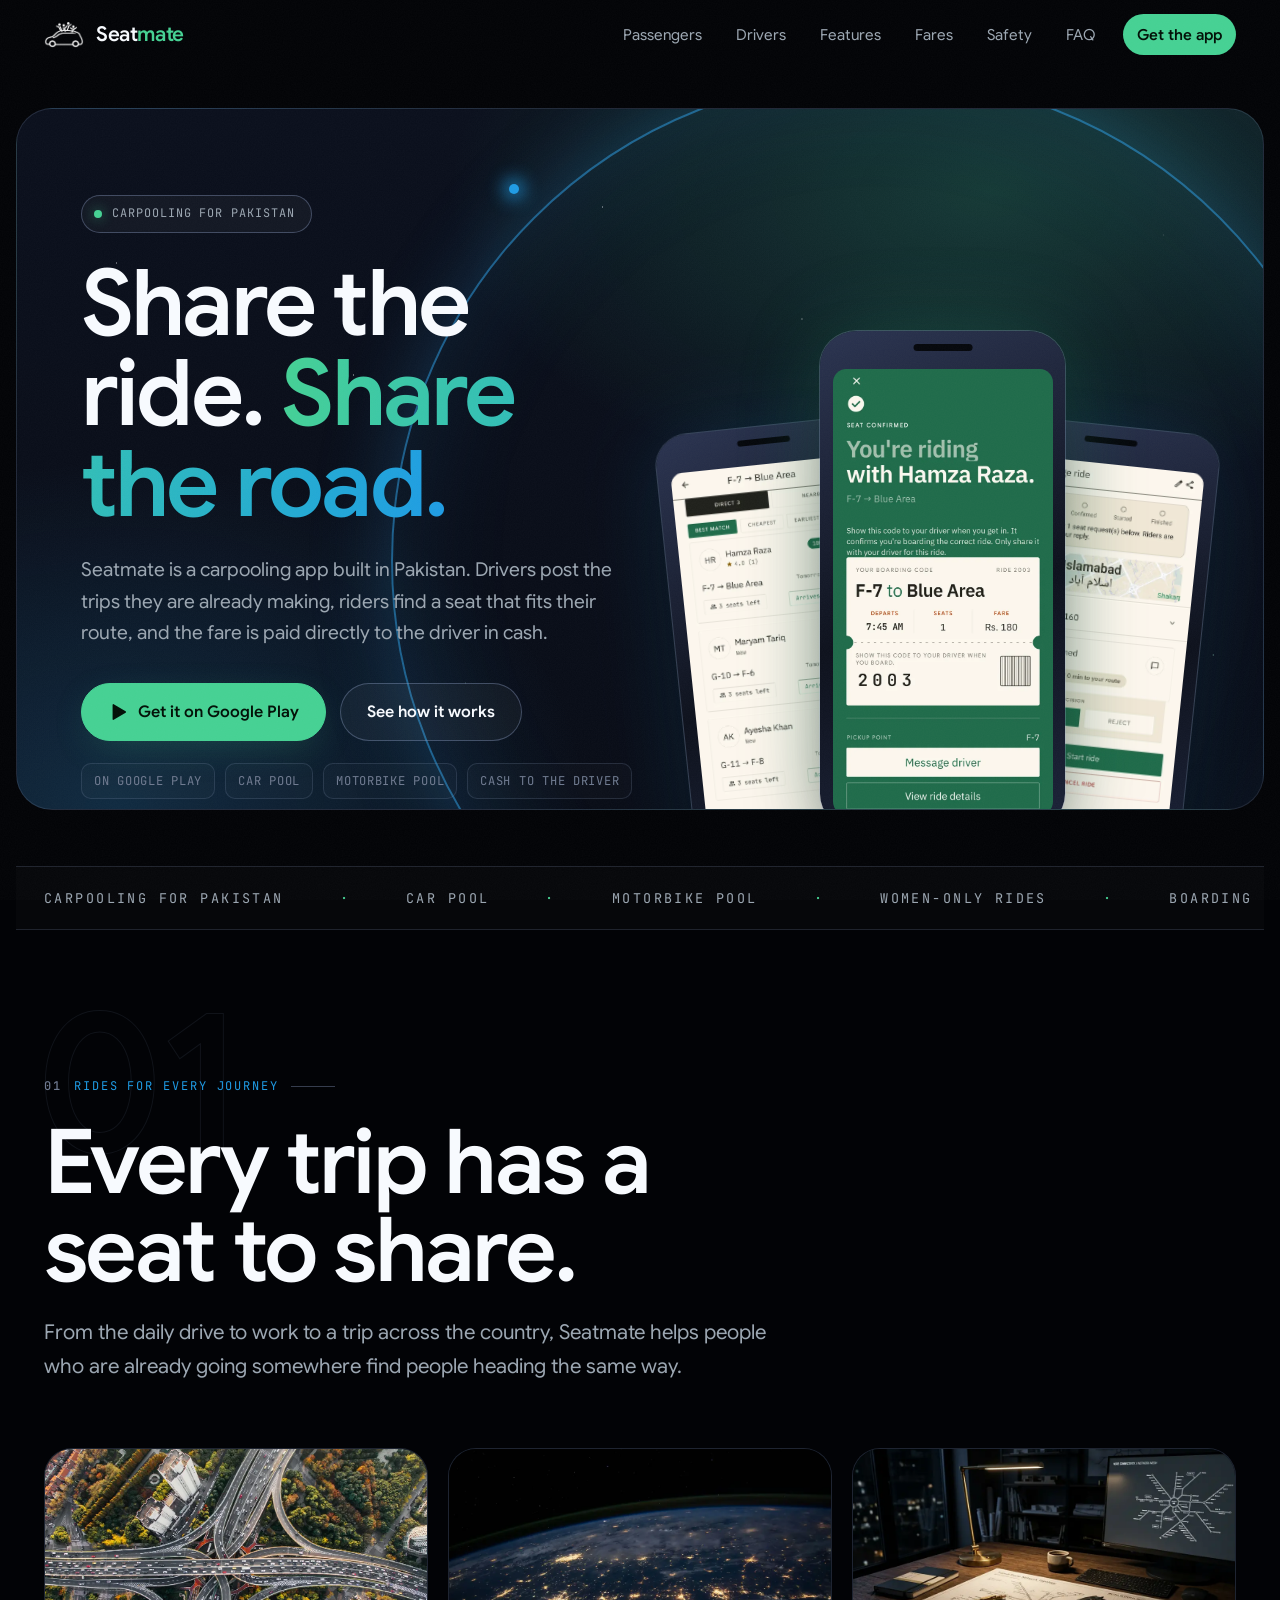
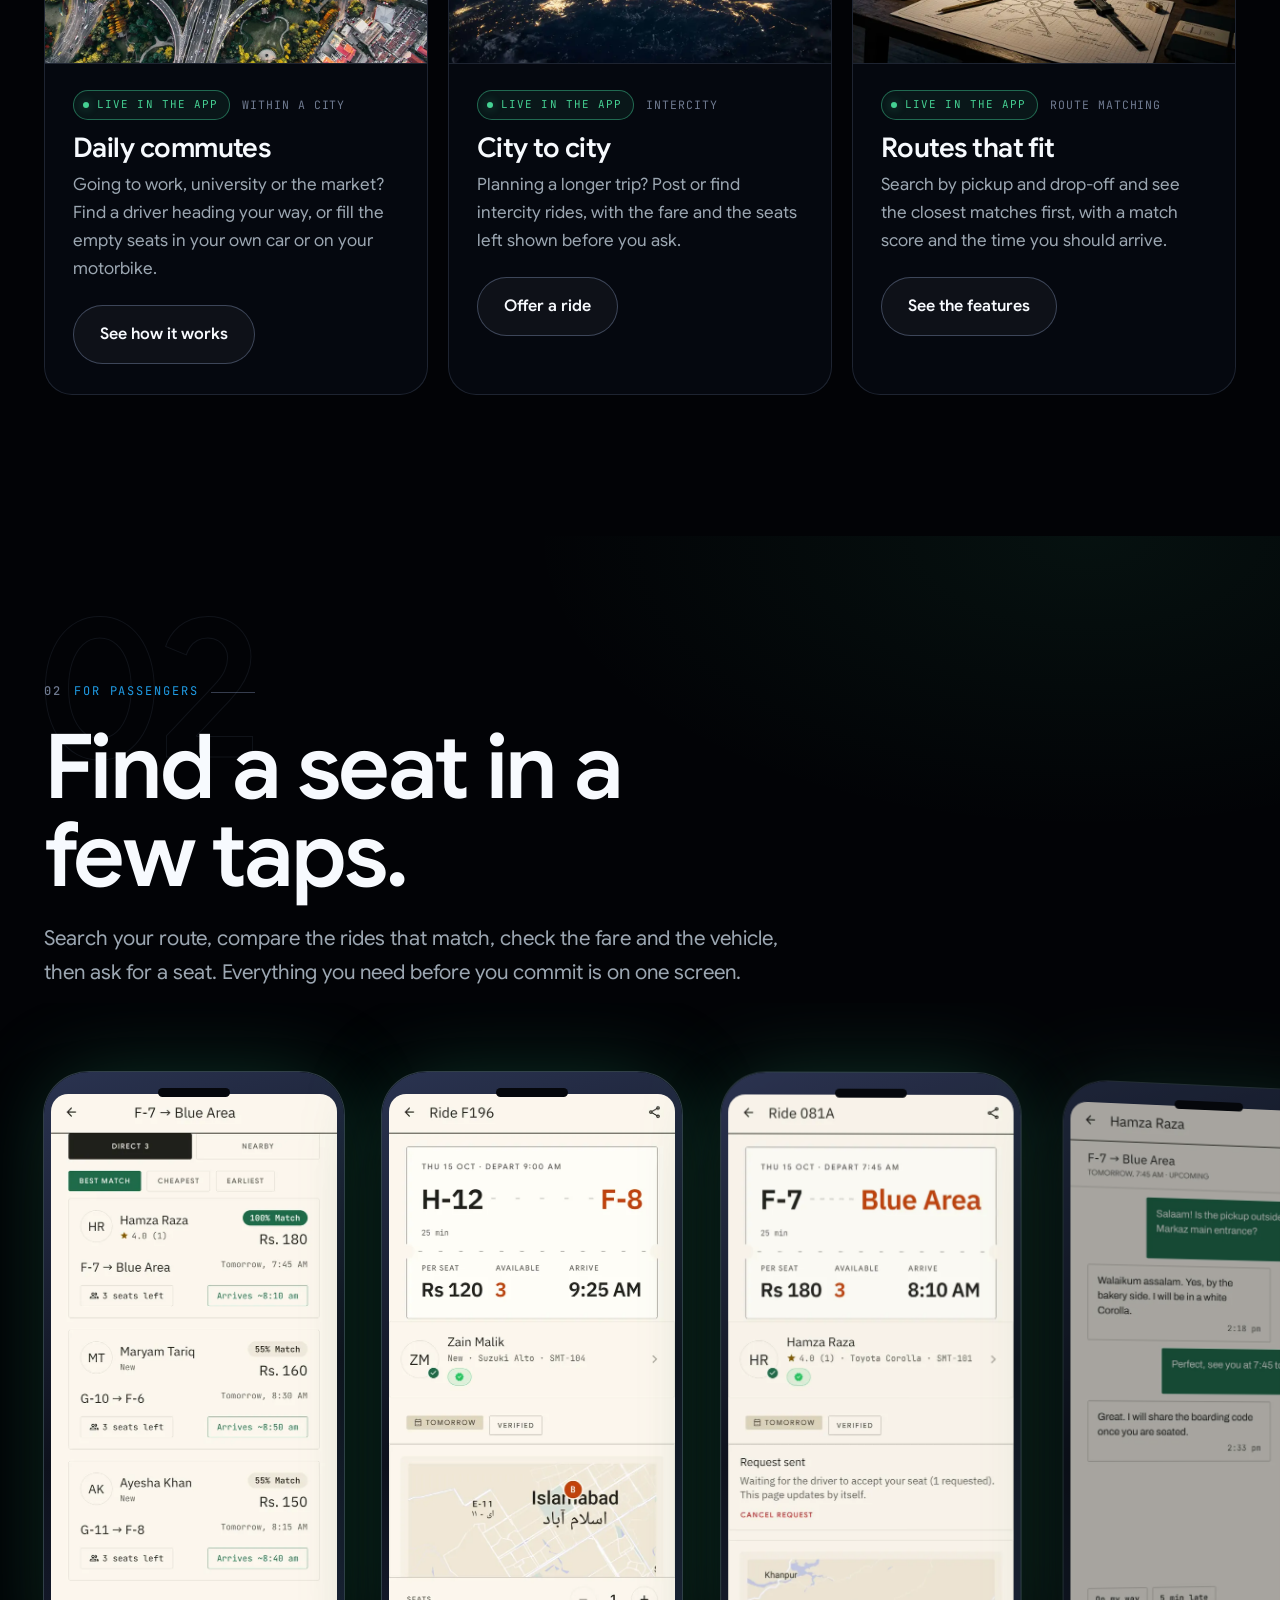
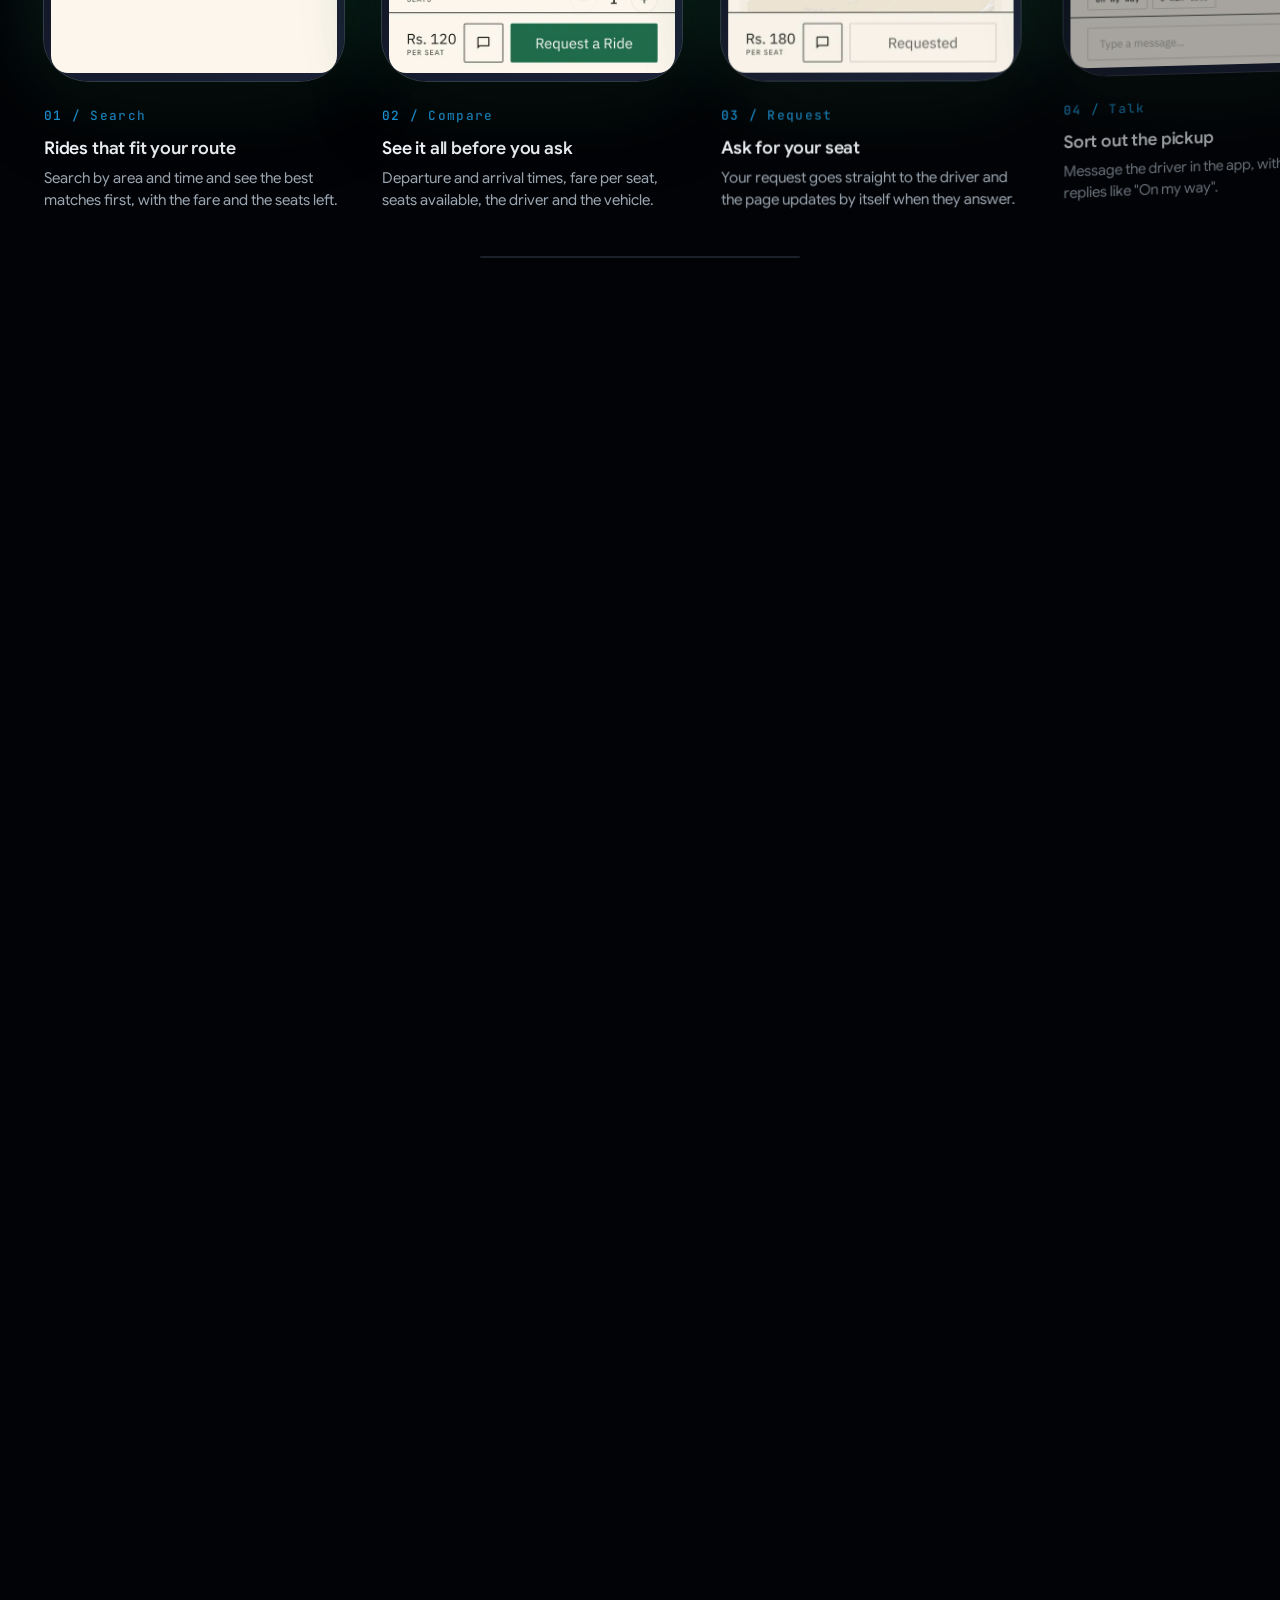
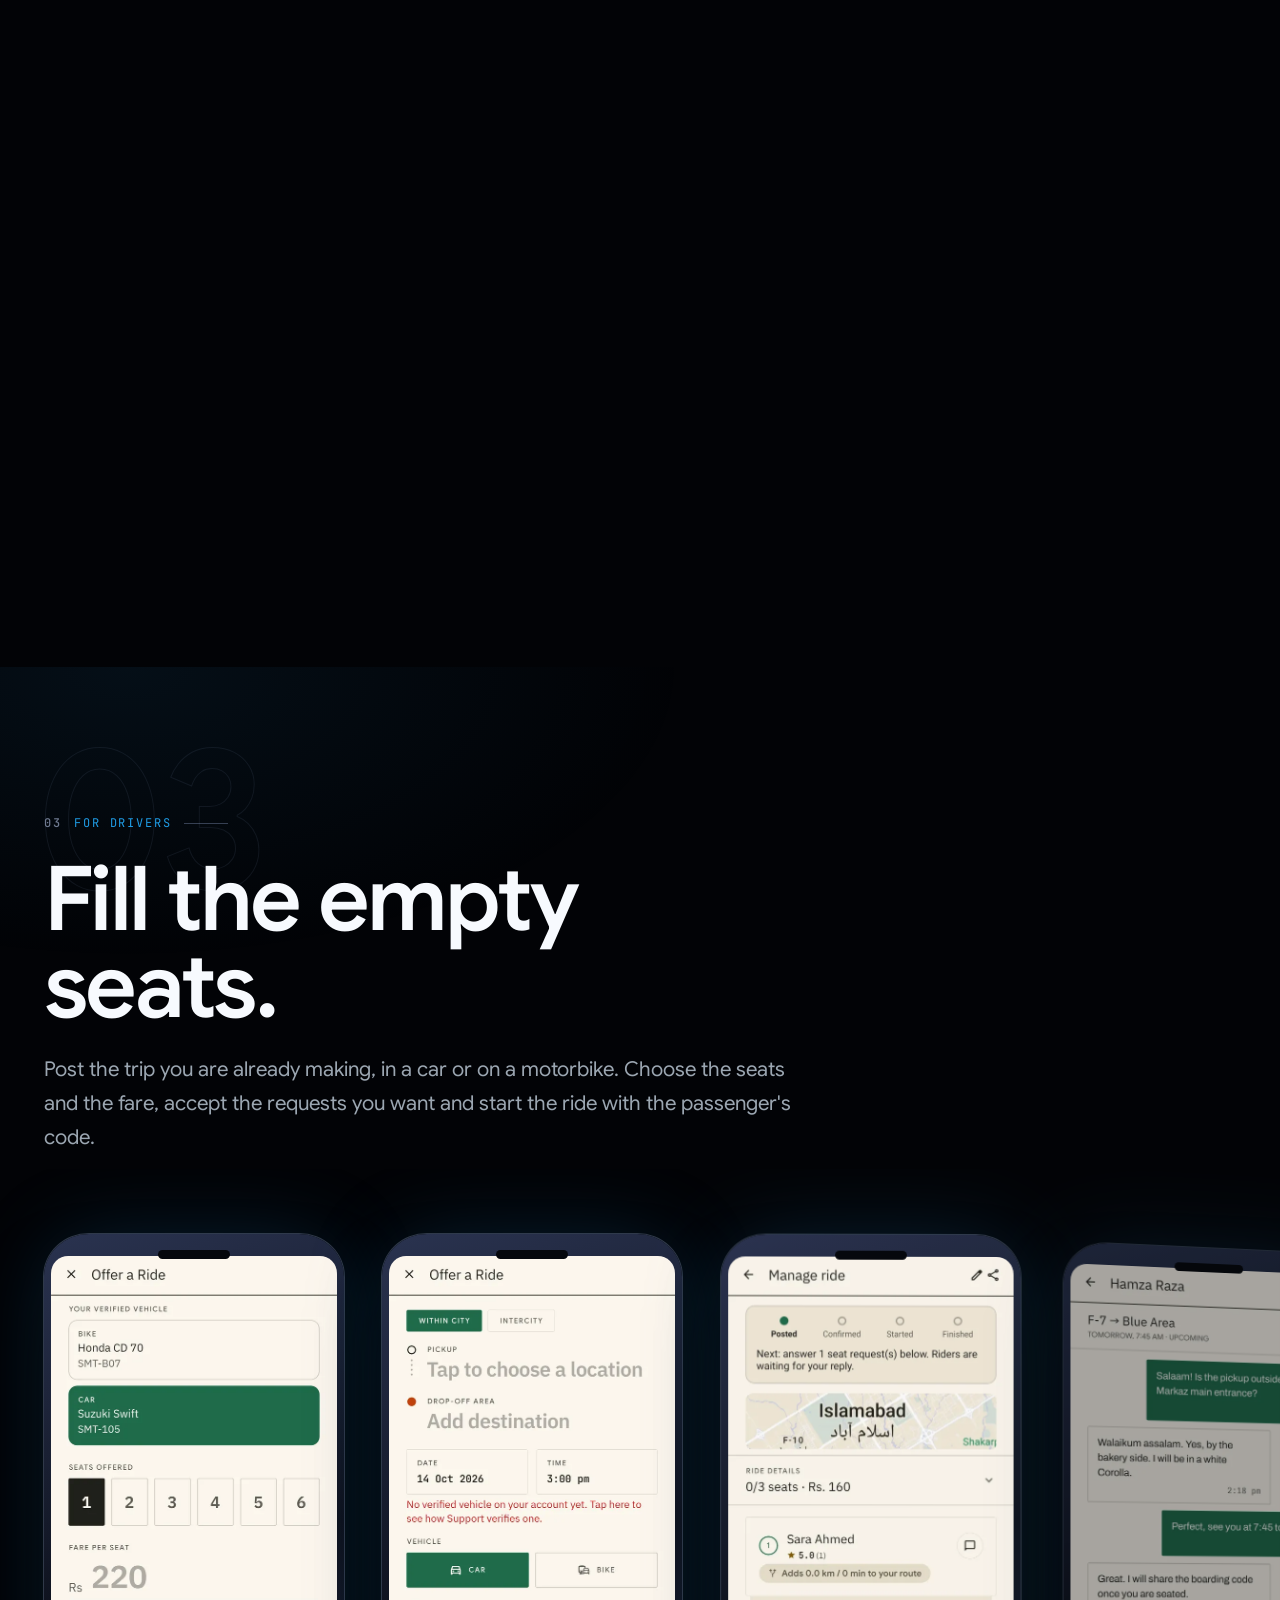
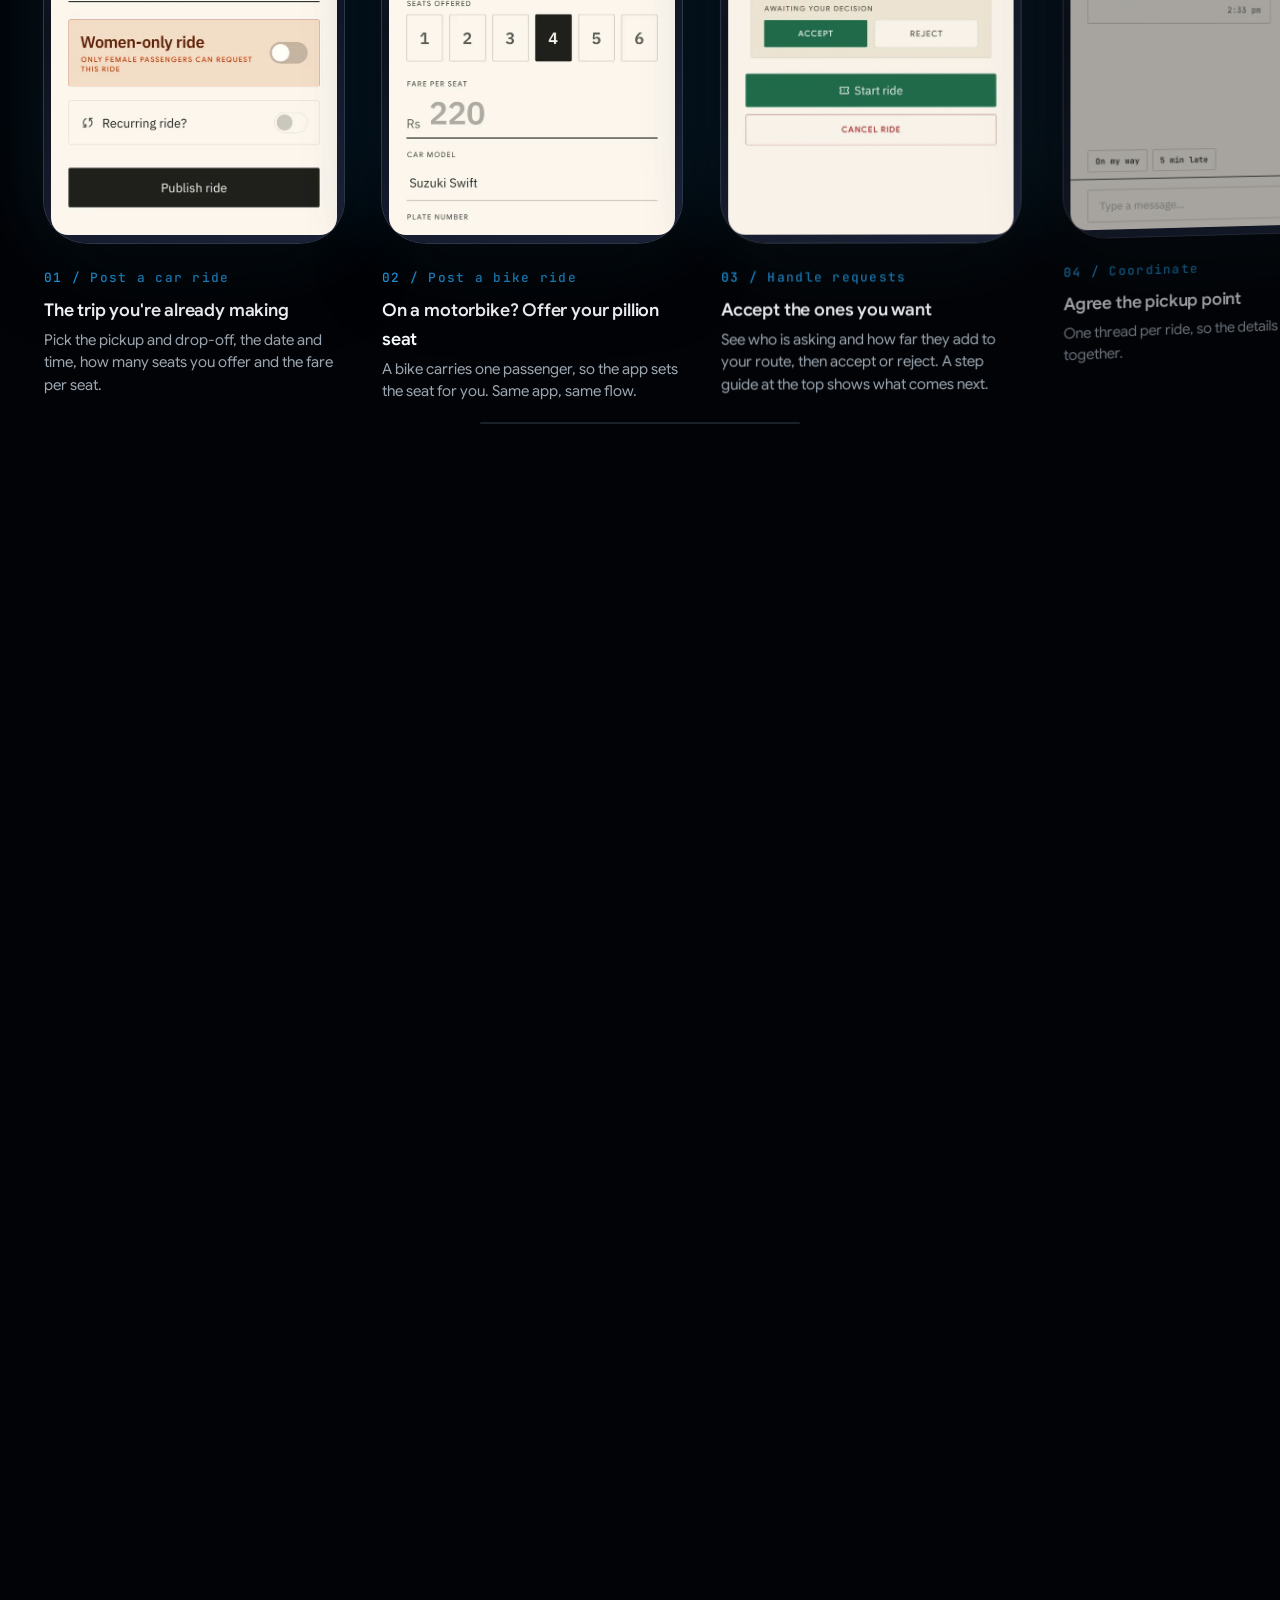
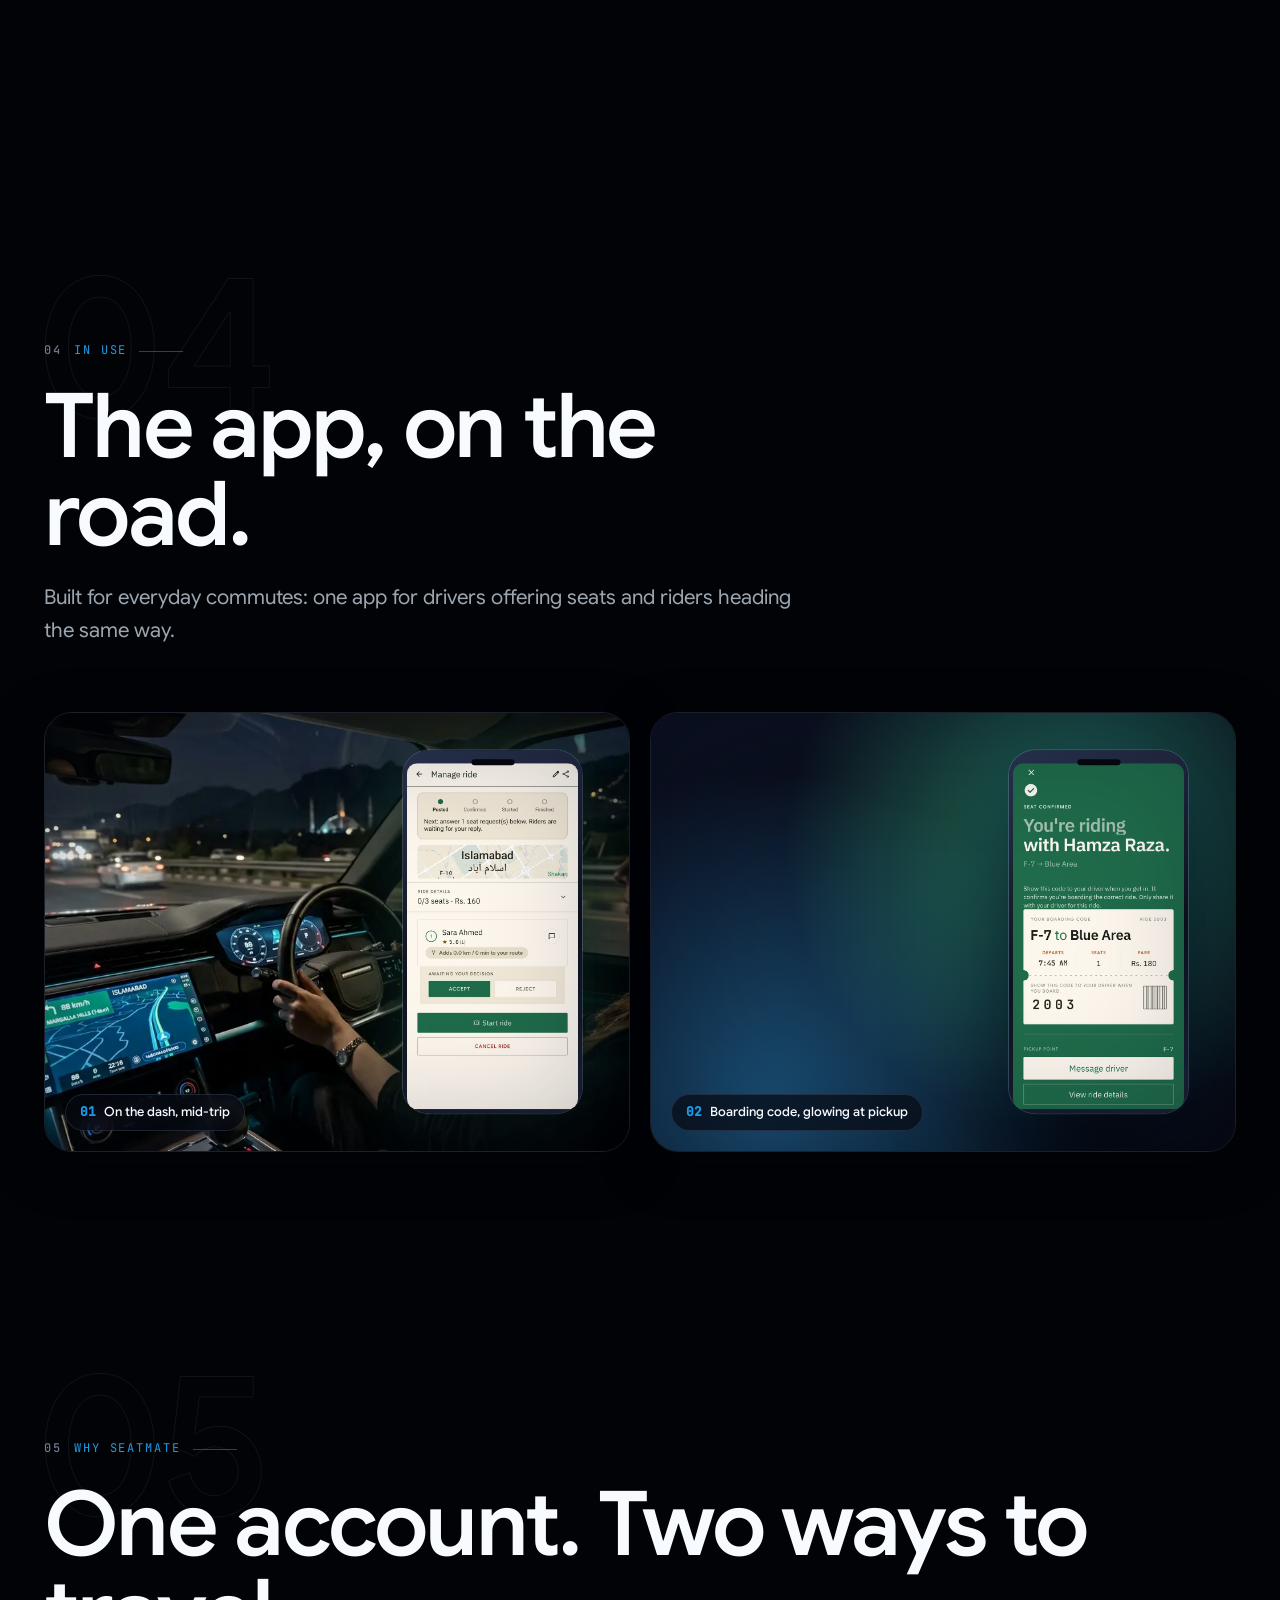
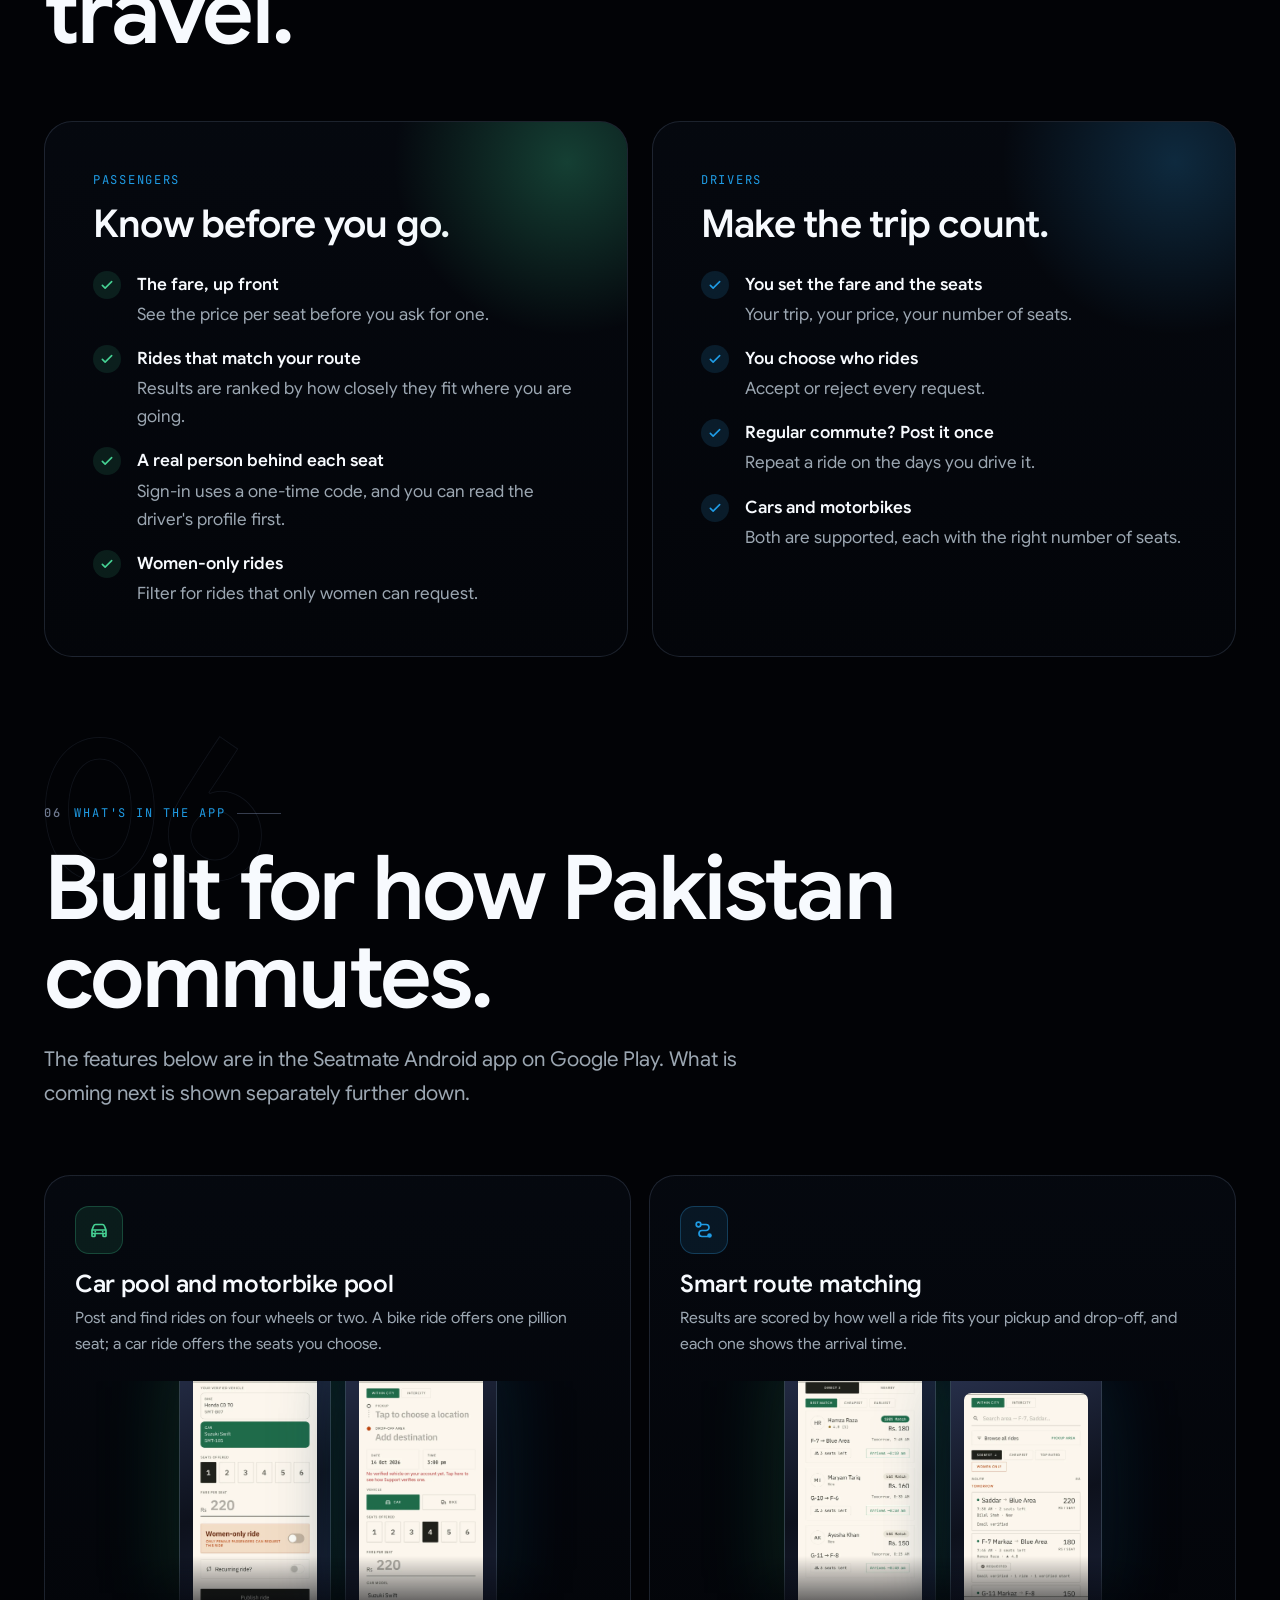
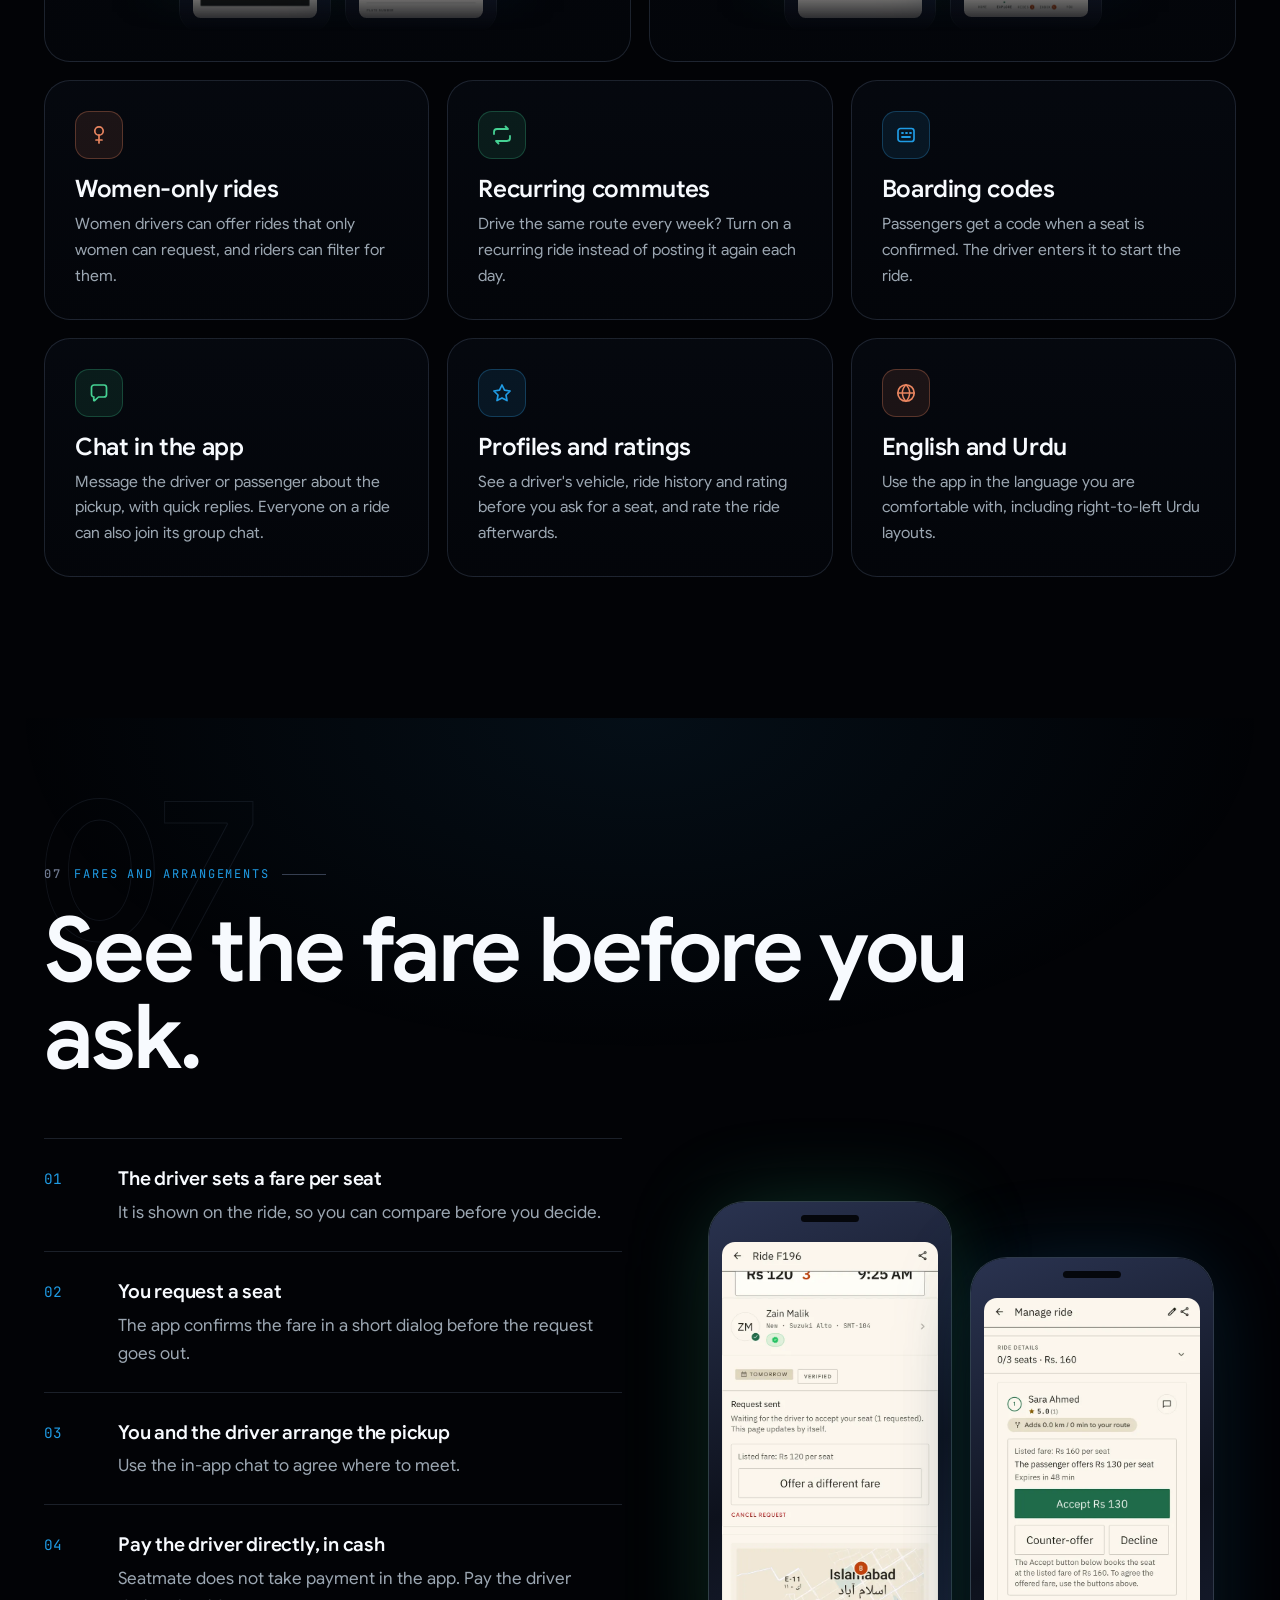
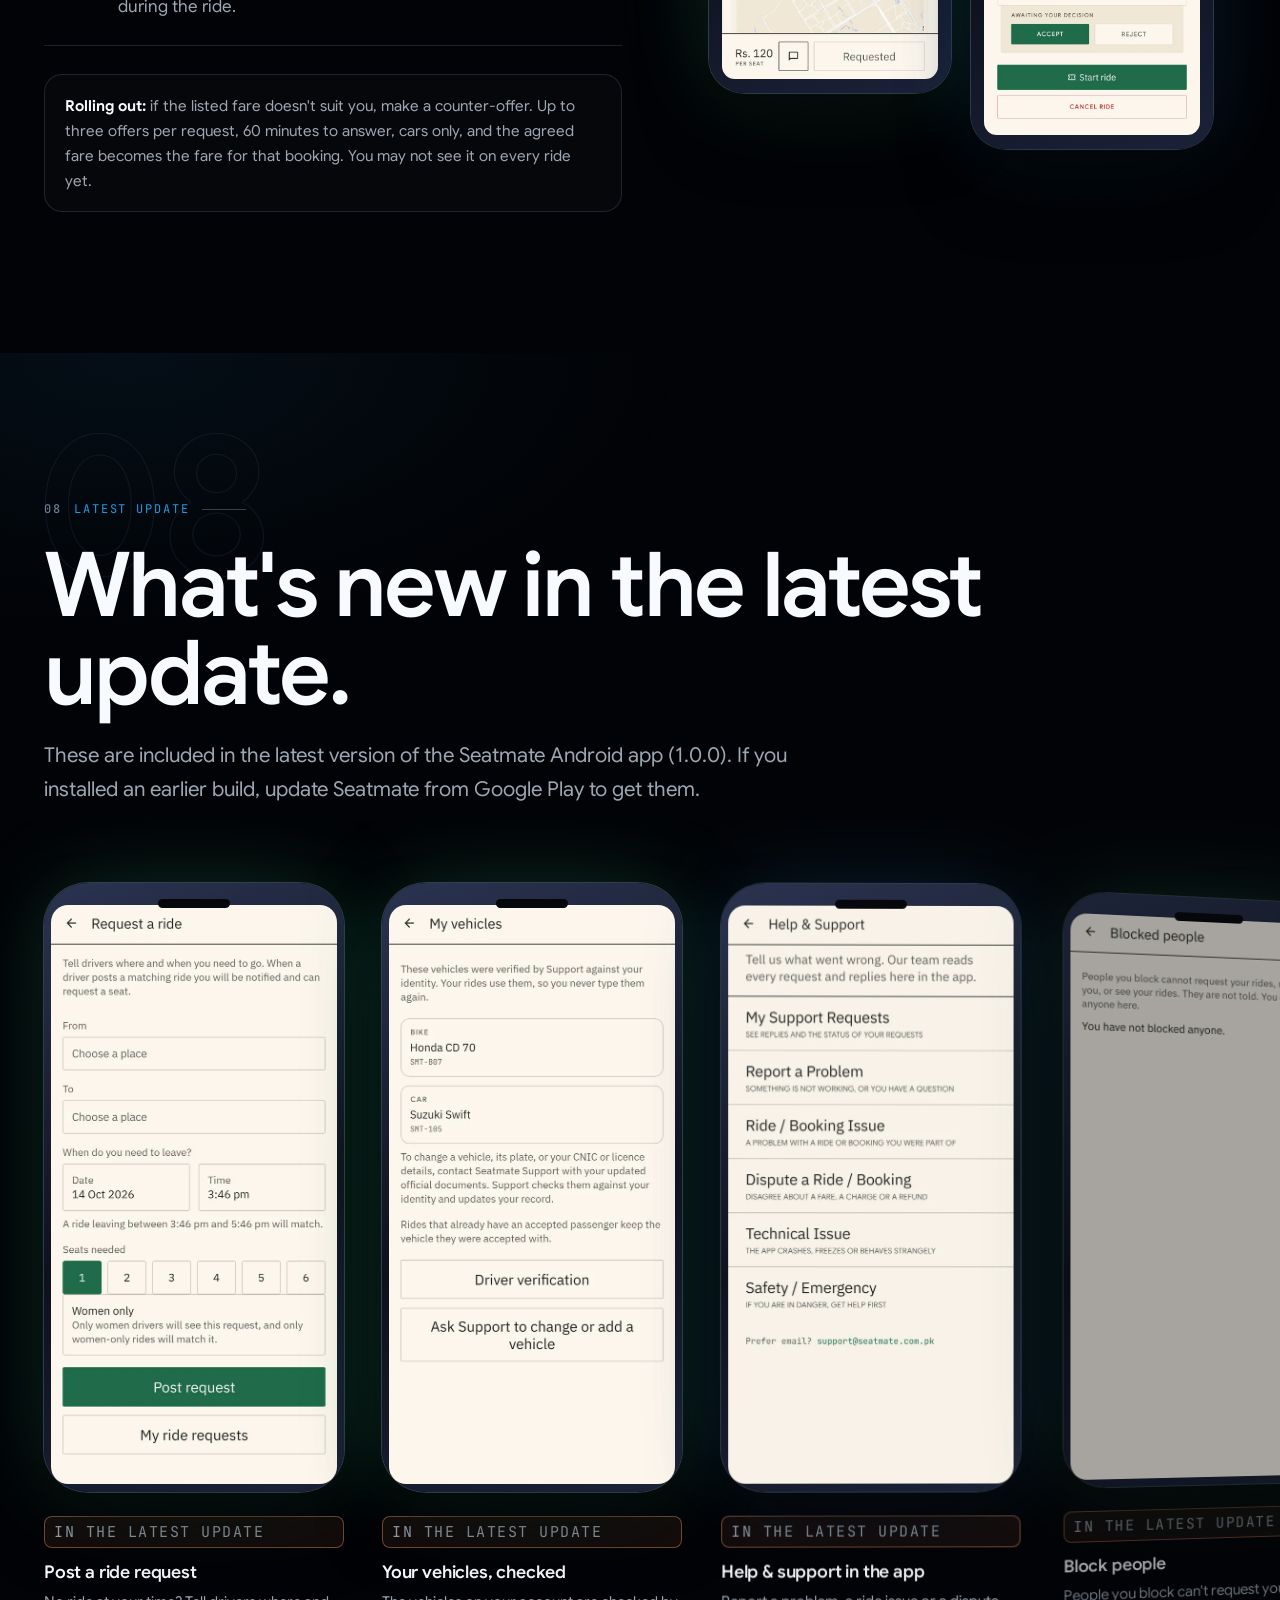
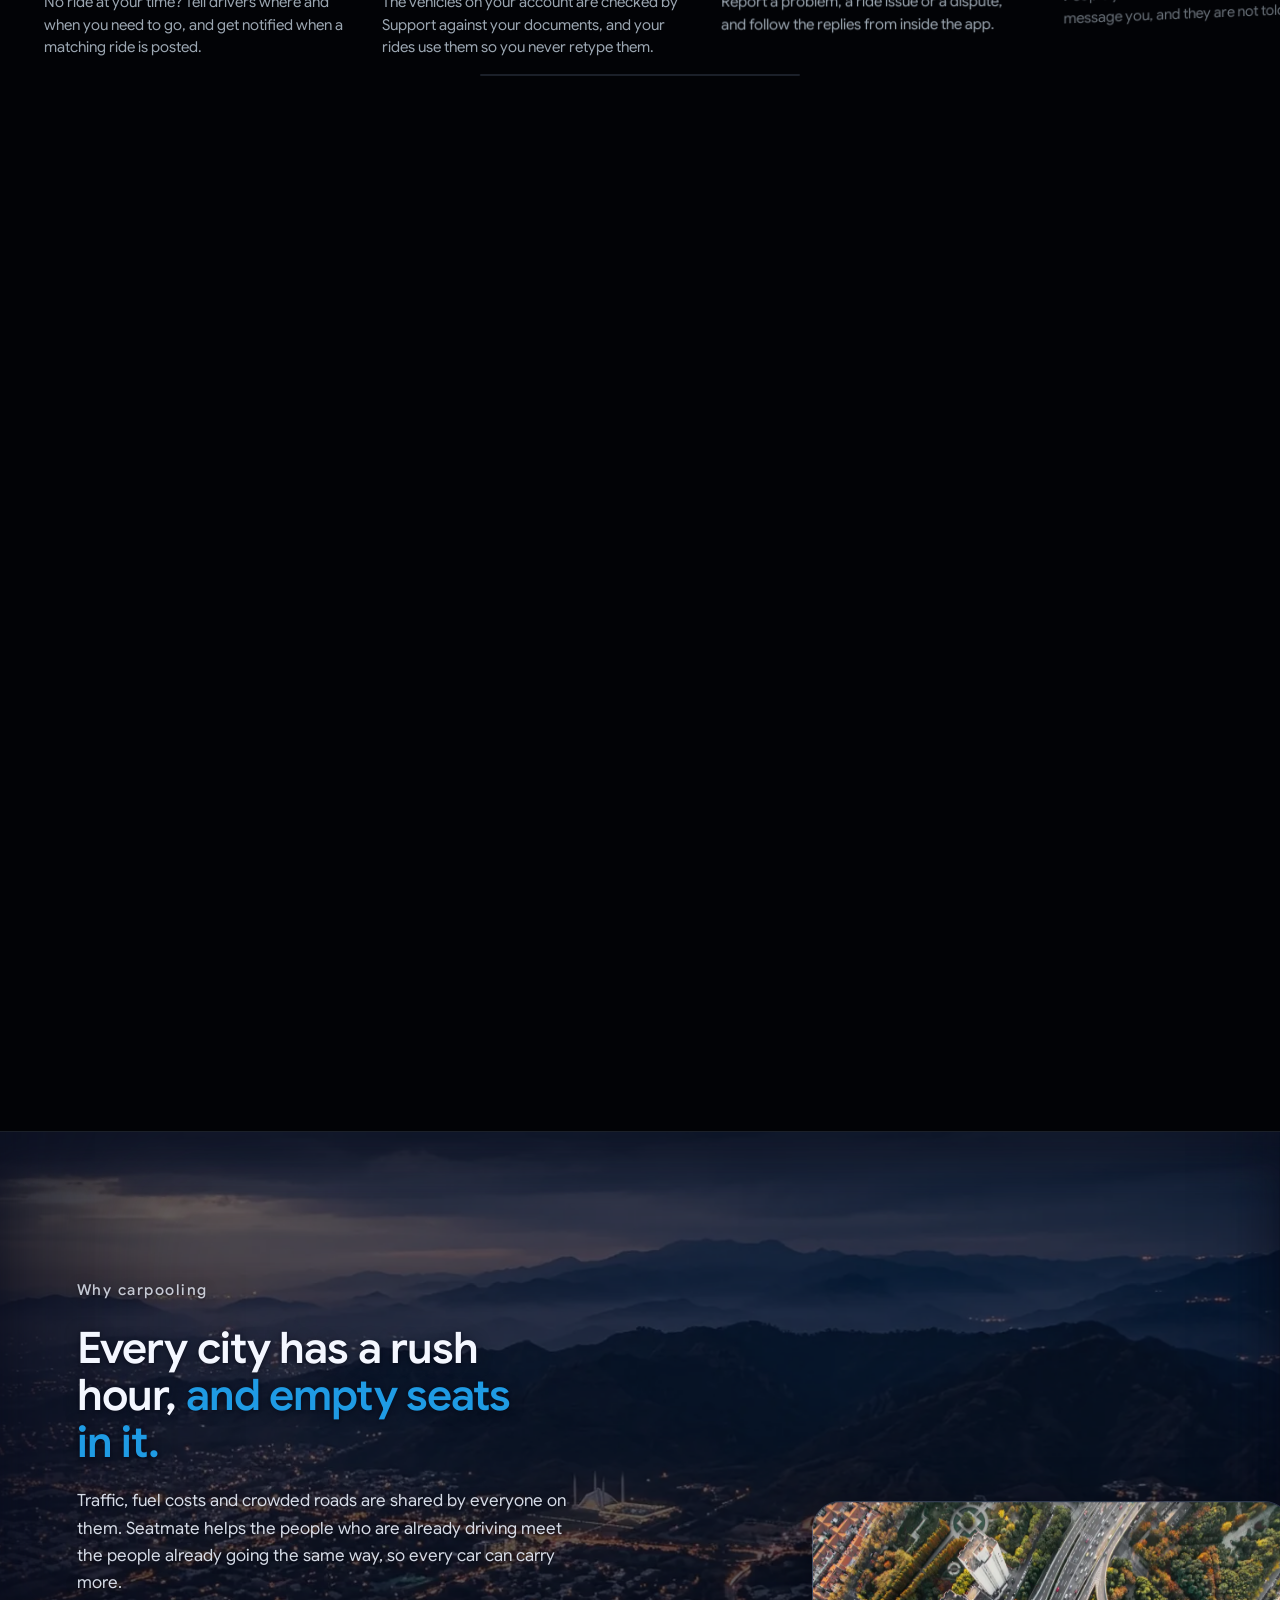
==== commit cdfabbf8: "site: Manage ride screenshot shows the vc17 step guide (Posted, Confirmed, Started, Finished); sampl" ====
--- a/index.html
+++ b/index.html
@@ -188,8 +188,8 @@
         <figcaption><b>01 / Post a car ride</b><strong>The trip you're already making</strong><span>Pick the pickup and drop-off, the date and time, how many seats you offer and the fare per seat.</span></figcaption></figure>
       <figure class="shot reveal" style="--d:.08s"><div class="phone glow-b"><div class="screen"><img loading="lazy" src="/img/post-bike.webp" width="600" height="1217" alt="Offer a Ride form for a motorbike: one pillion seat"></div></div>
         <figcaption><b>02 / Post a bike ride</b><strong>On a motorbike? Offer your pillion seat</strong><span>A bike carries one passenger, so the app sets the seat for you. Same app, same flow.</span></figcaption></figure>
-      <figure class="shot reveal" style="--d:.16s"><div class="phone glow-b"><div class="screen"><img loading="lazy" src="/img/manage.webp" width="600" height="1217" alt="Manage ride: a request waiting with Accept and Reject buttons, plus Start ride"></div></div>
-        <figcaption><b>03 / Handle requests</b><strong>Accept the ones you want</strong><span>See who is asking and how far they add to your route, then accept or reject.</span></figcaption></figure>
+      <figure class="shot reveal" style="--d:.16s"><div class="phone glow-b"><div class="screen"><img loading="lazy" src="/img/manage.webp" width="600" height="1217" alt="Manage ride: a Posted, Confirmed, Started, Finished step guide, a request waiting with Accept and Reject buttons, plus Start ride"></div></div>
+        <figcaption><b>03 / Handle requests</b><strong>Accept the ones you want</strong><span>See who is asking and how far they add to your route, then accept or reject. A step guide at the top shows what comes next.</span></figcaption></figure>
       <figure class="shot reveal" style="--d:.24s"><div class="phone glow-b"><div class="screen"><img loading="lazy" src="/img/chat.webp" width="600" height="1217" alt="Driver and passenger chat about the pickup point"></div></div>
         <figcaption><b>04 / Coordinate</b><strong>Agree the pickup point</strong><span>One thread per ride, so the details stay together.</span></figcaption></figure>
       <figure class="shot reveal" style="--d:.32s"><div class="phone glow-b"><div class="screen"><img loading="lazy" src="/img/profile.webp" width="600" height="1217" alt="Driver profile showing the vehicle, ride history and usual route"></div></div>
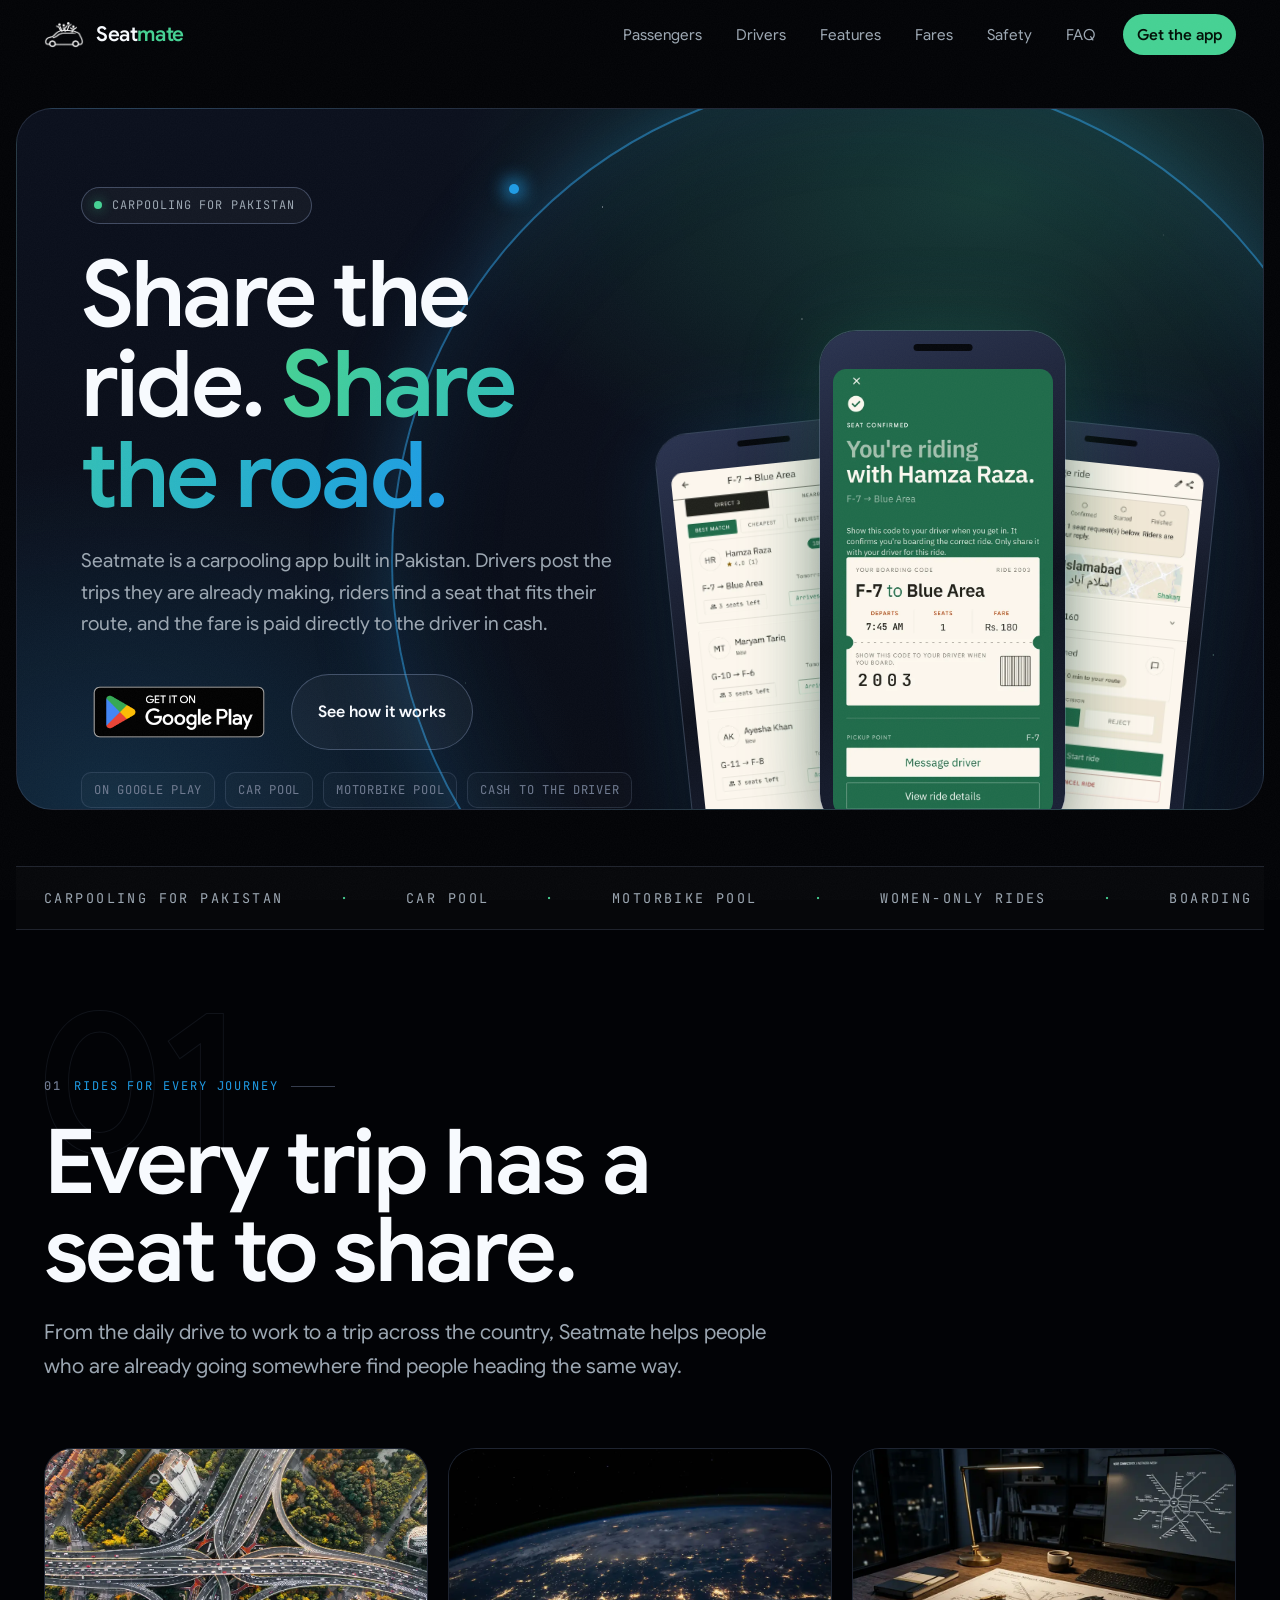
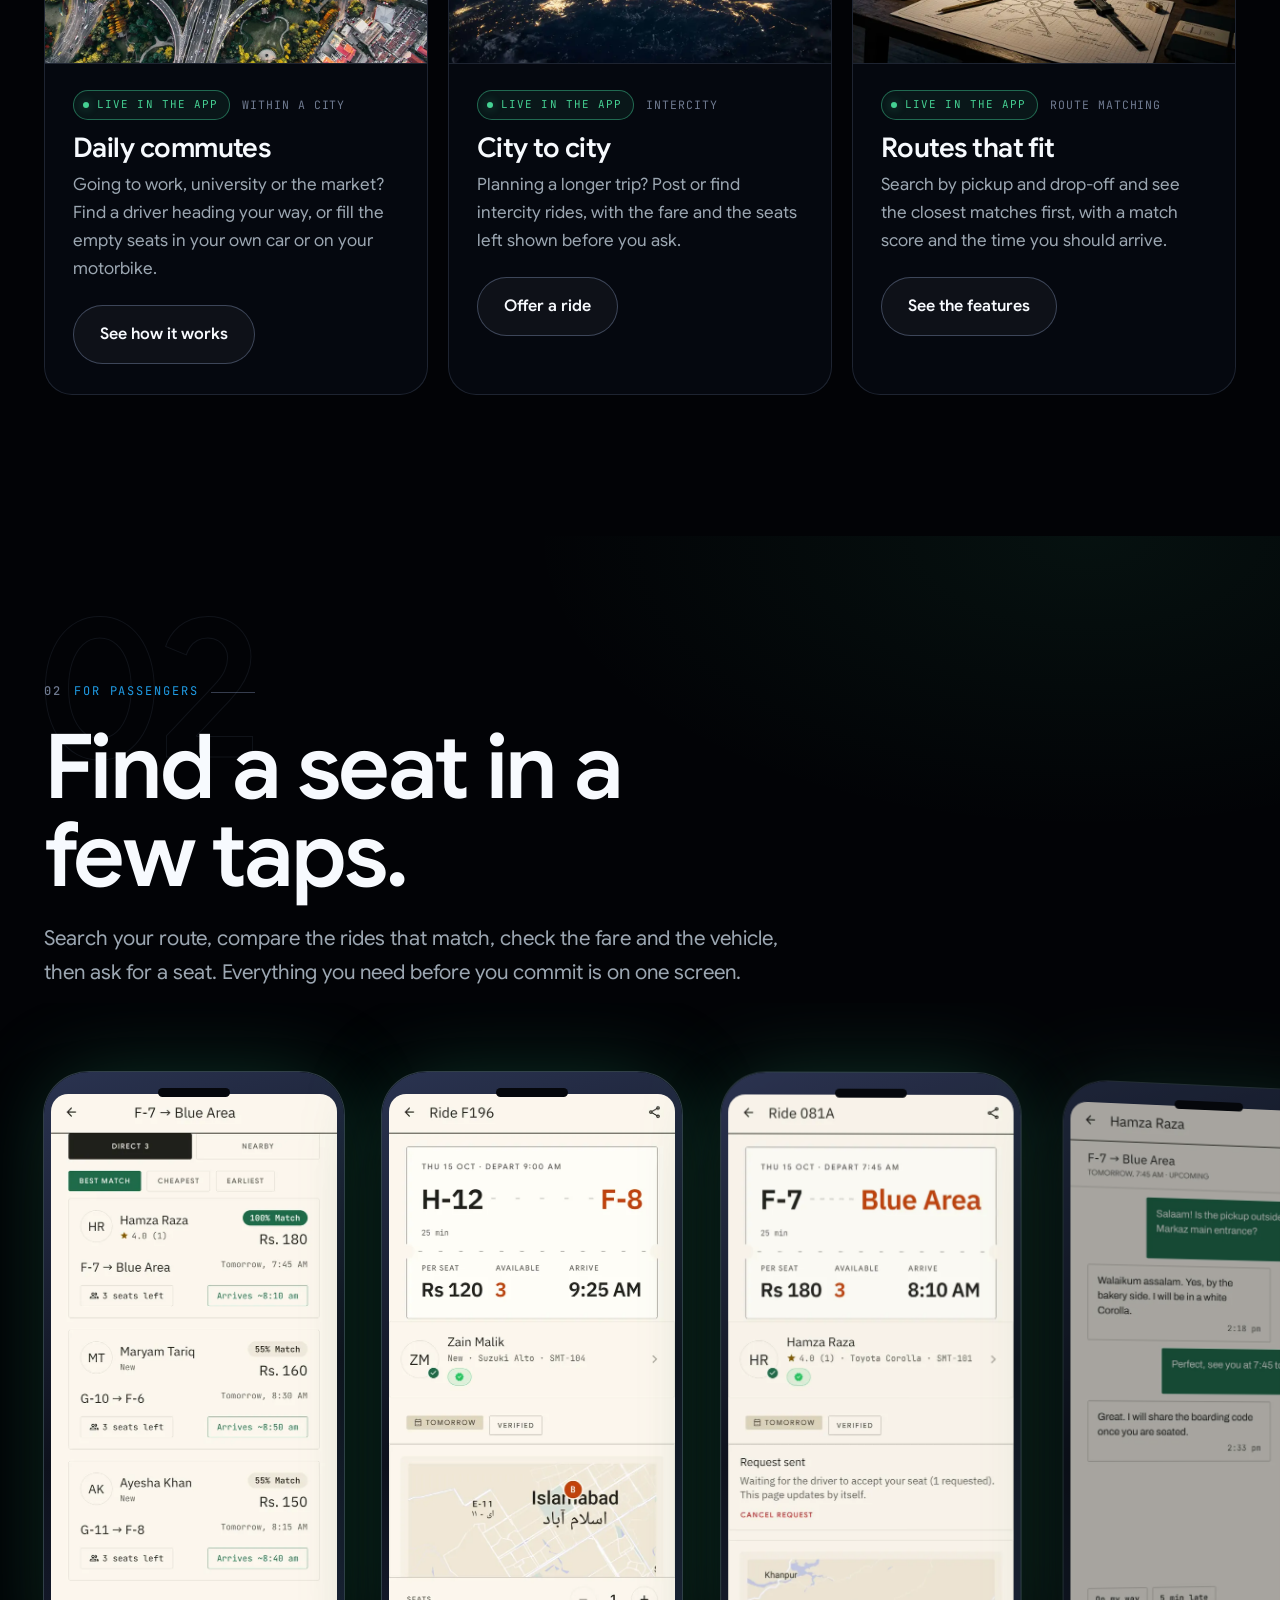
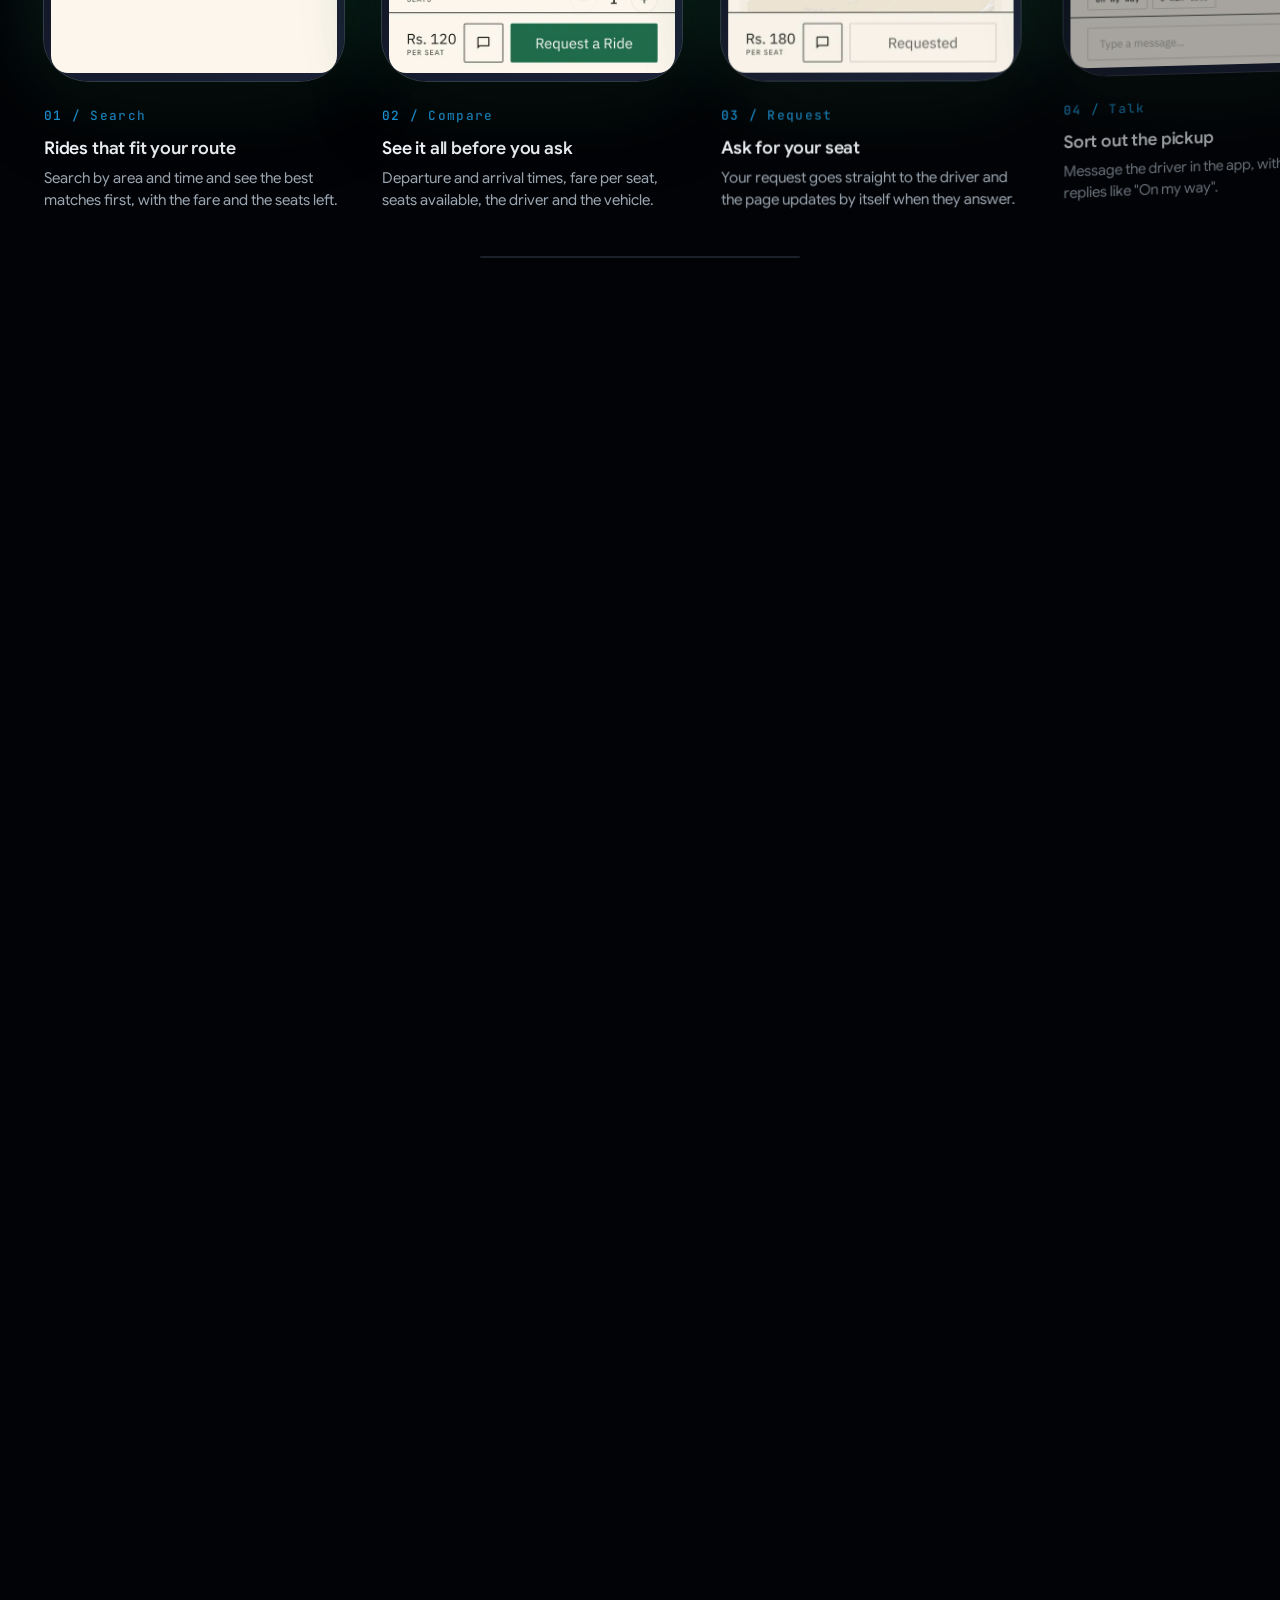
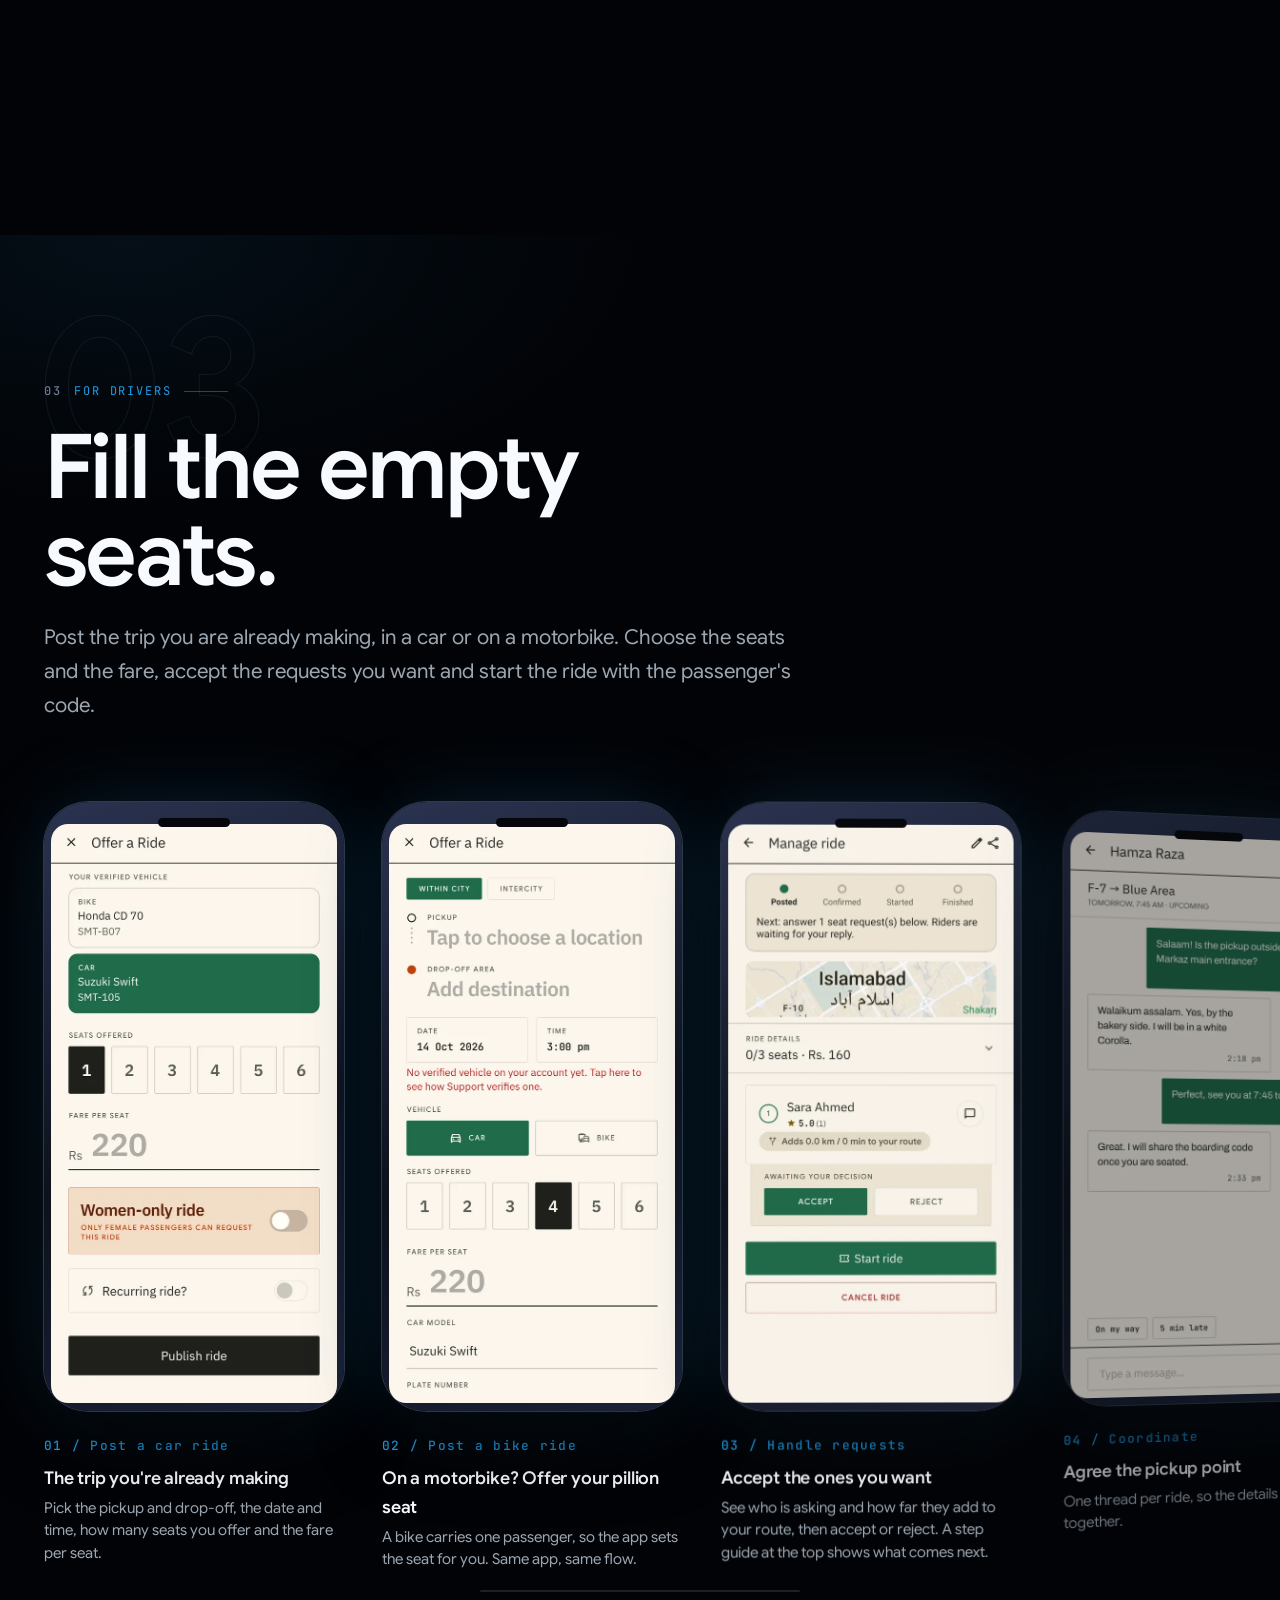
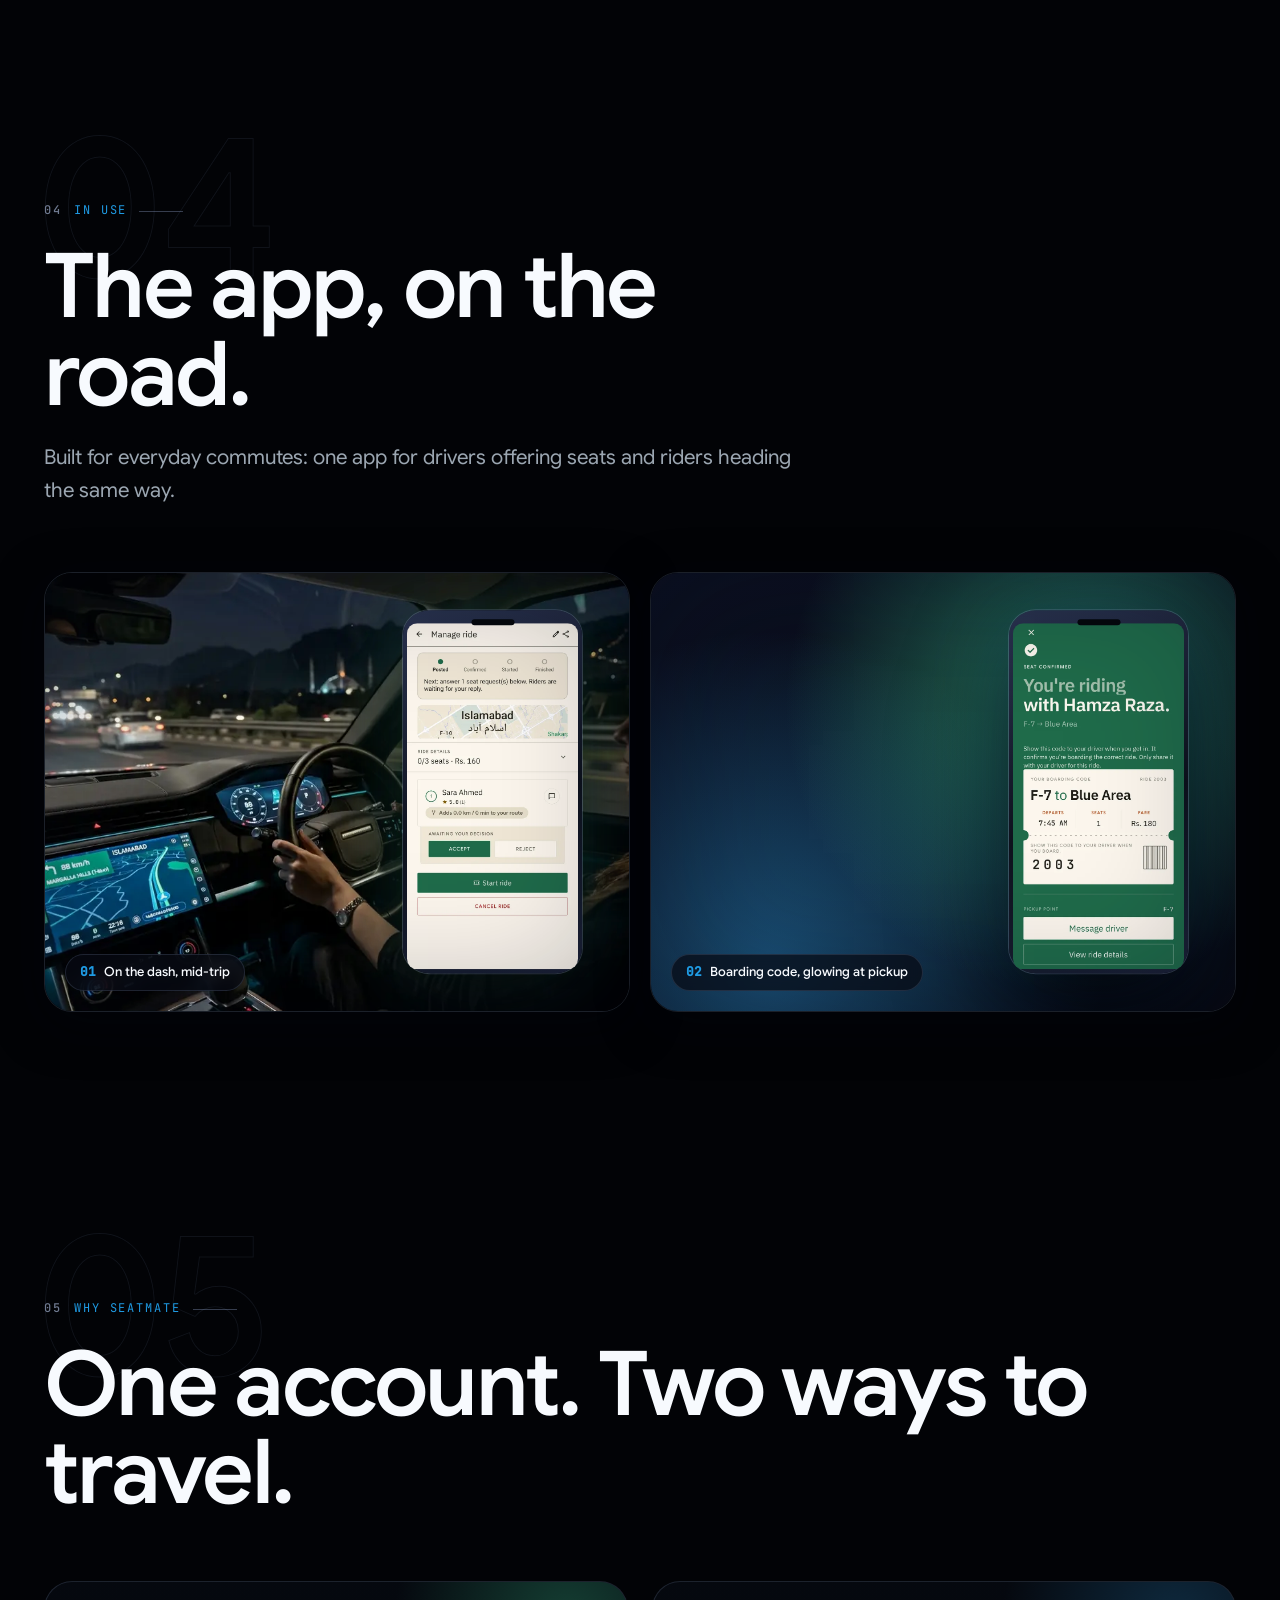
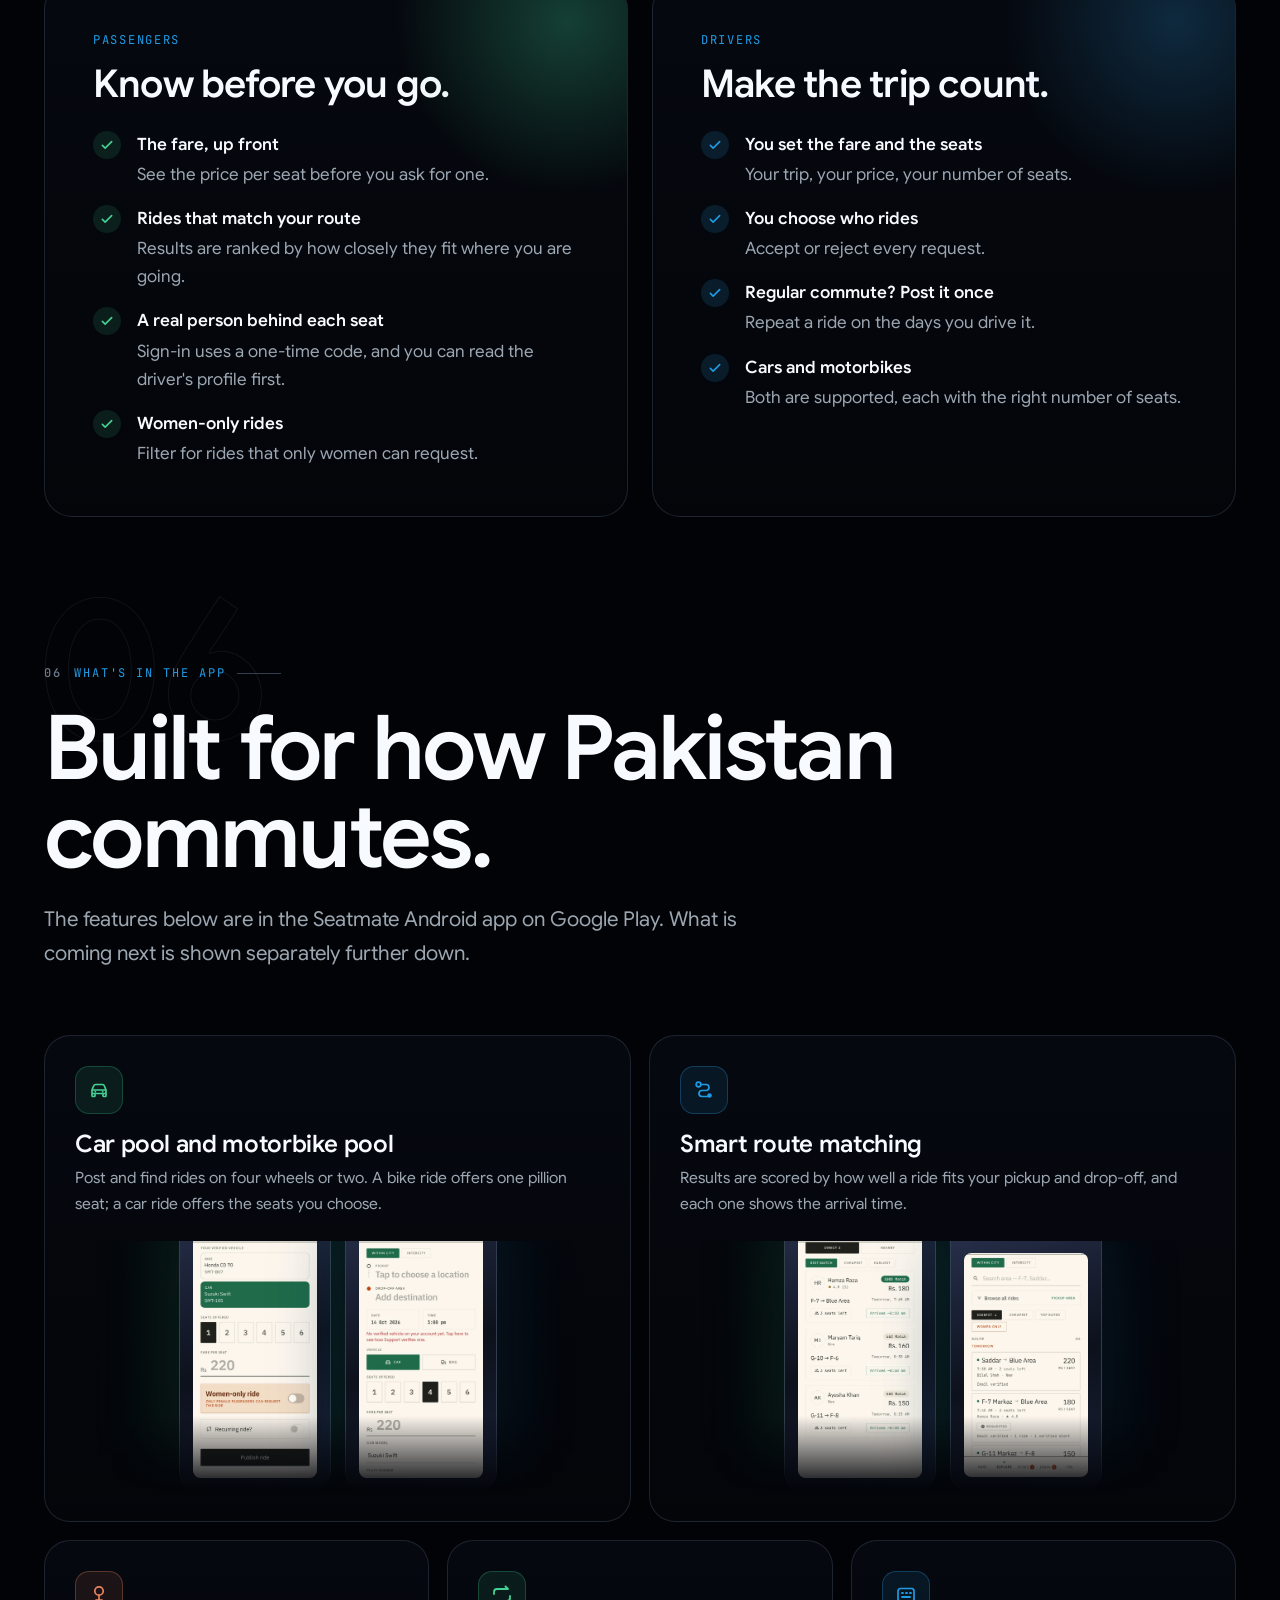
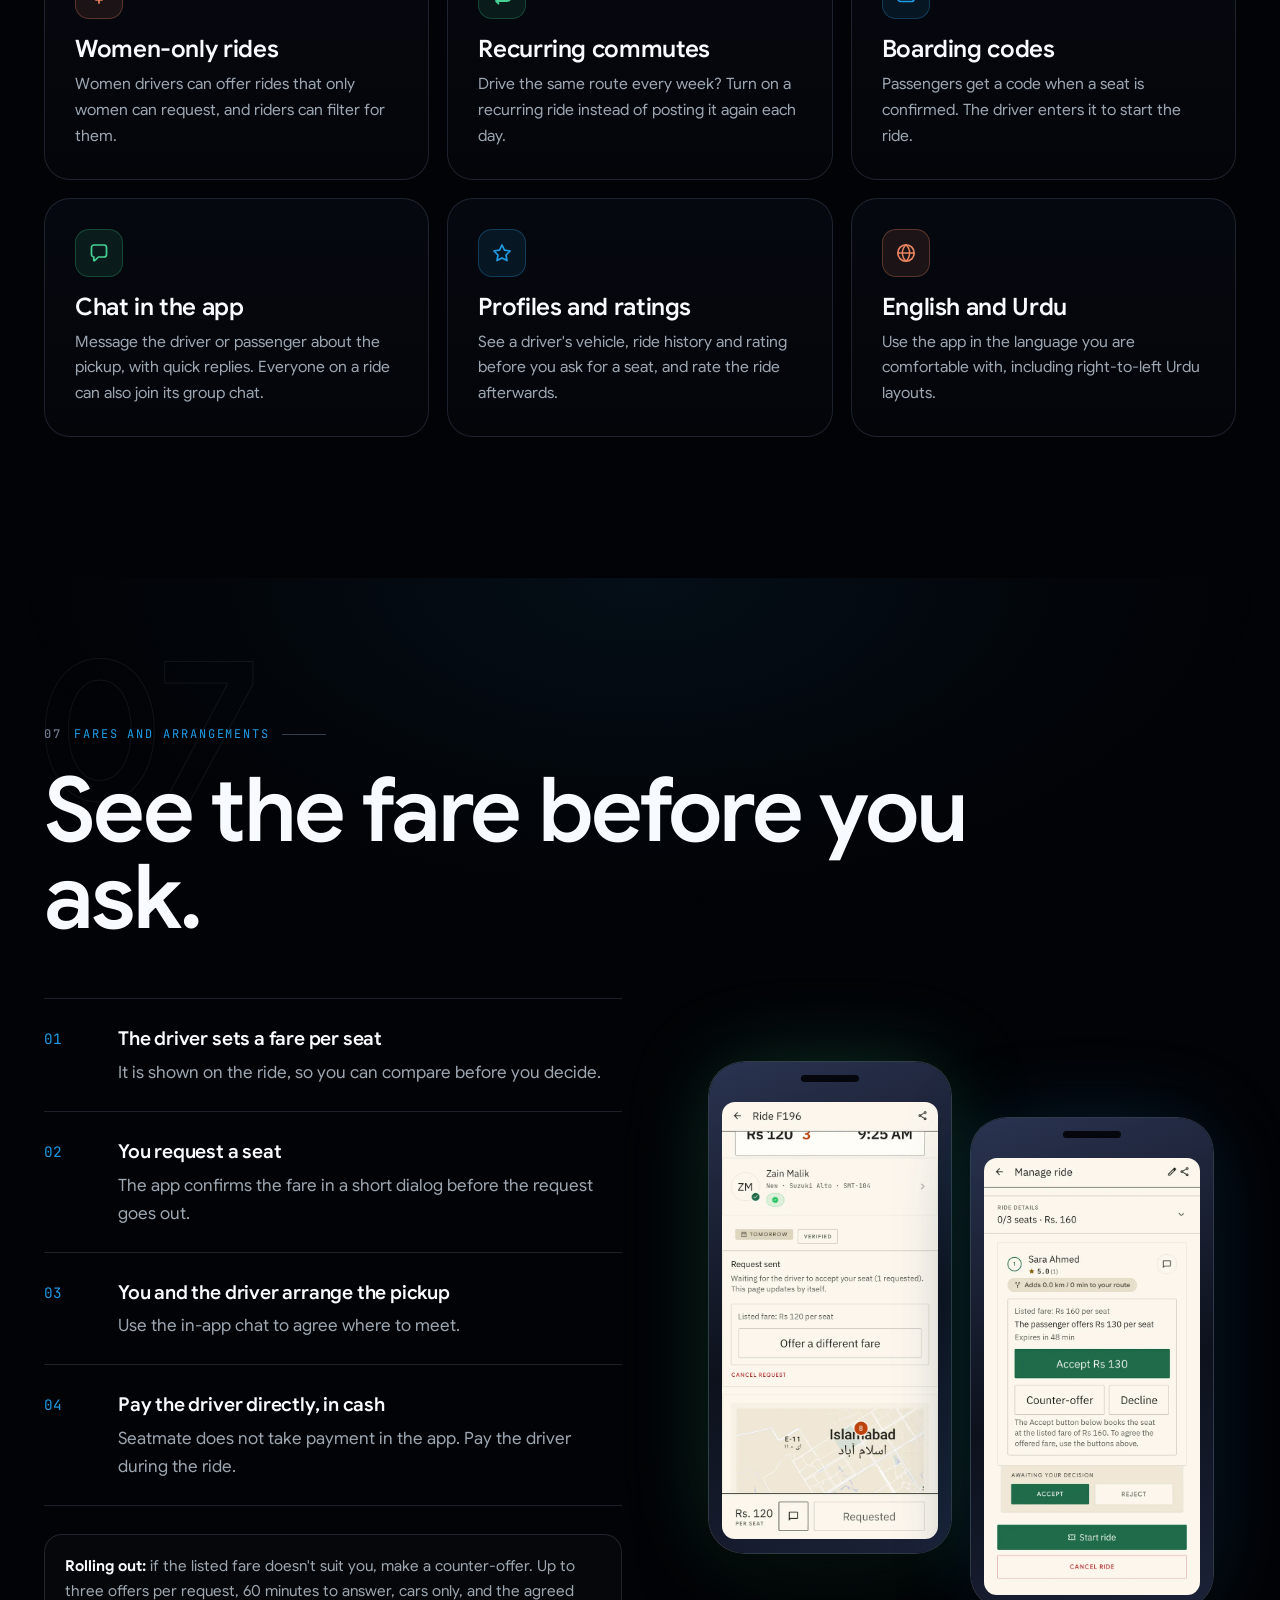
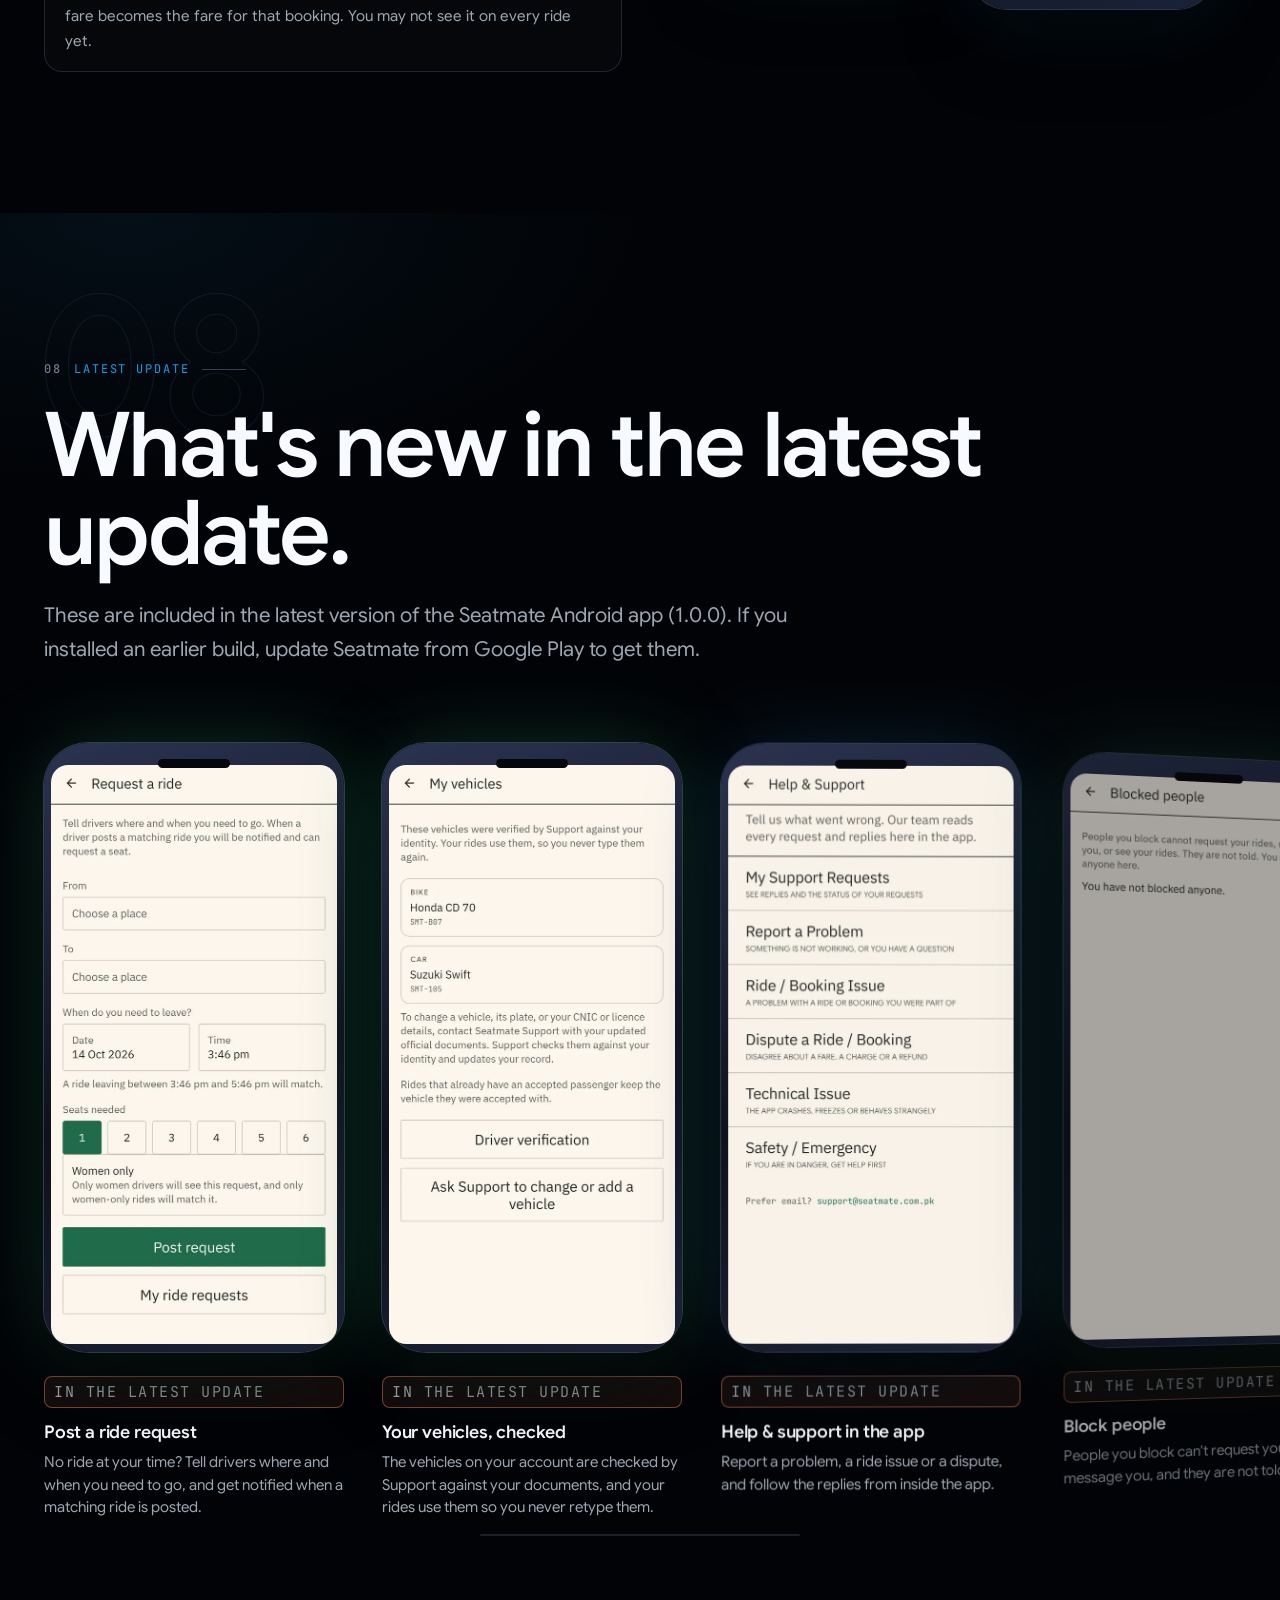
==== commit fa7e5fa5: "site: official Get it on Google Play badge in the hero, the Download section and the 404 page Co-Aut" ====
--- a/index.html
+++ b/index.html
@@ -12,7 +12,7 @@
 <link rel="icon" type="image/png" href="/icon-192.png">
 <link rel="apple-touch-icon" href="/icon-192.png">
 <link rel="preload" href="/fonts/GoogleSans-var.woff2" as="font" type="font/woff2" crossorigin>
-<link rel="stylesheet" href="/site.css?v=20261014e">
+<link rel="stylesheet" href="/site.css?v=20261102a">
 <meta property="og:type" content="website">
 <meta property="og:site_name" content="Seatmate">
 <meta property="og:url" content="https://seatmate.com.pk/">
@@ -88,9 +88,7 @@
           <h1 id="hero-title">Share the ride. <em>Share the road.</em></h1>
           <p class="sub">Seatmate is a carpooling app built in Pakistan. Drivers post the trips they are already making, riders find a seat that fits their route, and the fare is paid directly to the driver in cash.</p>
           <div class="cta-row">
-            <a class="btn" id="download-link" href="https://play.google.com/store/apps/details?id=pk.seatmate.app" rel="noopener">
-              <svg aria-hidden="true"><use href="#i-play"/></svg><span class="dl-label">Get it on Google Play</span>
-            </a>
+            <a class="play-badge" href="https://play.google.com/store/apps/details?id=pk.seatmate.app" rel="noopener" id="download-link"><img src="/img/google-play-badge.png" width="646" height="250" alt="Get it on Google Play"></a>
             <a class="btn secondary" href="#passengers">See how it works</a>
           </div>
           <ul class="hero-tags" aria-label="Highlights">
@@ -395,7 +393,7 @@
         <div class="label"><b>11</b> Download</div>
         <h2 id="dl-title">Get Seatmate on Google Play.</h2>
         <p class="lead-2">Free to install. Find a seat or offer one, and pay the driver directly in cash.</p>
-        <a class="btn js-dl" href="https://play.google.com/store/apps/details?id=pk.seatmate.app" rel="noopener"><svg aria-hidden="true"><use href="#i-play"/></svg><span class="dl-label">Get it on Google Play</span></a>
+        <a class="play-badge js-dl" href="https://play.google.com/store/apps/details?id=pk.seatmate.app" rel="noopener"><img src="/img/google-play-badge.png" width="646" height="250" alt="Get it on Google Play"></a>
         <p class="dl-meta">Android only &middot; Installs from Google Play</p>
         <p class="note-box" style="max-width:56ch">Seatmate is free to use. No service fee, subscription or in-app payment is active, and nothing is for sale in the app today. Fares are paid directly to the driver in cash. Any future change will be set out in our <a href="terms-of-service.html">Terms of Service</a>.</p>
       </div>
--- a/site.css
+++ b/site.css
@@ -409,3 +409,8 @@
   .reveal { opacity: 1; transform: none; transition: none; }
   .stars, .marquee-track, .hero-phones .phone { animation: none; }
 }
+
+/* Official Google Play badge: shown unaltered, linked to the store listing */
+.play-badge { display: inline-block; line-height: 0; }
+.play-badge img { display: block; height: 76px; width: auto; }
+@media (max-width: 600px) { .play-badge img { height: 64px; } }
